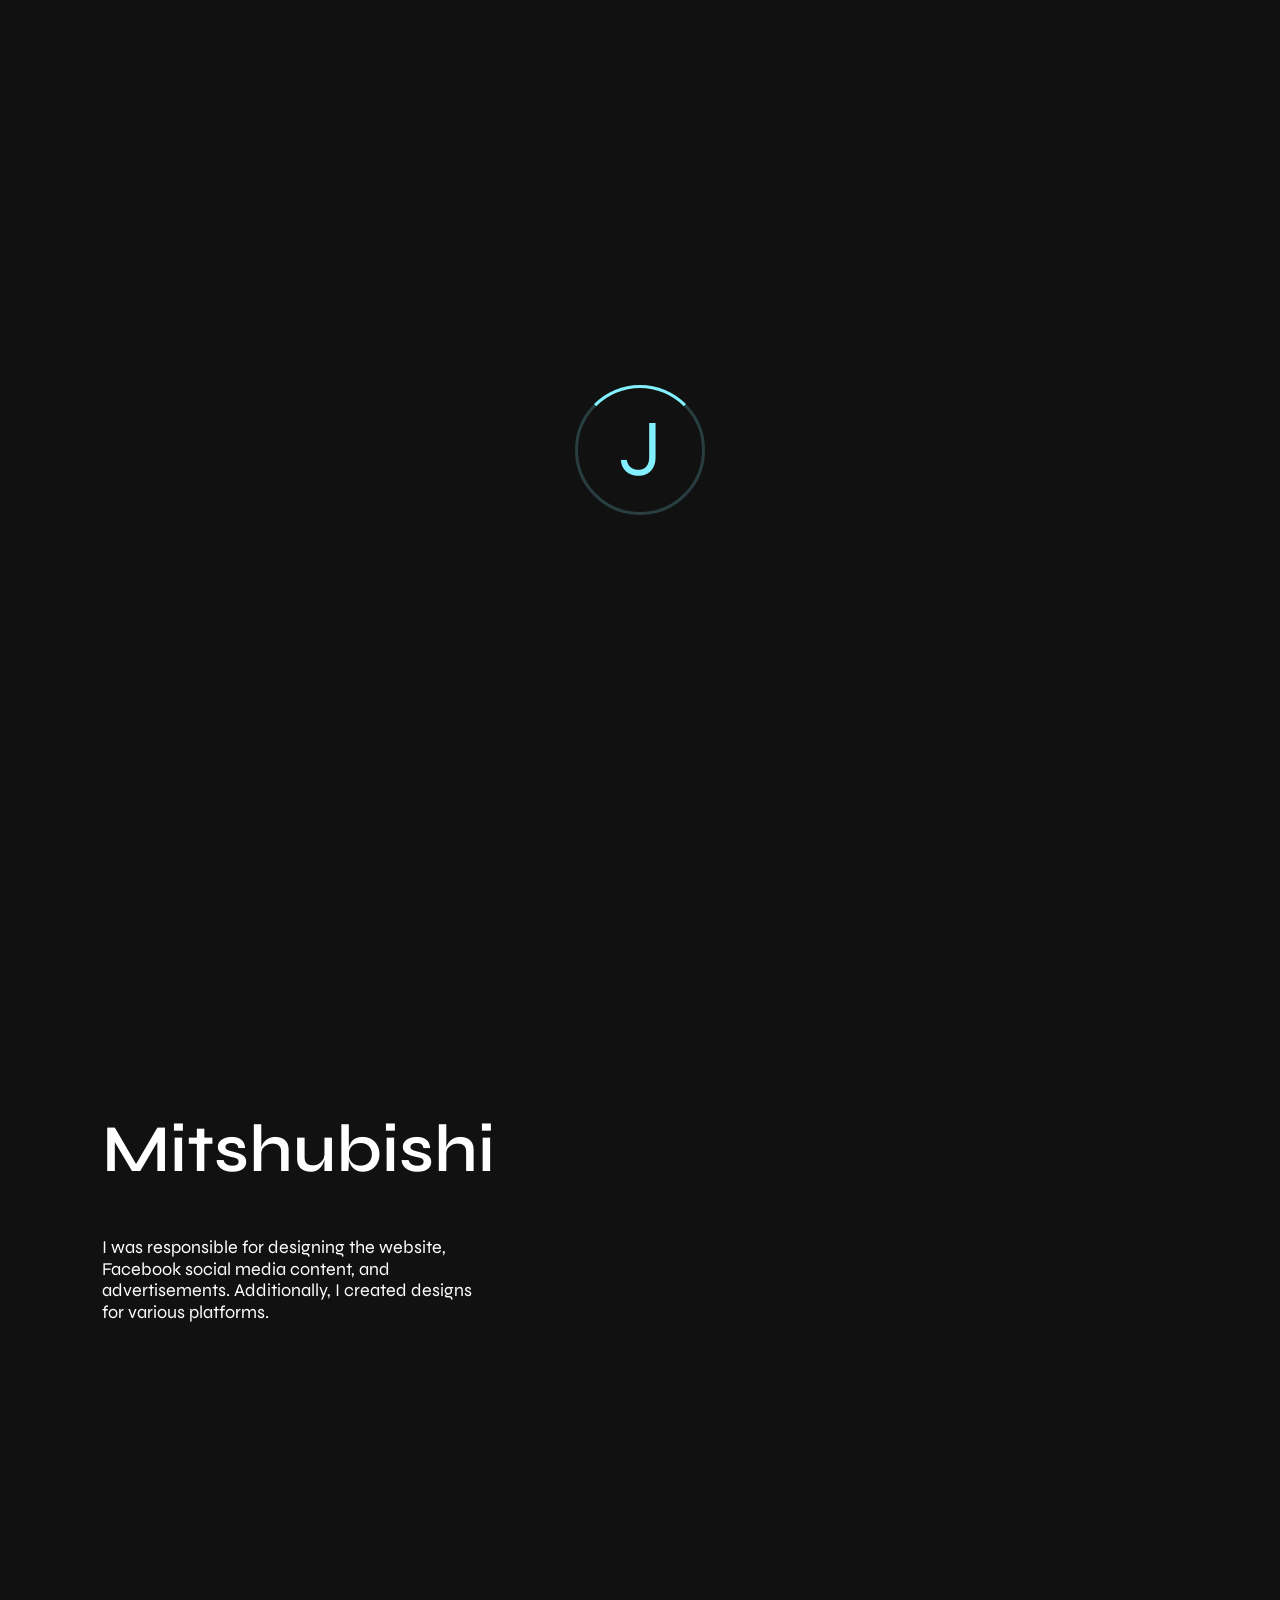
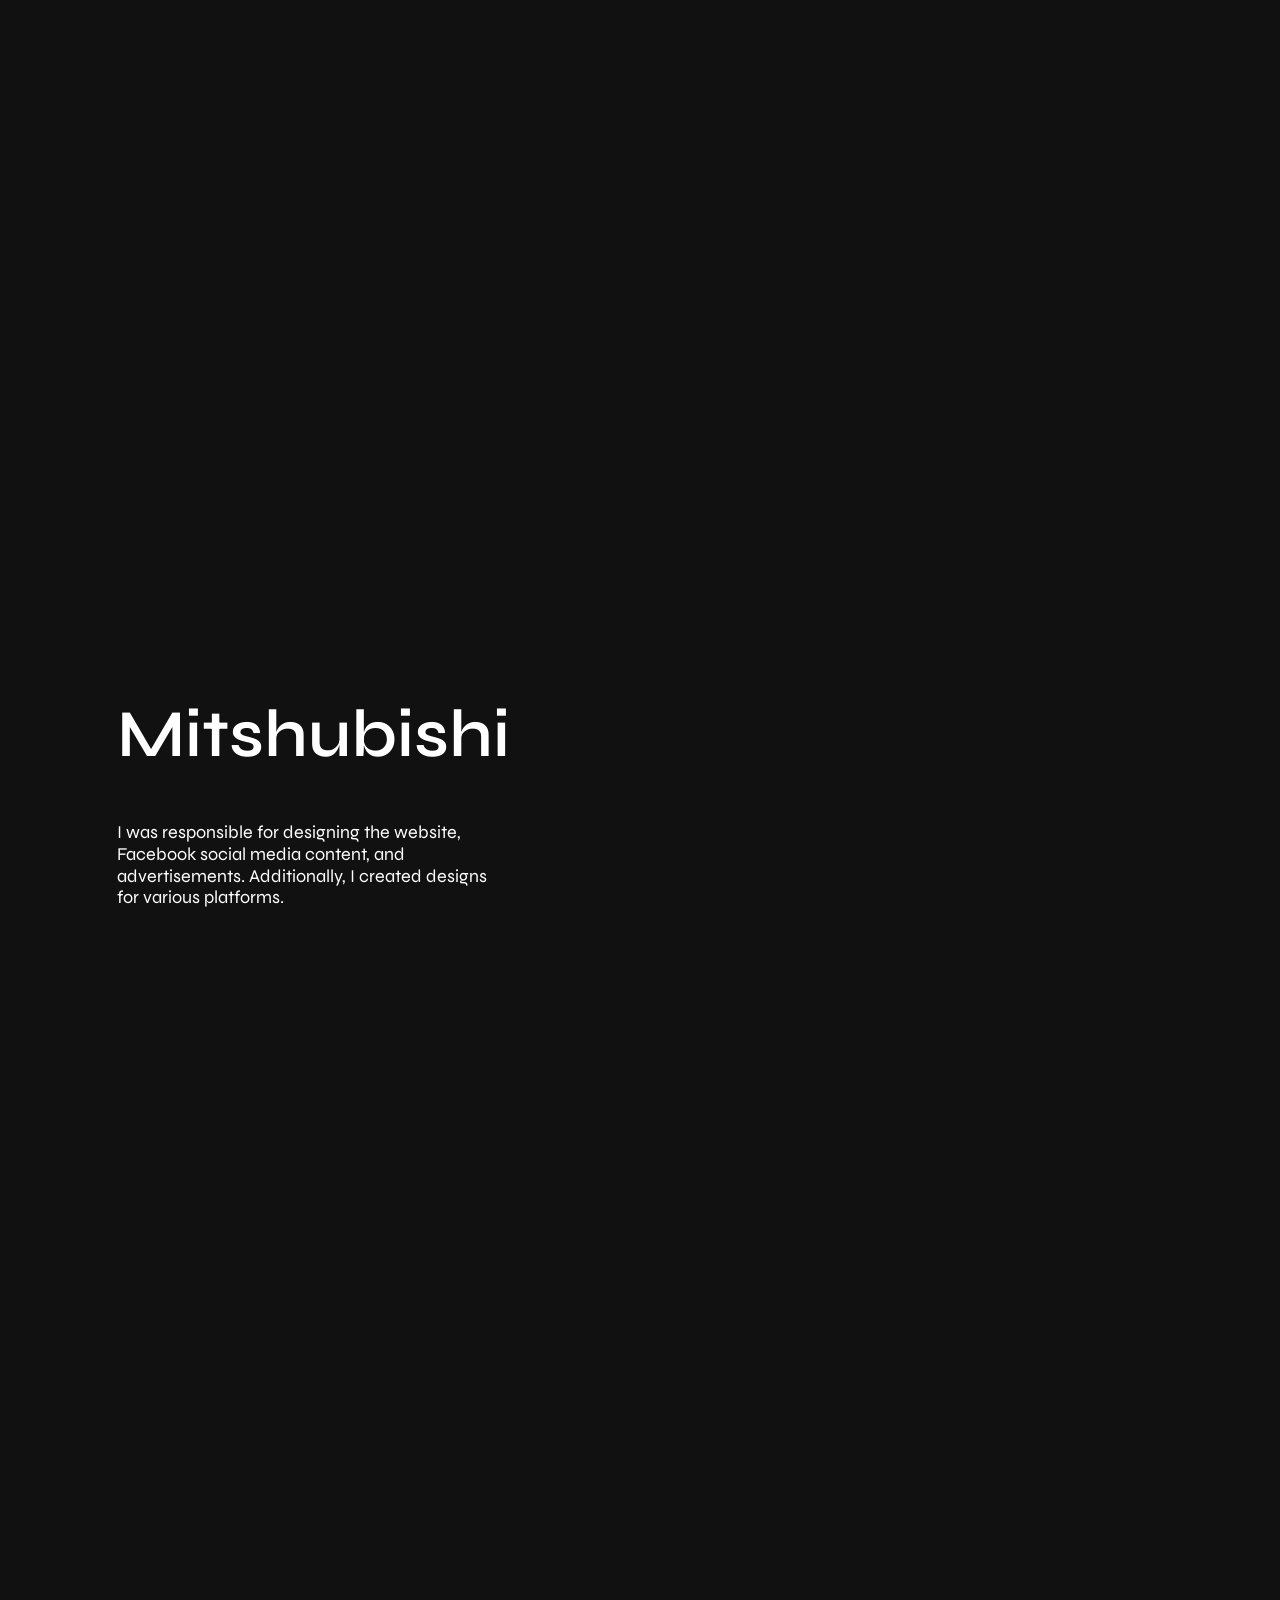
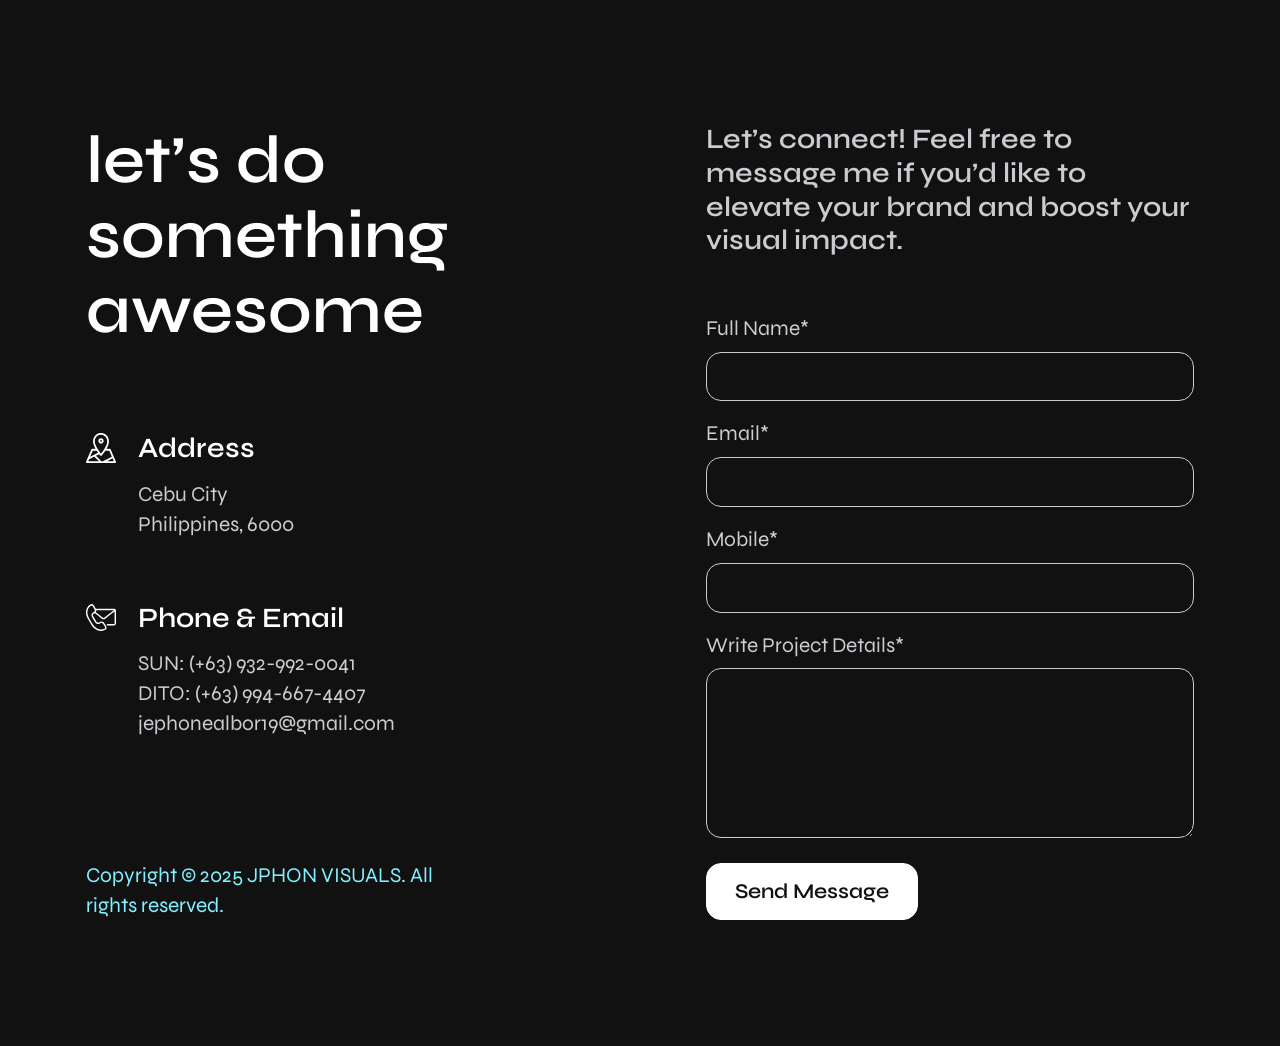
==== portfolio.html @ 84347162 "Add files via upload" ====
<!DOCTYPE html>
<html class="no-js" lang="en">
  <head>
    <!-- Meta Tags -->
    <meta charset="utf-8">
    <meta http-equiv="x-ua-compatible" content="ie=edge">
    <meta name="viewport" content="width=device-width, initial-scale=1">
    <meta name="author" content="Laralink">
    <!-- Favicon Icon -->
    <link rel="icon" href="assets/img/favicon.png">
    <!-- Site Title -->
    <title>JPHON - My Personal Portfolio</title>
    <!-- Stylesheets -->
    <link rel="stylesheet" href="assets/css/bootstrap.min.css">
    <link rel="stylesheet" href="assets/css/fontawesome.min.css">
    <link rel="stylesheet" href="assets/css/animate.css">
    <link rel="stylesheet" href="assets/css/lightgallery.min.css">
    <link rel="stylesheet" href="assets/css/style.css">
  </head>
  <body>
    <!-- Start Preloader -->
    <div class="cs_preloader cs_accent_color cs_primary_font">
      <div class="cs_preloader_in">J</div>
    </div>
    <!-- End Preloader -->
    <!-- Start Header Section -->
    <header class="cs_site_header cs_style_1 cs_transparent_header cs_primary_color cs_sticky_header">
      <div class="cs_main_header">
        <div class="container">
          <div class="cs_main_header_in">
            <div class="cs_main_header_left">
              <a class="cs_site_branding" href="index.html">
                <img src="assets/img/logo.png" alt="Logo">
              </a>
            </div>
            <div class="cs_main_header_right">
              <nav class="cs_nav cs_semibold">
                <ul class="cs_nav_list">
                  <li><a href="index.html#home">Home</a></li>
                  <li><a href="index.html#about">ABOUT</a></li>
                  <li><a href="index.html#resume">RESUME</a></li>
                  <li><a href="index.html#portfolio">PORTFOLIO</a></li>
                  <li><a href="index.html#contact">CONTACT</a></li>
                </ul>
              </nav>
            </div>
          </div>
        </div>
      </div>
    </header>
    <!-- End Header Section -->

    <!-- Start Portfolio Section -->
    <section id="portfolio">
      <!-- Paper And Gallery -->
      <div class="cs_height_126 cs_height_lg_80"></div>
      
      <div class="container">
        <div class="cs_section_heading cs_style_1">
              <p class="cs_section_subtitle cs_accent_color cs_mb_16 wow fadeInLeft" data-wow-duration="0.8s" data-wow-delay="0.2s">Portfolio</p>
              <h2 class="cs_section_title cs_fs_67 mb-0">Paper And</h2>
              <h5 class="cs_project_details">my role at Paper and, I design and develop new types of boxes. Additionally, I handle printing and create printable designs for the boxes.</h5>
        </div>

        <div class="cs_grid_2 cs_lightgallery">
          <div class="cs_grid_item">
            <a href="assets/img/portfolio_1.jpeg" class="cs_portfolio cs_style_1 cs_lightbox_item cs_radius_15 overflow-hidden d-block position-relative">
              <img src="assets/portfolio/PaperAnd/1.png" alt="">
            </a>
          </div>
          <div class="cs_grid_item">
            <a href="assets/img/portfolio_3.jpeg" class="cs_portfolio cs_style_1 cs_lightbox_item cs_radius_15 overflow-hidden d-block position-relative">
              <img src="assets/portfolio/PaperAnd/2.png" alt="">
            </a>
          </div>
          <div class="cs_grid_item">
            <a href="assets/img/portfolio_2.jpeg" class="cs_portfolio cs_style_1 cs_lightbox_item cs_radius_15 overflow-hidden d-block position-relative">
              <img src="assets/portfolio/PaperAnd/3.png" alt="">             
            </a>
          </div>
          <div class="cs_grid_item">
            <a href="assets/img/portfolio_2.jpeg" class="cs_portfolio cs_style_1 cs_lightbox_item cs_radius_15 overflow-hidden d-block position-relative">
              <img src="assets/portfolio/PaperAnd/PaperAndPH_001_IMG_0461_900x.webp" alt="">             
            </a>
          </div>

        </div>
      </div>

      <!-- Wise Immigration Gallery -->
      <div class="cs_height_126 cs_height_lg_80"></div>
      <div class="container">
        <div class="cs_section_heading cs_style_1">
          <h2 class="cs_section_title cs_fs_67 mb-0">Wise Immigration & Study Services</h2>
          <h5 class="cs_project_details">In my role as the lead graphic designer, I was responsible for designing the website,
            Facebook social media content, and advertisements. Additionally, I handled video editing and created designs for various platforms. </h5>
        </div>
        <div class="cs_grid_2 cs_lightgallery">
          <div class="cs_grid_item">
            <a href="assets/img/portfolio_1.jpeg" class="cs_portfolio cs_style_1 cs_lightbox_item cs_radius_15 overflow-hidden d-block position-relative">
              <img src="assets/portfolio/Wise/Square/Best/Study in Australia Wall Post 2.png" alt="">
            </a>
          </div>
          <div class="cs_grid_item">
            <a href="assets/img/portfolio_3.jpeg" class="cs_portfolio cs_style_1 cs_lightbox_item cs_radius_15 overflow-hidden d-block position-relative">
              <img src="assets/portfolio/Wise/Square/Best/CPSC Allumni.png" alt="">
            </a>
          </div>
          <div class="cs_grid_item">
            <a href="assets/img/portfolio_2.jpeg" class="cs_portfolio cs_style_1 cs_lightbox_item cs_radius_15 overflow-hidden d-block position-relative">
              <img src="assets/portfolio/Wise/Square/Best/Study In Sugbo.png" alt="">             
            </a>
          </div>
          <div class="cs_grid_item">
            <a href="assets/img/portfolio_2.jpeg" class="cs_portfolio cs_style_1 cs_lightbox_item cs_radius_15 overflow-hidden d-block position-relative">
              <img src="assets/portfolio/Wise/Square/Best/School Partner Design 1.png" alt="">             
            </a>
          </div>
          <div class="cs_grid_item">
            <a href="assets/img/portfolio_2.jpeg" class="cs_portfolio cs_style_1 cs_lightbox_item cs_radius_15 overflow-hidden d-block position-relative">
              <img src="assets/portfolio/Wise/Square/Best/Sale Promo 2.png" alt="">             
            </a>
          </div>
          <div class="cs_grid_item">
            <a href="assets/img/portfolio_2.jpeg" class="cs_portfolio cs_style_1 cs_lightbox_item cs_radius_15 overflow-hidden d-block position-relative">
              <img src="assets/portfolio/Wise/Square/Best/Free Immigration Clinic Seneca 2.png" alt="">             
            </a>
          </div>
          <div class="cs_grid_item">
            <a href="assets/img/portfolio_2.jpeg" class="cs_portfolio cs_style_1 cs_lightbox_item cs_radius_15 overflow-hidden d-block position-relative">
              <img src="assets/portfolio/Wise/Square/Best/Byahe Ta Bai 2023 5.png" alt="">             
            </a>
          </div>
          <div class="cs_grid_item">
            <a href="assets/img/portfolio_2.jpeg" class="cs_portfolio cs_style_1 cs_lightbox_item cs_radius_15 overflow-hidden d-block position-relative">
              <img src="assets/portfolio/Wise/Square/Best/Approve-01.png" alt="">             
            </a>
          </div>
          <div class="cs_grid_item">
            <a href="assets/img/portfolio_2.jpeg" class="cs_portfolio cs_style_1 cs_lightbox_item cs_radius_15 overflow-hidden d-block position-relative">
              <img src="assets/portfolio/Wise/Square/Best/Black Friday Promo 01.png" alt="">             
            </a>
          </div>
          <div class="cs_grid_item">
            <a href="assets/img/portfolio_2.jpeg" class="cs_portfolio cs_style_1 cs_lightbox_item cs_radius_15 overflow-hidden d-block position-relative">
              <img src="assets/portfolio/Wise/Square/Best/Bohol Anniversary.png" alt="">             
            </a>
          </div>
          <div class="cs_grid_item">
            <a href="assets/img/portfolio_2.jpeg" class="cs_portfolio cs_style_1 cs_lightbox_item cs_radius_15 overflow-hidden d-block position-relative">
              <img src="assets/portfolio/Wise/Square/Best/Family Day Cnada.png" alt="">             
            </a>
          </div>
          <div class="cs_grid_item">
            <a href="assets/img/portfolio_2.jpeg" class="cs_portfolio cs_style_1 cs_lightbox_item cs_radius_15 overflow-hidden d-block position-relative">
              <img src="assets/portfolio/Wise/Square/Best/FS Patricks Day.png" alt="">             
            </a>
          </div>
          <div class="cs_grid_item">
            <a href="assets/img/portfolio_2.jpeg" class="cs_portfolio cs_style_1 cs_lightbox_item cs_radius_15 overflow-hidden d-block position-relative">
              <img src="assets/portfolio/Wise/Square/Best/We Are Located Here-01.png" alt="">             
            </a>
          </div>
          <div class="cs_grid_item">
            <a href="assets/img/portfolio_2.jpeg" class="cs_portfolio cs_style_1 cs_lightbox_item cs_radius_15 overflow-hidden d-block position-relative">
              <img src="assets/portfolio/Wise/Square/Best/Wise Edsa Rev.png" alt="">             
            </a>
          </div>
          <div class="cs_grid_item">
            <a href="assets/img/portfolio_2.jpeg" class="cs_portfolio cs_style_1 cs_lightbox_item cs_radius_15 overflow-hidden d-block position-relative">
              <img src="assets/portfolio/Wise/Square/Best/Wise Reviews 1.png" alt="">             
            </a>
          </div>
          <div class="cs_grid_item">
            <a href="assets/img/portfolio_2.jpeg" class="cs_portfolio cs_style_1 cs_lightbox_item cs_radius_15 overflow-hidden d-block position-relative">
              <img src="assets/portfolio/Wise/Square/Best/Recommends 1 OK.png" alt="">             
            </a>
          </div>
          <div class="cs_grid_item">
            <a href="assets/img/portfolio_2.jpeg" class="cs_portfolio cs_style_1 cs_lightbox_item cs_radius_15 overflow-hidden d-block position-relative">
              <img src="assets/portfolio/Wise/Square/Best/Wise Education Week.png" alt="">             
            </a>
          </div>
        </div>

      <!-- Mitshubishi Gallery -->
      <div class="cs_height_126 cs_height_lg_80"></div>
      <div class="container">
        <div class="cs_grid_2 cs_lightgallery">
          <div class="cs_grid_item">
            <div class="cs_section_heading cs_style_1">
              <h2 class="cs_section_title cs_fs_67 mb-0">Mitshubishi</h2><div class="cs_height_50 cs_height_lg_50"></div>
              <h5 class="cs_project_details">I was responsible for designing the website, Facebook social media content,
                and advertisements. Additionally, I created designs for various platforms. </h5>
            </div>
            <div class="cs_height_50 cs_height_lg_50"></div>
          </div>
          <div class="cs_grid_item">
            <a href="assets/img/portfolio_1.jpeg" class="cs_portfolio cs_style_1 cs_lightbox_item cs_radius_15 overflow-hidden d-block position-relative">
              <img src="assets/portfolio/Mitshubishi/Design 1.png" alt="">
            </a>
          </div>
          <div class="cs_grid_item">
            <a href="assets/img/portfolio_2.jpeg" class="cs_portfolio cs_style_1 cs_lightbox_item cs_radius_15 overflow-hidden d-block position-relative">
              <img src="assets/portfolio/Mitshubishi/Design 4.jpg" alt="">             
            </a>
          </div>
          <div class="cs_grid_item">
            <a href="assets/img/portfolio_3.jpeg" class="cs_portfolio cs_style_1 cs_lightbox_item cs_radius_15 overflow-hidden d-block position-relative">
              <img src="assets/portfolio/Mitshubishi/Design 2.jpg" alt="">
            </a>
          </div>
          <div class="cs_grid_item">
            <a href="assets/img/portfolio_2.jpeg" class="cs_portfolio cs_style_1 cs_lightbox_item cs_radius_15 overflow-hidden d-block position-relative">
              <img src="assets/portfolio/Mitshubishi/Post Design 1.png" alt="">             
            </a>
          </div>
          <div class="cs_grid_item">
            <a href="assets/img/portfolio_2.jpeg" class="cs_portfolio cs_style_1 cs_lightbox_item cs_radius_15 overflow-hidden d-block position-relative">
              <img src="assets/portfolio/Mitshubishi/Design 5.jpg" alt="">             
            </a>
          </div>
          <div class="cs_grid_item">
            <a href="assets/img/portfolio_2.jpeg" class="cs_portfolio cs_style_1 cs_lightbox_item cs_radius_15 overflow-hidden d-block position-relative">
              <img src="assets/portfolio/Mitshubishi/Post Design 1.png" alt="">             
            </a>
          </div>
          <div class="cs_grid_item">
            <a href="assets/img/portfolio_2.jpeg" class="cs_portfolio cs_style_1 cs_lightbox_item cs_radius_15 overflow-hidden d-block position-relative">
              <img src="assets/portfolio/Mitshubishi/Post Design 2.1.png" alt="">             
            </a>
          </div>
          <div class="cs_grid_item">
            <a href="assets/img/portfolio_2.jpeg" class="cs_portfolio cs_style_1 cs_lightbox_item cs_radius_15 overflow-hidden d-block position-relative">
              <img src="assets/portfolio/Mitshubishi/Post Design 3 All New Triton.png" alt="">             
            </a>
          </div>
          <div class="cs_grid_item">
            <a href="assets/img/portfolio_2.jpeg" class="cs_portfolio cs_style_1 cs_lightbox_item cs_radius_15 overflow-hidden d-block position-relative">
              <img src="assets/portfolio/Mitshubishi/Design 3.png" alt="">             
            </a>
          </div>
        </div>

      <!-- Thirdverse Gallery -->
      <div class="container">
        <div class="cs_grid_2 cs_lightgallery">
          <div class="cs_grid_item">
            <div class="cs_section_heading cs_style_1">
              <h2 class="cs_section_title cs_fs_67 mb-0">Mitshubishi</h2><div class="cs_height_50 cs_height_lg_50"></div>
              <h5 class="cs_project_details">I was responsible for designing the website, Facebook social media content,
                and advertisements. Additionally, I created designs for various platforms. </h5>
            </div>
            <div class="cs_height_50 cs_height_lg_50"></div>
          </div>
          <div class="cs_grid_item">
            <a href="assets/img/portfolio_1.jpeg" class="cs_portfolio cs_style_1 cs_lightbox_item cs_radius_15 overflow-hidden d-block position-relative">
              <img src="assets/portfolio/Mitshubishi/Design 1.png" alt="">
            </a>
          </div>
          <div class="cs_grid_item">
            <a href="assets/img/portfolio_2.jpeg" class="cs_portfolio cs_style_1 cs_lightbox_item cs_radius_15 overflow-hidden d-block position-relative">
              <img src="assets/portfolio/Mitshubishi/Design 4.jpg" alt="">             
            </a>
          </div>
          <div class="cs_grid_item">
            <a href="assets/img/portfolio_3.jpeg" class="cs_portfolio cs_style_1 cs_lightbox_item cs_radius_15 overflow-hidden d-block position-relative">
              <img src="assets/portfolio/Mitshubishi/Design 2.jpg" alt="">
            </a>
          </div>
          <div class="cs_grid_item">
            <a href="assets/img/portfolio_2.jpeg" class="cs_portfolio cs_style_1 cs_lightbox_item cs_radius_15 overflow-hidden d-block position-relative">
              <img src="assets/portfolio/Mitshubishi/Post Design 1.png" alt="">             
            </a>
          </div>
          <div class="cs_grid_item">
            <a href="assets/img/portfolio_2.jpeg" class="cs_portfolio cs_style_1 cs_lightbox_item cs_radius_15 overflow-hidden d-block position-relative">
              <img src="assets/portfolio/Mitshubishi/Design 5.jpg" alt="">             
            </a>
          </div>
          <div class="cs_grid_item">
            <a href="assets/img/portfolio_2.jpeg" class="cs_portfolio cs_style_1 cs_lightbox_item cs_radius_15 overflow-hidden d-block position-relative">
              <img src="assets/portfolio/Mitshubishi/Post Design 1.png" alt="">             
            </a>
          </div>        
        </div>
    </section>
    <!-- End Portfolio Section -->

    <!-- Start Footer Section -->
    <footer class="cs_footer" id="contact">
      <div class="cs_height_142 cs_height_lg_75"></div>
      <div class="container">
        <div class="row cs_reverse_col_lg cs_gap_y_50">
          <div class="col-lg-6 wow fadeInLeft" data-wow-duration="0.8s" data-wow-delay="0.2s">
            <div class="cs_contact_info_wrap">
              <div>
                <h2 class="cs_fs_67 mb-0">let’s do something awesome</h2>
                <div class="cs_height_84 cs_height_lg_50"></div>
                <ul class="cs_contact_info_list cs_mp_0">
                  <li>
                    <span class="cs_contact_icon"><img src="assets/img/icons/map.svg" alt=""></span>
                    <div class="cs_contact_info_right">
                      <h3 class="cs_fs_28 cs_mb_14">Address</h3>
                      <p class="mb-0">Cebu City <br>Philippines, 6000</p>
                    </div>
                  </li>
                  <li>
                    <span class="cs_contact_icon"><img src="assets/img/icons/phone-email.svg" alt=""></span>
                    <div class="cs_contact_info_right">
                      <h3 class="cs_fs_28 cs_mb_14">Phone & Email</h3>
                      <p class="mb-0">
                        SUN: <a href="tel:(+63)932-992-0041">(+63) 932-992-0041 </a><br>
                        DITO: <a href="tel:(+63)994-667-4407">(+63) 994-667-4407 </a><br>
                        <a href="mailto:jephonealbor19@gmail.com">jephonealbor19@gmail.com</a>
                      </p>
                    </div>
                  </li>
                </ul>
              </div>
              <div class="cs_copyright cs_accent_color">Copyright © 2025 JPHON VISUALS. All <br>rights reserved.</div>
            </div>
          </div>
          <div class="col-lg-6 wow fadeIn" data-wow-duration="0.8s" data-wow-delay="0.2s">
            <div class="cs_pl_100">
              <h3 class="cs_fs_28 mb-0 cs_secondary_color">Let’s connect! Feel free to message me if you’d like to elevate your brand and boost your visual impact.</h3>
              <div class="cs_height_56 cs_height_lg_40"></div>
              <form action="#">
                <div class="cs_mb_18">
                  <label>Full Name*</label>
                  <input type="text" class="cs_form_field">
                </div>
                <div class="cs_mb_18">
                  <label>Email*</label>
                  <input type="email" class="cs_form_field">
                </div>
                <div class="cs_mb_18">
                  <label>Mobile*</label>
                  <input type="text" class="cs_form_field">
                </div>
                <div class="cs_mb_25">
                  <label>Write Project Details*</label>
                  <textarea cols="30" rows="5" class="cs_form_field"></textarea>
                </div>
                <button class="cs_btn cs_style_1 cs_type_2 cs_radius_15">Send Message</button>
              </form>
            </div>
          </div>
        </div>
      </div>
      <div class="cs_height_126 cs_height_lg_80"></div>
    </footer>
    <!-- End Footer Section -->

    <!-- Script -->
    <script src="assets/js/jquery-3.6.0.min.js"></script>
    <script src="assets/js/wow.min.js"></script>
    <script src="assets/js/lightgallery.min.js"></script>
    <script src="assets/js/particles.min.js"></script>
    <script src="assets/js/ripples.min.js"></script>
    <script src="assets/js/gsap.min.js"></script>
    <script src="assets/js/main.js"></script>
  </body>
</html>
---- assets/css/lightgallery.min.css ----
.lg-sub-html,
.lg-toolbar {
  background-color: transparent;
}
@font-face {
  font-family: lg;
  src: url(../fonts/lg.eot?n1z373);
  src: url(../fonts/lg.eot?#iefixn1z373) format('embedded-opentype'),
    url(../fonts/lg.woff?n1z373) format('woff'),
    url(../fonts/lg.ttf?n1z373) format('truetype'),
    url(../fonts/lg.svg?n1z373#lg) format('svg');
  font-weight: 400;
  font-style: normal;
}
.lg-icon {
  font-family: lg;
  speak: none;
  font-style: normal;
  font-weight: 400;
  font-variant: normal;
  text-transform: none;
  line-height: 1;
  -webkit-font-smoothing: antialiased;
  -moz-osx-font-smoothing: grayscale;
}
.lg-actions .lg-next,
.lg-actions .lg-prev {
  background-color: transparent;
  border-radius: 2px;
  color: #111;
  cursor: pointer;
  display: block;
  font-size: 22px;
  margin-top: -10px;
  padding: 8px 10px 9px;
  position: absolute;
  top: 50%;
  z-index: 1080;
  border: none;
  outline: 0;
}
.lg-actions .lg-next.disabled,
.lg-actions .lg-prev.disabled {
  pointer-events: none;
  opacity: 0.5;
}
.lg-actions .lg-next:hover,
.lg-actions .lg-prev:hover {
  color: rgba(17, 17, 17, 0.7);
}
.lg-actions .lg-next {
  right: 20px;
}
.lg-actions .lg-next:before {
  content: '\e095';
}
.lg-actions .lg-prev {
  left: 20px;
}
.lg-actions .lg-prev:after {
  content: '\e094';
}
@-webkit-keyframes lg-right-end {
  0%,
  100% {
    left: 0;
  }
  50% {
    left: -30px;
  }
}
@-moz-keyframes lg-right-end {
  0%,
  100% {
    left: 0;
  }
  50% {
    left: -30px;
  }
}
@-ms-keyframes lg-right-end {
  0%,
  100% {
    left: 0;
  }
  50% {
    left: -30px;
  }
}
@keyframes lg-right-end {
  0%,
  100% {
    left: 0;
  }
  50% {
    left: -30px;
  }
}
@-webkit-keyframes lg-left-end {
  0%,
  100% {
    left: 0;
  }
  50% {
    left: 30px;
  }
}
@-moz-keyframes lg-left-end {
  0%,
  100% {
    left: 0;
  }
  50% {
    left: 30px;
  }
}
@-ms-keyframes lg-left-end {
  0%,
  100% {
    left: 0;
  }
  50% {
    left: 30px;
  }
}
@keyframes lg-left-end {
  0%,
  100% {
    left: 0;
  }
  50% {
    left: 30px;
  }
}
.lg-outer.lg-right-end .lg-object {
  -webkit-animation: lg-right-end 0.3s;
  -o-animation: lg-right-end 0.3s;
  animation: lg-right-end 0.3s;
  position: relative;
}
.lg-outer.lg-left-end .lg-object {
  -webkit-animation: lg-left-end 0.3s;
  -o-animation: lg-left-end 0.3s;
  animation: lg-left-end 0.3s;
  position: relative;
}
.lg-toolbar {
  z-index: 1082;
  left: 0;
  position: absolute;
  top: 0;
  width: 100%;
}
.lg-toolbar .lg-icon {
  color: #fff;
  cursor: pointer;
  float: right;
  font-size: 24px;
  height: 47px;
  line-height: 27px;
  padding: 10px 0;
  text-align: center;
  width: 45px;
  text-decoration: none !important;
  outline: 0;
  -webkit-transition: color 0.2s linear;
  -o-transition: color 0.2s linear;
  transition: color 0.2s linear;
}
.lg-toolbar .lg-icon:hover {
  color: rgba(255, 255, 255, 0.7);
}
.lg-toolbar .lg-close:after {
  content: '\e070';
}
.lg-toolbar .lg-download:after {
  content: '\e0f2';
}
.lg-sub-html {
  bottom: 0;
  color: #fff;
  font-size: 16px;
  left: 0;
  padding: 10px 40px;
  position: fixed;
  right: 0;
  text-align: center;
  z-index: 1080;
}
.lg-sub-html h4 {
  margin: 0;
  font-size: 13px;
  font-weight: 700;
}
.lg-sub-html p {
  font-size: 12px;
  margin: 5px 0 0;
}
#lg-counter {
  color: #fff;
  display: inline-block;
  font-size: 14px;
  font-weight: 500;
  padding-left: 20px;
  padding-top: 12px;
  vertical-align: middle;
}
.lg-next,
.lg-prev,
.lg-toolbar {
  opacity: 1;
  -webkit-transition: -webkit-transform 0.35s cubic-bezier(0, 0, 0.25, 1) 0s,
    opacity 0.35s cubic-bezier(0, 0, 0.25, 1) 0s, color 0.2s linear;
  -moz-transition: -moz-transform 0.35s cubic-bezier(0, 0, 0.25, 1) 0s,
    opacity 0.35s cubic-bezier(0, 0, 0.25, 1) 0s, color 0.2s linear;
  -o-transition: -o-transform 0.35s cubic-bezier(0, 0, 0.25, 1) 0s,
    opacity 0.35s cubic-bezier(0, 0, 0.25, 1) 0s, color 0.2s linear;
  transition: transform 0.35s cubic-bezier(0, 0, 0.25, 1) 0s,
    opacity 0.35s cubic-bezier(0, 0, 0.25, 1) 0s, color 0.2s linear;
}
.lg-hide-items .lg-prev {
  opacity: 0;
  -webkit-transform: translate3d(-10px, 0, 0);
  transform: translate3d(-10px, 0, 0);
}
.lg-hide-items .lg-next {
  opacity: 0;
  -webkit-transform: translate3d(10px, 0, 0);
  transform: translate3d(10px, 0, 0);
}
.lg-hide-items .lg-toolbar {
  opacity: 0;
  -webkit-transform: translate3d(0, -10px, 0);
  transform: translate3d(0, -10px, 0);
}
body:not(.lg-from-hash) .lg-outer.lg-start-zoom .lg-object {
  -webkit-transform: scale3d(0.5, 0.5, 0.5);
  transform: scale3d(0.5, 0.5, 0.5);
  opacity: 0;
  -webkit-transition: -webkit-transform 250ms cubic-bezier(0, 0, 0.25, 1) 0s,
    opacity 250ms cubic-bezier(0, 0, 0.25, 1) !important;
  -moz-transition: -moz-transform 250ms cubic-bezier(0, 0, 0.25, 1) 0s,
    opacity 250ms cubic-bezier(0, 0, 0.25, 1) !important;
  -o-transition: -o-transform 250ms cubic-bezier(0, 0, 0.25, 1) 0s,
    opacity 250ms cubic-bezier(0, 0, 0.25, 1) !important;
  transition: transform 250ms cubic-bezier(0, 0, 0.25, 1) 0s,
    opacity 250ms cubic-bezier(0, 0, 0.25, 1) !important;
  -webkit-transform-origin: 50% 50%;
  -moz-transform-origin: 50% 50%;
  -ms-transform-origin: 50% 50%;
  transform-origin: 50% 50%;
}
body:not(.lg-from-hash)
  .lg-outer.lg-start-zoom
  .lg-item.lg-complete
  .lg-object {
  -webkit-transform: scale3d(1, 1, 1);
  transform: scale3d(1, 1, 1);
  opacity: 1;
}
.lg-outer .lg-thumb-outer {
  background-color: #0d0a0a;
  bottom: 0;
  position: absolute;
  width: 100%;
  z-index: 1080;
  max-height: 350px;
  -webkit-transform: translate3d(0, 100%, 0);
  transform: translate3d(0, 100%, 0);
  -webkit-transition: -webkit-transform 0.25s cubic-bezier(0, 0, 0.25, 1) 0s;
  -moz-transition: -moz-transform 0.25s cubic-bezier(0, 0, 0.25, 1) 0s;
  -o-transition: -o-transform 0.25s cubic-bezier(0, 0, 0.25, 1) 0s;
  transition: transform 0.25s cubic-bezier(0, 0, 0.25, 1) 0s;
}
.lg-outer .lg-thumb-outer.lg-grab .lg-thumb-item {
  cursor: -webkit-grab;
  cursor: -moz-grab;
  cursor: -o-grab;
  cursor: -ms-grab;
  cursor: grab;
}
.lg-outer .lg-thumb-outer.lg-grabbing .lg-thumb-item {
  cursor: move;
  cursor: -webkit-grabbing;
  cursor: -moz-grabbing;
  cursor: -o-grabbing;
  cursor: -ms-grabbing;
  cursor: grabbing;
}
.lg-outer .lg-thumb-outer.lg-dragging .lg-thumb {
  -webkit-transition-duration: 0s !important;
  transition-duration: 0s !important;
}
.lg-outer.lg-thumb-open .lg-thumb-outer {
  -webkit-transform: translate3d(0, 0, 0);
  transform: translate3d(0, 0, 0);
}
.lg-outer .lg-thumb {
  padding: 10px 0;
  height: 100%;
  margin-bottom: -5px;
}
.lg-outer .lg-thumb-item {
  cursor: pointer;
  float: left;
  overflow: hidden;
  height: 100%;
  border: 2px solid #fff;
  border-radius: 4px;
  margin-bottom: 5px;
}
@media (min-width: 1025px) {
  .lg-outer .lg-thumb-item {
    -webkit-transition: border-color 0.25s ease;
    -o-transition: border-color 0.25s ease;
    transition: border-color 0.25s ease;
  }
}
.lg-outer .lg-thumb-item.active,
.lg-outer .lg-thumb-item:hover {
  border-color: #a90707;
}
.lg-outer .lg-thumb-item img {
  width: 100%;
  height: 100%;
  object-fit: cover;
  border-radius: 2px;
}
.lg-outer.lg-has-thumb .lg-item {
  padding-bottom: 120px;
}
.lg-outer.lg-can-toggle .lg-item {
  padding-bottom: 0;
}
.lg-outer.lg-pull-caption-up .lg-sub-html {
  -webkit-transition: bottom 0.25s ease;
  -o-transition: bottom 0.25s ease;
  transition: bottom 0.25s ease;
}
.lg-outer.lg-pull-caption-up.lg-thumb-open .lg-sub-html {
  bottom: 100px;
}
.lg-outer .lg-toogle-thumb {
  background-color: #0d0a0a;
  border-radius: 2px 2px 0 0;
  color: #999;
  cursor: pointer;
  font-size: 24px;
  height: 39px;
  line-height: 27px;
  padding: 5px 0;
  position: absolute;
  right: 20px;
  text-align: center;
  top: -39px;
  width: 50px;
}
.lg-outer .lg-toogle-thumb:hover,
.lg-outer.lg-dropdown-active #lg-share {
  color: #fff;
}
.lg-outer .lg-toogle-thumb:after {
  content: '\e1ff';
}
.lg-outer .lg-video-cont {
  display: inline-block;
  vertical-align: middle;
  max-width: 1140px;
  max-height: 100%;
  width: 100%;
  padding: 0 5px;
}
.lg-outer .lg-video {
  width: 100%;
  height: 0;
  padding-bottom: 56.25%;
  overflow: hidden;
  position: relative;
}
.lg-outer .lg-video .lg-object {
  display: inline-block;
  position: absolute;
  top: 0;
  left: 0;
  width: 100% !important;
  height: 100% !important;
}
.lg-outer .lg-video .lg-video-play {
  width: 84px;
  height: 59px;
  position: absolute;
  left: 50%;
  top: 50%;
  margin-left: -42px;
  margin-top: -30px;
  z-index: 1080;
  cursor: pointer;
}
.lg-outer .lg-has-iframe .lg-video {
  -webkit-overflow-scrolling: touch;
  overflow: auto;
}
.lg-outer .lg-has-vimeo .lg-video-play {
  background: url(../img/vimeo-play.png) no-repeat;
}
.lg-outer .lg-has-vimeo:hover .lg-video-play {
  background: url(../img/vimeo-play.png) 0 -58px no-repeat;
}
.lg-outer .lg-has-html5 .lg-video-play {
  background: url(../img/video-play.png) no-repeat;
  height: 64px;
  margin-left: -32px;
  margin-top: -32px;
  width: 64px;
  opacity: 0.8;
}
.lg-outer .lg-has-html5:hover .lg-video-play {
  opacity: 1;
}
.lg-outer .lg-has-youtube .lg-video-play {
  background: url(../img/youtube-play.png) no-repeat;
}
.lg-outer .lg-has-youtube:hover .lg-video-play {
  background: url(../img/youtube-play.png) 0 -60px no-repeat;
}
.lg-outer .lg-video-object {
  width: 100% !important;
  height: 100% !important;
  position: absolute;
  top: 0;
  left: 0;
}
.lg-outer .lg-has-video .lg-video-object {
  visibility: hidden;
}
.lg-outer .lg-has-video.lg-video-playing .lg-object,
.lg-outer .lg-has-video.lg-video-playing .lg-video-play {
  display: none;
}
.lg-outer .lg-has-video.lg-video-playing .lg-video-object {
  visibility: visible;
}
.lg-progress-bar {
  background-color: #333;
  height: 5px;
  left: 0;
  position: absolute;
  top: 0;
  width: 100%;
  z-index: 1083;
  opacity: 0;
  -webkit-transition: opacity 80ms ease 0s;
  -moz-transition: opacity 80ms ease 0s;
  -o-transition: opacity 80ms ease 0s;
  transition: opacity 80ms ease 0s;
}
.lg-progress-bar .lg-progress {
  background-color: #a90707;
  height: 5px;
  width: 0;
}
.lg-progress-bar.lg-start .lg-progress {
  width: 100%;
}
.lg-show-autoplay .lg-progress-bar {
  opacity: 1;
}
.lg-autoplay-button:after {
  content: '\e01d';
}
.lg-show-autoplay .lg-autoplay-button:after {
  content: '\e01a';
}
.lg-outer.lg-css3.lg-zoom-dragging .lg-item.lg-complete.lg-zoomable .lg-image,
.lg-outer.lg-css3.lg-zoom-dragging
  .lg-item.lg-complete.lg-zoomable
  .lg-img-wrap {
  -webkit-transition-duration: 0s;
  transition-duration: 0s;
}
.lg-outer.lg-use-transition-for-zoom
  .lg-item.lg-complete.lg-zoomable
  .lg-img-wrap {
  -webkit-transition: -webkit-transform 0.3s cubic-bezier(0, 0, 0.25, 1) 0s;
  -moz-transition: -moz-transform 0.3s cubic-bezier(0, 0, 0.25, 1) 0s;
  -o-transition: -o-transform 0.3s cubic-bezier(0, 0, 0.25, 1) 0s;
  transition: transform 0.3s cubic-bezier(0, 0, 0.25, 1) 0s;
}
.lg-outer.lg-use-left-for-zoom .lg-item.lg-complete.lg-zoomable .lg-img-wrap {
  -webkit-transition: left 0.3s cubic-bezier(0, 0, 0.25, 1) 0s,
    top 0.3s cubic-bezier(0, 0, 0.25, 1) 0s;
  -moz-transition: left 0.3s cubic-bezier(0, 0, 0.25, 1) 0s,
    top 0.3s cubic-bezier(0, 0, 0.25, 1) 0s;
  -o-transition: left 0.3s cubic-bezier(0, 0, 0.25, 1) 0s,
    top 0.3s cubic-bezier(0, 0, 0.25, 1) 0s;
  transition: left 0.3s cubic-bezier(0, 0, 0.25, 1) 0s,
    top 0.3s cubic-bezier(0, 0, 0.25, 1) 0s;
}
.lg-outer .lg-item.lg-complete.lg-zoomable .lg-img-wrap {
  -webkit-transform: translate3d(0, 0, 0);
  transform: translate3d(0, 0, 0);
  -webkit-backface-visibility: hidden;
  -moz-backface-visibility: hidden;
  backface-visibility: hidden;
}
.lg-outer .lg-item.lg-complete.lg-zoomable .lg-image {
  -webkit-transform: scale3d(1, 1, 1);
  transform: scale3d(1, 1, 1);
  -webkit-transition: -webkit-transform 0.3s cubic-bezier(0, 0, 0.25, 1) 0s,
    opacity 0.15s !important;
  -moz-transition: -moz-transform 0.3s cubic-bezier(0, 0, 0.25, 1) 0s,
    opacity 0.15s !important;
  -o-transition: -o-transform 0.3s cubic-bezier(0, 0, 0.25, 1) 0s, opacity 0.15s !important;
  transition: transform 0.3s cubic-bezier(0, 0, 0.25, 1) 0s, opacity 0.15s !important;
  -webkit-transform-origin: 0 0;
  -moz-transform-origin: 0 0;
  -ms-transform-origin: 0 0;
  transform-origin: 0 0;
  -webkit-backface-visibility: hidden;
  -moz-backface-visibility: hidden;
  backface-visibility: hidden;
}
#lg-zoom-in:after {
  content: '\e311';
}
#lg-actual-size {
  font-size: 20px;
}
#lg-actual-size:after {
  content: '\e033';
}
#lg-zoom-out {
  opacity: 0.5;
  pointer-events: none;
}
#lg-zoom-out:after {
  content: '\e312';
}
.lg-zoomed #lg-zoom-out {
  opacity: 1;
  pointer-events: auto;
}
.lg-outer .lg-pager-outer {
  bottom: 60px;
  left: 0;
  position: absolute;
  right: 0;
  text-align: center;
  z-index: 1080;
  height: 10px;
}
.lg-outer .lg-pager-outer.lg-pager-hover .lg-pager-cont {
  overflow: visible;
}
.lg-outer .lg-pager-cont {
  cursor: pointer;
  display: inline-block;
  overflow: hidden;
  position: relative;
  vertical-align: top;
  margin: 0 5px;
}
.lg-outer .lg-pager-cont:hover .lg-pager-thumb-cont {
  opacity: 1;
  -webkit-transform: translate3d(0, 0, 0);
  transform: translate3d(0, 0, 0);
}
.lg-outer .lg-pager-cont.lg-pager-active .lg-pager {
  box-shadow: 0 0 0 2px #fff inset;
}
.lg-outer .lg-pager-thumb-cont {
  background-color: #fff;
  color: #fff;
  bottom: 100%;
  height: 83px;
  left: 0;
  margin-bottom: 20px;
  margin-left: -60px;
  opacity: 0;
  padding: 5px;
  position: absolute;
  width: 120px;
  border-radius: 3px;
  -webkit-transition: opacity 0.15s ease 0s, -webkit-transform 0.15s ease 0s;
  -moz-transition: opacity 0.15s ease 0s, -moz-transform 0.15s ease 0s;
  -o-transition: opacity 0.15s ease 0s, -o-transform 0.15s ease 0s;
  transition: opacity 0.15s ease 0s, transform 0.15s ease 0s;
  -webkit-transform: translate3d(0, 5px, 0);
  transform: translate3d(0, 5px, 0);
}
.lg-outer .lg-pager-thumb-cont img {
  width: 100%;
  height: 100%;
}
.lg-outer .lg-pager {
  background-color: rgba(255, 255, 255, 0.5);
  border-radius: 50%;
  box-shadow: 0 0 0 8px rgba(255, 255, 255, 0.7) inset;
  display: block;
  height: 12px;
  -webkit-transition: box-shadow 0.3s ease 0s;
  -o-transition: box-shadow 0.3s ease 0s;
  transition: box-shadow 0.3s ease 0s;
  width: 12px;
}
.lg-outer .lg-pager:focus,
.lg-outer .lg-pager:hover {
  box-shadow: 0 0 0 8px #fff inset;
}
.lg-outer .lg-caret {
  border-left: 10px solid transparent;
  border-right: 10px solid transparent;
  border-top: 10px dashed;
  bottom: -10px;
  display: inline-block;
  height: 0;
  left: 50%;
  margin-left: -5px;
  position: absolute;
  vertical-align: middle;
  width: 0;
}
.lg-fullscreen:after {
  content: '\e20c';
}
.lg-fullscreen-on .lg-fullscreen:after {
  content: '\e20d';
}
.lg-outer #lg-dropdown-overlay {
  background-color: rgba(0, 0, 0, 0.25);
  bottom: 0;
  cursor: default;
  left: 0;
  position: fixed;
  right: 0;
  top: 0;
  z-index: 1081;
  opacity: 0;
  visibility: hidden;
  -webkit-transition: visibility 0s linear 0.18s, opacity 0.18s linear 0s;
  -o-transition: visibility 0s linear 0.18s, opacity 0.18s linear 0s;
  transition: visibility 0s linear 0.18s, opacity 0.18s linear 0s;
}
.lg-outer.lg-dropdown-active #lg-dropdown-overlay,
.lg-outer.lg-dropdown-active .lg-dropdown {
  -webkit-transition-delay: 0s;
  transition-delay: 0s;
  -moz-transform: translate3d(0, 0, 0);
  -o-transform: translate3d(0, 0, 0);
  -ms-transform: translate3d(0, 0, 0);
  -webkit-transform: translate3d(0, 0, 0);
  transform: translate3d(0, 0, 0);
  opacity: 1;
  visibility: visible;
}
.lg-outer .lg-dropdown {
  background-color: #fff;
  border-radius: 2px;
  font-size: 14px;
  list-style-type: none;
  margin: 0;
  padding: 10px 0;
  position: absolute;
  right: 0;
  text-align: left;
  top: 50px;
  opacity: 0;
  visibility: hidden;
  -moz-transform: translate3d(0, 5px, 0);
  -o-transform: translate3d(0, 5px, 0);
  -ms-transform: translate3d(0, 5px, 0);
  -webkit-transform: translate3d(0, 5px, 0);
  transform: translate3d(0, 5px, 0);
  -webkit-transition: -webkit-transform 0.18s linear 0s,
    visibility 0s linear 0.5s, opacity 0.18s linear 0s;
  -moz-transition: -moz-transform 0.18s linear 0s, visibility 0s linear 0.5s,
    opacity 0.18s linear 0s;
  -o-transition: -o-transform 0.18s linear 0s, visibility 0s linear 0.5s,
    opacity 0.18s linear 0s;
  transition: transform 0.18s linear 0s, visibility 0s linear 0.5s,
    opacity 0.18s linear 0s;
}
.lg-outer .lg-dropdown:after {
  content: '';
  display: block;
  height: 0;
  width: 0;
  position: absolute;
  border: 8px solid transparent;
  border-bottom-color: #fff;
  right: 16px;
  top: -16px;
}
.lg-outer .lg-dropdown > li:last-child {
  margin-bottom: 0;
}
.lg-outer .lg-dropdown > li:hover .lg-icon,
.lg-outer .lg-dropdown > li:hover a {
  color: #333;
}
.lg-outer .lg-dropdown a {
  color: #333;
  display: block;
  white-space: pre;
  padding: 4px 12px;
  font-family: 'Open Sans', 'Helvetica Neue', Helvetica, Arial, sans-serif;
  font-size: 12px;
}
.lg-outer .lg-dropdown a:hover {
  background-color: rgba(0, 0, 0, 0.07);
}
.lg-outer .lg-dropdown .lg-dropdown-text {
  display: inline-block;
  line-height: 1;
  margin-top: -3px;
  vertical-align: middle;
}
.lg-outer .lg-dropdown .lg-icon {
  color: #333;
  display: inline-block;
  float: none;
  font-size: 20px;
  height: auto;
  line-height: 1;
  margin-right: 8px;
  padding: 0;
  vertical-align: middle;
  width: auto;
}
.lg-outer,
.lg-outer .lg,
.lg-outer .lg-inner {
  width: 100%;
  height: 100%;
}
.lg-outer #lg-share {
  position: relative;
}
.lg-outer #lg-share:after {
  content: '\e80d';
}
.lg-outer #lg-share-facebook .lg-icon {
  color: #3b5998;
}
.lg-outer #lg-share-facebook .lg-icon:after {
  content: '\e901';
}
.lg-outer #lg-share-twitter .lg-icon {
  color: #00aced;
}
.lg-outer #lg-share-twitter .lg-icon:after {
  content: '\e904';
}
.lg-outer #lg-share-googleplus .lg-icon {
  color: #dd4b39;
}
.lg-outer #lg-share-googleplus .lg-icon:after {
  content: '\e902';
}
.lg-outer #lg-share-pinterest .lg-icon {
  color: #cb2027;
}
.lg-outer #lg-share-pinterest .lg-icon:after {
  content: '\e903';
}
.lg-group:after {
  content: '';
  display: table;
  clear: both;
}
.lg-outer {
  position: fixed;
  top: 0;
  left: 0;
  z-index: 1050;
  text-align: left;
  opacity: 0;
  -webkit-transition: opacity 0.15s ease 0s;
  -o-transition: opacity 0.15s ease 0s;
  transition: opacity 0.15s ease 0s;
}
.lg-outer * {
  -webkit-box-sizing: border-box;
  -moz-box-sizing: border-box;
  box-sizing: border-box;
}
.lg-outer.lg-visible {
  opacity: 1;
}
.lg-outer.lg-css3 .lg-item.lg-current,
.lg-outer.lg-css3 .lg-item.lg-next-slide,
.lg-outer.lg-css3 .lg-item.lg-prev-slide {
  -webkit-transition-duration: inherit !important;
  transition-duration: inherit !important;
  -webkit-transition-timing-function: inherit !important;
  transition-timing-function: inherit !important;
}
.lg-outer.lg-css3.lg-dragging .lg-item.lg-current,
.lg-outer.lg-css3.lg-dragging .lg-item.lg-next-slide,
.lg-outer.lg-css3.lg-dragging .lg-item.lg-prev-slide {
  -webkit-transition-duration: 0s !important;
  transition-duration: 0s !important;
  opacity: 1;
}
.lg-outer.lg-grab img.lg-object {
  cursor: -webkit-grab;
  cursor: -moz-grab;
  cursor: -o-grab;
  cursor: -ms-grab;
  cursor: grab;
}
.lg-outer.lg-grabbing img.lg-object {
  cursor: move;
  cursor: -webkit-grabbing;
  cursor: -moz-grabbing;
  cursor: -o-grabbing;
  cursor: -ms-grabbing;
  cursor: grabbing;
}
.lg-outer .lg {
  position: relative;
  overflow: hidden;
  margin-left: auto;
  margin-right: auto;
  max-width: 100%;
  max-height: 100%;
}
.lg-outer .lg-inner {
  position: absolute;
  left: 0;
  top: 0;
  white-space: nowrap;
}
.lg-outer .lg-item {
  background: url(../img/loading.gif) center center no-repeat;
  display: none !important;
}
.lg-outer.lg-css .lg-current,
.lg-outer.lg-css3 .lg-current,
.lg-outer.lg-css3 .lg-next-slide,
.lg-outer.lg-css3 .lg-prev-slide {
  display: inline-block !important;
}
.lg-outer .lg-img-wrap,
.lg-outer .lg-item {
  display: inline-block;
  text-align: center;
  position: absolute;
  width: 100%;
  height: 100%;
}
.lg-outer .lg-img-wrap:before,
.lg-outer .lg-item:before {
  content: '';
  display: inline-block;
  height: 50%;
  width: 1px;
  margin-right: -1px;
}
.lg-outer .lg-img-wrap {
  position: absolute;
  padding: 0 5px;
  left: 0;
  right: 0;
  top: 0;
  bottom: 0;
}
.lg-outer .lg-item.lg-complete {
  background-image: none;
}
.lg-outer .lg-item.lg-current {
  z-index: 1060;
}
.lg-outer .lg-image {
  display: inline-block;
  vertical-align: middle;
  max-width: 100%;
  max-height: 100%;
  width: auto !important;
  height: auto !important;
}
.lg-outer.lg-show-after-load .lg-item .lg-object,
.lg-outer.lg-show-after-load .lg-item .lg-video-play {
  opacity: 0;
  -webkit-transition: opacity 0.15s ease 0s;
  -o-transition: opacity 0.15s ease 0s;
  transition: opacity 0.15s ease 0s;
}
.lg-outer.lg-show-after-load .lg-item.lg-complete .lg-object,
.lg-outer.lg-show-after-load .lg-item.lg-complete .lg-video-play {
  opacity: 1;
}
.lg-outer .lg-empty-html,
.lg-outer.lg-hide-download #lg-download {
  display: none;
}
.lg-backdrop {
  position: fixed;
  top: 0;
  left: 0;
  right: 0;
  bottom: 0;
  z-index: 1040;
  background-color: #0a101e;
  opacity: 0;
  -webkit-transition: opacity 0.15s ease 0s;
  -o-transition: opacity 0.15s ease 0s;
  transition: opacity 0.15s ease 0s;
}
.lg-backdrop.in {
  opacity: 1;
}
.lg-css3.lg-no-trans .lg-current,
.lg-css3.lg-no-trans .lg-next-slide,
.lg-css3.lg-no-trans .lg-prev-slide {
  -webkit-transition: none 0s ease 0s !important;
  -moz-transition: none 0s ease 0s !important;
  -o-transition: none 0s ease 0s !important;
  transition: none 0s ease 0s !important;
}
.lg-css3.lg-use-css3 .lg-item,
.lg-css3.lg-use-left .lg-item {
  -webkit-backface-visibility: hidden;
  -moz-backface-visibility: hidden;
  backface-visibility: hidden;
}
.lg-css3.lg-fade .lg-item {
  opacity: 0;
}
.lg-css3.lg-fade .lg-item.lg-current {
  opacity: 1;
}
.lg-css3.lg-fade .lg-item.lg-current,
.lg-css3.lg-fade .lg-item.lg-next-slide,
.lg-css3.lg-fade .lg-item.lg-prev-slide {
  -webkit-transition: opacity 0.1s ease 0s;
  -moz-transition: opacity 0.1s ease 0s;
  -o-transition: opacity 0.1s ease 0s;
  transition: opacity 0.1s ease 0s;
}
.lg-css3.lg-slide.lg-use-css3 .lg-item {
  opacity: 0;
}
.lg-css3.lg-slide.lg-use-css3 .lg-item.lg-prev-slide {
  -webkit-transform: translate3d(-100%, 0, 0);
  transform: translate3d(-100%, 0, 0);
}
.lg-css3.lg-slide.lg-use-css3 .lg-item.lg-next-slide {
  -webkit-transform: translate3d(100%, 0, 0);
  transform: translate3d(100%, 0, 0);
}
.lg-css3.lg-slide.lg-use-css3 .lg-item.lg-current {
  -webkit-transform: translate3d(0, 0, 0);
  transform: translate3d(0, 0, 0);
  opacity: 1;
}
.lg-css3.lg-slide.lg-use-css3 .lg-item.lg-current,
.lg-css3.lg-slide.lg-use-css3 .lg-item.lg-next-slide,
.lg-css3.lg-slide.lg-use-css3 .lg-item.lg-prev-slide {
  -webkit-transition: -webkit-transform 1s cubic-bezier(0, 0, 0.25, 1) 0s,
    opacity 0.1s ease 0s;
  -moz-transition: -moz-transform 1s cubic-bezier(0, 0, 0.25, 1) 0s,
    opacity 0.1s ease 0s;
  -o-transition: -o-transform 1s cubic-bezier(0, 0, 0.25, 1) 0s,
    opacity 0.1s ease 0s;
  transition: transform 1s cubic-bezier(0, 0, 0.25, 1) 0s, opacity 0.1s ease 0s;
}
.lg-css3.lg-slide.lg-use-left .lg-item {
  opacity: 0;
  position: absolute;
  left: 0;
}
.lg-css3.lg-slide.lg-use-left .lg-item.lg-prev-slide {
  left: -100%;
}
.lg-css3.lg-slide.lg-use-left .lg-item.lg-next-slide {
  left: 100%;
}
.lg-css3.lg-slide.lg-use-left .lg-item.lg-current {
  left: 0;
  opacity: 1;
}
.lg-css3.lg-slide.lg-use-left .lg-item.lg-current,
.lg-css3.lg-slide.lg-use-left .lg-item.lg-next-slide,
.lg-css3.lg-slide.lg-use-left .lg-item.lg-prev-slide {
  -webkit-transition: left 1s cubic-bezier(0, 0, 0.25, 1) 0s,
    opacity 0.1s ease 0s;
  -moz-transition: left 1s cubic-bezier(0, 0, 0.25, 1) 0s, opacity 0.1s ease 0s;
  -o-transition: left 1s cubic-bezier(0, 0, 0.25, 1) 0s, opacity 0.1s ease 0s;
  transition: left 1s cubic-bezier(0, 0, 0.25, 1) 0s, opacity 0.1s ease 0s;
}
---- assets/css/style.css ----
/*--------------------------------------------------------------
## All Color Variable
----------------------------------------------------------------*/
@import url("https://fonts.googleapis.com/css2?family=Syne:wght@400..800&display=swap");
:root {
  --web-wash: #111111;
  --primary: #ffffff;
  --secondary: #cdcbd1;
  --ternary: #151515;
  --gray: rgba(205, 203, 209, 0.04);
  --border: #eaeaea;
  --accent: #83f0ff;
  --primary-font: "Syne", sans-serif;
}
body,
html {
  color: var(--secondary);
  font-family: var(--primary-font);
  font-size: 21px;
  line-height: 1.42em;
  font-weight: 400;
  overflow-x: clip;
  background-color: var(--web-wash);
}

h1,
h2,
h3,
h4,
h5,
h6 {
  clear: both;
  color: var(--primary);
  padding: 0;
  margin: 0 0 20px 0;
  font-weight: 600;
  line-height: 1.2em;
  font-family: var(--primary-font);
}

h1 {
  font-size: 56px;
}

h2 {
  font-size: 42px;
}

h3 {
  font-size: 30px;
}

h4 {
  font-size: 24px;
}

h5 {
  font-size: 18px;
}

h6 {
  font-size: 16px;
}

p {
  margin-bottom: 15px;
}

ul {
  margin: 0 0 25px 0;
  padding-left: 20px;
  list-style: square outside none;
}

ol {
  padding-left: 20px;
  margin-bottom: 25px;
}

dfn,
cite,
em,
i {
  font-style: italic;
}

blockquote {
  margin: 0 15px;
  font-style: italic;
  font-size: 20px;
  line-height: 1.6em;
  margin: 0;
}

address {
  margin: 0 0 15px;
}

img {
  border: 0;
  max-width: 100%;
  height: auto;
}

a {
  color: inherit;
  text-decoration: none;
  -webkit-transition: all 0.3s ease;
  transition: all 0.3s ease;
}

button {
  color: inherit;
  -webkit-transition: all 0.3s ease;
  transition: all 0.3s ease;
  cursor: pointer;
}

a:hover {
  text-decoration: none;
  color: var(--accent);
}

table {
  width: 100%;
  margin-bottom: 25px;
}
table th {
  font-weight: 600;
  color: var(--secondary);
}
table td,
table th {
  border-top: 1px solid var(--border);
  padding: 11px 10px;
}

dl {
  margin-bottom: 25px;
}
dl dt {
  font-weight: 600;
}

b,
strong {
  font-weight: bold;
}

pre {
  color: var(--secondary);
  border: 1px solid var(--border);
  font-size: 18px;
  padding: 25px;
  border-radius: 5px;
}

kbd {
  font-size: 100%;
  background-color: var(--secondary);
  border-radius: 5px;
}

input,
textarea {
  color: var(--primary);
  -webkit-transition: all 0.4s ease;
  transition: all 0.4s ease;
}

label {
  margin-bottom: 8px;
}

/*--------------------------------------------------------------
  2. Preloader
----------------------------------------------------------------*/
.cs_preloader {
  position: fixed;
  display: -webkit-box;
  display: -ms-flexbox;
  display: flex;
  -webkit-box-align: center;
      -ms-flex-align: center;
          align-items: center;
  -webkit-box-pack: center;
      -ms-flex-pack: center;
          justify-content: center;
  z-index: 99999;
  top: 0;
  width: 100%;
  height: 100vh;
  font-size: 80px;
  background-color: var(--web-wash);
}

.cs_preloader_in {
  width: 130px;
  height: 130px;
  position: relative;
  display: -webkit-box;
  display: -ms-flexbox;
  display: flex;
  -webkit-box-align: center;
      -ms-flex-align: center;
          align-items: center;
  -webkit-box-pack: center;
      -ms-flex-pack: center;
          justify-content: center;
  text-align: center;
  padding: 30px;
  border-radius: 50%;
}
.cs_preloader_in:after, .cs_preloader_in:before {
  content: "";
  border-width: 3px;
  border-style: solid;
  border-radius: 50%;
  position: absolute;
  width: 100%;
  height: 100%;
  left: 50%;
  top: 50%;
  margin-left: -65px;
  margin-top: -65px;
}
.cs_preloader_in:after {
  border-color: transparent;
  border-top-color: var(--accent);
  -webkit-animation: spin 1s ease-in-out infinite;
          animation: spin 1s ease-in-out infinite;
  z-index: 2;
}
.cs_preloader_in:before {
  border-color: var(--accent);
  opacity: 0.2;
}

.cs_main_header_left {
    max-width: 180px;
    width: 100%;
}

@-webkit-keyframes spin {
  0% {
    -webkit-transform: rotate(0deg);
            transform: rotate(0deg);
  }
  100% {
    -webkit-transform: rotate(360deg);
            transform: rotate(360deg);
  }
}

@keyframes spin {
  0% {
    -webkit-transform: rotate(0deg);
            transform: rotate(0deg);
  }
  100% {
    -webkit-transform: rotate(360deg);
            transform: rotate(360deg);
  }
}
/*--------------------------------------------------------------
  3. Spacing
----------------------------------------------------------------*/
@media screen and (min-width: 992px) {
  .cs_height_1 {
    height: 1px;
  }
  .cs_height_2 {
    height: 2px;
  }
  .cs_height_3 {
    height: 3px;
  }
  .cs_height_4 {
    height: 4px;
  }
  .cs_height_5 {
    height: 5px;
  }
  .cs_height_6 {
    height: 6px;
  }
  .cs_height_7 {
    height: 7px;
  }
  .cs_height_8 {
    height: 8px;
  }
  .cs_height_9 {
    height: 9px;
  }
  .cs_height_10 {
    height: 10px;
  }
  .cs_height_11 {
    height: 11px;
  }
  .cs_height_12 {
    height: 12px;
  }
  .cs_height_13 {
    height: 13px;
  }
  .cs_height_14 {
    height: 14px;
  }
  .cs_height_15 {
    height: 15px;
  }
  .cs_height_16 {
    height: 16px;
  }
  .cs_height_17 {
    height: 17px;
  }
  .cs_height_18 {
    height: 18px;
  }
  .cs_height_19 {
    height: 19px;
  }
  .cs_height_20 {
    height: 20px;
  }
  .cs_height_21 {
    height: 21px;
  }
  .cs_height_22 {
    height: 22px;
  }
  .cs_height_23 {
    height: 23px;
  }
  .cs_height_24 {
    height: 24px;
  }
  .cs_height_25 {
    height: 25px;
  }
  .cs_height_26 {
    height: 26px;
  }
  .cs_height_27 {
    height: 27px;
  }
  .cs_height_28 {
    height: 28px;
  }
  .cs_height_29 {
    height: 29px;
  }
  .cs_height_30 {
    height: 30px;
  }
  .cs_height_31 {
    height: 31px;
  }
  .cs_height_32 {
    height: 32px;
  }
  .cs_height_33 {
    height: 33px;
  }
  .cs_height_34 {
    height: 34px;
  }
  .cs_height_35 {
    height: 35px;
  }
  .cs_height_36 {
    height: 36px;
  }
  .cs_height_37 {
    height: 37px;
  }
  .cs_height_38 {
    height: 38px;
  }
  .cs_height_39 {
    height: 39px;
  }
  .cs_height_40 {
    height: 40px;
  }
  .cs_height_41 {
    height: 41px;
  }
  .cs_height_42 {
    height: 42px;
  }
  .cs_height_43 {
    height: 43px;
  }
  .cs_height_44 {
    height: 44px;
  }
  .cs_height_45 {
    height: 45px;
  }
  .cs_height_46 {
    height: 46px;
  }
  .cs_height_47 {
    height: 47px;
  }
  .cs_height_48 {
    height: 48px;
  }
  .cs_height_49 {
    height: 49px;
  }
  .cs_height_50 {
    height: 50px;
  }
  .cs_height_51 {
    height: 51px;
  }
  .cs_height_52 {
    height: 52px;
  }
  .cs_height_53 {
    height: 53px;
  }
  .cs_height_54 {
    height: 54px;
  }
  .cs_height_55 {
    height: 55px;
  }
  .cs_height_56 {
    height: 56px;
  }
  .cs_height_57 {
    height: 57px;
  }
  .cs_height_58 {
    height: 58px;
  }
  .cs_height_59 {
    height: 59px;
  }
  .cs_height_60 {
    height: 60px;
  }
  .cs_height_61 {
    height: 61px;
  }
  .cs_height_62 {
    height: 62px;
  }
  .cs_height_63 {
    height: 63px;
  }
  .cs_height_64 {
    height: 64px;
  }
  .cs_height_65 {
    height: 65px;
  }
  .cs_height_66 {
    height: 66px;
  }
  .cs_height_67 {
    height: 67px;
  }
  .cs_height_68 {
    height: 68px;
  }
  .cs_height_69 {
    height: 69px;
  }
  .cs_height_70 {
    height: 70px;
  }
  .cs_height_71 {
    height: 71px;
  }
  .cs_height_72 {
    height: 72px;
  }
  .cs_height_73 {
    height: 73px;
  }
  .cs_height_74 {
    height: 74px;
  }
  .cs_height_75 {
    height: 75px;
  }
  .cs_height_76 {
    height: 76px;
  }
  .cs_height_77 {
    height: 77px;
  }
  .cs_height_78 {
    height: 78px;
  }
  .cs_height_79 {
    height: 79px;
  }
  .cs_height_80 {
    height: 80px;
  }
  .cs_height_81 {
    height: 81px;
  }
  .cs_height_82 {
    height: 82px;
  }
  .cs_height_83 {
    height: 83px;
  }
  .cs_height_84 {
    height: 84px;
  }
  .cs_height_85 {
    height: 85px;
  }
  .cs_height_86 {
    height: 86px;
  }
  .cs_height_87 {
    height: 87px;
  }
  .cs_height_88 {
    height: 88px;
  }
  .cs_height_89 {
    height: 89px;
  }
  .cs_height_90 {
    height: 90px;
  }
  .cs_height_91 {
    height: 91px;
  }
  .cs_height_92 {
    height: 92px;
  }
  .cs_height_93 {
    height: 93px;
  }
  .cs_height_94 {
    height: 94px;
  }
  .cs_height_95 {
    height: 95px;
  }
  .cs_height_96 {
    height: 96px;
  }
  .cs_height_97 {
    height: 97px;
  }
  .cs_height_98 {
    height: 98px;
  }
  .cs_height_99 {
    height: 99px;
  }
  .cs_height_100 {
    height: 100px;
  }
  .cs_height_101 {
    height: 101px;
  }
  .cs_height_102 {
    height: 102px;
  }
  .cs_height_103 {
    height: 103px;
  }
  .cs_height_104 {
    height: 104px;
  }
  .cs_height_105 {
    height: 105px;
  }
  .cs_height_106 {
    height: 106px;
  }
  .cs_height_107 {
    height: 107px;
  }
  .cs_height_108 {
    height: 108px;
  }
  .cs_height_109 {
    height: 109px;
  }
  .cs_height_110 {
    height: 110px;
  }
  .cs_height_111 {
    height: 111px;
  }
  .cs_height_112 {
    height: 112px;
  }
  .cs_height_113 {
    height: 113px;
  }
  .cs_height_114 {
    height: 114px;
  }
  .cs_height_115 {
    height: 115px;
  }
  .cs_height_116 {
    height: 116px;
  }
  .cs_height_117 {
    height: 117px;
  }
  .cs_height_118 {
    height: 118px;
  }
  .cs_height_119 {
    height: 119px;
  }
  .cs_height_120 {
    height: 120px;
  }
  .cs_height_121 {
    height: 121px;
  }
  .cs_height_122 {
    height: 122px;
  }
  .cs_height_123 {
    height: 123px;
  }
  .cs_height_124 {
    height: 124px;
  }
  .cs_height_125 {
    height: 125px;
  }
  .cs_height_126 {
    height: 126px;
  }
  .cs_height_127 {
    height: 127px;
  }
  .cs_height_128 {
    height: 128px;
  }
  .cs_height_129 {
    height: 129px;
  }
  .cs_height_130 {
    height: 130px;
  }
  .cs_height_131 {
    height: 131px;
  }
  .cs_height_132 {
    height: 132px;
  }
  .cs_height_133 {
    height: 133px;
  }
  .cs_height_134 {
    height: 134px;
  }
  .cs_height_135 {
    height: 135px;
  }
  .cs_height_136 {
    height: 136px;
  }
  .cs_height_137 {
    height: 137px;
  }
  .cs_height_138 {
    height: 138px;
  }
  .cs_height_139 {
    height: 139px;
  }
  .cs_height_140 {
    height: 140px;
  }
  .cs_height_141 {
    height: 141px;
  }
  .cs_height_142 {
    height: 142px;
  }
  .cs_height_143 {
    height: 143px;
  }
  .cs_height_144 {
    height: 144px;
  }
  .cs_height_145 {
    height: 145px;
  }
  .cs_height_146 {
    height: 146px;
  }
  .cs_height_147 {
    height: 147px;
  }
  .cs_height_148 {
    height: 148px;
  }
  .cs_height_149 {
    height: 149px;
  }
  .cs_height_150 {
    height: 150px;
  }
  .cs_height_151 {
    height: 151px;
  }
  .cs_height_152 {
    height: 152px;
  }
  .cs_height_153 {
    height: 153px;
  }
  .cs_height_154 {
    height: 154px;
  }
  .cs_height_155 {
    height: 155px;
  }
  .cs_height_156 {
    height: 156px;
  }
  .cs_height_157 {
    height: 157px;
  }
  .cs_height_158 {
    height: 158px;
  }
  .cs_height_159 {
    height: 159px;
  }
  .cs_height_160 {
    height: 160px;
  }
}
@media screen and (max-width: 991px) {
  .cs_height_lg_1 {
    height: 1px;
  }
  .cs_height_lg_2 {
    height: 2px;
  }
  .cs_height_lg_3 {
    height: 3px;
  }
  .cs_height_lg_4 {
    height: 4px;
  }
  .cs_height_lg_5 {
    height: 5px;
  }
  .cs_height_lg_6 {
    height: 6px;
  }
  .cs_height_lg_7 {
    height: 7px;
  }
  .cs_height_lg_8 {
    height: 8px;
  }
  .cs_height_lg_9 {
    height: 9px;
  }
  .cs_height_lg_10 {
    height: 10px;
  }
  .cs_height_lg_11 {
    height: 11px;
  }
  .cs_height_lg_12 {
    height: 12px;
  }
  .cs_height_lg_13 {
    height: 13px;
  }
  .cs_height_lg_14 {
    height: 14px;
  }
  .cs_height_lg_15 {
    height: 15px;
  }
  .cs_height_lg_16 {
    height: 16px;
  }
  .cs_height_lg_17 {
    height: 17px;
  }
  .cs_height_lg_18 {
    height: 18px;
  }
  .cs_height_lg_19 {
    height: 19px;
  }
  .cs_height_lg_20 {
    height: 20px;
  }
  .cs_height_lg_21 {
    height: 21px;
  }
  .cs_height_lg_22 {
    height: 22px;
  }
  .cs_height_lg_23 {
    height: 23px;
  }
  .cs_height_lg_24 {
    height: 24px;
  }
  .cs_height_lg_25 {
    height: 25px;
  }
  .cs_height_lg_26 {
    height: 26px;
  }
  .cs_height_lg_27 {
    height: 27px;
  }
  .cs_height_lg_28 {
    height: 28px;
  }
  .cs_height_lg_29 {
    height: 29px;
  }
  .cs_height_lg_30 {
    height: 30px;
  }
  .cs_height_lg_31 {
    height: 31px;
  }
  .cs_height_lg_32 {
    height: 32px;
  }
  .cs_height_lg_33 {
    height: 33px;
  }
  .cs_height_lg_34 {
    height: 34px;
  }
  .cs_height_lg_35 {
    height: 35px;
  }
  .cs_height_lg_36 {
    height: 36px;
  }
  .cs_height_lg_37 {
    height: 37px;
  }
  .cs_height_lg_38 {
    height: 38px;
  }
  .cs_height_lg_39 {
    height: 39px;
  }
  .cs_height_lg_40 {
    height: 40px;
  }
  .cs_height_lg_41 {
    height: 41px;
  }
  .cs_height_lg_42 {
    height: 42px;
  }
  .cs_height_lg_43 {
    height: 43px;
  }
  .cs_height_lg_44 {
    height: 44px;
  }
  .cs_height_lg_45 {
    height: 45px;
  }
  .cs_height_lg_46 {
    height: 46px;
  }
  .cs_height_lg_47 {
    height: 47px;
  }
  .cs_height_lg_48 {
    height: 48px;
  }
  .cs_height_lg_49 {
    height: 49px;
  }
  .cs_height_lg_50 {
    height: 50px;
  }
  .cs_height_lg_51 {
    height: 51px;
  }
  .cs_height_lg_52 {
    height: 52px;
  }
  .cs_height_lg_53 {
    height: 53px;
  }
  .cs_height_lg_54 {
    height: 54px;
  }
  .cs_height_lg_55 {
    height: 55px;
  }
  .cs_height_lg_56 {
    height: 56px;
  }
  .cs_height_lg_57 {
    height: 57px;
  }
  .cs_height_lg_58 {
    height: 58px;
  }
  .cs_height_lg_59 {
    height: 59px;
  }
  .cs_height_lg_60 {
    height: 60px;
  }
  .cs_height_lg_61 {
    height: 61px;
  }
  .cs_height_lg_62 {
    height: 62px;
  }
  .cs_height_lg_63 {
    height: 63px;
  }
  .cs_height_lg_64 {
    height: 64px;
  }
  .cs_height_lg_65 {
    height: 65px;
  }
  .cs_height_lg_66 {
    height: 66px;
  }
  .cs_height_lg_67 {
    height: 67px;
  }
  .cs_height_lg_68 {
    height: 68px;
  }
  .cs_height_lg_69 {
    height: 69px;
  }
  .cs_height_lg_70 {
    height: 70px;
  }
  .cs_height_lg_71 {
    height: 71px;
  }
  .cs_height_lg_72 {
    height: 72px;
  }
  .cs_height_lg_73 {
    height: 73px;
  }
  .cs_height_lg_74 {
    height: 74px;
  }
  .cs_height_lg_75 {
    height: 75px;
  }
  .cs_height_lg_76 {
    height: 76px;
  }
  .cs_height_lg_77 {
    height: 77px;
  }
  .cs_height_lg_78 {
    height: 78px;
  }
  .cs_height_lg_79 {
    height: 79px;
  }
  .cs_height_lg_80 {
    height: 80px;
  }
  .cs_height_lg_81 {
    height: 81px;
  }
  .cs_height_lg_82 {
    height: 82px;
  }
  .cs_height_lg_83 {
    height: 83px;
  }
  .cs_height_lg_84 {
    height: 84px;
  }
  .cs_height_lg_85 {
    height: 85px;
  }
  .cs_height_lg_86 {
    height: 86px;
  }
  .cs_height_lg_87 {
    height: 87px;
  }
  .cs_height_lg_88 {
    height: 88px;
  }
  .cs_height_lg_89 {
    height: 89px;
  }
  .cs_height_lg_90 {
    height: 90px;
  }
  .cs_height_lg_91 {
    height: 91px;
  }
  .cs_height_lg_92 {
    height: 92px;
  }
  .cs_height_lg_93 {
    height: 93px;
  }
  .cs_height_lg_94 {
    height: 94px;
  }
  .cs_height_lg_95 {
    height: 95px;
  }
  .cs_height_lg_96 {
    height: 96px;
  }
  .cs_height_lg_97 {
    height: 97px;
  }
  .cs_height_lg_98 {
    height: 98px;
  }
  .cs_height_lg_99 {
    height: 99px;
  }
  .cs_height_lg_100 {
    height: 100px;
  }
  .cs_height_lg_101 {
    height: 101px;
  }
  .cs_height_lg_102 {
    height: 102px;
  }
  .cs_height_lg_103 {
    height: 103px;
  }
  .cs_height_lg_104 {
    height: 104px;
  }
  .cs_height_lg_105 {
    height: 105px;
  }
  .cs_height_lg_106 {
    height: 106px;
  }
  .cs_height_lg_107 {
    height: 107px;
  }
  .cs_height_lg_108 {
    height: 108px;
  }
  .cs_height_lg_109 {
    height: 109px;
  }
  .cs_height_lg_110 {
    height: 110px;
  }
  .cs_height_lg_111 {
    height: 111px;
  }
  .cs_height_lg_112 {
    height: 112px;
  }
  .cs_height_lg_113 {
    height: 113px;
  }
  .cs_height_lg_114 {
    height: 114px;
  }
  .cs_height_lg_115 {
    height: 115px;
  }
  .cs_height_lg_116 {
    height: 116px;
  }
  .cs_height_lg_117 {
    height: 117px;
  }
  .cs_height_lg_118 {
    height: 118px;
  }
  .cs_height_lg_119 {
    height: 119px;
  }
  .cs_height_lg_120 {
    height: 120px;
  }
  .cs_height_lg_121 {
    height: 121px;
  }
  .cs_height_lg_122 {
    height: 122px;
  }
  .cs_height_lg_123 {
    height: 123px;
  }
  .cs_height_lg_124 {
    height: 124px;
  }
  .cs_height_lg_125 {
    height: 125px;
  }
  .cs_height_lg_126 {
    height: 126px;
  }
  .cs_height_lg_127 {
    height: 127px;
  }
  .cs_height_lg_128 {
    height: 128px;
  }
  .cs_height_lg_129 {
    height: 129px;
  }
  .cs_height_lg_130 {
    height: 130px;
  }
  .cs_height_lg_131 {
    height: 131px;
  }
  .cs_height_lg_132 {
    height: 132px;
  }
  .cs_height_lg_133 {
    height: 133px;
  }
  .cs_height_lg_134 {
    height: 134px;
  }
  .cs_height_lg_135 {
    height: 135px;
  }
  .cs_height_lg_136 {
    height: 136px;
  }
  .cs_height_lg_137 {
    height: 137px;
  }
  .cs_height_lg_138 {
    height: 138px;
  }
  .cs_height_lg_139 {
    height: 139px;
  }
  .cs_height_lg_140 {
    height: 140px;
  }
  .cs_height_lg_141 {
    height: 141px;
  }
  .cs_height_lg_142 {
    height: 142px;
  }
  .cs_height_lg_143 {
    height: 143px;
  }
  .cs_height_lg_144 {
    height: 144px;
  }
  .cs_height_lg_145 {
    height: 145px;
  }
  .cs_height_lg_146 {
    height: 146px;
  }
  .cs_height_lg_147 {
    height: 147px;
  }
  .cs_height_lg_148 {
    height: 148px;
  }
  .cs_height_lg_149 {
    height: 149px;
  }
  .cs_height_lg_150 {
    height: 150px;
  }
  .cs_height_lg_151 {
    height: 151px;
  }
  .cs_height_lg_152 {
    height: 152px;
  }
  .cs_height_lg_153 {
    height: 153px;
  }
  .cs_height_lg_154 {
    height: 154px;
  }
  .cs_height_lg_155 {
    height: 155px;
  }
  .cs_height_lg_156 {
    height: 156px;
  }
  .cs_height_lg_157 {
    height: 157px;
  }
  .cs_height_lg_158 {
    height: 158px;
  }
  .cs_height_lg_159 {
    height: 159px;
  }
  .cs_height_lg_160 {
    height: 160px;
  }
}
/*--------------------------------------------------------------
  4. General
----------------------------------------------------------------*/
.cs_mb_1 {
  margin-bottom: 1px;
}

.cs_mb_2 {
  margin-bottom: 2px;
}

.cs_mb_3 {
  margin-bottom: 3px;
}

.cs_mb_4 {
  margin-bottom: 4px;
}

.cs_mb_5 {
  margin-bottom: 5px;
}

.cs_mb_6 {
  margin-bottom: 6px;
}

.cs_mb_7 {
  margin-bottom: 7px;
}

.cs_mb_8 {
  margin-bottom: 8px;
}

.cs_mb_9 {
  margin-bottom: 9px;
}

.cs_mb_10 {
  margin-bottom: 10px;
}

.cs_mb_11 {
  margin-bottom: 11px;
}

.cs_mb_12 {
  margin-bottom: 12px;
}

.cs_mb_13 {
  margin-bottom: 13px;
}

.cs_mb_14 {
  margin-bottom: 14px;
}

.cs_mb_15 {
  margin-bottom: 15px;
}

.cs_mb_16 {
  margin-bottom: 16px;
}

.cs_mb_17 {
  margin-bottom: 17px;
}

.cs_mb_18 {
  margin-bottom: 18px;
}

.cs_mb_19 {
  margin-bottom: 19px;
}

.cs_mb_20 {
  margin-bottom: 20px;
}

.cs_mb_21 {
  margin-bottom: 21px;
}

.cs_mb_22 {
  margin-bottom: 22px;
}

.cs_mb_23 {
  margin-bottom: 23px;
}

.cs_mb_24 {
  margin-bottom: 24px;
}

.cs_mb_25 {
  margin-bottom: 25px;
}

.cs_mb_26 {
  margin-bottom: 26px;
}

.cs_mb_27 {
  margin-bottom: 27px;
}

.cs_mb_28 {
  margin-bottom: 28px;
}

.cs_mb_29 {
  margin-bottom: 29px;
}

.cs_mb_30 {
  margin-bottom: 30px;
}

.cs_mb_31 {
  margin-bottom: 31px;
}

.cs_mb_32 {
  margin-bottom: 32px;
}

.cs_mb_33 {
  margin-bottom: 33px;
}

.cs_mb_34 {
  margin-bottom: 34px;
}

.cs_mb_35 {
  margin-bottom: 35px;
}

.cs_mb_36 {
  margin-bottom: 36px;
}

.cs_mb_37 {
  margin-bottom: 37px;
}

.cs_mb_38 {
  margin-bottom: 38px;
}

.cs_mb_39 {
  margin-bottom: 39px;
}

.cs_mb_40 {
  margin-bottom: 40px;
}

.cs_mb_41 {
  margin-bottom: 41px;
}

.cs_mb_42 {
  margin-bottom: 42px;
}

.cs_mb_43 {
  margin-bottom: 43px;
}

.cs_mb_44 {
  margin-bottom: 44px;
}

.cs_mb_45 {
  margin-bottom: 45px;
}

.cs_mb_46 {
  margin-bottom: 46px;
}

.cs_mb_47 {
  margin-bottom: 47px;
}

.cs_mb_48 {
  margin-bottom: 48px;
}

.cs_mb_49 {
  margin-bottom: 49px;
}

.cs_mb_50 {
  margin-bottom: 50px;
}

.cs_mb_51 {
  margin-bottom: 51px;
}

.cs_mb_52 {
  margin-bottom: 52px;
}

.cs_mb_53 {
  margin-bottom: 53px;
}

.cs_mb_54 {
  margin-bottom: 54px;
}

.cs_mb_55 {
  margin-bottom: 55px;
}

.cs_mb_56 {
  margin-bottom: 56px;
}

.cs_mb_57 {
  margin-bottom: 57px;
}

.cs_mb_58 {
  margin-bottom: 58px;
}

.cs_mb_59 {
  margin-bottom: 59px;
}

.cs_mb_60 {
  margin-bottom: 60px;
}

.cs_mb_61 {
  margin-bottom: 61px;
}

.cs_mb_62 {
  margin-bottom: 62px;
}

.cs_mb_63 {
  margin-bottom: 63px;
}

.cs_mb_64 {
  margin-bottom: 64px;
}

.cs_mb_65 {
  margin-bottom: 65px;
}

.cs_mb_66 {
  margin-bottom: 66px;
}

.cs_mb_67 {
  margin-bottom: 67px;
}

.cs_mb_68 {
  margin-bottom: 68px;
}

.cs_mb_69 {
  margin-bottom: 69px;
}

.cs_mb_70 {
  margin-bottom: 70px;
}

@media screen and (max-width: 991px) {
  .cs_mb_lg_1 {
    margin-bottom: 1px;
  }
  .cs_mb_lg_2 {
    margin-bottom: 2px;
  }
  .cs_mb_lg_3 {
    margin-bottom: 3px;
  }
  .cs_mb_lg_4 {
    margin-bottom: 4px;
  }
  .cs_mb_lg_5 {
    margin-bottom: 5px;
  }
  .cs_mb_lg_6 {
    margin-bottom: 6px;
  }
  .cs_mb_lg_7 {
    margin-bottom: 7px;
  }
  .cs_mb_lg_8 {
    margin-bottom: 8px;
  }
  .cs_mb_lg_9 {
    margin-bottom: 9px;
  }
  .cs_mb_lg_10 {
    margin-bottom: 10px;
  }
  .cs_mb_lg_11 {
    margin-bottom: 11px;
  }
  .cs_mb_lg_12 {
    margin-bottom: 12px;
  }
  .cs_mb_lg_13 {
    margin-bottom: 13px;
  }
  .cs_mb_lg_14 {
    margin-bottom: 14px;
  }
  .cs_mb_lg_15 {
    margin-bottom: 15px;
  }
  .cs_mb_lg_16 {
    margin-bottom: 16px;
  }
  .cs_mb_lg_17 {
    margin-bottom: 17px;
  }
  .cs_mb_lg_18 {
    margin-bottom: 18px;
  }
  .cs_mb_lg_19 {
    margin-bottom: 19px;
  }
  .cs_mb_lg_20 {
    margin-bottom: 20px;
  }
  .cs_mb_lg_21 {
    margin-bottom: 21px;
  }
  .cs_mb_lg_22 {
    margin-bottom: 22px;
  }
  .cs_mb_lg_23 {
    margin-bottom: 23px;
  }
  .cs_mb_lg_24 {
    margin-bottom: 24px;
  }
  .cs_mb_lg_25 {
    margin-bottom: 25px;
  }
  .cs_mb_lg_26 {
    margin-bottom: 26px;
  }
  .cs_mb_lg_27 {
    margin-bottom: 27px;
  }
  .cs_mb_lg_28 {
    margin-bottom: 28px;
  }
  .cs_mb_lg_29 {
    margin-bottom: 29px;
  }
  .cs_mb_lg_30 {
    margin-bottom: 30px;
  }
  .cs_mb_lg_31 {
    margin-bottom: 31px;
  }
  .cs_mb_lg_32 {
    margin-bottom: 32px;
  }
  .cs_mb_lg_33 {
    margin-bottom: 33px;
  }
  .cs_mb_lg_34 {
    margin-bottom: 34px;
  }
  .cs_mb_lg_35 {
    margin-bottom: 35px;
  }
  .cs_mb_lg_36 {
    margin-bottom: 36px;
  }
  .cs_mb_lg_37 {
    margin-bottom: 37px;
  }
  .cs_mb_lg_38 {
    margin-bottom: 38px;
  }
  .cs_mb_lg_39 {
    margin-bottom: 39px;
  }
  .cs_mb_lg_40 {
    margin-bottom: 40px;
  }
  .cs_mb_lg_41 {
    margin-bottom: 41px;
  }
  .cs_mb_lg_42 {
    margin-bottom: 42px;
  }
  .cs_mb_lg_43 {
    margin-bottom: 43px;
  }
  .cs_mb_lg_44 {
    margin-bottom: 44px;
  }
  .cs_mb_lg_45 {
    margin-bottom: 45px;
  }
  .cs_mb_lg_46 {
    margin-bottom: 46px;
  }
  .cs_mb_lg_47 {
    margin-bottom: 47px;
  }
  .cs_mb_lg_48 {
    margin-bottom: 48px;
  }
  .cs_mb_lg_49 {
    margin-bottom: 49px;
  }
  .cs_mb_lg_50 {
    margin-bottom: 50px;
  }
  .cs_mb_lg_51 {
    margin-bottom: 51px;
  }
  .cs_mb_lg_52 {
    margin-bottom: 52px;
  }
  .cs_mb_lg_53 {
    margin-bottom: 53px;
  }
  .cs_mb_lg_54 {
    margin-bottom: 54px;
  }
  .cs_mb_lg_55 {
    margin-bottom: 55px;
  }
  .cs_mb_lg_56 {
    margin-bottom: 56px;
  }
  .cs_mb_lg_57 {
    margin-bottom: 57px;
  }
  .cs_mb_lg_58 {
    margin-bottom: 58px;
  }
  .cs_mb_lg_59 {
    margin-bottom: 59px;
  }
  .cs_mb_lg_60 {
    margin-bottom: 60px;
  }
  .cs_mb_lg_61 {
    margin-bottom: 61px;
  }
  .cs_mb_lg_62 {
    margin-bottom: 62px;
  }
  .cs_mb_lg_63 {
    margin-bottom: 63px;
  }
  .cs_mb_lg_64 {
    margin-bottom: 64px;
  }
  .cs_mb_lg_65 {
    margin-bottom: 65px;
  }
  .cs_mb_lg_66 {
    margin-bottom: 66px;
  }
  .cs_mb_lg_67 {
    margin-bottom: 67px;
  }
  .cs_mb_lg_68 {
    margin-bottom: 68px;
  }
  .cs_mb_lg_69 {
    margin-bottom: 69px;
  }
  .cs_mb_lg_70 {
    margin-bottom: 70px;
  }
}
.cs_fs_21 {
  font-size: 21px;
  line-height: 1.42em;
}

.cs_fs_28 {
  font-size: 28px;
  line-height: 1.2em;
}
@media (max-width: 991px) {
  .cs_fs_28 {
    font-size: 26px;
  }
}

.cs_fs_37 {
  font-size: 37px;
  line-height: 1.42em;
}
@media (max-width: 991px) {
  .cs_fs_37 {
    font-size: 32px;
  }
}

.cs_fs_50 {
  font-size: 50px;
  line-height: 1.119em;
}
@media (max-width: 1199px) {
  .cs_fs_50 {
    font-size: 46px;
  }
}
@media (max-width: 991px) {
  .cs_fs_50 {
    font-size: 40px;
  }
}

.cs_fs_67 {
  font-size: 67px;
  line-height: 1.119em;
}
@media (max-width: 1199px) {
  .cs_fs_67 {
    font-size: 56px;
  }
}
@media (max-width: 991px) {
  .cs_fs_67 {
    font-size: 46px;
  }
}

.cs_fs_90 {
  font-size: 90px;
  line-height: 1.2em;
}
@media (max-width: 1199px) {
  .cs_fs_90 {
    font-size: 76px;
  }
}
@media (max-width: 991px) {
  .cs_fs_90 {
    font-size: 58px;
  }
}

.cs_fs_150 {
  font-size: 150px;
  line-height: 1em;
}
@media (max-width: 1199px) {
  .cs_fs_150 {
    font-size: 120px;
  }
}
@media (max-width: 991px) {
  .cs_fs_150 {
    font-size: 80px;
  }
}

.cs_light {
  font-weight: 300;
}

.cs_normal {
  font-weight: 400;
}

.cs_medium {
  font-weight: 500;
}

.cs_semibold {
  font-weight: 600;
}

.cs_bold {
  font-weight: 700;
}

.cs_extra_bold {
  font-weight: 800;
}

.cs_black {
  font-weight: 900;
}

.cs_radius_3 {
  border-radius: 3px;
}

.cs_radius_5 {
  border-radius: 5px;
}

.cs_radius_7 {
  border-radius: 7px;
}

.cs_radius_10 {
  border-radius: 10px;
}

.cs_radius_15 {
  border-radius: 15px;
}

.cs_radius_20 {
  border-radius: 20px;
}

.cs_mp_0 {
  list-style: none;
  margin: 0;
  padding: 0;
}

.cs_gap_y_20 {
  gap: 20px 0;
}

.cs_gap_y_24 {
  gap: 24px 0;
}

.cs_gap_y_30 {
  gap: 30px 0;
}

.cs_gap_y_35 {
  gap: 35px 0;
}

.cs_gap_y_40 {
  gap: 40px 0;
}

.cs_gap_y_45 {
  gap: 45px 0;
}

.cs_gap_y_50 {
  gap: 50px 0;
}

.cs_row_gap_50 {
  margin-left: -25px;
  margin-right: -25px;
}
.cs_row_gap_50 > * {
  padding-left: 25px;
  padding-right: 25px;
}

.cs_pl_100 {
  padding-left: 100px;
}
@media (max-width: 1400px) {
  .cs_pl_100 {
    padding-left: 50px;
  }
}
@media (max-width: 1199px) {
  .cs_pl_100 {
    padding-left: 0px;
  }
}

.cs_pr_100 {
  padding-right: 100px;
}
@media (max-width: 1400px) {
  .cs_pr_100 {
    padding-right: 50px;
  }
}
@media (max-width: 1199px) {
  .cs_pr_100 {
    padding-right: 0px;
  }
}

hr {
  opacity: 1;
  margin: 0;
  padding: 0;
  border: none;
  border-top: 1px solid var(--ternary);
}

.cs_bg_filed {
  background-size: cover;
  background-repeat: no-repeat;
  background-position: center;
}

.cs_bg_fixed {
  background-attachment: fixed;
}

.cs_vertical_middle {
  display: -webkit-box;
  display: -ms-flexbox;
  display: flex;
  -webkit-box-align: center;
      -ms-flex-align: center;
          align-items: center;
  min-height: 100%;
}

.cs_vertical_middle_in {
  -webkit-box-flex: 0;
      -ms-flex: none;
          flex: none;
  width: 100%;
}

.cs_center {
  display: -webkit-box;
  display: -ms-flexbox;
  display: flex;
  -webkit-box-align: center;
      -ms-flex-align: center;
          align-items: center;
  -webkit-box-pack: center;
      -ms-flex-pack: center;
          justify-content: center;
}

.cs_primary_color {
  color: var(--primary);
}

.cs_secondary_color {
  color: var(--secondary);
}

.cs_ternary_color {
  color: var(--ternary);
}

.cs_accent_color {
  color: var(--accent);
}

.cs_white_bg {
  background-color: #fff;
}

.cs_primary_bg {
  background-color: var(--primary);
}

.cs_secondary_bg {
  background-color: var(--secondary);
}

.cs_ternary_bg {
  background-color: var(--ternary);
}

.cs_gray_bg {
  background-color: var(--gray);
}

.cs_accent_bg {
  background-color: var(--accent);
}

.cs_btn.cs_style_1 {
  border: none;
  padding: 13px 28px;
  outline: none;
  font-weight: 600;
  color: #fff;
  background-color: transparent;
  display: -webkit-inline-box;
  display: -ms-inline-flexbox;
  display: inline-flex;
  -webkit-box-pack: center;
      -ms-flex-pack: center;
          justify-content: center;
  -webkit-box-align: center;
      -ms-flex-align: center;
          align-items: center;
  border: 1.5px solid #3d3d3d;
}
@media (max-width: 991px) {
  .cs_btn.cs_style_1 {
    padding: 12px 20px;
  }
}
.cs_btn.cs_style_1:hover {
  color: var(--web-wash);
  background-color: var(--primary);
  border-color: var(--primary);
}
.cs_btn.cs_style_1.cs_type_1 {
  border-color: transparent;
  color: #85858b;
}
.cs_btn.cs_style_1.cs_type_1:hover {
  color: var(--primary);
  background-color: transparent;
}
.cs_btn.cs_style_1.cs_type_2 {
  border-color: var(--primary);
  background-color: var(--primary);
  color: var(--web-wash);
}
.cs_btn.cs_style_1.cs_type_2:hover {
  background-color: var(--accent);
  border-color: var(--accent);
}
.cs_btn.cs_style_1.cs_accent_btn {
  background-color: var(--accent);
  border-color: var(--accent);
}
.cs_btn.cs_style_1.cs_accent_btn:hover {
  background-color: #fff;
  border-color: #fff;
  color: var(--web-wash);
}

.cs_text_btn {
  display: -webkit-inline-box;
  display: -ms-inline-flexbox;
  display: inline-flex;
  -webkit-box-pack: center;
      -ms-flex-pack: center;
          justify-content: center;
  position: relative;
  padding-bottom: 2px;
}
.cs_text_btn::before {
  content: "";
  position: absolute;
  height: 2px;
  width: 100%;
  bottom: 0;
  left: 0;
  background-color: currentColor;
}
.cs_text_btn:hover {
  color: var(--accent);
  letter-spacing: 0.5px;
}

/* Start Moving Text */
.cs_moving_text_wrap {
  overflow: hidden;
}
.cs_moving_text_wrap:hover .cs_moving_text {
  -webkit-animation-play-state: paused;
          animation-play-state: paused;
}

.cs_moving_text_in {
  display: -webkit-box;
  display: -ms-flexbox;
  display: flex;
  -ms-flex-wrap: nowrap;
      flex-wrap: nowrap;
  white-space: nowrap;
  min-width: 100%;
}

.cs_moving_text {
  display: -webkit-box;
  display: -ms-flexbox;
  display: flex;
  -ms-flex-negative: 0;
      flex-shrink: 0;
  -webkit-box-align: center;
      -ms-flex-align: center;
          align-items: center;
  padding: 12px 15px;
  -webkit-animation: slide-left 10s linear infinite;
          animation: slide-left 10s linear infinite;
}

.cs_moving_text_wrap.cs_style_1 {
  color: rgba(205, 203, 209, 0.2);
}
.cs_moving_text_wrap.cs_style_1 .cs_moving_text {
  -webkit-animation-duration: 20s;
          animation-duration: 20s;
}
.cs_moving_text_wrap.cs_style_1:hover .cs_moving_text {
  -webkit-animation-play-state: paused;
          animation-play-state: paused;
}

@-webkit-keyframes slide-left {
  from {
    -webkit-transform: translateX(0);
            transform: translateX(0);
  }
  to {
    -webkit-transform: translateX(-100%);
            transform: translateX(-100%);
  }
}

@keyframes slide-left {
  from {
    -webkit-transform: translateX(0);
            transform: translateX(0);
  }
  to {
    -webkit-transform: translateX(-100%);
            transform: translateX(-100%);
  }
}
/* End Moving Text */
.cs_grid_1 {
  -webkit-column-count: 2;
     -moz-column-count: 2;
          column-count: 2;
  -webkit-column-gap: 90px;
     -moz-column-gap: 90px;
          column-gap: 90px;
}
@media (max-width: 1400px) {
  .cs_grid_1 {
    -webkit-column-gap: 50px;
       -moz-column-gap: 50px;
            column-gap: 50px;
  }
}
@media (max-width: 991px) {
  .cs_grid_1 {
    -webkit-column-count: 1;
       -moz-column-count: 1;
            column-count: 1;
    -webkit-column-gap: 0px;
       -moz-column-gap: 0px;
            column-gap: 0px;
  }
}
.cs_grid_1 .cs_grid_item {
  padding-bottom: 70px;
}
@media (max-width: 991px) {
  .cs_grid_1 .cs_grid_item {
    padding-bottom: 30px;
  }
}
.cs_grid_1 .cs_grid_item:first-child {
  padding-bottom: 0;
}

.cs_grid_2 {
  display: grid;
  grid-gap: 20px 20px;
  grid-auto-rows: 1fr;
  grid-template-columns: repeat(3, 1fr);
  grid-auto-flow: dense;
}
@media (max-width: 1199px) {
  .cs_grid_2 {
    grid-template-columns: repeat(2, 1fr);
  }
}
@media (max-width: 767px) {
  .cs_grid_2 {
    grid-template-columns: repeat(1, 1fr);
  }
}
.cs_grid_2 .cs_portfolio.cs_style_1 .cs_portfolio_btn {
  padding: 22px 20px;
}

.cs_grid_5 {
  display: grid;
  grid-gap: 50px 80px;
  grid-auto-rows: 1fr;
  grid-template-columns: repeat(5, 1fr);
  grid-auto-flow: dense;
}
@media (max-width: 1400px) {
  .cs_grid_5 {
    gap: 50px;
  }
}
@media (max-width: 1199px) {
  .cs_grid_5 {
    gap: 24px;
  }
}
@media (max-width: 991px) {
  .cs_grid_5 {
    display: -webkit-box;
    display: -ms-flexbox;
    display: flex;
    -ms-flex-wrap: wrap;
        flex-wrap: wrap;
    -webkit-box-pack: center;
        -ms-flex-pack: center;
            justify-content: center;
    gap: 40px 24px;
  }
  .cs_grid_5 .cs_grid_item {
    max-width: 210px;
    width: 100%;
  }
}
@media (max-width: 575px) {
  .cs_grid_5 .cs_grid_item {
    max-width: 260px;
  }
}
.cs_form_field {
  display: block;
  width: 100%;
  background-color: transparent;
  border: 1px solid var(--secondary);
  border-radius: 15px;
  padding: 9px 20px;
  -webkit-transition: all 0.3s ease;
  transition: all 0.3s ease;
  outline: none;
}
.cs_form_field:focus {
  border-color: var(--accent);
}

.cs_contact_info_wrap {
  display: -webkit-box;
  display: -ms-flexbox;
  display: flex;
  -webkit-box-orient: vertical;
  -webkit-box-direction: normal;
      -ms-flex-direction: column;
          flex-direction: column;
  gap: 50px 0;
  height: 100%;
  -webkit-box-pack: justify;
      -ms-flex-pack: justify;
          justify-content: space-between;
}

.cs_contact_info_list li {
  position: relative;
  padding-left: 52px;
}
.cs_contact_info_list li:not(:last-child) {
  margin-bottom: 62px;
}
.cs_contact_info_list .cs_contact_icon {
  position: absolute;
  left: 0;
  top: 0;
}
.cs_contact_info_list .cs_contact_icon img {
  width: 30px;
}

.cs_section_heading.cs_style_2 {
  display: -webkit-box;
  display: -ms-flexbox;
  display: flex;
  -webkit-box-align: center;
      -ms-flex-align: center;
          align-items: center;
  gap: 20px 30px;
}
.cs_section_heading.cs_style_2 .cs_section_heading_right {
  -webkit-box-flex: 0;
      -ms-flex: none;
          flex: none;
}
@media (max-width: 991px) {
  .cs_section_heading.cs_style_2 {
    -webkit-box-orient: vertical;
    -webkit-box-direction: normal;
        -ms-flex-direction: column;
            flex-direction: column;
    -webkit-box-align: start;
        -ms-flex-align: start;
            align-items: flex-start;
  }
}

.cs_list.cs_style_1 {
  position: relative;
}
.cs_list.cs_style_1::before {
  content: "";
  position: absolute;
  left: 4px;
  top: 10px;
  height: 100%;
  width: 2px;
  background: linear-gradient(100deg, #2f2f30 0%, rgba(205, 203, 209, 0) 100%);
}
.cs_list.cs_style_1 li {
  position: relative;
  padding-left: 40px;
  z-index: 1;
}
.cs_list.cs_style_1 li::before {
  content: "";
  height: 10px;
  width: 10px;
  border-radius: 50%;
  position: absolute;
  background-color: var(--accent);
  left: 0;
  top: 11px;
}
.cs_list.cs_style_1 li:not(:last-child) {
  margin-bottom: 55px;
}

.cs_list.cs_style_2 {
  display: -webkit-box;
  display: -ms-flexbox;
  display: flex;
  -ms-flex-wrap: wrap;
      flex-wrap: wrap;
  gap: 15px 60px;
}
@media (max-width: 1199px) {
  .cs_list.cs_style_2 {
    gap: 15px;
  }
}

.cs_list.cs_style_3 {
  display: -webkit-box;
  display: -ms-flexbox;
  display: flex;
  -ms-flex-wrap: wrap;
      flex-wrap: wrap;
  gap: 5px 40px;
  position: relative;
}
@media (max-width: 1199px) {
  .cs_list.cs_style_3 {
    gap: 5px 30px;
  }
}

.cs_gradient_seperator {
  position: relative;
  height: 1px;
  width: 100%;
}
.cs_gradient_seperator::before, .cs_gradient_seperator::after {
  content: "";
  position: absolute;
  height: 100%;
  width: 50%;
}
.cs_gradient_seperator::before {
  left: 0;
  background: -webkit-gradient(linear, left top, right top, from(rgba(105, 229, 132, 0)), to(var(--accent)));
  background: linear-gradient(90deg, rgba(105, 229, 132, 0) 0%, var(--accent) 100%);
}
.cs_gradient_seperator::after {
  right: 0;
  background: -webkit-gradient(linear, left top, right top, from(var(--accent)), to(rgba(105, 229, 132, 0)));
  background: linear-gradient(90deg, var(--accent) 0%, rgba(105, 229, 132, 0) 100%);
}

.cs_video_block.cs_style_1 {
  padding: 20px;
  border: 3px solid #2f2f30;
  border-radius: 17em 17em 0 0;
}
.cs_video_block.cs_style_1 img {
  width: 100%;
  border-radius: inherit;
  -webkit-transition: all 0.4s ease;
  transition: all 0.4s ease;
}
.cs_video_block.cs_style_1:hover img {
  -webkit-transform: scale(1.05);
          transform: scale(1.05);
}

.lg-thumb.lg-group {
  margin-left: auto;
  margin-right: auto;
}

.lg-actions .lg-next,
.lg-actions .lg-prev {
  color: #fff;
}
.lg-actions .lg-next:hover,
.lg-actions .lg-prev:hover {
  color: rgba(255, 255, 255, 0.7);
}

.cs_hover_layer,
.cs_hover_layer_1,
.cs_hover_layer_2,
.cs_hover_layer_4 {
  position: relative;
  -webkit-transition: all 0.5s cubic-bezier(0.215, 0.61, 0.355, 1);
  transition: all 0.5s cubic-bezier(0.215, 0.61, 0.355, 1);
  -webkit-transform: perspective(600px) translate3d(0, 0, 0);
          transform: perspective(600px) translate3d(0, 0, 0);
}

.cs_play_btn {
  position: absolute;
  left: 50%;
  top: 50%;
  -webkit-transform: translate(-50%, -50%);
          transform: translate(-50%, -50%);
}

.cs_play_btn {
  display: block;
  position: absolute;
  height: 50px;
  width: 50px;
  border-radius: 50%;
  -webkit-transform: translate(-50%, -50%);
          transform: translate(-50%, -50%);
}
.cs_play_btn:before, .cs_play_btn:after {
  content: "";
  position: absolute;
  left: 50%;
  top: 50%;
  -webkit-transform: translateX(-50%) translateY(-50%);
          transform: translateX(-50%) translateY(-50%);
  display: block;
  width: 100%;
  height: 100%;
  border: 3px solid var(--accent);
  border-radius: 50%;
  background-color: transparent;
}
.cs_play_btn:before {
  z-index: 0;
  -webkit-animation: pulse-border 2000ms ease-out infinite;
          animation: pulse-border 2000ms ease-out infinite;
}
.cs_play_btn:after {
  z-index: 1;
  -webkit-transition: all 200ms;
  transition: all 200ms;
  -webkit-animation: pulse-border 1000ms ease-out infinite;
          animation: pulse-border 1000ms ease-out infinite;
}
.cs_play_btn svg {
  position: relative;
  z-index: 2;
}

@-webkit-keyframes pulse-border {
  0% {
    -webkit-transform: translateX(-50%) translateY(-50%) translateZ(0) scale(1);
            transform: translateX(-50%) translateY(-50%) translateZ(0) scale(1);
    opacity: 1;
  }
  100% {
    -webkit-transform: translateX(-50%) translateY(-50%) translateZ(0) scale(1.5);
            transform: translateX(-50%) translateY(-50%) translateZ(0) scale(1.5);
    opacity: 0;
  }
}

@keyframes pulse-border {
  0% {
    -webkit-transform: translateX(-50%) translateY(-50%) translateZ(0) scale(1);
            transform: translateX(-50%) translateY(-50%) translateZ(0) scale(1);
    opacity: 1;
  }
  100% {
    -webkit-transform: translateX(-50%) translateY(-50%) translateZ(0) scale(1.5);
            transform: translateX(-50%) translateY(-50%) translateZ(0) scale(1.5);
    opacity: 0;
  }
}
.cs_post_details {
  line-height: 1.6em;
}

.cs_post_share {
  display: -webkit-box;
  display: -ms-flexbox;
  display: flex;
  -webkit-box-pack: justify;
      -ms-flex-pack: justify;
          justify-content: space-between;
  -webkit-box-align: center;
      -ms-flex-align: center;
          align-items: center;
  -ms-flex-wrap: wrap;
      flex-wrap: wrap;
  gap: 15px 30px;
  border-top: 1px solid var(--accent);
  padding: 40px 0 0;
}
.cs_post_share .cs_categories {
  display: -webkit-box;
  display: -ms-flexbox;
  display: flex;
  gap: 0 25px;
  -ms-flex-wrap: wrap;
      flex-wrap: wrap;
}
.cs_post_share .cs_social_share_btns {
  display: -webkit-box;
  display: -ms-flexbox;
  display: flex;
  gap: 0 25px;
  -webkit-box-align: center;
      -ms-flex-align: center;
          align-items: center;
}

#particles-js {
  position: absolute;
  width: 100%;
  height: 100%;
  opacity: 0.7;
  top: 0;
  left: 0;
}

@media (max-width: 991px) {
  .cs_reverse_col_lg {
    -webkit-box-orient: vertical;
    -webkit-box-direction: reverse;
        -ms-flex-direction: column-reverse;
            flex-direction: column-reverse;
  }
}
.cs_copyright_wrap {
  text-align: center;
  padding: 30px 0;
  background-color: var(--ternary);
}

/* Start Buttble Aanimation */
#background-wrap {
  bottom: 0;
  left: 0;
  position: absolute;
  height: 100%;
  width: 100%;
  right: 0;
  top: 0;
  opacity: 0.1;
}

/* KEYFRAMES */
@-webkit-keyframes animateBubble {
  0% {
    margin-top: 1000px;
  }
  100% {
    margin-top: -100%;
  }
}
@keyframes animateBubble {
  0% {
    margin-top: 1000px;
  }
  100% {
    margin-top: -100%;
  }
}
@-webkit-keyframes sideWays {
  0% {
    margin-left: 0px;
  }
  100% {
    margin-left: 50px;
  }
}
@keyframes sideWays {
  0% {
    margin-left: 0px;
  }
  100% {
    margin-left: 50px;
  }
}
/* ANIMATIONS */
.x1 {
  -webkit-animation: animateBubble 25s linear infinite, sideWays 2s ease-in-out infinite alternate;
          animation: animateBubble 25s linear infinite, sideWays 2s ease-in-out infinite alternate;
  left: -5%;
  top: 5%;
  -webkit-transform: scale(0.6);
          transform: scale(0.6);
}

.x2 {
  -webkit-animation: animateBubble 20s linear infinite, sideWays 4s ease-in-out infinite alternate;
          animation: animateBubble 20s linear infinite, sideWays 4s ease-in-out infinite alternate;
  left: 5%;
  top: 80%;
  -webkit-transform: scale(0.4);
          transform: scale(0.4);
}

.x3 {
  -webkit-animation: animateBubble 28s linear infinite, sideWays 2s ease-in-out infinite alternate;
          animation: animateBubble 28s linear infinite, sideWays 2s ease-in-out infinite alternate;
  left: 10%;
  top: 40%;
  -webkit-transform: scale(0.7);
          transform: scale(0.7);
}

.x4 {
  -webkit-animation: animateBubble 22s linear infinite, sideWays 3s ease-in-out infinite alternate;
          animation: animateBubble 22s linear infinite, sideWays 3s ease-in-out infinite alternate;
  left: 20%;
  top: 0;
  -webkit-transform: scale(0.3);
          transform: scale(0.3);
}

.x5 {
  -webkit-animation: animateBubble 29s linear infinite, sideWays 4s ease-in-out infinite alternate;
          animation: animateBubble 29s linear infinite, sideWays 4s ease-in-out infinite alternate;
  left: 30%;
  top: 50%;
  -webkit-transform: scale(0.5);
          transform: scale(0.5);
}

.x6 {
  -webkit-animation: animateBubble 21s linear infinite, sideWays 2s ease-in-out infinite alternate;
          animation: animateBubble 21s linear infinite, sideWays 2s ease-in-out infinite alternate;
  left: 50%;
  top: 0;
  -webkit-transform: scale(0.8);
          transform: scale(0.8);
}

.x7 {
  -webkit-animation: animateBubble 20s linear infinite, sideWays 2s ease-in-out infinite alternate;
          animation: animateBubble 20s linear infinite, sideWays 2s ease-in-out infinite alternate;
  left: 65%;
  top: 70%;
  -webkit-transform: scale(0.4);
          transform: scale(0.4);
}

.x8 {
  -webkit-animation: animateBubble 22s linear infinite, sideWays 3s ease-in-out infinite alternate;
          animation: animateBubble 22s linear infinite, sideWays 3s ease-in-out infinite alternate;
  left: 80%;
  top: 10%;
  -webkit-transform: scale(0.3);
          transform: scale(0.3);
}

.x9 {
  -webkit-animation: animateBubble 29s linear infinite, sideWays 4s ease-in-out infinite alternate;
          animation: animateBubble 29s linear infinite, sideWays 4s ease-in-out infinite alternate;
  left: 90%;
  top: 50%;
  -webkit-transform: scale(0.6);
          transform: scale(0.6);
}

.x10 {
  -webkit-animation: animateBubble 26s linear infinite, sideWays 2s ease-in-out infinite alternate;
          animation: animateBubble 26s linear infinite, sideWays 2s ease-in-out infinite alternate;
  left: 80%;
  top: 80%;
  -webkit-transform: scale(0.3);
          transform: scale(0.3);
}

/* OBJECTS */
.bubble {
  border-radius: 50%;
  -webkit-box-shadow: 0 20px 30px rgba(0, 0, 0, 0.2), inset 0px 10px 30px 5px white;
          box-shadow: 0 20px 30px rgba(0, 0, 0, 0.2), inset 0px 10px 30px 5px white;
  height: 200px;
  position: absolute;
  width: 200px;
}

.bubble:after {
  background: radial-gradient(ellipse at center, rgba(255, 255, 255, 0.5) 0%, rgba(255, 255, 255, 0) 70%);
  filter: progid:DXImageTransform.Microsoft.gradient(startColorstr="#80ffffff", endColorstr="#00ffffff", GradientType=1);
  border-radius: 50%;
  -webkit-box-shadow: inset 0 20px 30px rgba(255, 255, 255, 0.3);
          box-shadow: inset 0 20px 30px rgba(255, 255, 255, 0.3);
  content: "";
  height: 180px;
  left: 10px;
  position: absolute;
  width: 180px;
}

/* End Buttble Aanimation */
.cs_cursor_lg,
.cs_cursor_sm {
  position: fixed;
  border-radius: 50%;
  -webkit-transform: translate(-50%, -50%);
          transform: translate(-50%, -50%);
  mix-blend-mode: difference;
  z-index: 9999;
}

.cs_cursor_lg {
  width: 40px;
  height: 40px;
  border: 1px solid var(--accent);
  left: 0;
  top: 0;
  pointer-events: none;
  -webkit-transition: 0.15s;
  transition: 0.15s;
}

.cs_cursor_sm {
  width: 8px;
  height: 8px;
  background-color: var(--accent);
  left: 0;
  top: 0;
  pointer-events: none;
  -webkit-transition: 0.2s;
  transition: 0.2s;
}

/*--------------------------------------------------------------
  5. Video Modal
----------------------------------------------------------------*/
.cs_video_popup {
  position: fixed;
  z-index: 1000;
  top: 0;
  width: 100%;
  height: 100%;
  left: -100%;
  -webkit-transition-delay: 0.3s;
          transition-delay: 0.3s;
}

.cs_video_popup.active {
  left: 0;
  -webkit-transition-delay: 0s;
          transition-delay: 0s;
  left: 0;
}

.cs_video_popup-overlay {
  position: absolute;
  left: 0;
  right: 0;
  background: #000;
  -webkit-transition: all 0.4s ease-out;
  transition: all 0.4s ease-out;
  opacity: 0;
}

.cs_video_popup.active .cs_video_popup-overlay {
  opacity: 0.8;
  height: 100%;
  background: rgba(0, 0, 0, 0.5);
}

.cs_video_popup-content {
  position: absolute;
  left: 0;
  top: 0;
  right: 0;
  bottom: 0;
  overflow: auto;
  -webkit-overflow-scrolling: touch;
  font-size: 0;
  text-align: center;
  -webkit-transition: all 0.4s ease-out;
  transition: all 0.4s ease-out;
  -webkit-transform: translateY(100px);
          transform: translateY(100px);
  opacity: 0;
  visibility: hidden;
  padding: 15px;
}

.cs_video_popup.active .cs_video_popup-content {
  -webkit-transform: translateY(0);
          transform: translateY(0);
  opacity: 1;
  visibility: visible;
}

.cs_video_popup-content:after {
  content: "";
  display: inline-block;
  height: 100%;
  vertical-align: middle;
}

.cs_video_popup_container {
  display: inline-block;
  position: relative;
  text-align: left;
  background: #fff;
  max-width: 1380px;
  width: 100%;
  vertical-align: middle;
}

.cs_video_popup_container .embed-responsive {
  width: 100%;
}

.embed-responsive {
  position: relative;
  display: block;
  height: 0;
  padding: 0;
  overflow: hidden;
  height: 100%;
}

.embed-responsive-16by9::before {
  display: block;
  content: "";
  padding-top: 56.25%;
}

.embed-responsive iframe,
.embed-responsive video {
  position: absolute;
  top: 0;
  bottom: 0;
  left: 0;
  width: 100%;
  height: 100%;
  border: 0;
}

.cs_video_popup_close {
  position: absolute;
  top: 0;
  right: 0;
  width: 40px;
  height: 40px;
  background: #d90d0d;
  cursor: pointer;
  -webkit-transition: all 0.4s ease-in-out;
  transition: all 0.4s ease-in-out;
}

.cs_video_popup iframe {
  width: 100%;
  height: 100%;
  position: absolute;
}

.cs_video_popup_close:before {
  content: "";
  display: block;
  position: absolute;
  top: 50%;
  left: 50%;
  width: 20px;
  height: 1px;
  background: #fff;
  margin-left: -10px;
  -webkit-transform: rotate(-45deg);
          transform: rotate(-45deg);
  -webkit-transition: all 0.4s ease-in-out;
  transition: all 0.4s ease-in-out;
}

.cs_video_popup_close:after {
  content: "";
  display: block;
  position: absolute;
  top: 50%;
  left: 50%;
  width: 20px;
  height: 1px;
  background: #fff;
  margin-left: -10px;
  -webkit-transform: rotate(45deg);
          transform: rotate(45deg);
  -webkit-transition: all 0.4s ease-in-out;
  transition: all 0.4s ease-in-out;
}

.cs_video_popup_close:hover:before,
.cs_video_popup_close:hover:after {
  background: #000;
}

.cs_video_popup-layer {
  position: absolute;
  left: 0;
  bottom: 0;
  right: 0;
}

.cs_video_popup-align {
  overflow: hidden;
}
.cs_project_details{
  font-size: 18px;
  font-weight: normal;
}
/*End Video Popup*/
/*--------------------------------------------------------------
  6. Header
----------------------------------------------------------------*/
.cs_site_header {
  position: absolute;
  width: 100%;
  left: 0;
  top: 0px;
  z-index: 101;
  -webkit-transition: all 0.4s ease;
  transition: all 0.4s ease;
}

.cs_site_header.cs_style_1 .cs_main_header_in {
  display: -webkit-box;
  display: -ms-flexbox;
  display: flex;
  -webkit-box-align: center;
      -ms-flex-align: center;
          align-items: center;
  -ms-flex-wrap: wrap;
      flex-wrap: wrap;
  -webkit-box-pack: justify;
      -ms-flex-pack: justify;
          justify-content: space-between;
  position: relative;
  -webkit-transition: all 0.3s ease;
  transition: all 0.3s ease;
}
.cs_site_header.cs_style_1 .cs_main_header_in {
  height: 100px;
}
.cs_site_header.cs_style_1 .cs_main_header_right {
  display: -webkit-box;
  display: -ms-flexbox;
  display: flex;
  -webkit-box-align: center;
      -ms-flex-align: center;
          align-items: center;
  height: 100%;
}
@media (max-width: 1199px) {
  .cs_site_header.cs_style_1 .cs_main_header_right {
    padding-right: 45px;
  }
}
.cs_site_header.cs_style_1 .cs_nav_list > li > a {
  text-transform: uppercase;
}

.cs_site_header.cs_style_1.cs_sticky_active {
  background-color: var(--web-wash);
  -webkit-box-shadow: 0 10px 10px -10px rgba(33, 43, 53, 0.1);
          box-shadow: 0 10px 10px -10px rgba(33, 43, 53, 0.1);
}

.cs_site_header_full_width .container {
  max-width: 100%;
  padding: 0 100px;
}

@media screen and (max-width: 1199px) {
  .cs_main_header .container {
    max-width: 100%;
  }
  .cs_site_header.cs_style_1 .cs_nav {
    display: -webkit-box;
    display: -ms-flexbox;
    display: flex;
  }
}
.cs_nav ul {
  margin: 0;
  padding: 0;
  list-style: none;
}

.cs_sticky_header {
  position: fixed !important;
  width: 100%;
  z-index: 999;
}

.cs_gescout_sticky {
  position: fixed !important;
  top: 0;
  opacity: 1;
  -webkit-transition: all 0.4s ease;
  transition: all 0.4s ease;
}
.cs_gescout_sticky.cs_site_header.cs_style_1 {
  background-color: rgba(255, 255, 255, 0.9);
  -webkit-backdrop-filter: blur(5px);
          backdrop-filter: blur(5px);
}
.cs_gescout_sticky.cs_site_header.cs_style_1.cs_transparent_header {
  background-color: rgba(0, 0, 0, 0.8);
}

.cs_gescout_show {
  top: 0 !important;
  opacity: 1;
  -webkit-box-shadow: 0px 1px 2px 0px rgba(2, 0, 181, 0.1);
          box-shadow: 0px 1px 2px 0px rgba(2, 0, 181, 0.1);
}

.cs_site_branding {
  display: inline-block;
}
.cs_site_branding + .cs_nav {
  margin-left: 80px;
}
@media (max-width: 1600px) {
  .cs_site_branding + .cs_nav {
    margin-left: 40px;
  }
}

.cs_nav + .cs_btn.cs_style_1 {
  margin-left: 40px;
}

.cs_site_header .cs_btn.cs_style_1 {
  font-size: 18px;
  padding: 9px 25px;
}

.cs_main_header .container-fluid {
  padding-right: 100px;
  padding-left: 100px;
}
@media (max-width: 1600px) {
  .cs_main_header .container-fluid {
    padding-right: 60px;
    padding-left: 60px;
  }
}
@media (max-width: 1400px) {
  .cs_main_header .container-fluid {
    padding-right: 30px;
    padding-left: 30px;
  }
}
@media (max-width: 1199px) {
  .cs_main_header .container-fluid {
    padding-right: 15px;
    padding-left: 15px;
  }
}

@media screen and (min-width: 1200px) {
  .cs_main_header {
    position: relative;
  }
  .cs_site_header.cs_style_1 .cs_main_header_left {
    height: 100%;
    display: -webkit-box;
    display: -ms-flexbox;
    display: flex;
    -webkit-box-pack: center;
        -ms-flex-pack: center;
            justify-content: center;
    -webkit-box-align: center;
        -ms-flex-align: center;
            align-items: center;
  }
  .cs_nav {
    display: -webkit-box;
    display: -ms-flexbox;
    display: flex;
    -webkit-box-align: center;
        -ms-flex-align: center;
            align-items: center;
    height: 100%;
    line-height: 1.6em;
    font-size: 18px;
  }
  .cs_nav .cs_nav_list {
    display: -webkit-box !important;
    display: -ms-flexbox !important;
    display: flex !important;
    -ms-flex-wrap: wrap;
        flex-wrap: wrap;
    height: inherit;
  }
  .cs_nav .cs_nav_list > li {
    height: inherit;
  }
  .cs_nav .cs_nav_list > li > a {
    padding: 10px 0;
    display: -webkit-inline-box;
    display: -ms-inline-flexbox;
    display: inline-flex;
    position: relative;
    height: inherit;
    -webkit-box-align: center;
        -ms-flex-align: center;
            align-items: center;
  }
  .cs_nav .cs_nav_list > li > ul {
    left: 0;
    top: calc(100% + 15px);
    -webkit-transition: all 0.4s ease;
    transition: all 0.4s ease;
    pointer-events: none;
  }
  .cs_nav .cs_nav_list > li:hover > ul {
    top: 100%;
    opacity: 1;
    visibility: visible;
    pointer-events: auto;
  }
  .cs_nav .cs_nav_list > li.menu-item-has-children > a {
    position: relative;
  }
  .cs_nav .cs_nav_list > li.menu-item-has-children > a::after {
    content: "";
    display: inline-block;
    height: 6px;
    width: 6px;
    border: 2px solid currentColor;
    -webkit-transform: rotate(45deg);
            transform: rotate(45deg);
    border-left: 0;
    border-top: 0;
    margin-left: 6px;
    position: relative;
    top: -1px;
    border-radius: 0px 0px 2px 0px;
  }
  .cs_nav .cs_nav_list > li ul {
    font-size: 15px;
    font-weight: 400;
    line-height: 1.6em;
  }
  .cs_nav .cs_nav_list ul {
    width: 230px;
    background-color: var(--web-wash);
    position: absolute;
    border-top: 2px solid var(--accent);
    -webkit-box-shadow: 0px 1px 2px 0px rgba(2, 0, 181, 0.1);
            box-shadow: 0px 1px 2px 0px rgba(2, 0, 181, 0.1);
    padding: 10px 0;
    z-index: 100;
    opacity: 0;
    visibility: hidden;
    display: block !important;
    border-radius: 0 0 5px 5px;
  }
  .cs_nav .cs_nav_list ul li:hover ul {
    top: 0px;
  }
  .cs_nav .cs_nav_list ul li:hover > ul {
    opacity: 1;
    visibility: visible;
  }
  .cs_nav .cs_nav_list ul a {
    display: block;
    line-height: inherit;
    padding: 10px 20px;
  }
  .cs_nav .cs_nav_list ul ul {
    top: 15px;
    left: 100%;
  }
  .cs_nav + .cs_toolbox {
    margin-left: 40px;
  }
  .cs_menu_toggle,
  .cs_menu_dropdown_toggle {
    display: none;
  }
}
@media screen and (min-width: 1199px) {
  .cs_nav_list > li {
    margin-right: 35px;
  }
  .cs_nav_list > li:last-child {
    margin-right: 0;
  }
}
@media screen and (min-width: 1400px) {
  .cs_nav_list > li {
    margin-right: 40px;
  }
  .cs_nav_list > li:last-child {
    margin-right: 0;
  }
}
@media screen and (max-width: 1400px) {
  .cs_site_header_full_width .container {
    max-width: 100%;
  }
}
@media screen and (max-width: 1199px) {
  .cs_site_header_full_width .container {
    padding: 0 15px;
  }
  .cs_menu_dropdown_toggle {
    position: absolute;
    height: 40px;
    width: 100%;
    top: 0;
    left: 0px;
    display: -webkit-box;
    display: -ms-flexbox;
    display: flex;
    -webkit-box-align: center;
        -ms-flex-align: center;
            align-items: center;
    -webkit-box-pack: end;
        -ms-flex-pack: end;
            justify-content: flex-end;
    padding: 23px 18px;
    cursor: pointer;
    z-index: 3;
  }
  .cs_menu_dropdown_toggle span {
    display: block;
    position: relative;
    height: 10px;
    width: 10px;
  }
  .cs_menu_dropdown_toggle span:before, .cs_menu_dropdown_toggle span:after {
    content: "";
    display: block;
    position: absolute;
    left: 50%;
    top: 50%;
    -webkit-transform: translate(-50%, -50%);
            transform: translate(-50%, -50%);
    height: 2px;
    width: 10px;
    background-color: currentColor;
    -webkit-transition: all 0.3s ease;
    transition: all 0.3s ease;
  }
  .cs_menu_dropdown_toggle span:before {
    -webkit-transform: translate(-50%, -50%) rotate(90deg);
            transform: translate(-50%, -50%) rotate(90deg);
  }
  .cs_menu_dropdown_toggle.active span:before {
    -webkit-transform: translate(-50%, -50%) rotate(0deg);
            transform: translate(-50%, -50%) rotate(0deg);
  }
  .menu-item-has-children .menu-item-has-children .cs_menu_dropdown_toggle {
    padding: 20px 18px;
  }
  .cs_site_branding {
    position: relative;
    z-index: 101;
  }
  .cs_nav .cs_nav_list {
    position: fixed;
    width: 100vw;
    left: -100vw;
    background-color: var(--web-wash);
    color: var(--primary);
    padding: 10px 0;
    top: 0;
    overflow: auto;
    height: 100vh;
    line-height: 1.6em;
    padding-top: 80px;
  }
  .cs_nav .cs_nav_list img {
    display: none;
  }
  .cs_nav .cs_nav_list.cs_active {
    left: 0vw;
  }
  .cs_nav .cs_nav_list ul {
    padding-left: 15px;
    display: none;
  }
  .cs_nav .cs_nav_list a {
    display: block;
    padding: 10px 15px;
    font-size: 16px;
    font-weight: 500;
  }
  .cs_nav .cs_nav_list > li > a {
    font-size: 22px;
    line-height: 1.4em;
  }
  .cs_nav .menu-item-has-children {
    position: relative;
  }
  .cs_transparent_header .cs_nav_list {
    background-color: #1b1b1b;
    color: #fff;
  }
  /*Mobile Menu Button*/
  .cs_menu_toggle {
    display: inline-block;
    width: 30px;
    height: 27px;
    cursor: pointer;
    position: absolute;
    top: 27px;
    right: 30px;
    color: var(--primary);
  }
  .cs_menu_toggle span,
  .cs_menu_toggle span:before,
  .cs_menu_toggle span:after {
    width: 100%;
    height: 2px;
    background-color: currentColor;
    display: block;
  }
  .cs_menu_toggle span {
    margin: 0 auto;
    position: relative;
    top: 12px;
    -webkit-transition-duration: 0s;
            transition-duration: 0s;
    -webkit-transition-delay: 0.2s;
            transition-delay: 0.2s;
  }
  .cs_menu_toggle span:before {
    content: "";
    position: absolute;
    margin-top: -9px;
    -webkit-transition-property: margin, -webkit-transform;
    transition-property: margin, -webkit-transform;
    transition-property: margin, transform;
    transition-property: margin, transform, -webkit-transform;
    -webkit-transition-duration: 0.2s;
            transition-duration: 0.2s;
    -webkit-transition-delay: 0.2s, 0s;
            transition-delay: 0.2s, 0s;
  }
  .cs_menu_toggle span:after {
    content: "";
    position: absolute;
    margin-top: 9px;
    -webkit-transition-property: margin, -webkit-transform;
    transition-property: margin, -webkit-transform;
    transition-property: margin, transform;
    transition-property: margin, transform, -webkit-transform;
    -webkit-transition-duration: 0.2s;
            transition-duration: 0.2s;
    -webkit-transition-delay: 0.2s, 0s;
            transition-delay: 0.2s, 0s;
  }
  .cs_transparent_header .cs_menu_toggle {
    color: #fff;
  }
  .cs_site_header.cs_style_1 .cs_menu_toggle {
    top: 50%;
    right: 0px;
    margin-top: -13px;
  }
  .cs_toggle_active span {
    background-color: rgba(0, 0, 0, 0);
    -webkit-transition-delay: 0.2s;
            transition-delay: 0.2s;
  }
  .cs_toggle_active span:before {
    margin-top: 0;
    -webkit-transform: rotate(45deg);
            transform: rotate(45deg);
    -webkit-transition-delay: 0s, 0.2s;
            transition-delay: 0s, 0.2s;
  }
  .cs_toggle_active span:after {
    margin-top: 0;
    -webkit-transform: rotate(-45deg);
            transform: rotate(-45deg);
    -webkit-transition-delay: 0s, 0.2s;
            transition-delay: 0s, 0.2s;
  }
  .cs_nav .cs_nav_list a {
    position: relative;
  }
  .cs_site_header.cs_style_1 {
    top: 0;
  }
  .cs_site_header.cs_style_1 .cs_main_header_in {
    height: 80px;
  }
  .cs_has_main_nav {
    display: none;
  }
  .cs_site_header .cs_btn.cs_style_2 {
    padding: 5px 15px;
  }
}
@media screen and (max-width: 991px) {
  .cs_site_header .container {
    max-width: 100%;
  }
  .cs_site_header.cs_style_1 .cs_action_box > *:not(:last-child) {
    margin-right: 25px;
  }
}
@media screen and (max-width: 575px) {
  .cs_site_header .cs_btn.cs_style_2 {
    display: none;
  }
}
/*--------------------------------------------------------------
  7. Hero
----------------------------------------------------------------*/
.cs_hero.cs_style_1 {
  min-height: 700px;
  padding: 300px 0 220px 0;
}
@media (max-width: 1550px) {
  .cs_hero.cs_style_1 {
    padding: 260px 0 220px 0;
  }
}
@media (max-width: 1199px) {
  .cs_hero.cs_style_1 {
    text-align: center;
    padding: 180px 0 150px 0;
  }
}
.cs_hero.cs_style_1 .cs_hero_text {
  max-width: 700px;
}
@media (max-width: 1199px) {
  .cs_hero.cs_style_1 .cs_hero_text {
    margin-left: auto;
    margin-right: auto;
  }
}
.cs_hero.cs_style_1 .cs_hero_subtitle {
  max-width: 520px;
}
@media (max-width: 1199px) {
  .cs_hero.cs_style_1 .cs_hero_subtitle {
    margin-left: auto;
    margin-right: auto;
  }
}
.cs_hero.cs_style_1 .cs_hero_social_btns {
  position: absolute;
  display: -webkit-box;
  display: -ms-flexbox;
  display: flex;
  -webkit-box-orient: vertical;
  -webkit-box-direction: normal;
      -ms-flex-direction: column;
          flex-direction: column;
  gap: 40px;
  right: calc((100vw - 1300px) / 2 / 2);
  margin-right: -25px;
}
@media (max-width: 1400px) {
  .cs_hero.cs_style_1 .cs_hero_social_btns {
    right: calc((100vw - 1120px) / 2 / 2);
  }
}
@media (max-width: 1199px) {
  .cs_hero.cs_style_1 .cs_hero_social_btns {
    display: none;
  }
}
.cs_hero.cs_style_1 .cs_hero_social_btns a {
  height: 50px;
  width: 50px;
  background-color: #242424;
  color: var(--secondary);
  -webkit-box-shadow: 0px 6.65px 5.32px rgba(0, 0, 0, 0.03);
          box-shadow: 0px 6.65px 5.32px rgba(0, 0, 0, 0.03);
}
.cs_hero.cs_style_1 .cs_hero_social_btns a:hover {
  background-color: #333333;
  color: var(--primary);
}
.cs_hero.cs_style_1 .cs_moving_text_wrap.cs_style_1 {
  position: absolute;
  bottom: 0;
  left: 0;
  width: 100%;
  color: rgba(205, 203, 209, 0.04);
}
.cs_hero.cs_style_1 .cs_hero_btns {
  display: -webkit-box;
  display: -ms-flexbox;
  display: flex;
  -ms-flex-wrap: wrap;
      flex-wrap: wrap;
  gap: 14px;
}
@media (max-width: 1199px) {
  .cs_hero.cs_style_1 .cs_hero_btns {
    -webkit-box-pack: center;
        -ms-flex-pack: center;
            justify-content: center;
  }
}
.cs_hero.cs_style_1 .cs_hero_icon {
  position: absolute;
  top: -110px;
  left: -130px;
}
@media (max-width: 1450px) {
  .cs_hero.cs_style_1 .cs_hero_icon {
    left: -90px;
    top: -125px;
  }
}
@media (max-width: 1199px) {
  .cs_hero.cs_style_1 .cs_hero_icon {
    display: none;
  }
}
.cs_hero.cs_style_1 .cs_hero_img {
  position: absolute;
  right: 15px;
  bottom: -100px;
  max-width: 558px;
  width: 100%;
  padding: 0 50px;
}
@media (max-width: 1400px) {
  .cs_hero.cs_style_1 .cs_hero_img {
    right: 12px;
    bottom: -60px;
    max-width: 510px;
    padding: 0 30px;
  }
}
@media (max-width: 1199px) {
  .cs_hero.cs_style_1 .cs_hero_img {
    position: relative;
    right: initial;
    margin-left: auto;
    margin-right: auto;
    bottom: initial;
    margin-top: 50px;
  }
}
.cs_hero.cs_style_1 .cs_hero_img img {
  position: relative;
  z-index: 2;
}
.cs_hero.cs_style_1 .cs_hero_img_shape {
  position: absolute;
  top: 12%;
  left: 0;
}
.cs_hero.cs_style_1 .cs_hero_img_shape svg {
  width: 100%;
  height: 100%;
}

.cs_social_btns_1 {
  display: -webkit-box;
  display: -ms-flexbox;
  display: flex;
  -webkit-box-pack: center;
      -ms-flex-pack: center;
          justify-content: center;
  -ms-flex-wrap: wrap;
      flex-wrap: wrap;
  gap: 25px;
}
.cs_social_btns_1 a {
  height: 50px;
  width: 50px;
  background-color: #242424;
  color: #fff;
  -webkit-box-shadow: 0px 6.65px 5.32px rgba(0, 0, 0, 0.03);
          box-shadow: 0px 6.65px 5.32px rgba(0, 0, 0, 0.03);
}
.cs_social_btns_1 a:hover {
  background-color: #333333;
}
.cs_social_btns_1.cs_type_1 {
  -webkit-box-pack: start;
      -ms-flex-pack: start;
          justify-content: flex-start;
}

.cs_hero.cs_style_2 {
  padding: 140px 0 80px;
  height: 100vh;
  min-height: 750px;
  max-height: 1100px;
  background-attachment: fixed;
  background-size: cover;
  background-position: center;
  background-repeat: no-repeat;
  overflow: hidden;
}
@media (max-width: 575px) {
  .cs_hero.cs_style_2 {
    min-height: initial;
    max-width: initial;
    height: initial;
  }
}
.cs_hero.cs_style_2 .cs_hero_text {
  position: relative;
  z-index: 2;
}
@media (max-width: 991px) {
  .cs_hero.cs_style_2 .cs_hero_text br {
    display: none;
  }
}
.cs_hero.cs_style_2 h1 {
  margin-bottom: 25px;
}
.cs_hero.cs_style_2 h1 span {
  display: inline-block;
  position: relative;
}
.cs_hero.cs_style_2 h1 span:before {
  content: "";
  position: absolute;
  height: 16px;
  width: 100%;
  background-image: url("../img/icons/hero_shape.svg");
  bottom: -5px;
  background-size: 100% 100%;
}
.cs_hero.cs_style_2 h1 b {
  font-weight: inherit;
  color: var(--accent);
}
.cs_hero.cs_style_2 .cs_hero_img {
  border-radius: 250px 250px 20px 20px;
  height: 250px;
  width: 250px;
  -o-object-fit: cover;
     object-fit: cover;
  margin-bottom: 30px;
}
.cs_hero.cs_style_2 .cs_hero_img_2 {
  border-radius: 50%;
  height: 220px;
  width: 220px;
  -o-object-fit: cover;
     object-fit: cover;
  margin-bottom: 30px;
  border: 6px solid rgba(255, 255, 255, 0.1);
}
@media (max-width: 575px) {
  .cs_hero.cs_style_2 .cs_hero_img_2 {
    height: 180px;
    width: 180px;
  }
}
.cs_hero.cs_style_2 .cs_btn.cs_style_1 {
  min-width: 180px;
}
.cs_hero.cs_style_2 .cs_blur_effect {
  position: absolute;
  right: -30px;
  top: -30px;
  height: 150px;
  width: 150px;
  background: var(--accent);
  opacity: 0.8;
  -webkit-filter: blur(125px);
  filter: blur(125px);
}

/*--------------------------------------------------------------
  8. Iconbox
----------------------------------------------------------------*/
.cs_iconbox.cs_style_1 {
  padding: 47px 41px 47px 110px;
  position: relative;
  border: 1px solid #2f2f30;
  -webkit-transition: all 0.4s ease;
  transition: all 0.4s ease;
}
@media (max-width: 991px) {
  .cs_iconbox.cs_style_1 {
    padding: 37px 31px 37px 90px;
  }
}
.cs_iconbox.cs_style_1:hover {
  border-color: rgba(255, 255, 255, 0.25);
}
.cs_iconbox.cs_style_1:hover .cs_iconbox_icon img {
  -webkit-transform: rotateY(360deg);
          transform: rotateY(360deg);
}
.cs_iconbox.cs_style_1 .cs_iconbox_icon {
  position: absolute;
  left: 41px;
  top: 51px;
}
@media (max-width: 991px) {
  .cs_iconbox.cs_style_1 .cs_iconbox_icon {
    left: 31px;
  }
}
.cs_iconbox.cs_style_1 .cs_iconbox_icon img {
  width: 35px;
  -webkit-transition: all 1.5s ease;
  transition: all 1.5s ease;
}

.cs_iconbox.cs_style_2 {
  -webkit-transition: -webkit-transform 0.3s cubic-bezier(0.68, -0.55, 0.265, 1.55);
  transition: -webkit-transform 0.3s cubic-bezier(0.68, -0.55, 0.265, 1.55);
  transition: transform 0.3s cubic-bezier(0.68, -0.55, 0.265, 1.55);
  transition: transform 0.3s cubic-bezier(0.68, -0.55, 0.265, 1.55), -webkit-transform 0.3s cubic-bezier(0.68, -0.55, 0.265, 1.55);
}
.cs_iconbox.cs_style_2 .cs_iconbox_in {
  padding: 60px 20px 50px;
  border-radius: 200px 200px 0 0;
}
.cs_iconbox.cs_style_2 .cs_iconbox_icon {
  height: 80px;
  -webkit-transition: all 0.4s ease;
  transition: all 0.4s ease;
}
.cs_iconbox.cs_style_2:hover {
  -webkit-transform: translateY(-6px);
          transform: translateY(-6px);
}
.cs_iconbox.cs_style_2:hover .cs_iconbox_icon {
  -webkit-transform: rotateY(0deg);
          transform: rotateY(0deg);
}

/*--------------------------------------------------------------
  9. Testimonial
----------------------------------------------------------------*/
.cs_rating {
  width: 92px;
  height: 14px;
  position: relative;
  font-size: 14px;
  display: -webkit-inline-box;
  display: -ms-inline-flexbox;
  display: inline-flex;
}
.cs_rating i {
  margin-right: 3px;
}
.cs_rating .cs_rating_percentage {
  position: absolute;
  height: 100%;
  width: 100%;
  left: 0;
  top: 0;
  display: -webkit-box;
  display: -ms-flexbox;
  display: flex;
  overflow: hidden;
}
.cs_rating .cs_rating_percentage {
  width: 50%;
}

.cs_testimonial.cs_style_1 {
  background-color: var(--ternary);
  padding: 35px 35px 50px 35px;
}
@media (max-width: 1199px) {
  .cs_testimonial.cs_style_1 {
    padding: 35px 30px 50px 30px;
  }
}
.cs_testimonial.cs_style_1 .cs_testimonial_avatar {
  display: -webkit-box;
  display: -ms-flexbox;
  display: flex;
  -webkit-box-align: center;
      -ms-flex-align: center;
          align-items: center;
  gap: 18px;
}
.cs_testimonial.cs_style_1 .cs_testimonial_avatar img {
  height: 70px;
  width: 70px;
  border-radius: 50%;
  -o-object-fit: cover;
     object-fit: cover;
}
.cs_testimonial.cs_style_1 .cs_quote_icon {
  position: absolute;
  bottom: 35px;
  right: 35px;
}

/*--------------------------------------------------------------
  10. Posts
----------------------------------------------------------------*/
.cs_post.cs_style_1 .cs_post_thumb {
  overflow: hidden;
  display: block;
}
.cs_post.cs_style_1 .cs_post_thumb img {
  -webkit-transition: all 0.8s ease;
  transition: all 0.8s ease;
}
.cs_post.cs_style_1 .cs_post_thumb:hover img {
  -webkit-transform: scale(1.05);
          transform: scale(1.05);
}
.cs_post.cs_style_1 .cs_post_title a {
  background-repeat: no-repeat;
  background-image: -webkit-gradient(linear, left top, right top, color-stop(0, currentColor), to(currentColor));
  background-image: linear-gradient(90deg, currentColor 0, currentColor 100%);
  -webkit-transition: background-size 0.6s cubic-bezier(0.49, 0.49, 0.08, 1), color 0.27s ease-out;
  transition: background-size 0.6s cubic-bezier(0.49, 0.49, 0.08, 1), color 0.27s ease-out;
  background-position: 100% calc(100% - 0px);
  background-size: 0 2px;
}
.cs_post.cs_style_1 .cs_post_title a:hover {
  background-size: 100% 2px;
  background-position: 0 calc(100% - 0px);
}

/*--------------------------------------------------------------
  11. Portfolio
----------------------------------------------------------------*/
.cs_portfolio.cs_style_1 .cs_portfolio_btn {
  position: absolute;
  bottom: 0px;
  left: 0px;
  right: 0px;
  background-color: #fff;
  z-index: 2;
  border-radius: 15px;
  display: -webkit-box;
  display: -ms-flexbox;
  display: flex;
  -webkit-box-align: center;
      -ms-flex-align: center;
          align-items: center;
  -webkit-box-pack: justify;
      -ms-flex-pack: justify;
          justify-content: space-between;
  color: var(--web-wash);
  padding: 32px 28px;
  opacity: 0;
  -webkit-transition: all 0.4s ease;
  transition: all 0.4s ease;
}
.cs_portfolio.cs_style_1 .cs_portfolio_btn:hover {
  background-color: var(--accent);
}
.cs_portfolio.cs_style_1:hover .cs_portfolio_btn {
  bottom: 30px;
  left: 30px;
  right: 30px;
  opacity: 1;
}
.cs_portfolio.cs_style_1 .cs_portfolio_grid_btn.text-center {
  margin-top: -5px;
}/*# sourceMappingURL=style.css.map */
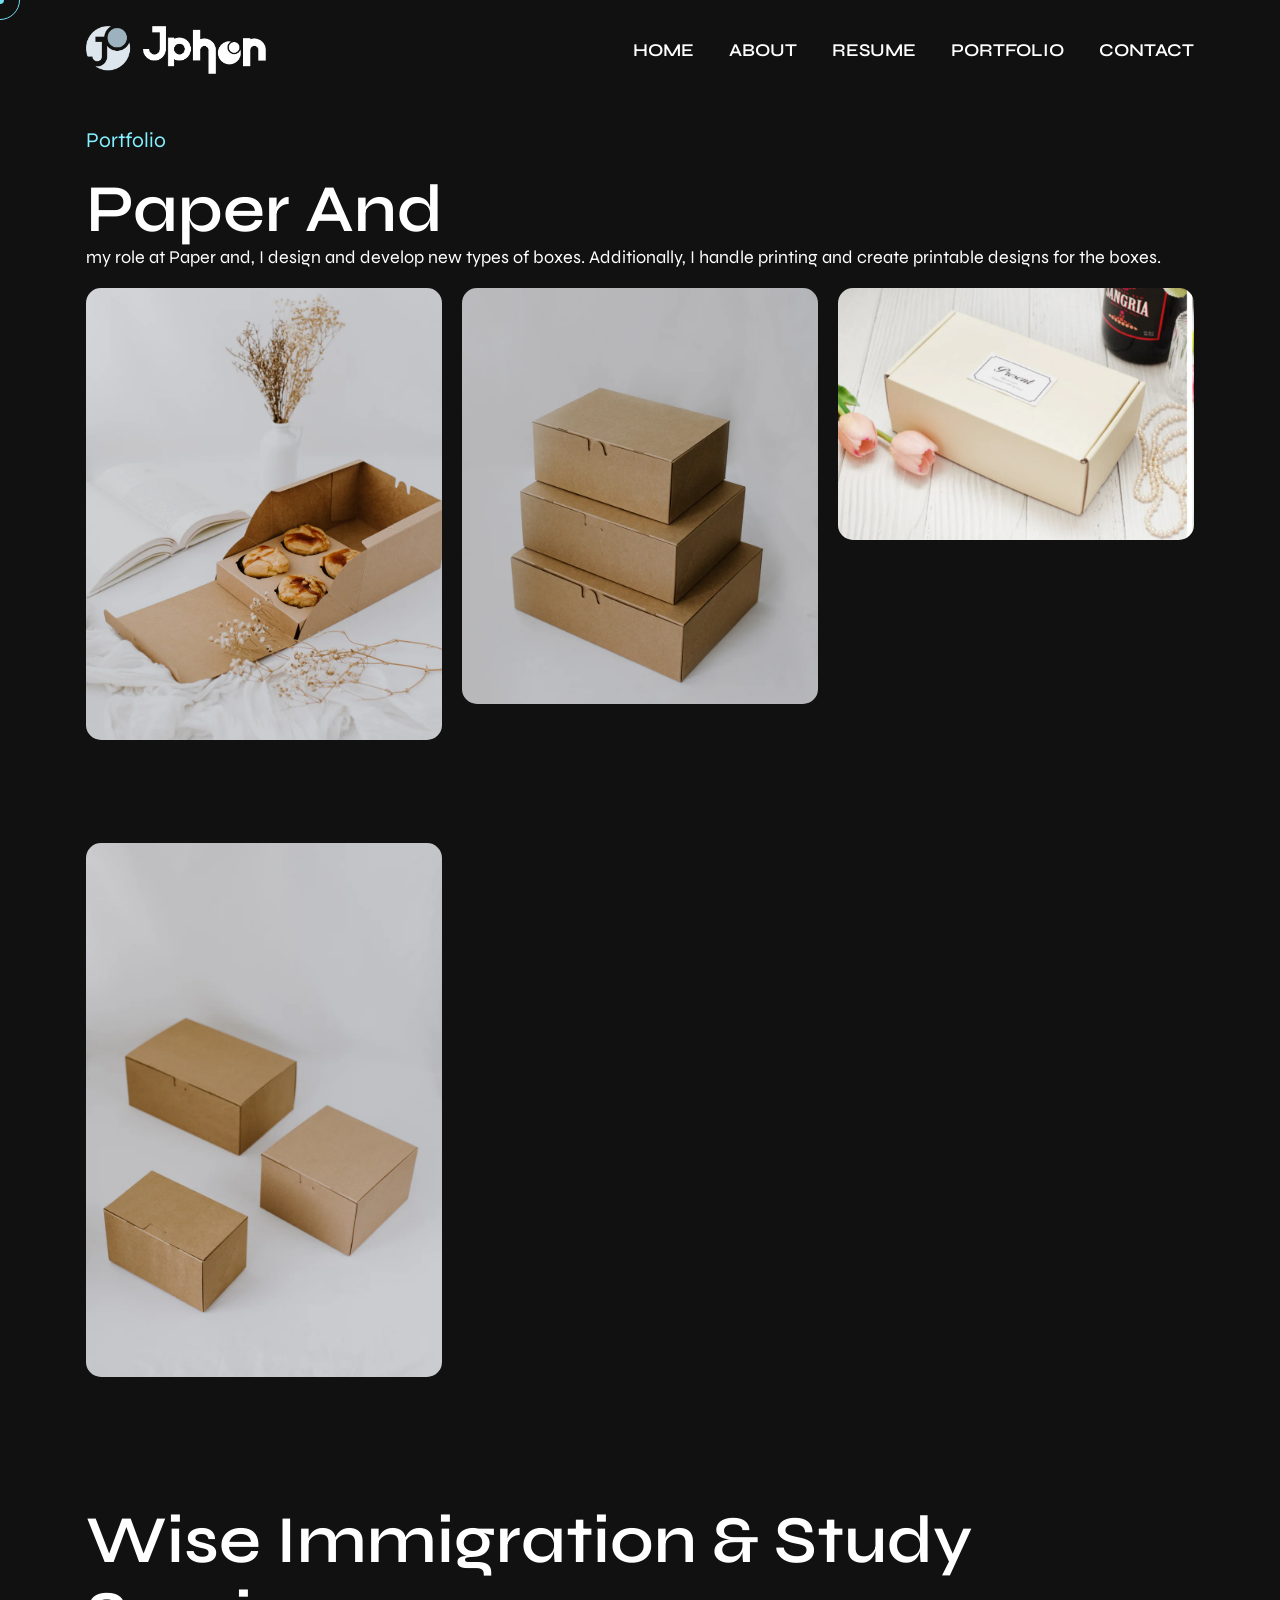
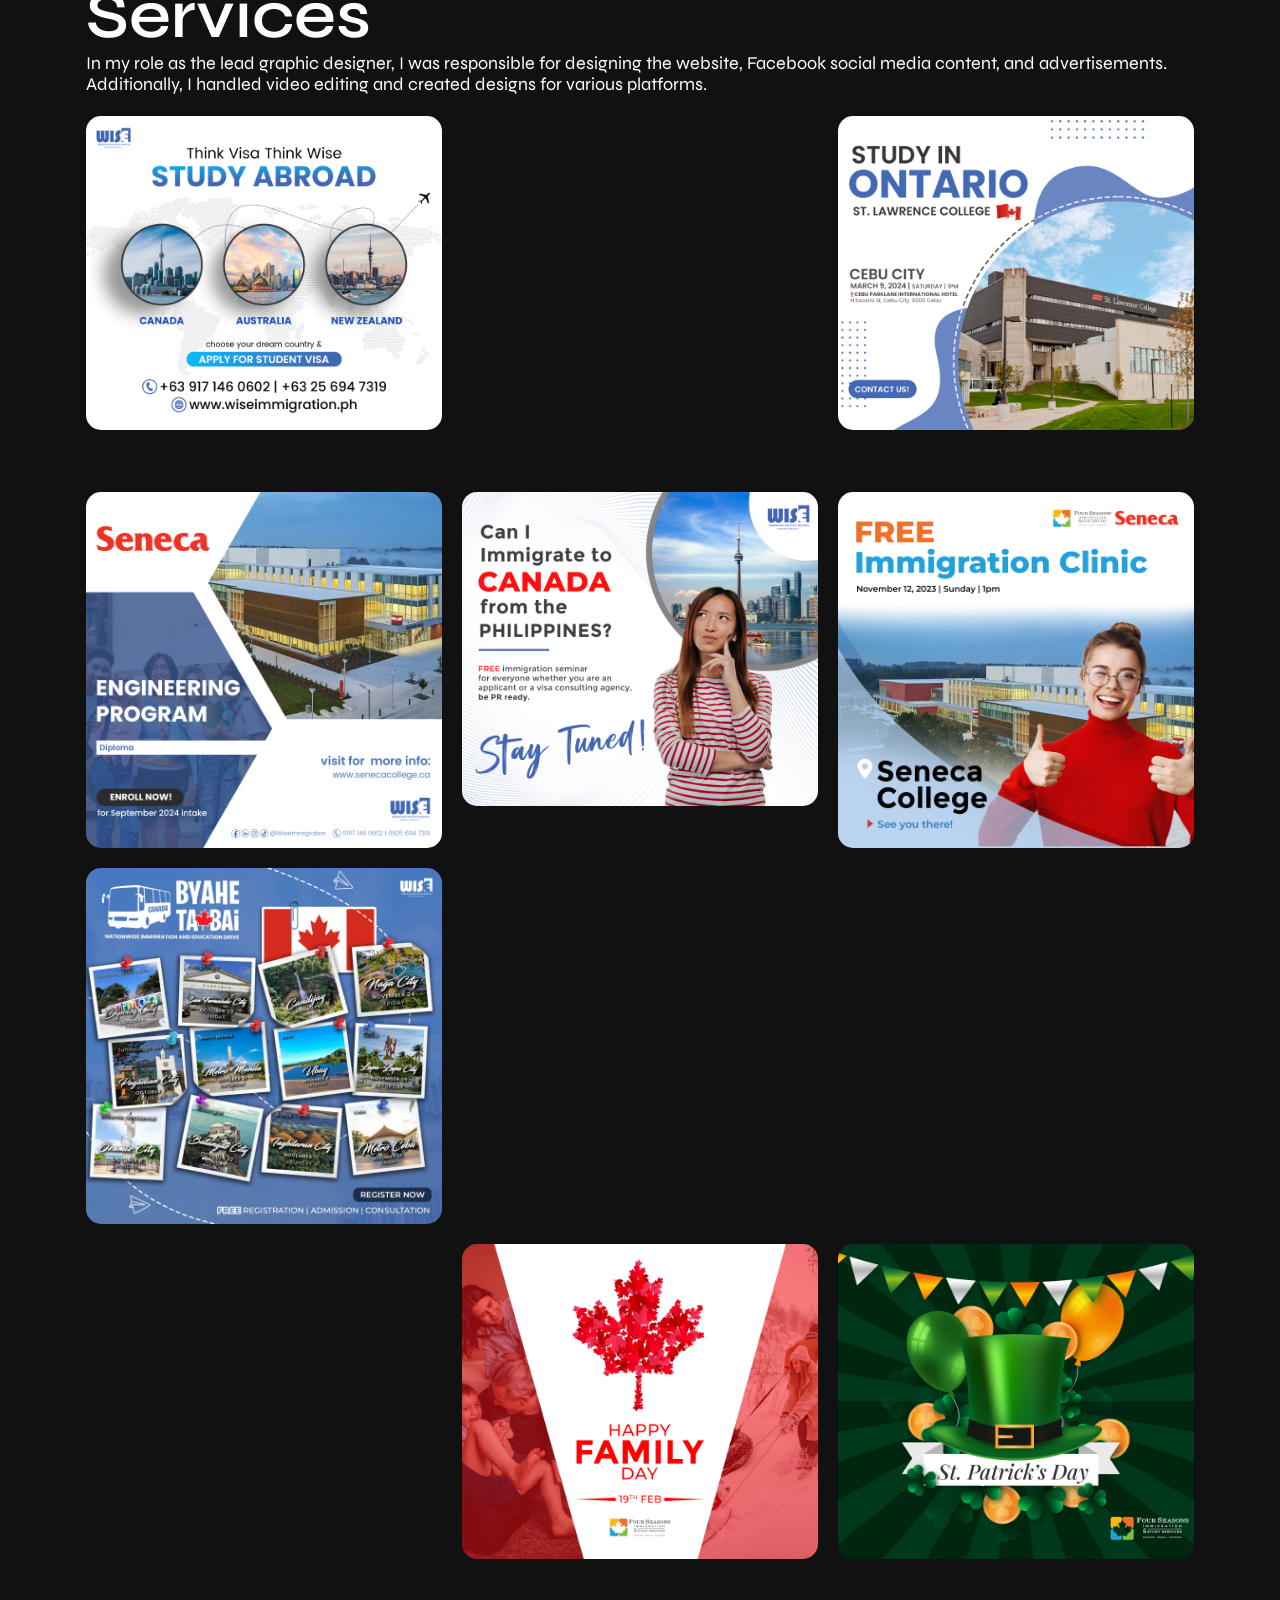
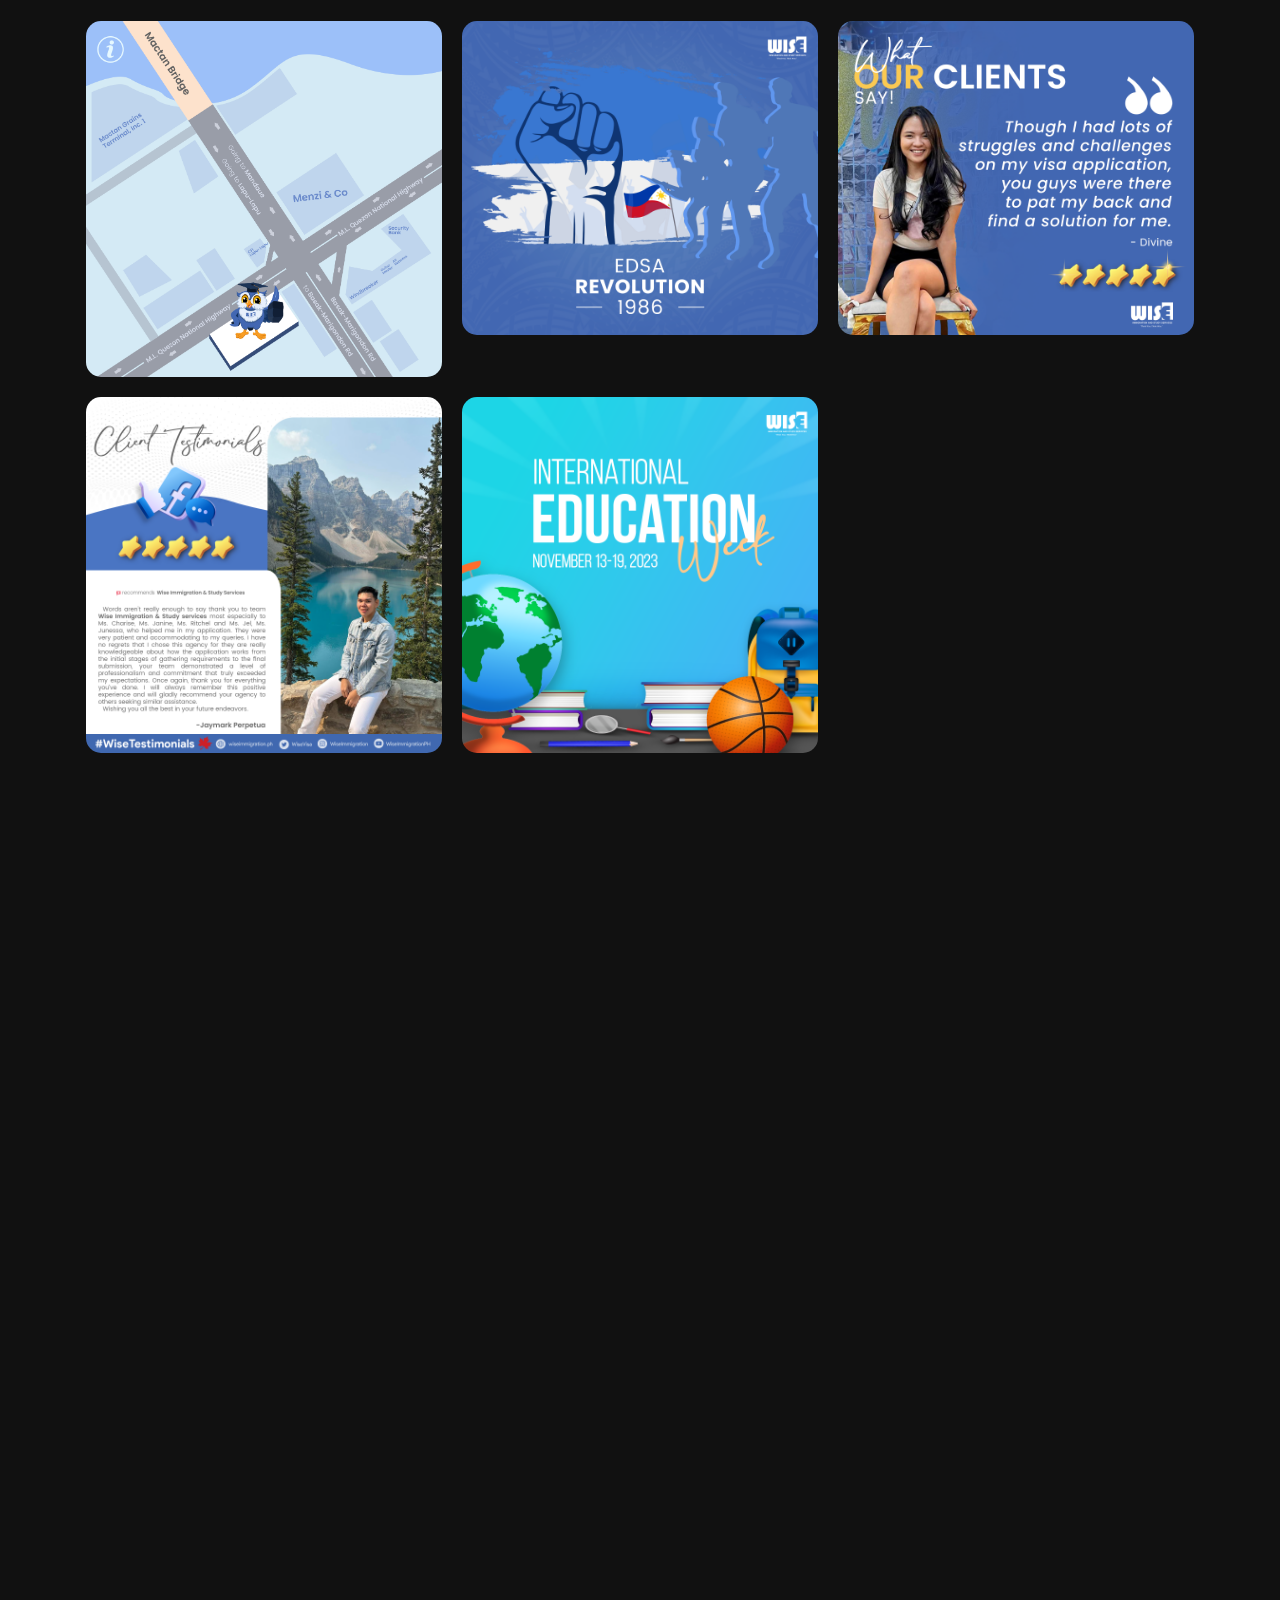
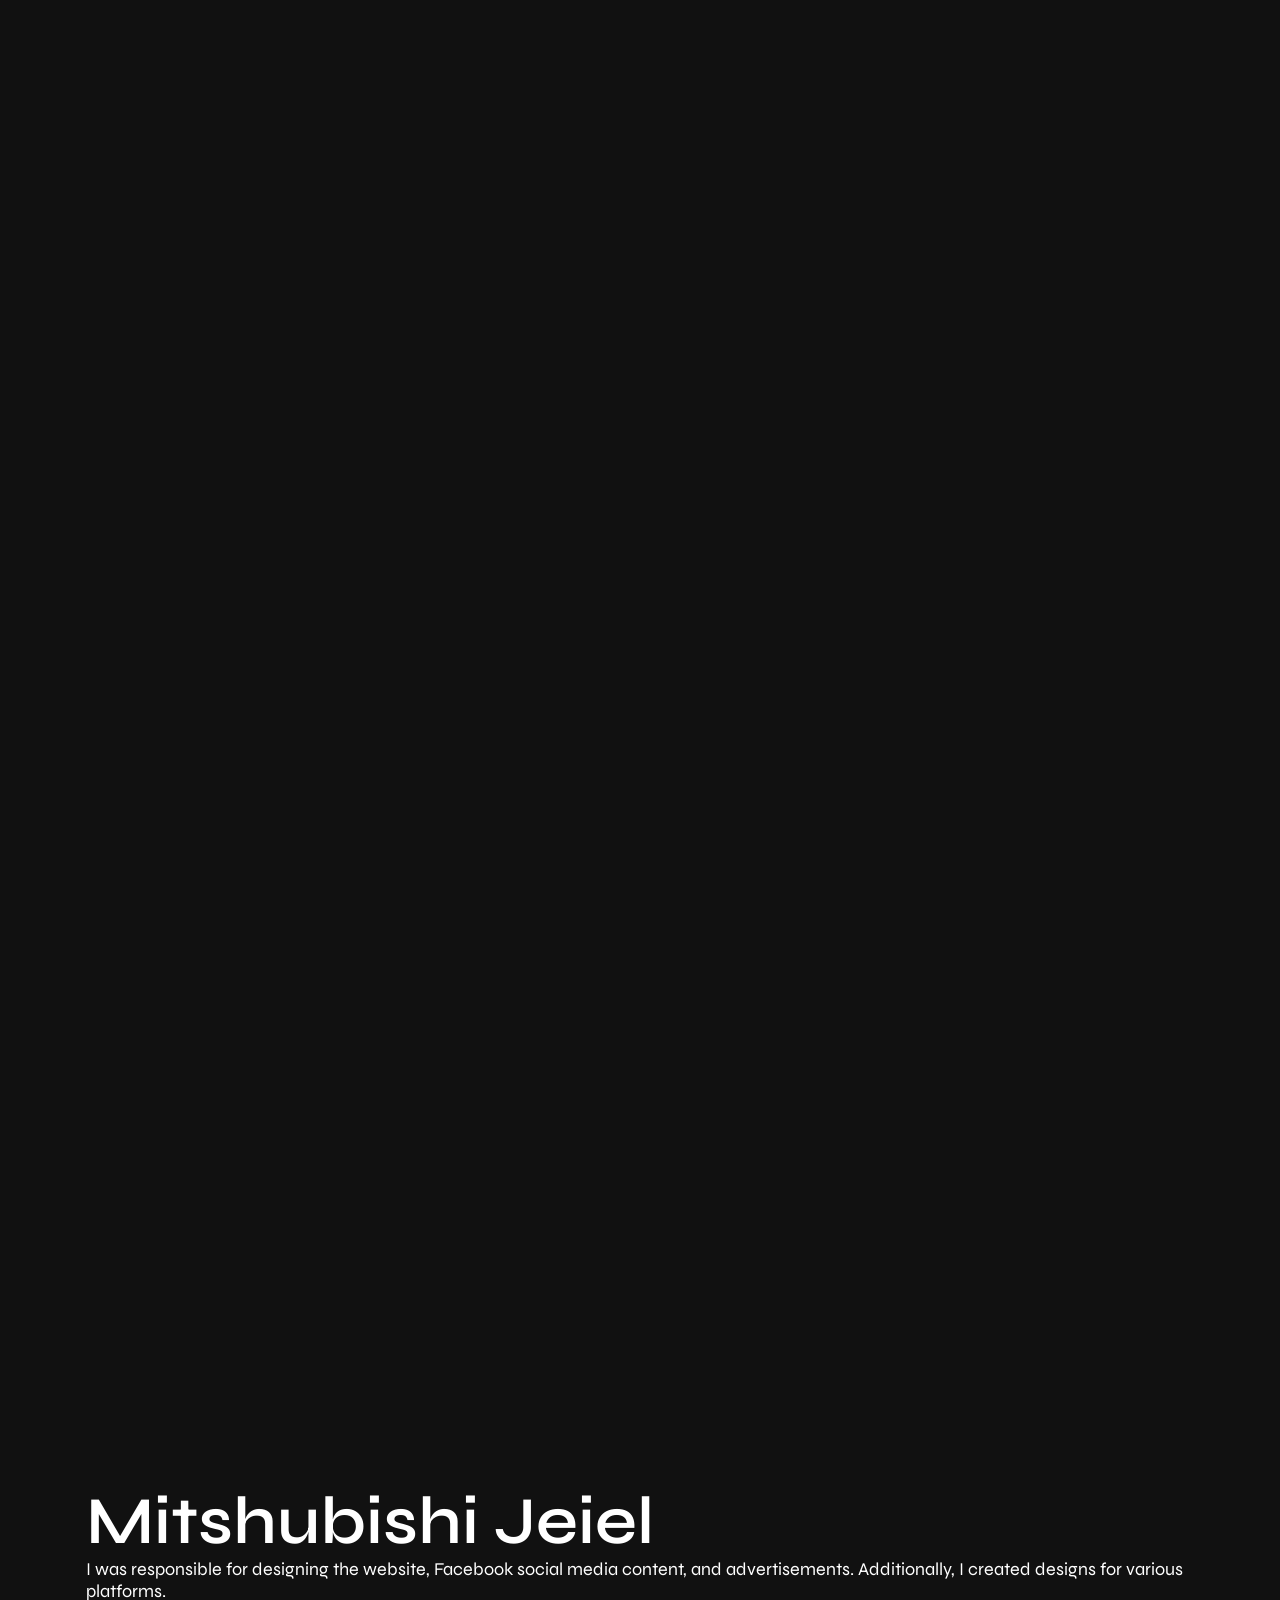
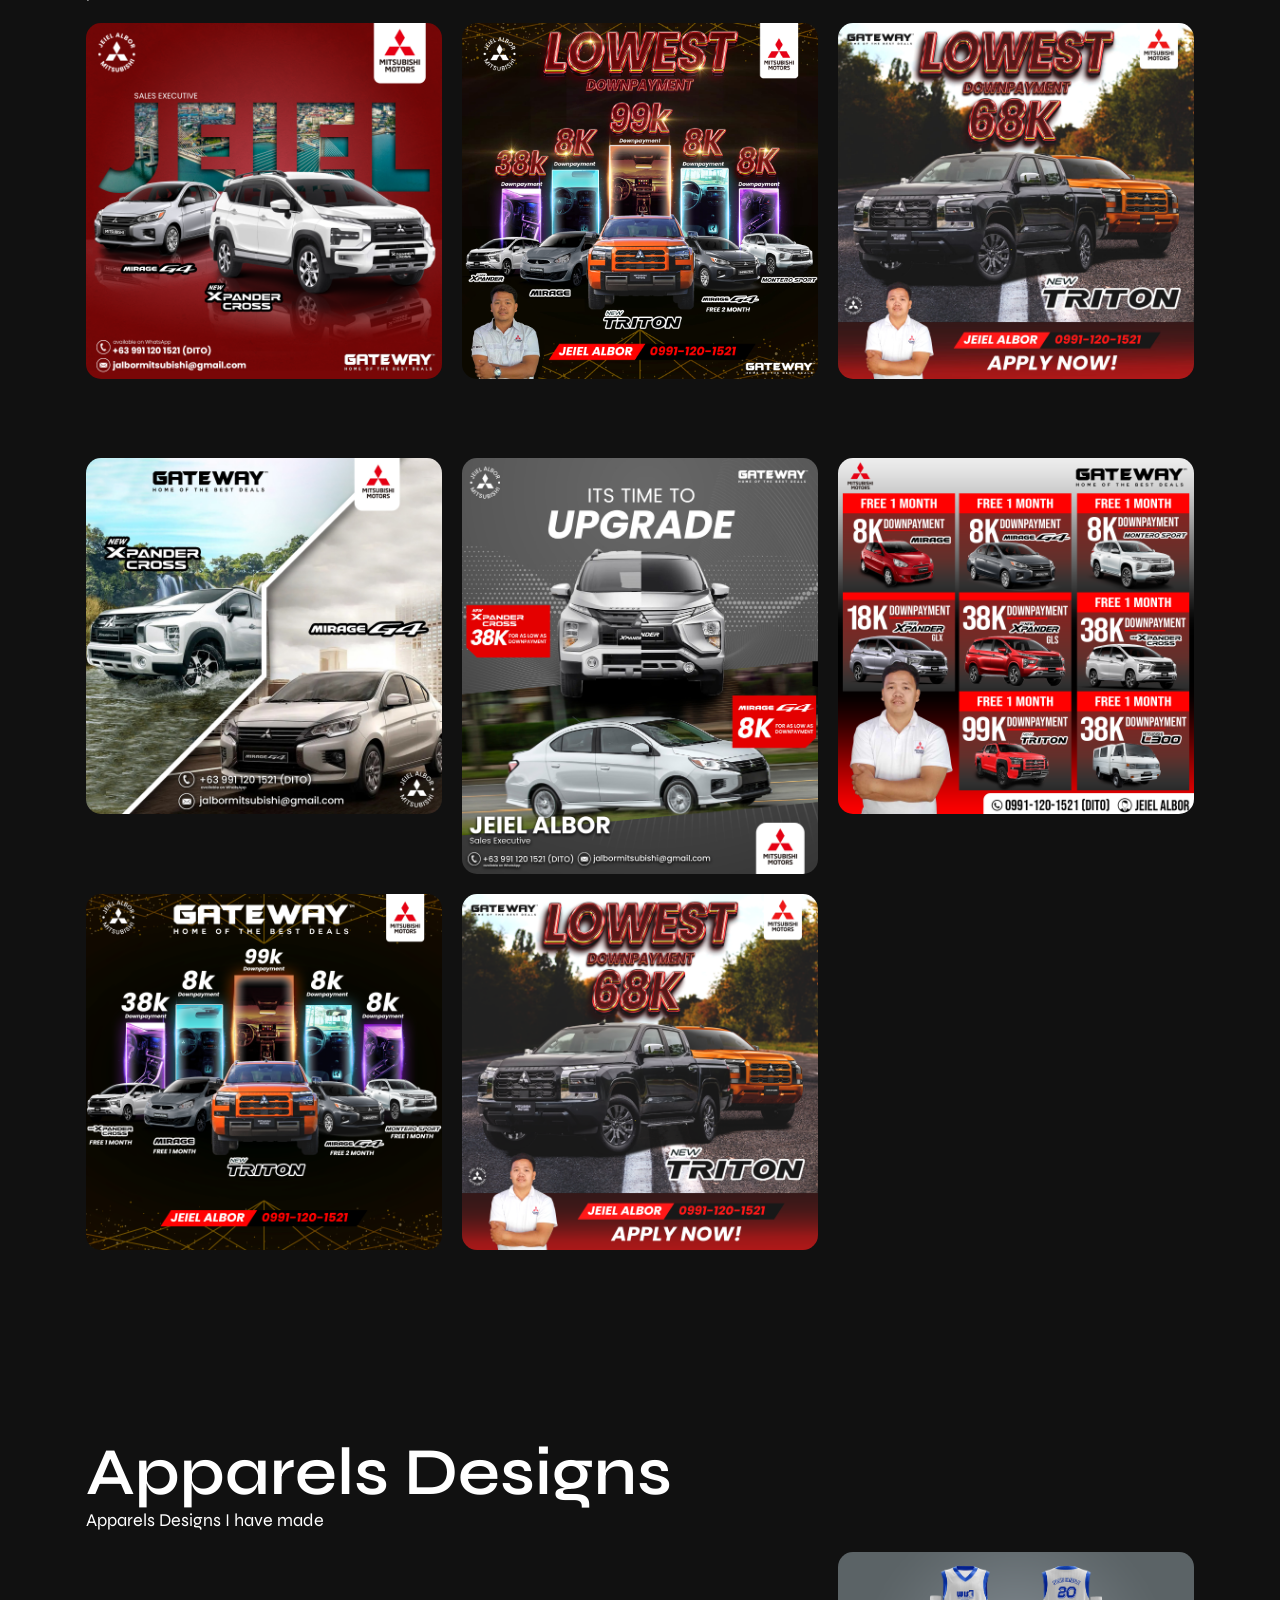
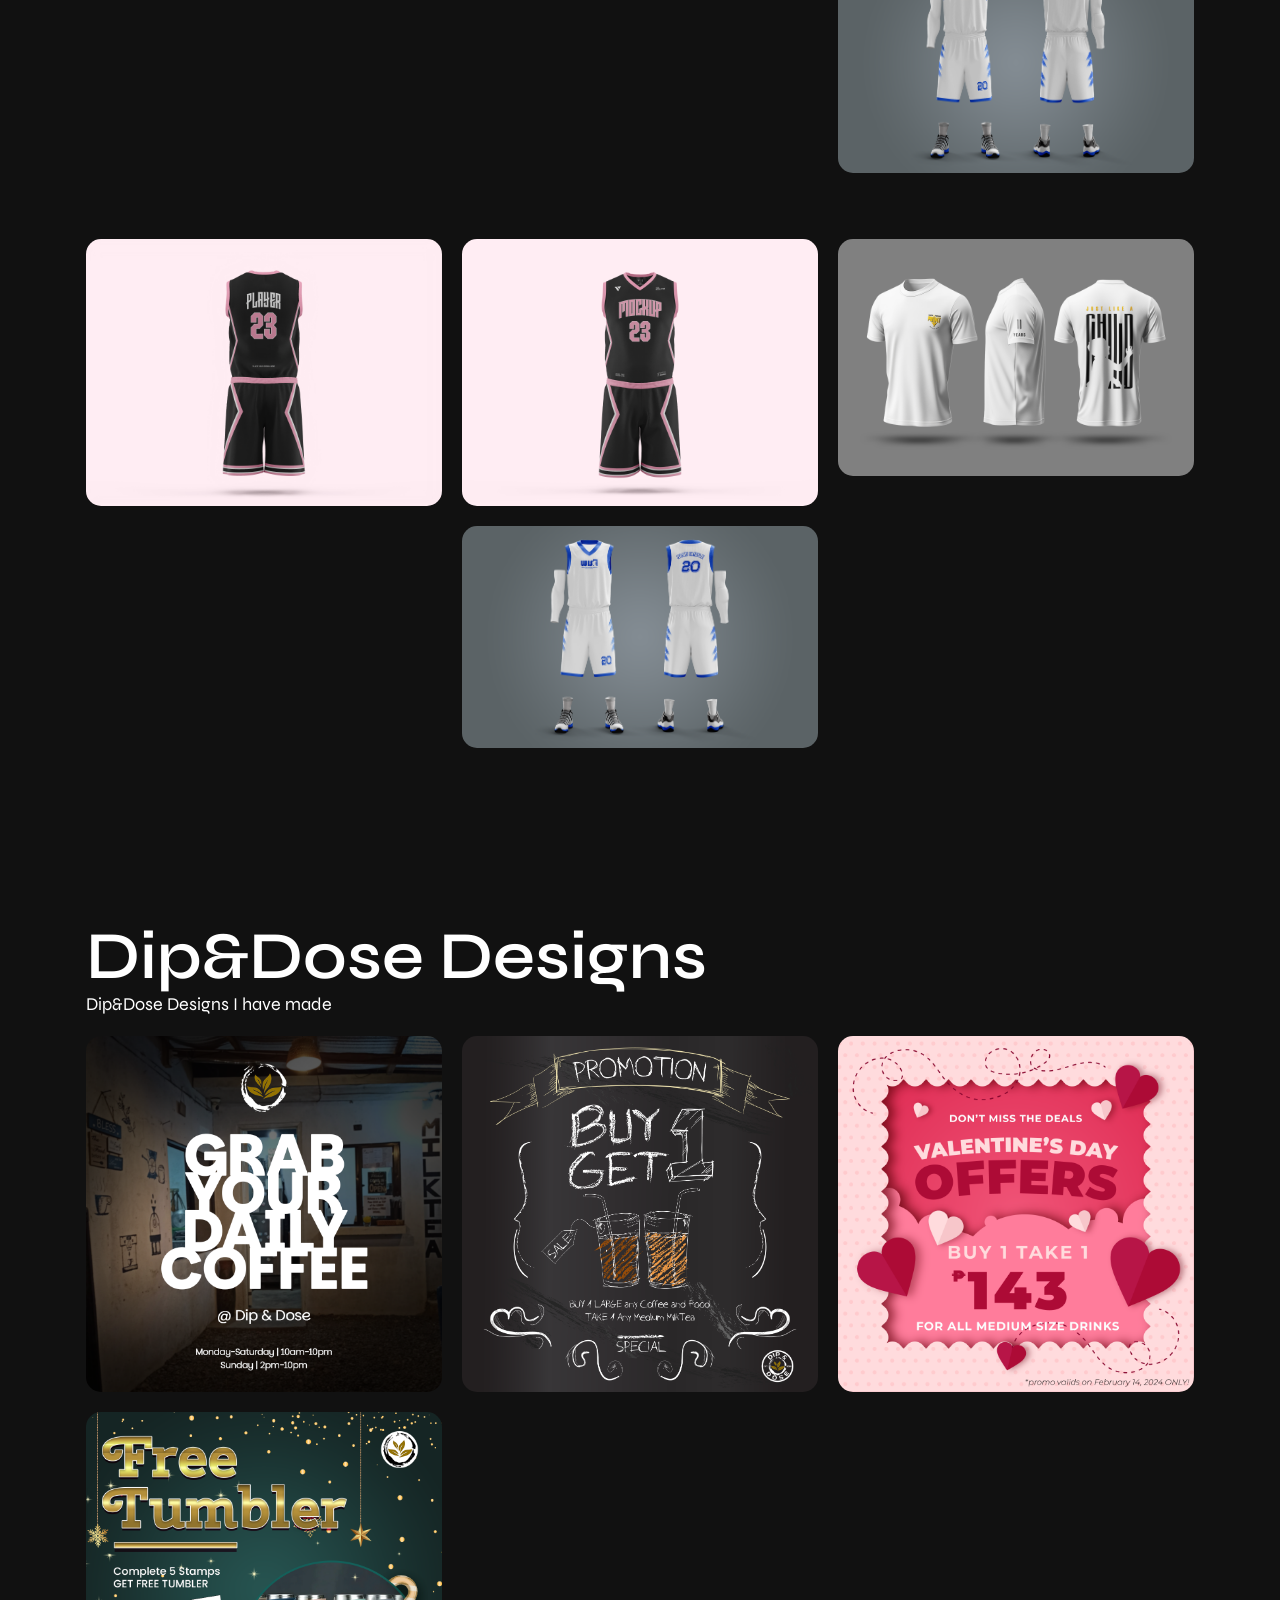
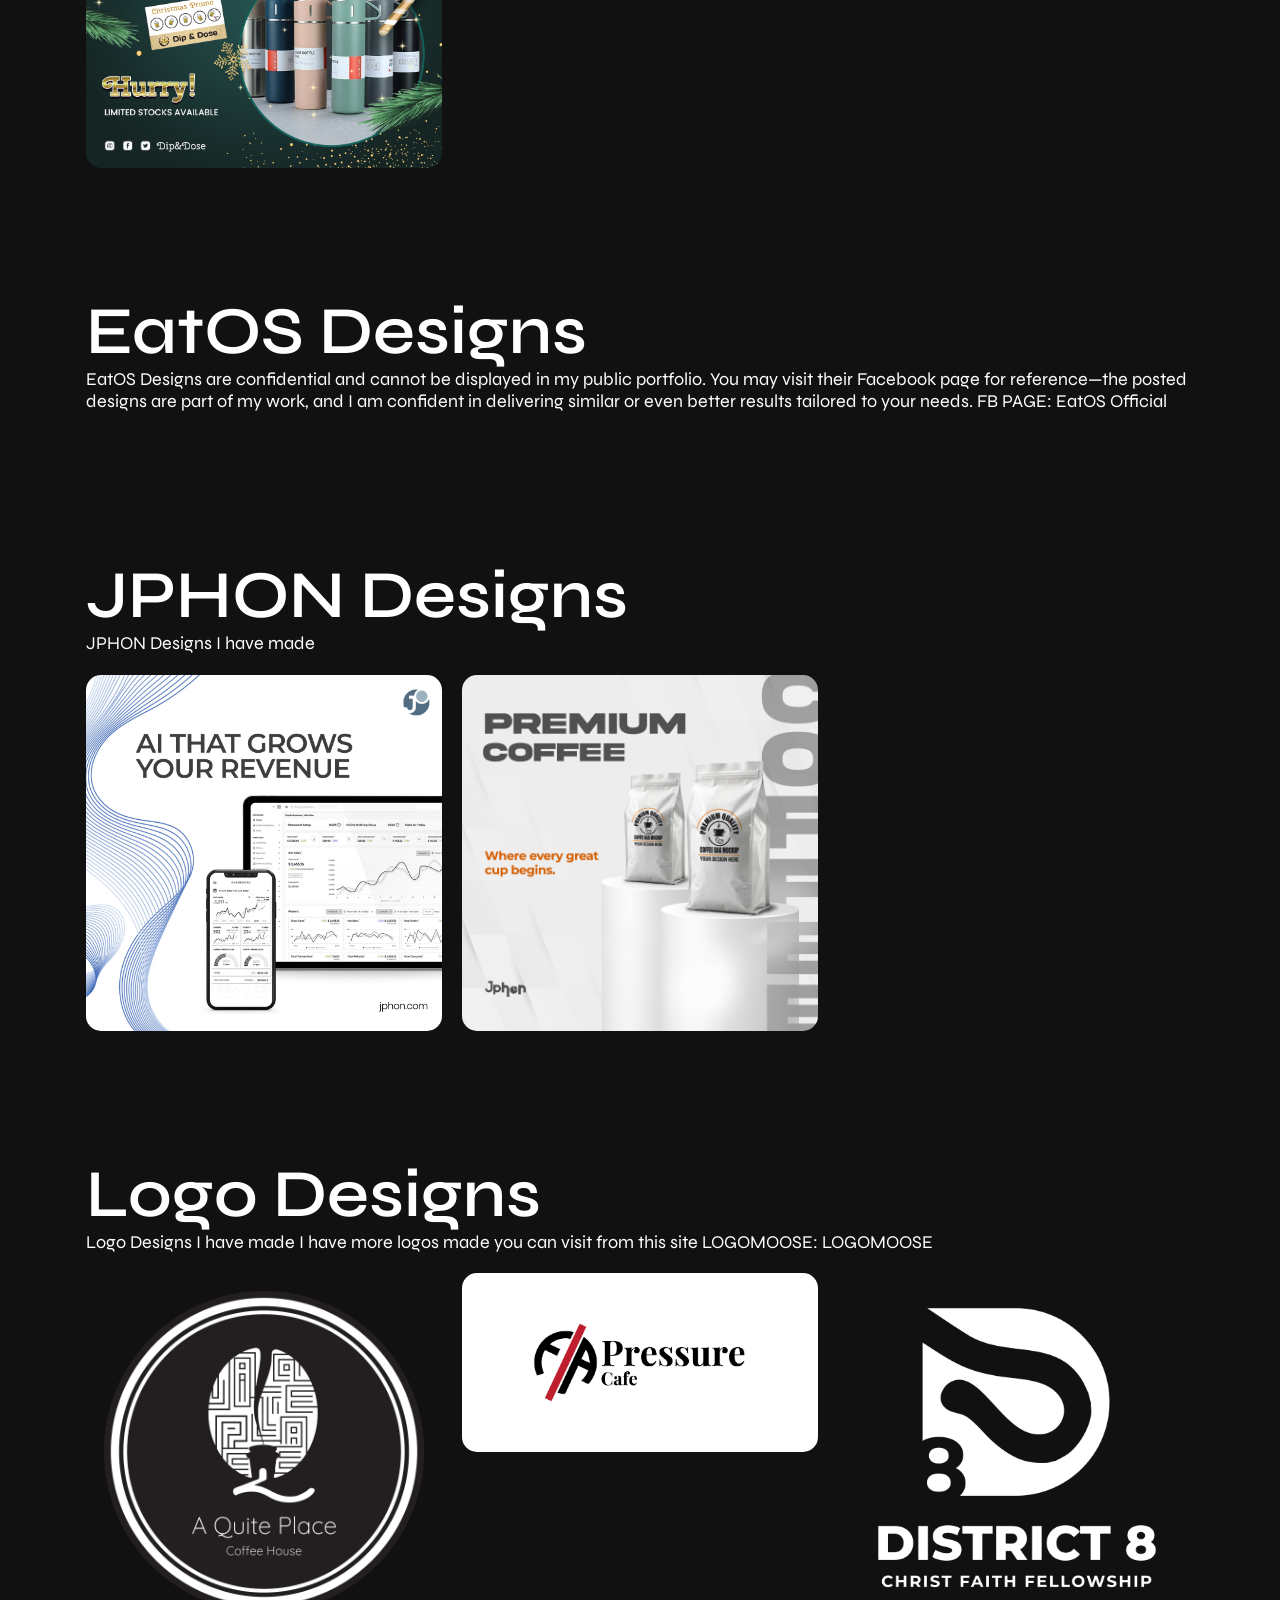
==== commit 31d89873: "Add files via upload" ====
--- a/portfolio.html
+++ b/portfolio.html
@@ -52,42 +52,40 @@
 
     <!-- Start Portfolio Section -->
     <section id="portfolio">
+
       <!-- Paper And Gallery -->
-      <div class="cs_height_126 cs_height_lg_80"></div>
-      
+      <div class="cs_height_126 cs_height_lg_80"></div>      
       <div class="container">
         <div class="cs_section_heading cs_style_1">
               <p class="cs_section_subtitle cs_accent_color cs_mb_16 wow fadeInLeft" data-wow-duration="0.8s" data-wow-delay="0.2s">Portfolio</p>
               <h2 class="cs_section_title cs_fs_67 mb-0">Paper And</h2>
               <h5 class="cs_project_details">my role at Paper and, I design and develop new types of boxes. Additionally, I handle printing and create printable designs for the boxes.</h5>
         </div>
-
-        <div class="cs_grid_2 cs_lightgallery">
-          <div class="cs_grid_item">
-            <a href="assets/img/portfolio_1.jpeg" class="cs_portfolio cs_style_1 cs_lightbox_item cs_radius_15 overflow-hidden d-block position-relative">
+        <div class="cs_grid_2 cs_lightgallery">
+          <div class="cs_grid_item">
+            <a href="assets/portfolio/PaperAnd/1.png" class="cs_portfolio cs_style_1 cs_lightbox_item cs_radius_15 overflow-hidden d-block position-relative">
               <img src="assets/portfolio/PaperAnd/1.png" alt="">
             </a>
           </div>
           <div class="cs_grid_item">
-            <a href="assets/img/portfolio_3.jpeg" class="cs_portfolio cs_style_1 cs_lightbox_item cs_radius_15 overflow-hidden d-block position-relative">
+            <a href="assets/portfolio/PaperAnd/2.png" class="cs_portfolio cs_style_1 cs_lightbox_item cs_radius_15 overflow-hidden d-block position-relative">
               <img src="assets/portfolio/PaperAnd/2.png" alt="">
             </a>
           </div>
           <div class="cs_grid_item">
-            <a href="assets/img/portfolio_2.jpeg" class="cs_portfolio cs_style_1 cs_lightbox_item cs_radius_15 overflow-hidden d-block position-relative">
+            <a href="assets/portfolio/PaperAnd/3.png" class="cs_portfolio cs_style_1 cs_lightbox_item cs_radius_15 overflow-hidden d-block position-relative">
               <img src="assets/portfolio/PaperAnd/3.png" alt="">             
             </a>
           </div>
           <div class="cs_grid_item">
-            <a href="assets/img/portfolio_2.jpeg" class="cs_portfolio cs_style_1 cs_lightbox_item cs_radius_15 overflow-hidden d-block position-relative">
-              <img src="assets/portfolio/PaperAnd/PaperAndPH_001_IMG_0461_900x.webp" alt="">             
-            </a>
-          </div>
-
-        </div>
-      </div>
-
-      <!-- Wise Immigration Gallery -->
+            <a href="assets/portfolio/PaperAnd/4.png" class="cs_portfolio cs_style_1 cs_lightbox_item cs_radius_15 overflow-hidden d-block position-relative">
+              <img src="assets/portfolio/PaperAnd/4.png" alt="">             
+            </a>
+          </div>
+        </div>
+      </div>
+
+    <!-- Wise Immigration Gallery -->
       <div class="cs_height_126 cs_height_lg_80"></div>
       <div class="container">
         <div class="cs_section_heading cs_style_1">
@@ -181,33 +179,419 @@
               <img src="assets/portfolio/Wise/Square/Best/Wise Education Week.png" alt="">             
             </a>
           </div>
-        </div>
-
-      <!-- Mitshubishi Gallery -->
+          <div class="cs_grid_item">
+            <a href="assets/img/portfolio_2.jpeg" class="cs_portfolio cs_style_1 cs_lightbox_item cs_radius_15 overflow-hidden d-block position-relative">
+              <img src="assets/portfolio/Wise/Square/Square 1.png" alt="">             
+            </a>
+          </div>
+          <div class="cs_grid_item">
+            <a href="assets/img/portfolio_2.jpeg" class="cs_portfolio cs_style_1 cs_lightbox_item cs_radius_15 overflow-hidden d-block position-relative">
+              <img src="assets/portfolio/Wise/Square/Square 2.png" alt="">             
+            </a>
+          </div>
+          <div class="cs_grid_item">
+            <a href="assets/img/portfolio_2.jpeg" class="cs_portfolio cs_style_1 cs_lightbox_item cs_radius_15 overflow-hidden d-block position-relative">
+              <img src="assets/portfolio/Wise/Square/Square 3.png" alt="">             
+            </a>
+          </div>
+          <div class="cs_grid_item">
+            <a href="assets/img/portfolio_2.jpeg" class="cs_portfolio cs_style_1 cs_lightbox_item cs_radius_15 overflow-hidden d-block position-relative">
+              <img src="assets/portfolio/Wise/Square/Square 4.png" alt="">             
+            </a>
+          </div>
+          <div class="cs_grid_item">
+            <a href="assets/img/portfolio_2.jpeg" class="cs_portfolio cs_style_1 cs_lightbox_item cs_radius_15 overflow-hidden d-block position-relative">
+              <img src="assets/portfolio/Wise/Square/Square 5.png" alt="">             
+            </a>
+          </div>
+          <div class="cs_grid_item">
+            <a href="assets/img/portfolio_2.jpeg" class="cs_portfolio cs_style_1 cs_lightbox_item cs_radius_15 overflow-hidden d-block position-relative">
+              <img src="assets/portfolio/Wise/Square/Square 6.png" alt="">             
+            </a>
+          </div>
+          <div class="cs_grid_item">
+            <a href="assets/img/portfolio_2.jpeg" class="cs_portfolio cs_style_1 cs_lightbox_item cs_radius_15 overflow-hidden d-block position-relative">
+              <img src="assets/portfolio/Wise/Square/Square 7.png" alt="">             
+            </a>
+          </div>
+          <div class="cs_grid_item">
+            <a href="assets/img/portfolio_2.jpeg" class="cs_portfolio cs_style_1 cs_lightbox_item cs_radius_15 overflow-hidden d-block position-relative">
+              <img src="assets/portfolio/Wise/Square/Square 8.png" alt="">             
+            </a>
+          </div>
+          <div class="cs_grid_item">
+            <a href="assets/img/portfolio_2.jpeg" class="cs_portfolio cs_style_1 cs_lightbox_item cs_radius_15 overflow-hidden d-block position-relative">
+              <img src="assets/portfolio/Wise/Square/Square 9.png" alt="">             
+            </a>
+          </div>
+          <div class="cs_grid_item">
+            <a href="assets/img/portfolio_2.jpeg" class="cs_portfolio cs_style_1 cs_lightbox_item cs_radius_15 overflow-hidden d-block position-relative">
+              <img src="assets/portfolio/Wise/Square/Square 10.png" alt="">             
+            </a>
+          </div>
+          <div class="cs_grid_item">
+            <a href="assets/img/portfolio_2.jpeg" class="cs_portfolio cs_style_1 cs_lightbox_item cs_radius_15 overflow-hidden d-block position-relative">
+              <img src="assets/portfolio/Wise/Square/Square 11.png" alt="">             
+            </a>
+          </div>
+          <div class="cs_grid_item">
+            <a href="assets/img/portfolio_2.jpeg" class="cs_portfolio cs_style_1 cs_lightbox_item cs_radius_15 overflow-hidden d-block position-relative">
+              <img src="assets/portfolio/Wise/Square/Square 12.png" alt="">             
+            </a>
+          </div>
+          <div class="cs_grid_item">
+            <a href="assets/img/portfolio_2.jpeg" class="cs_portfolio cs_style_1 cs_lightbox_item cs_radius_15 overflow-hidden d-block position-relative">
+              <img src="assets/portfolio/Wise/Square/Square 13.png" alt="">             
+            </a>
+          </div>
+          <div class="cs_grid_item">
+            <a href="assets/img/portfolio_2.jpeg" class="cs_portfolio cs_style_1 cs_lightbox_item cs_radius_15 overflow-hidden d-block position-relative">
+              <img src="assets/portfolio/Wise/Square/Square 14.png" alt="">             
+            </a>
+          </div>
+          <div class="cs_grid_item">
+            <a href="assets/img/portfolio_2.jpeg" class="cs_portfolio cs_style_1 cs_lightbox_item cs_radius_15 overflow-hidden d-block position-relative">
+              <img src="assets/portfolio/Wise/Square/Square 15.png" alt="">             
+            </a>
+          </div>
+          <div class="cs_grid_item">
+            <a href="assets/img/portfolio_2.jpeg" class="cs_portfolio cs_style_1 cs_lightbox_item cs_radius_15 overflow-hidden d-block position-relative">
+              <img src="assets/portfolio/Wise/Square/Square 16.png" alt="">             
+            </a>
+          </div>
+          <div class="cs_grid_item">
+            <a href="assets/img/portfolio_2.jpeg" class="cs_portfolio cs_style_1 cs_lightbox_item cs_radius_15 overflow-hidden d-block position-relative">
+              <img src="assets/portfolio/Wise/Square/Square 17.png" alt="">             
+            </a>
+          </div>
+          <div class="cs_grid_item">
+            <a href="assets/img/portfolio_2.jpeg" class="cs_portfolio cs_style_1 cs_lightbox_item cs_radius_15 overflow-hidden d-block position-relative">
+              <img src="assets/portfolio/Wise/Square/Square 18.png" alt="">             
+            </a>
+          </div>
+          <div class="cs_grid_item">
+            <a href="assets/img/portfolio_2.jpeg" class="cs_portfolio cs_style_1 cs_lightbox_item cs_radius_15 overflow-hidden d-block position-relative">
+              <img src="assets/portfolio/Wise/Square/Square 19.png" alt="">             
+            </a>
+          </div>
+          <div class="cs_grid_item">
+            <a href="assets/img/portfolio_2.jpeg" class="cs_portfolio cs_style_1 cs_lightbox_item cs_radius_15 overflow-hidden d-block position-relative">
+              <img src="assets/portfolio/Wise/Square/Square 20.png" alt="">             
+            </a>
+          </div>
+          <div class="cs_grid_item">
+            <a href="assets/img/portfolio_2.jpeg" class="cs_portfolio cs_style_1 cs_lightbox_item cs_radius_15 overflow-hidden d-block position-relative">
+              <img src="assets/portfolio/Wise/Square/Square 21.png" alt="">             
+            </a>
+          </div>
+          <div class="cs_grid_item">
+            <a href="assets/img/portfolio_2.jpeg" class="cs_portfolio cs_style_1 cs_lightbox_item cs_radius_15 overflow-hidden d-block position-relative">
+              <img src="assets/portfolio/Wise/Square/Square 22.png" alt="">             
+            </a>
+          </div>
+          <div class="cs_grid_item">
+            <a href="assets/img/portfolio_2.jpeg" class="cs_portfolio cs_style_1 cs_lightbox_item cs_radius_15 overflow-hidden d-block position-relative">
+              <img src="assets/portfolio/Wise/Square/Square 23.png" alt="">             
+            </a>
+          </div>
+          <div class="cs_grid_item">
+            <a href="assets/img/portfolio_2.jpeg" class="cs_portfolio cs_style_1 cs_lightbox_item cs_radius_15 overflow-hidden d-block position-relative">
+              <img src="assets/portfolio/Wise/Square/Square 24.png" alt="">             
+            </a>
+          </div>
+          <div class="cs_grid_item">
+            <a href="assets/img/portfolio_2.jpeg" class="cs_portfolio cs_style_1 cs_lightbox_item cs_radius_15 overflow-hidden d-block position-relative">
+              <img src="assets/portfolio/Wise/Square/Square 25.png" alt="">             
+            </a>
+          </div>
+          <div class="cs_grid_item">
+            <a href="assets/img/portfolio_2.jpeg" class="cs_portfolio cs_style_1 cs_lightbox_item cs_radius_15 overflow-hidden d-block position-relative">
+              <img src="assets/portfolio/Wise/Square/Square 26.png" alt="">             
+            </a>
+          </div>
+          <div class="cs_grid_item">
+            <a href="assets/img/portfolio_2.jpeg" class="cs_portfolio cs_style_1 cs_lightbox_item cs_radius_15 overflow-hidden d-block position-relative">
+              <img src="assets/portfolio/Wise/Square/Square 27.png" alt="">             
+            </a>
+          </div>
+          <div class="cs_grid_item">
+            <a href="assets/img/portfolio_2.jpeg" class="cs_portfolio cs_style_1 cs_lightbox_item cs_radius_15 overflow-hidden d-block position-relative">
+              <img src="assets/portfolio/Wise/Square/Square 28.png" alt="">             
+            </a>
+          </div>
+          <div class="cs_grid_item">
+            <a href="assets/img/portfolio_2.jpeg" class="cs_portfolio cs_style_1 cs_lightbox_item cs_radius_15 overflow-hidden d-block position-relative">
+              <img src="assets/portfolio/Wise/Square/Square 29.png" alt="">             
+            </a>
+          </div>
+          <div class="cs_grid_item">
+            <a href="assets/img/portfolio_2.jpeg" class="cs_portfolio cs_style_1 cs_lightbox_item cs_radius_15 overflow-hidden d-block position-relative">
+              <img src="assets/portfolio/Wise/Square/Square 30.png" alt="">             
+            </a>
+          </div>
+          <div class="cs_grid_item">
+            <a href="assets/img/portfolio_2.jpeg" class="cs_portfolio cs_style_1 cs_lightbox_item cs_radius_15 overflow-hidden d-block position-relative">
+              <img src="assets/portfolio/Wise/Square/Square 31.png" alt="">             
+            </a>
+          </div>
+          <div class="cs_grid_item">
+            <a href="assets/img/portfolio_2.jpeg" class="cs_portfolio cs_style_1 cs_lightbox_item cs_radius_15 overflow-hidden d-block position-relative">
+              <img src="assets/portfolio/Wise/Square/Square 32.png" alt="">             
+            </a>
+          </div>
+          <div class="cs_grid_item">
+            <a href="assets/img/portfolio_2.jpeg" class="cs_portfolio cs_style_1 cs_lightbox_item cs_radius_15 overflow-hidden d-block position-relative">
+              <img src="assets/portfolio/Wise/Square/Square 33.png" alt="">             
+            </a>
+          </div>
+          <div class="cs_grid_item">
+            <a href="assets/img/portfolio_2.jpeg" class="cs_portfolio cs_style_1 cs_lightbox_item cs_radius_15 overflow-hidden d-block position-relative">
+              <img src="assets/portfolio/Wise/Square/Square 34.png" alt="">             
+            </a>
+          </div>
+          <div class="cs_grid_item">
+            <a href="assets/img/portfolio_2.jpeg" class="cs_portfolio cs_style_1 cs_lightbox_item cs_radius_15 overflow-hidden d-block position-relative">
+              <img src="assets/portfolio/Wise/Square/Square 35.png" alt="">             
+            </a>
+          </div>
+          <div class="cs_grid_item">
+            <a href="assets/img/portfolio_2.jpeg" class="cs_portfolio cs_style_1 cs_lightbox_item cs_radius_15 overflow-hidden d-block position-relative">
+              <img src="assets/portfolio/Wise/Square/Square 36.png" alt="">             
+            </a>
+          </div>
+          <div class="cs_grid_item">
+            <a href="assets/img/portfolio_2.jpeg" class="cs_portfolio cs_style_1 cs_lightbox_item cs_radius_15 overflow-hidden d-block position-relative">
+              <img src="assets/portfolio/Wise/Square/Square 37.png" alt="">             
+            </a>
+          </div>
+          <div class="cs_grid_item">
+            <a href="assets/img/portfolio_2.jpeg" class="cs_portfolio cs_style_1 cs_lightbox_item cs_radius_15 overflow-hidden d-block position-relative">
+              <img src="assets/portfolio/Wise/Square/Square 38.png" alt="">             
+            </a>
+          </div>
+          <div class="cs_grid_item">
+            <a href="assets/img/portfolio_2.jpeg" class="cs_portfolio cs_style_1 cs_lightbox_item cs_radius_15 overflow-hidden d-block position-relative">
+              <img src="assets/portfolio/Wise/Square/Square 39.png" alt="">             
+            </a>
+          </div>
+          <div class="cs_grid_item">
+            <a href="assets/img/portfolio_2.jpeg" class="cs_portfolio cs_style_1 cs_lightbox_item cs_radius_15 overflow-hidden d-block position-relative">
+              <img src="assets/portfolio/Wise/Square/Square 40.png" alt="">             
+            </a>
+          </div>
+          <div class="cs_grid_item">
+            <a href="assets/img/portfolio_2.jpeg" class="cs_portfolio cs_style_1 cs_lightbox_item cs_radius_15 overflow-hidden d-block position-relative">
+              <img src="assets/portfolio/Wise/Square/Square 41.png" alt="">             
+            </a>
+          </div>
+          <div class="cs_grid_item">
+            <a href="assets/img/portfolio_2.jpeg" class="cs_portfolio cs_style_1 cs_lightbox_item cs_radius_15 overflow-hidden d-block position-relative">
+              <img src="assets/portfolio/Wise/Square/Square 42.png" alt="">             
+            </a>
+          </div>
+          <div class="cs_grid_item">
+            <a href="assets/img/portfolio_2.jpeg" class="cs_portfolio cs_style_1 cs_lightbox_item cs_radius_15 overflow-hidden d-block position-relative">
+              <img src="assets/portfolio/Wise/Square/Square 43.png" alt="">             
+            </a>
+          </div>
+          <div class="cs_grid_item">
+            <a href="assets/img/portfolio_2.jpeg" class="cs_portfolio cs_style_1 cs_lightbox_item cs_radius_15 overflow-hidden d-block position-relative">
+              <img src="assets/portfolio/Wise/Square/Square 44.png" alt="">             
+            </a>
+          </div>
+          <div class="cs_grid_item">
+            <a href="assets/img/portfolio_2.jpeg" class="cs_portfolio cs_style_1 cs_lightbox_item cs_radius_15 overflow-hidden d-block position-relative">
+              <img src="assets/portfolio/Wise/Square/Square 45.png" alt="">             
+            </a>
+          </div>
+          <div class="cs_grid_item">
+            <a href="assets/img/portfolio_2.jpeg" class="cs_portfolio cs_style_1 cs_lightbox_item cs_radius_15 overflow-hidden d-block position-relative">
+              <img src="assets/portfolio/Wise/Square/Square 46.png" alt="">             
+            </a>
+          </div>
+          <div class="cs_grid_item">
+            <a href="assets/img/portfolio_2.jpeg" class="cs_portfolio cs_style_1 cs_lightbox_item cs_radius_15 overflow-hidden d-block position-relative">
+              <img src="assets/portfolio/Wise/Square/Square 47.png" alt="">             
+            </a>
+          </div>
+          <div class="cs_grid_item">
+            <a href="assets/img/portfolio_2.jpeg" class="cs_portfolio cs_style_1 cs_lightbox_item cs_radius_15 overflow-hidden d-block position-relative">
+              <img src="assets/portfolio/Wise/Square/Square 48.png" alt="">             
+            </a>
+          </div>
+          <div class="cs_grid_item">
+            <a href="assets/img/portfolio_2.jpeg" class="cs_portfolio cs_style_1 cs_lightbox_item cs_radius_15 overflow-hidden d-block position-relative">
+              <img src="assets/portfolio/Wise/Square/Square 49.png" alt="">             
+            </a>
+          </div>
+          <div class="cs_grid_item">
+            <a href="assets/img/portfolio_2.jpeg" class="cs_portfolio cs_style_1 cs_lightbox_item cs_radius_15 overflow-hidden d-block position-relative">
+              <img src="assets/portfolio/Wise/Square/Square 50.png" alt="">             
+            </a>
+          </div>
+        </div>
+      </div>
+
+      <!-- Start Portrait Wise-->
+       <div class="cs_height_126 cs_height_lg_80"></div>
+      <div class="container">
+        <div class="cs_grid_2 cs_lightgallery">
+          <div class="cs_grid_item">
+            <a href="assets/img/portfolio_1.jpeg" class="cs_portfolio cs_style_1 cs_lightbox_item cs_radius_15 overflow-hidden d-block position-relative">
+              <img src="assets/portfolio/Wise/Portrait/Port 1.png" alt="">
+            </a>
+          </div>
+          <div class="cs_grid_item">
+            <a href="assets/img/portfolio_3.jpeg" class="cs_portfolio cs_style_1 cs_lightbox_item cs_radius_15 overflow-hidden d-block position-relative">
+              <img src="assets/portfolio/Wise/Portrait/Port 2.png" alt="">
+            </a>
+          </div>
+          <div class="cs_grid_item">
+            <a href="assets/img/portfolio_2.jpeg" class="cs_portfolio cs_style_1 cs_lightbox_item cs_radius_15 overflow-hidden d-block position-relative">
+              <img src="assets/portfolio/Wise/Portrait/Port 3.png" alt="">             
+            </a>
+          </div>      
+        </div>
+      </div>
+
+      <!-- Start Rectangle Wise-->
+       <div class="cs_height_126 cs_height_lg_80"></div>
+      <div class="container">
+        <div class="cs_grid_2 cs_lightgallery">
+          <div class="cs_grid_item">
+            <a href="assets/img/portfolio_1.jpeg" class="cs_portfolio cs_style_1 cs_lightbox_item cs_radius_15 overflow-hidden d-block position-relative">
+              <img src="assets/portfolio/Wise/Rectangle/Rec 1.png" alt="">
+            </a>
+          </div>
+          <div class="cs_grid_item">
+            <a href="assets/img/portfolio_3.jpeg" class="cs_portfolio cs_style_1 cs_lightbox_item cs_radius_15 overflow-hidden d-block position-relative">
+              <img src="assets/portfolio/Wise/Rectangle/Rec 2.png" alt="">
+            </a>
+          </div>
+          <div class="cs_grid_item">
+            <a href="assets/img/portfolio_2.jpeg" class="cs_portfolio cs_style_1 cs_lightbox_item cs_radius_15 overflow-hidden d-block position-relative">
+              <img src="assets/portfolio/Wise/Rectangle/Rec 3.png" alt="">             
+            </a>
+          </div>
+          <div class="cs_grid_item">
+            <a href="assets/img/portfolio_2.jpeg" class="cs_portfolio cs_style_1 cs_lightbox_item cs_radius_15 overflow-hidden d-block position-relative">
+              <img src="assets/portfolio/Wise/Rectangle/Rec 4.png" alt="">             
+            </a>
+          </div>
+          <div class="cs_grid_item">
+            <a href="assets/img/portfolio_2.jpeg" class="cs_portfolio cs_style_1 cs_lightbox_item cs_radius_15 overflow-hidden d-block position-relative">
+              <img src="assets/portfolio/Wise/Rectangle/Rec 5.png" alt="">             
+            </a>
+          </div>
+          <div class="cs_grid_item">
+            <a href="assets/img/portfolio_2.jpeg" class="cs_portfolio cs_style_1 cs_lightbox_item cs_radius_15 overflow-hidden d-block position-relative">
+              <img src="assets/portfolio/Wise/Rectangle/Rec 6.png" alt="">             
+            </a>
+          </div>
+          <div class="cs_grid_item">
+            <a href="assets/img/portfolio_2.jpeg" class="cs_portfolio cs_style_1 cs_lightbox_item cs_radius_15 overflow-hidden d-block position-relative">
+              <img src="assets/portfolio/Wise/Rectangle/Rec 7.png" alt="">             
+            </a>
+          </div>
+          <div class="cs_grid_item">
+            <a href="assets/img/portfolio_2.jpeg" class="cs_portfolio cs_style_1 cs_lightbox_item cs_radius_15 overflow-hidden d-block position-relative">
+              <img src="assets/portfolio/Wise/Rectangle/Rec 8.png" alt="">             
+            </a>
+          </div>
+          <div class="cs_grid_item">
+            <a href="assets/img/portfolio_2.jpeg" class="cs_portfolio cs_style_1 cs_lightbox_item cs_radius_15 overflow-hidden d-block position-relative">
+              <img src="assets/portfolio/Wise/Rectangle/Rec 9.png" alt="">             
+            </a>
+          </div>
+          <div class="cs_grid_item">
+            <a href="assets/img/portfolio_2.jpeg" class="cs_portfolio cs_style_1 cs_lightbox_item cs_radius_15 overflow-hidden d-block position-relative">
+              <img src="assets/portfolio/Wise/Rectangle/Rec 10.png" alt="">             
+            </a>
+          </div>
+          <div class="cs_grid_item">
+            <a href="assets/img/portfolio_2.jpeg" class="cs_portfolio cs_style_1 cs_lightbox_item cs_radius_15 overflow-hidden d-block position-relative">
+              <img src="assets/portfolio/Wise/Rectangle/Rec 11.png" alt="">             
+            </a>
+          </div>
+          <div class="cs_grid_item">
+            <a href="assets/img/portfolio_2.jpeg" class="cs_portfolio cs_style_1 cs_lightbox_item cs_radius_15 overflow-hidden d-block position-relative">
+              <img src="assets/portfolio/Wise/Rectangle/Rec 12.png" alt="">             
+            </a>
+          </div>
+          <div class="cs_grid_item">
+            <a href="assets/img/portfolio_2.jpeg" class="cs_portfolio cs_style_1 cs_lightbox_item cs_radius_15 overflow-hidden d-block position-relative">
+              <img src="assets/portfolio/Wise/Rectangle/Rec 13.png" alt="">             
+            </a>
+          </div>
+          <div class="cs_grid_item">
+            <a href="assets/img/portfolio_2.jpeg" class="cs_portfolio cs_style_1 cs_lightbox_item cs_radius_15 overflow-hidden d-block position-relative">
+              <img src="assets/portfolio/Wise/Rectangle/Rec 14.png" alt="">             
+            </a>
+          </div>
+          <div class="cs_grid_item">
+            <a href="assets/img/portfolio_2.jpeg" class="cs_portfolio cs_style_1 cs_lightbox_item cs_radius_15 overflow-hidden d-block position-relative">
+              <img src="assets/portfolio/Wise/Rectangle/Rec 15.png" alt="">             
+            </a>
+          </div>
+          <div class="cs_grid_item">
+            <a href="assets/img/portfolio_2.jpeg" class="cs_portfolio cs_style_1 cs_lightbox_item cs_radius_15 overflow-hidden d-block position-relative">
+              <img src="assets/portfolio/Wise/Rectangle/Rec 16.png" alt="">             
+            </a>
+          </div>
+          <div class="cs_grid_item">
+            <a href="assets/img/portfolio_2.jpeg" class="cs_portfolio cs_style_1 cs_lightbox_item cs_radius_15 overflow-hidden d-block position-relative">
+              <img src="assets/portfolio/Wise/Rectangle/Rec 17.png" alt="">             
+            </a>
+          </div>
+          <div class="cs_grid_item">
+            <a href="assets/img/portfolio_2.jpeg" class="cs_portfolio cs_style_1 cs_lightbox_item cs_radius_15 overflow-hidden d-block position-relative">
+              <img src="assets/portfolio/Wise/Rectangle/Rec 18.png" alt="">             
+            </a>
+          </div>
+          <div class="cs_grid_item">
+            <a href="assets/img/portfolio_2.jpeg" class="cs_portfolio cs_style_1 cs_lightbox_item cs_radius_15 overflow-hidden d-block position-relative">
+              <img src="assets/portfolio/Wise/Rectangle/Rec 19.png" alt="">             
+            </a>
+          </div>
+        </div>
+      </div>
+
+      
+
+
+
+      <!-- Start Mitshubishi Jeiel -->
       <div class="cs_height_126 cs_height_lg_80"></div>
       <div class="container">
-        <div class="cs_grid_2 cs_lightgallery">
-          <div class="cs_grid_item">
-            <div class="cs_section_heading cs_style_1">
-              <h2 class="cs_section_title cs_fs_67 mb-0">Mitshubishi</h2><div class="cs_height_50 cs_height_lg_50"></div>
-              <h5 class="cs_project_details">I was responsible for designing the website, Facebook social media content,
+        <div class="cs_section_heading cs_style_1">
+          <h2 class="cs_section_title cs_fs_67 mb-0">Mitshubishi Jeiel</h2>
+          <h5 class="cs_project_details">I was responsible for designing the website, Facebook social media content,
                 and advertisements. Additionally, I created designs for various platforms. </h5>
-            </div>
-            <div class="cs_height_50 cs_height_lg_50"></div>
-          </div>
+        </div>
+        <div class="cs_grid_2 cs_lightgallery">
           <div class="cs_grid_item">
             <a href="assets/img/portfolio_1.jpeg" class="cs_portfolio cs_style_1 cs_lightbox_item cs_radius_15 overflow-hidden d-block position-relative">
               <img src="assets/portfolio/Mitshubishi/Design 1.png" alt="">
             </a>
           </div>
           <div class="cs_grid_item">
+            <a href="assets/img/portfolio_3.jpeg" class="cs_portfolio cs_style_1 cs_lightbox_item cs_radius_15 overflow-hidden d-block position-relative">
+              <img src="assets/portfolio/Mitshubishi/Design 2.jpg" alt="">
+            </a>
+          </div>
+          <div class="cs_grid_item">
+            <a href="assets/img/portfolio_2.jpeg" class="cs_portfolio cs_style_1 cs_lightbox_item cs_radius_15 overflow-hidden d-block position-relative">
+              <img src="assets/portfolio/Mitshubishi/Design 3.jpg" alt="">             
+            </a>
+          </div>
+          <div class="cs_grid_item">
             <a href="assets/img/portfolio_2.jpeg" class="cs_portfolio cs_style_1 cs_lightbox_item cs_radius_15 overflow-hidden d-block position-relative">
               <img src="assets/portfolio/Mitshubishi/Design 4.jpg" alt="">             
             </a>
           </div>
           <div class="cs_grid_item">
-            <a href="assets/img/portfolio_3.jpeg" class="cs_portfolio cs_style_1 cs_lightbox_item cs_radius_15 overflow-hidden d-block position-relative">
-              <img src="assets/portfolio/Mitshubishi/Design 2.jpg" alt="">
+            <a href="assets/img/portfolio_2.jpeg" class="cs_portfolio cs_style_1 cs_lightbox_item cs_radius_15 overflow-hidden d-block position-relative">
+              <img src="assets/portfolio/Mitshubishi/Design 5.jpg" alt="">             
             </a>
           </div>
           <div class="cs_grid_item">
@@ -217,17 +601,7 @@
           </div>
           <div class="cs_grid_item">
             <a href="assets/img/portfolio_2.jpeg" class="cs_portfolio cs_style_1 cs_lightbox_item cs_radius_15 overflow-hidden d-block position-relative">
-              <img src="assets/portfolio/Mitshubishi/Design 5.jpg" alt="">             
-            </a>
-          </div>
-          <div class="cs_grid_item">
-            <a href="assets/img/portfolio_2.jpeg" class="cs_portfolio cs_style_1 cs_lightbox_item cs_radius_15 overflow-hidden d-block position-relative">
-              <img src="assets/portfolio/Mitshubishi/Post Design 1.png" alt="">             
-            </a>
-          </div>
-          <div class="cs_grid_item">
-            <a href="assets/img/portfolio_2.jpeg" class="cs_portfolio cs_style_1 cs_lightbox_item cs_radius_15 overflow-hidden d-block position-relative">
-              <img src="assets/portfolio/Mitshubishi/Post Design 2.1.png" alt="">             
+              <img src="assets/portfolio/Mitshubishi/Post Design 2.png" alt="">             
             </a>
           </div>
           <div class="cs_grid_item">
@@ -235,55 +609,308 @@
               <img src="assets/portfolio/Mitshubishi/Post Design 3 All New Triton.png" alt="">             
             </a>
           </div>
-          <div class="cs_grid_item">
-            <a href="assets/img/portfolio_2.jpeg" class="cs_portfolio cs_style_1 cs_lightbox_item cs_radius_15 overflow-hidden d-block position-relative">
-              <img src="assets/portfolio/Mitshubishi/Design 3.png" alt="">             
-            </a>
-          </div>
-        </div>
-
-      <!-- Thirdverse Gallery -->
-      <div class="container">
-        <div class="cs_grid_2 cs_lightgallery">
-          <div class="cs_grid_item">
-            <div class="cs_section_heading cs_style_1">
-              <h2 class="cs_section_title cs_fs_67 mb-0">Mitshubishi</h2><div class="cs_height_50 cs_height_lg_50"></div>
-              <h5 class="cs_project_details">I was responsible for designing the website, Facebook social media content,
-                and advertisements. Additionally, I created designs for various platforms. </h5>
-            </div>
-            <div class="cs_height_50 cs_height_lg_50"></div>
-          </div>
-          <div class="cs_grid_item">
-            <a href="assets/img/portfolio_1.jpeg" class="cs_portfolio cs_style_1 cs_lightbox_item cs_radius_15 overflow-hidden d-block position-relative">
-              <img src="assets/portfolio/Mitshubishi/Design 1.png" alt="">
-            </a>
-          </div>
-          <div class="cs_grid_item">
-            <a href="assets/img/portfolio_2.jpeg" class="cs_portfolio cs_style_1 cs_lightbox_item cs_radius_15 overflow-hidden d-block position-relative">
-              <img src="assets/portfolio/Mitshubishi/Design 4.jpg" alt="">             
-            </a>
-          </div>
-          <div class="cs_grid_item">
-            <a href="assets/img/portfolio_3.jpeg" class="cs_portfolio cs_style_1 cs_lightbox_item cs_radius_15 overflow-hidden d-block position-relative">
-              <img src="assets/portfolio/Mitshubishi/Design 2.jpg" alt="">
-            </a>
-          </div>
-          <div class="cs_grid_item">
-            <a href="assets/img/portfolio_2.jpeg" class="cs_portfolio cs_style_1 cs_lightbox_item cs_radius_15 overflow-hidden d-block position-relative">
-              <img src="assets/portfolio/Mitshubishi/Post Design 1.png" alt="">             
-            </a>
-          </div>
-          <div class="cs_grid_item">
-            <a href="assets/img/portfolio_2.jpeg" class="cs_portfolio cs_style_1 cs_lightbox_item cs_radius_15 overflow-hidden d-block position-relative">
-              <img src="assets/portfolio/Mitshubishi/Design 5.jpg" alt="">             
-            </a>
-          </div>
-          <div class="cs_grid_item">
-            <a href="assets/img/portfolio_2.jpeg" class="cs_portfolio cs_style_1 cs_lightbox_item cs_radius_15 overflow-hidden d-block position-relative">
-              <img src="assets/portfolio/Mitshubishi/Post Design 1.png" alt="">             
-            </a>
-          </div>        
-        </div>
+        </div>
+      </div>
+      <!-- End Mitshubishi Jeiel -->
+
+      <!-- Start Apparels Designs -->
+      <div class="container">
+        <div class="cs_height_126 cs_height_lg_80"></div>
+        <div class="cs_section_heading cs_style_1">
+          <h2 class="cs_section_title cs_fs_67 mb-0">Apparels Designs</h2>
+          <h5 class="cs_project_details">Apparels Designs I have made </h5>
+        </div>
+        <div class="cs_grid_2 cs_lightgallery">
+          <div class="cs_grid_item">
+            <a href="assets/img/portfolio_1.jpeg" class="cs_portfolio cs_style_1 cs_lightbox_item cs_radius_15 overflow-hidden d-block position-relative">
+              <img src="assets/portfolio/Apparel/Front Design 1.png" alt="">
+            </a>
+          </div>
+          <div class="cs_grid_item">
+            <a href="assets/img/portfolio_3.jpeg" class="cs_portfolio cs_style_1 cs_lightbox_item cs_radius_15 overflow-hidden d-block position-relative">
+              <img src="assets/portfolio/Apparel/Front Design 2.png" alt="">
+            </a>
+          </div>
+          <div class="cs_grid_item">
+            <a href="assets/img/portfolio_2.jpeg" class="cs_portfolio cs_style_1 cs_lightbox_item cs_radius_15 overflow-hidden d-block position-relative">
+              <img src="assets/portfolio/Apparel/Front Design 3.png" alt="">             
+            </a>
+          </div>
+          <div class="cs_grid_item">
+            <a href="assets/img/portfolio_2.jpeg" class="cs_portfolio cs_style_1 cs_lightbox_item cs_radius_15 overflow-hidden d-block position-relative">
+              <img src="assets/portfolio/Apparel/Front Design 4.1.png" alt="">             
+            </a>
+          </div>
+          <div class="cs_grid_item">
+            <a href="assets/img/portfolio_2.jpeg" class="cs_portfolio cs_style_1 cs_lightbox_item cs_radius_15 overflow-hidden d-block position-relative">
+              <img src="assets/portfolio/Apparel/Front Design 4.png" alt="">             
+            </a>
+          </div>
+          <div class="cs_grid_item">
+            <a href="assets/img/portfolio_2.jpeg" class="cs_portfolio cs_style_1 cs_lightbox_item cs_radius_15 overflow-hidden d-block position-relative">
+              <img src="assets/portfolio/Apparel/Front Design 5.png" alt="">             
+            </a>
+          </div>
+          <div class="cs_grid_item">
+            <a href="assets/img/portfolio_2.jpeg" class="cs_portfolio cs_style_1 cs_lightbox_item cs_radius_15 overflow-hidden d-block position-relative">
+              <img src="assets/portfolio/Apparel/Hoodie Jacket.png" alt="">             
+            </a>
+          </div>
+          <div class="cs_grid_item">
+            <a href="assets/img/portfolio_2.jpeg" class="cs_portfolio cs_style_1 cs_lightbox_item cs_radius_15 overflow-hidden d-block position-relative">
+              <img src="assets/portfolio/Apparel/Jersey Mockup.png" alt="">             
+            </a>
+          </div>
+        </div>
+      </div>
+      <!-- End Apparels Designs -->
+
+      <!-- Start Dip&Dose Designs -->
+      <div class="container">
+        <div class="cs_height_126 cs_height_lg_80"></div>
+        <div class="cs_section_heading cs_style_1">
+          <h2 class="cs_section_title cs_fs_67 mb-0">Dip&Dose Designs</h2>
+          <h5 class="cs_project_details">Dip&Dose Designs I have made </h5>
+        </div>
+        <div class="cs_grid_2 cs_lightgallery">
+          <div class="cs_grid_item">
+            <a href="assets/img/portfolio_1.jpeg" class="cs_portfolio cs_style_1 cs_lightbox_item cs_radius_15 overflow-hidden d-block position-relative">
+              <img src="assets/portfolio/DipandDose/Poster 1.png" alt="">
+            </a>
+          </div>
+          <div class="cs_grid_item">
+            <a href="assets/img/portfolio_3.jpeg" class="cs_portfolio cs_style_1 cs_lightbox_item cs_radius_15 overflow-hidden d-block position-relative">
+              <img src="assets/portfolio/DipandDose/Promo 2.png" alt="">
+            </a>
+          </div>
+          <div class="cs_grid_item">
+            <a href="assets/img/portfolio_2.jpeg" class="cs_portfolio cs_style_1 cs_lightbox_item cs_radius_15 overflow-hidden d-block position-relative">
+              <img src="assets/portfolio/DipandDose/Promo Val.png" alt="">             
+            </a>
+          </div>
+          <div class="cs_grid_item">
+            <a href="assets/img/portfolio_2.jpeg" class="cs_portfolio cs_style_1 cs_lightbox_item cs_radius_15 overflow-hidden d-block position-relative">
+              <img src="assets/portfolio/DipandDose/Promotional.png" alt="">             
+            </a>
+          </div>         
+        </div>
+      </div>
+      <!-- End Dip&Dose Designs -->
+
+      <!-- Start EatOS Designs -->
+      <div class="container">
+        <div class="cs_height_126 cs_height_lg_80"></div>
+        <div class="cs_section_heading cs_style_1">
+          <h2 class="cs_section_title cs_fs_67 mb-0">EatOS Designs</h2>
+          <h5 class="cs_project_details">EatOS Designs are confidential and cannot be displayed in my public portfolio. You may visit their Facebook page for reference—the
+            posted designs are part of my work, and I am confident in delivering similar or even better results tailored to your needs. FB PAGE: <a href="https://www.facebook.com/myeatos" target="_blank">EatOS Official</a></h5>
+        </div>
+        <!-- <div class="cs_grid_2 cs_lightgallery">
+          <div class="cs_grid_item">
+            <a href="assets/img/portfolio_1.jpeg" class="cs_portfolio cs_style_1 cs_lightbox_item cs_radius_15 overflow-hidden d-block position-relative">
+              <img src="assets/portfolio/EatOs/Poster/eO Mailer GC 25 Sep 25.png" alt="">
+            </a>
+          </div>
+          <div class="cs_grid_item">
+            <a href="assets/img/portfolio_3.jpeg" class="cs_portfolio cs_style_1 cs_lightbox_item cs_radius_15 overflow-hidden d-block position-relative">
+              <img src="assets/portfolio/EatOs/Poster/POSTER 2.jpg" alt="">
+            </a>
+          </div>
+          <div class="cs_grid_item">
+            <a href="assets/img/portfolio_2.jpeg" class="cs_portfolio cs_style_1 cs_lightbox_item cs_radius_15 overflow-hidden d-block position-relative">
+              <img src="assets/portfolio/EatOs/Poster/Screenshot 2025-10-02 191216.png" alt="">             
+            </a>
+          </div>
+          <div class="cs_grid_item">
+            <a href="assets/img/portfolio_2.jpeg" class="cs_portfolio cs_style_1 cs_lightbox_item cs_radius_15 overflow-hidden d-block position-relative">
+              <img src="assets/portfolio/EatOs/Poster/eO Mailer GC 25 Sep 25 v2.png" alt="">             
+            </a>
+          </div>          -->
+        </div>
+      </div>
+      <!-- End EatOS Designs -->
+
+      <!-- Start JPHON Designs -->
+      <div class="container">
+        <div class="cs_height_126 cs_height_lg_80"></div>
+        <div class="cs_section_heading cs_style_1">
+          <h2 class="cs_section_title cs_fs_67 mb-0">JPHON Designs</h2>
+          <h5 class="cs_project_details">JPHON Designs I have made </h5>
+        </div>
+        <div class="cs_grid_2 cs_lightgallery">
+          <div class="cs_grid_item">
+            <a href="assets/img/portfolio_1.jpeg" class="cs_portfolio cs_style_1 cs_lightbox_item cs_radius_15 overflow-hidden d-block position-relative">
+              <img src="assets/portfolio/jphon/POSTER 1.png" alt="">
+            </a>
+          </div>
+          <div class="cs_grid_item">
+            <a href="assets/img/portfolio_3.jpeg" class="cs_portfolio cs_style_1 cs_lightbox_item cs_radius_15 overflow-hidden d-block position-relative">
+              <img src="assets/portfolio/jphon/POSTER 2.png" alt="">
+            </a>
+          </div>       
+        </div>
+      </div>
+      <!-- End JPHON Designs -->
+
+      <!-- Start Logo Designs -->
+      <div class="container">
+        <div class="cs_height_126 cs_height_lg_80"></div>
+        <div class="cs_section_heading cs_style_1">
+          <h2 class="cs_section_title cs_fs_67 mb-0">Logo Designs</h2>
+          <h5 class="cs_project_details">Logo Designs I have made I have more logos made you can visit from this site
+            LOGOMOOSE: <a href="https://logomoose.com/portfolio/jijialbor/" target="_blank">LOGOMOOSE</a></h5>
+        </div>
+        <div class="cs_grid_2 cs_lightgallery">
+          <div class="cs_grid_item">
+            <a href="assets/img/portfolio_1.jpeg" class="cs_portfolio cs_style_1 cs_lightbox_item cs_radius_15 overflow-hidden d-block position-relative">
+              <img src="assets/portfolio/Logo/AQP Final Logo 1.5in sticker.png" alt="">
+            </a>
+          </div>
+          <div class="cs_grid_item">
+            <a href="assets/img/portfolio_3.jpeg" class="cs_portfolio cs_style_1 cs_lightbox_item cs_radius_15 overflow-hidden d-block position-relative">
+              <img src="assets/portfolio/Logo/Asset 112.png" alt="">
+            </a>
+          </div>
+          <div class="cs_grid_item">
+            <a href="assets/img/portfolio_3.jpeg" class="cs_portfolio cs_style_1 cs_lightbox_item cs_radius_15 overflow-hidden d-block position-relative">
+              <img src="assets/portfolio/Logo/D8 Logo White-01.png" alt="">
+            </a>
+          </div>  
+          <div class="cs_grid_item">
+            <a href="assets/img/portfolio_3.jpeg" class="cs_portfolio cs_style_1 cs_lightbox_item cs_radius_15 overflow-hidden d-block position-relative">
+              <img src="assets/portfolio/Logo/Jephone+Rhea.png" alt="">
+            </a>
+          </div>  
+          <div class="cs_grid_item">
+            <a href="assets/img/portfolio_3.jpeg" class="cs_portfolio cs_style_1 cs_lightbox_item cs_radius_15 overflow-hidden d-block position-relative">
+              <img src="assets/portfolio/Logo/porch Logo.png" alt="">
+            </a>
+          </div>    
+        </div>
+      </div>
+      <!-- End Logo Designs -->
+
+      <!-- Start MockUps Designs -->
+      <div class="container">
+        <div class="cs_height_126 cs_height_lg_80"></div>
+        <div class="cs_section_heading cs_style_1">
+          <h2 class="cs_section_title cs_fs_67 mb-0">MockUps Designs</h2>
+          <h5 class="cs_project_details">MockUps Designs I have made</h5>
+        </div>
+        <div class="cs_grid_2 cs_lightgallery">
+          <div class="cs_grid_item">
+            <a href="assets/img/portfolio_1.jpeg" class="cs_portfolio cs_style_1 cs_lightbox_item cs_radius_15 overflow-hidden d-block position-relative">
+              <img src="assets/portfolio/MockUp/543.png" alt="">
+            </a>
+          </div>
+          <div class="cs_grid_item">
+            <a href="assets/img/portfolio_3.jpeg" class="cs_portfolio cs_style_1 cs_lightbox_item cs_radius_15 overflow-hidden d-block position-relative">
+              <img src="assets/portfolio/MockUp/Brochure Mock UP 1.png" alt="">
+            </a>
+          </div>
+          <div class="cs_grid_item">
+            <a href="assets/img/portfolio_3.jpeg" class="cs_portfolio cs_style_1 cs_lightbox_item cs_radius_15 overflow-hidden d-block position-relative">
+              <img src="assets/portfolio/MockUp/Coffee Pouch Mockups.png" alt="">
+            </a>
+          </div>  
+          <div class="cs_grid_item">
+            <a href="assets/img/portfolio_3.jpeg" class="cs_portfolio cs_style_1 cs_lightbox_item cs_radius_15 overflow-hidden d-block position-relative">
+              <img src="assets/portfolio/MockUp/Design Post.png" alt="">
+            </a>
+          </div>  
+          <div class="cs_grid_item">
+            <a href="assets/img/portfolio_3.jpeg" class="cs_portfolio cs_style_1 cs_lightbox_item cs_radius_15 overflow-hidden d-block position-relative">
+              <img src="assets/portfolio/MockUp/Jersey 1.png" alt="">
+            </a>
+          </div>    
+          <div class="cs_grid_item">
+            <a href="assets/img/portfolio_3.jpeg" class="cs_portfolio cs_style_1 cs_lightbox_item cs_radius_15 overflow-hidden d-block position-relative">
+              <img src="assets/portfolio/MockUp/MockUp.png" alt="">
+            </a>
+          </div>  
+        </div>
+      </div>
+      <!-- End MockUps Designs -->
+
+      <!-- Start Porch Designs -->
+      <div class="container">
+        <div class="cs_height_126 cs_height_lg_80"></div>
+        <div class="cs_section_heading cs_style_1">
+          <h2 class="cs_section_title cs_fs_67 mb-0">Porch Designs</h2>
+          <h5 class="cs_project_details">Porch Designs I have made</h5>
+        </div>
+        <div class="cs_grid_2 cs_lightgallery">
+          <div class="cs_grid_item">
+            <a href="assets/img/portfolio_1.jpeg" class="cs_portfolio cs_style_1 cs_lightbox_item cs_radius_15 overflow-hidden d-block position-relative">
+              <img src="assets/portfolio/Porch/Christmas.png" alt="">
+            </a>
+          </div>
+          <div class="cs_grid_item">
+            <a href="assets/img/portfolio_3.jpeg" class="cs_portfolio cs_style_1 cs_lightbox_item cs_radius_15 overflow-hidden d-block position-relative">
+              <img src="assets/portfolio/Porch/Family Day Porch-01.png" alt="">
+            </a>
+          </div>
+          <div class="cs_grid_item">
+            <a href="assets/img/portfolio_3.jpeg" class="cs_portfolio cs_style_1 cs_lightbox_item cs_radius_15 overflow-hidden d-block position-relative">
+              <img src="assets/portfolio/Porch/Finding Nimo Landscape.png" alt="">
+            </a>
+          </div>  
+          <div class="cs_grid_item">
+            <a href="assets/img/portfolio_3.jpeg" class="cs_portfolio cs_style_1 cs_lightbox_item cs_radius_15 overflow-hidden d-block position-relative">
+              <img src="assets/portfolio/Porch/Finding Nimo.png" alt="">
+            </a>
+          </div> 
+          <div class="cs_grid_item">
+            <a href="assets/img/portfolio_3.jpeg" class="cs_portfolio cs_style_1 cs_lightbox_item cs_radius_15 overflow-hidden d-block position-relative">
+              <img src="assets/portfolio/Porch/Sync Wallpaper.png" alt="">
+            </a>
+          </div> 
+          <div class="cs_grid_item">
+            <a href="assets/img/portfolio_3.jpeg" class="cs_portfolio cs_style_1 cs_lightbox_item cs_radius_15 overflow-hidden d-block position-relative">
+              <img src="assets/portfolio/Porch/We have move 2 Event Page.png" alt="">
+            </a>
+          </div>
+          <div class="cs_grid_item">
+            <a href="assets/img/portfolio_3.jpeg" class="cs_portfolio cs_style_1 cs_lightbox_item cs_radius_15 overflow-hidden d-block position-relative">
+              <img src="assets/portfolio/Porch/We have move 2.png" alt="">
+            </a>
+          </div>
+          <div class="cs_grid_item">
+            <a href="assets/img/portfolio_3.jpeg" class="cs_portfolio cs_style_1 cs_lightbox_item cs_radius_15 overflow-hidden d-block position-relative">
+              <img src="assets/portfolio/Porch/Youth Fellowship.png" alt="">
+            </a>
+          </div> 
+        </div>
+      </div>
+      <!-- End Porch Designs -->
+
+      <!-- Start More Designs -->
+      <div class="container">
+        <div class="cs_height_126 cs_height_lg_80"></div>
+        <div class="cs_section_heading cs_style_1">
+          <h2 class="cs_section_title cs_fs_67 mb-0">More Designs</h2>
+          <h5 class="cs_project_details">More Designs I have made</h5>
+        </div>
+        <div class="cs_grid_2 cs_lightgallery">
+          <div class="cs_grid_item">
+            <a href="assets/img/portfolio_1.jpeg" class="cs_portfolio cs_style_1 cs_lightbox_item cs_radius_15 overflow-hidden d-block position-relative">
+              <img src="assets/portfolio/Others/Cover Photo Final 1.png" alt="">
+            </a>
+          </div>
+          <div class="cs_grid_item">
+            <a href="assets/img/portfolio_3.jpeg" class="cs_portfolio cs_style_1 cs_lightbox_item cs_radius_15 overflow-hidden d-block position-relative">
+              <img src="assets/portfolio/Others/Cyber Crime.png" alt="">
+            </a>
+          </div>
+          <div class="cs_grid_item">
+            <a href="assets/img/portfolio_3.jpeg" class="cs_portfolio cs_style_1 cs_lightbox_item cs_radius_15 overflow-hidden d-block position-relative">
+              <img src="assets/portfolio/Others/Party D8 Tarp.png" alt="">
+            </a>
+          </div> 
+        </div>
+      </div>
+      <!-- End More Designs -->
+
     </section>
     <!-- End Portfolio Section -->
 
@@ -325,25 +952,33 @@
             <div class="cs_pl_100">
               <h3 class="cs_fs_28 mb-0 cs_secondary_color">Let’s connect! Feel free to message me if you’d like to elevate your brand and boost your visual impact.</h3>
               <div class="cs_height_56 cs_height_lg_40"></div>
-              <form action="#">
-                <div class="cs_mb_18">
-                  <label>Full Name*</label>
-                  <input type="text" class="cs_form_field">
-                </div>
-                <div class="cs_mb_18">
-                  <label>Email*</label>
-                  <input type="email" class="cs_form_field">
-                </div>
-                <div class="cs_mb_18">
-                  <label>Mobile*</label>
-                  <input type="text" class="cs_form_field">
-                </div>
-                <div class="cs_mb_25">
-                  <label>Write Project Details*</label>
-                  <textarea cols="30" rows="5" class="cs_form_field"></textarea>
-                </div>
-                <button class="cs_btn cs_style_1 cs_type_2 cs_radius_15">Send Message</button>
-              </form>
+              <ul class="cs_contact_info_list cs_mp_0">
+                  <li>
+                    <span class="cs_contact_icon"><img src="assets/img/icons/FB-01.svg" alt=""></span>
+                    <div class="cs_contact_info_right">
+                      <a href="https://www.facebook.com/JPHONVJVisuals/" target="_blank" ><h3 class="cs_fs_28 cs_mb_14">JPHON Visuals</h3></a>
+                      <p class="mb-0">You can contact me <br>through my facebook page</p>
+                    </div>
+                  </li>
+                  <li>
+                    <span class="cs_contact_icon"><img src="assets/img/icons/LogoMoose-01.svg" alt=""></span>
+                    <div class="cs_contact_info_right">
+                      <a href="https://logomoose.com/portfolio/jijialbor/" target="_blank"><h3 class="cs_fs_28 cs_mb_14">Logo Moose</h3></a>
+                      <p class="mb-0">                      
+                        This is were all of my logos link
+                      </p>
+                    </div>
+                  </li>
+                  <li>
+                    <span class="cs_contact_icon"><img src="assets/img/icons/LinkIn-01.svg" alt=""></span>
+                    <div class="cs_contact_info_right">
+                      <a href="https://www.linkedin.com/in/jephone-albor-b99049299/" target="_blank"><h3 class="cs_fs_28 cs_mb_14">Jephone Albor</h3></a>
+                      <p class="mb-0">                      
+                        My Linkin Bio
+                      </p>
+                    </div>
+                  </li>
+            </ul>
             </div>
           </div>
         </div>
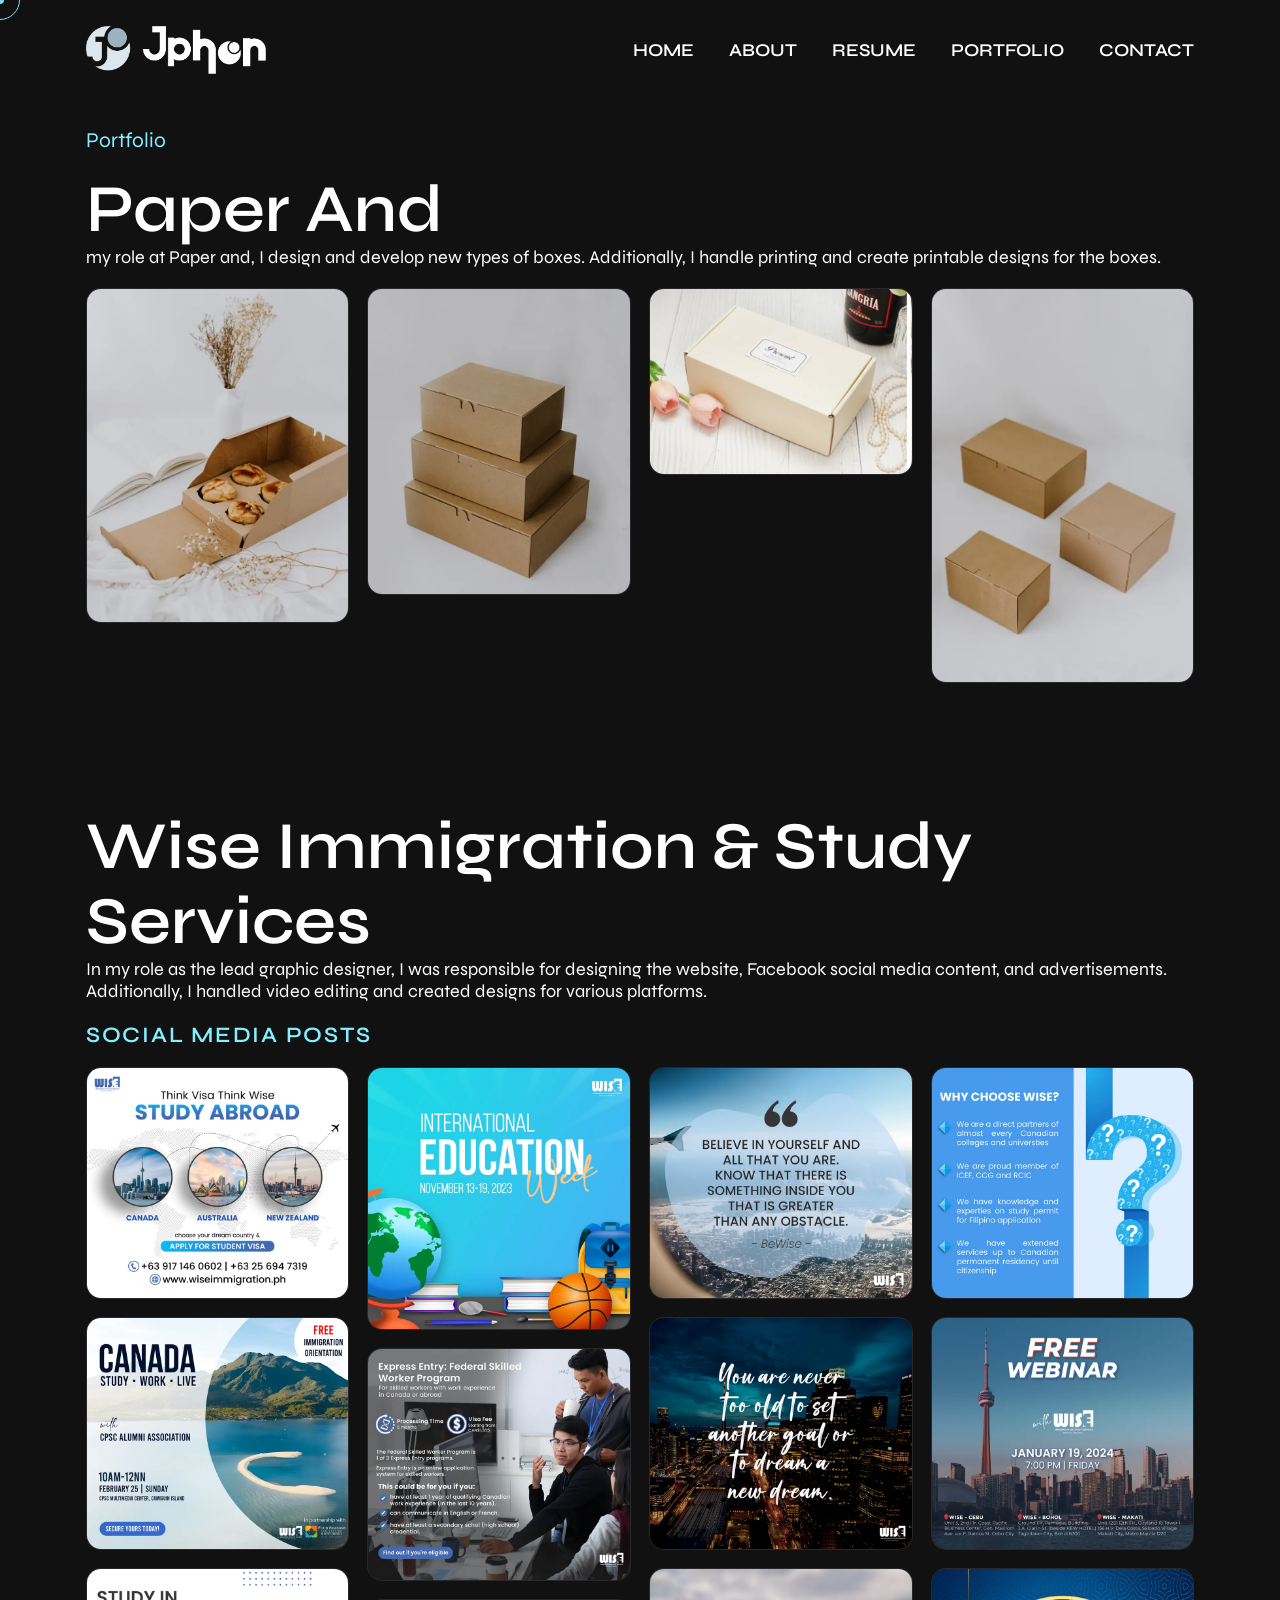
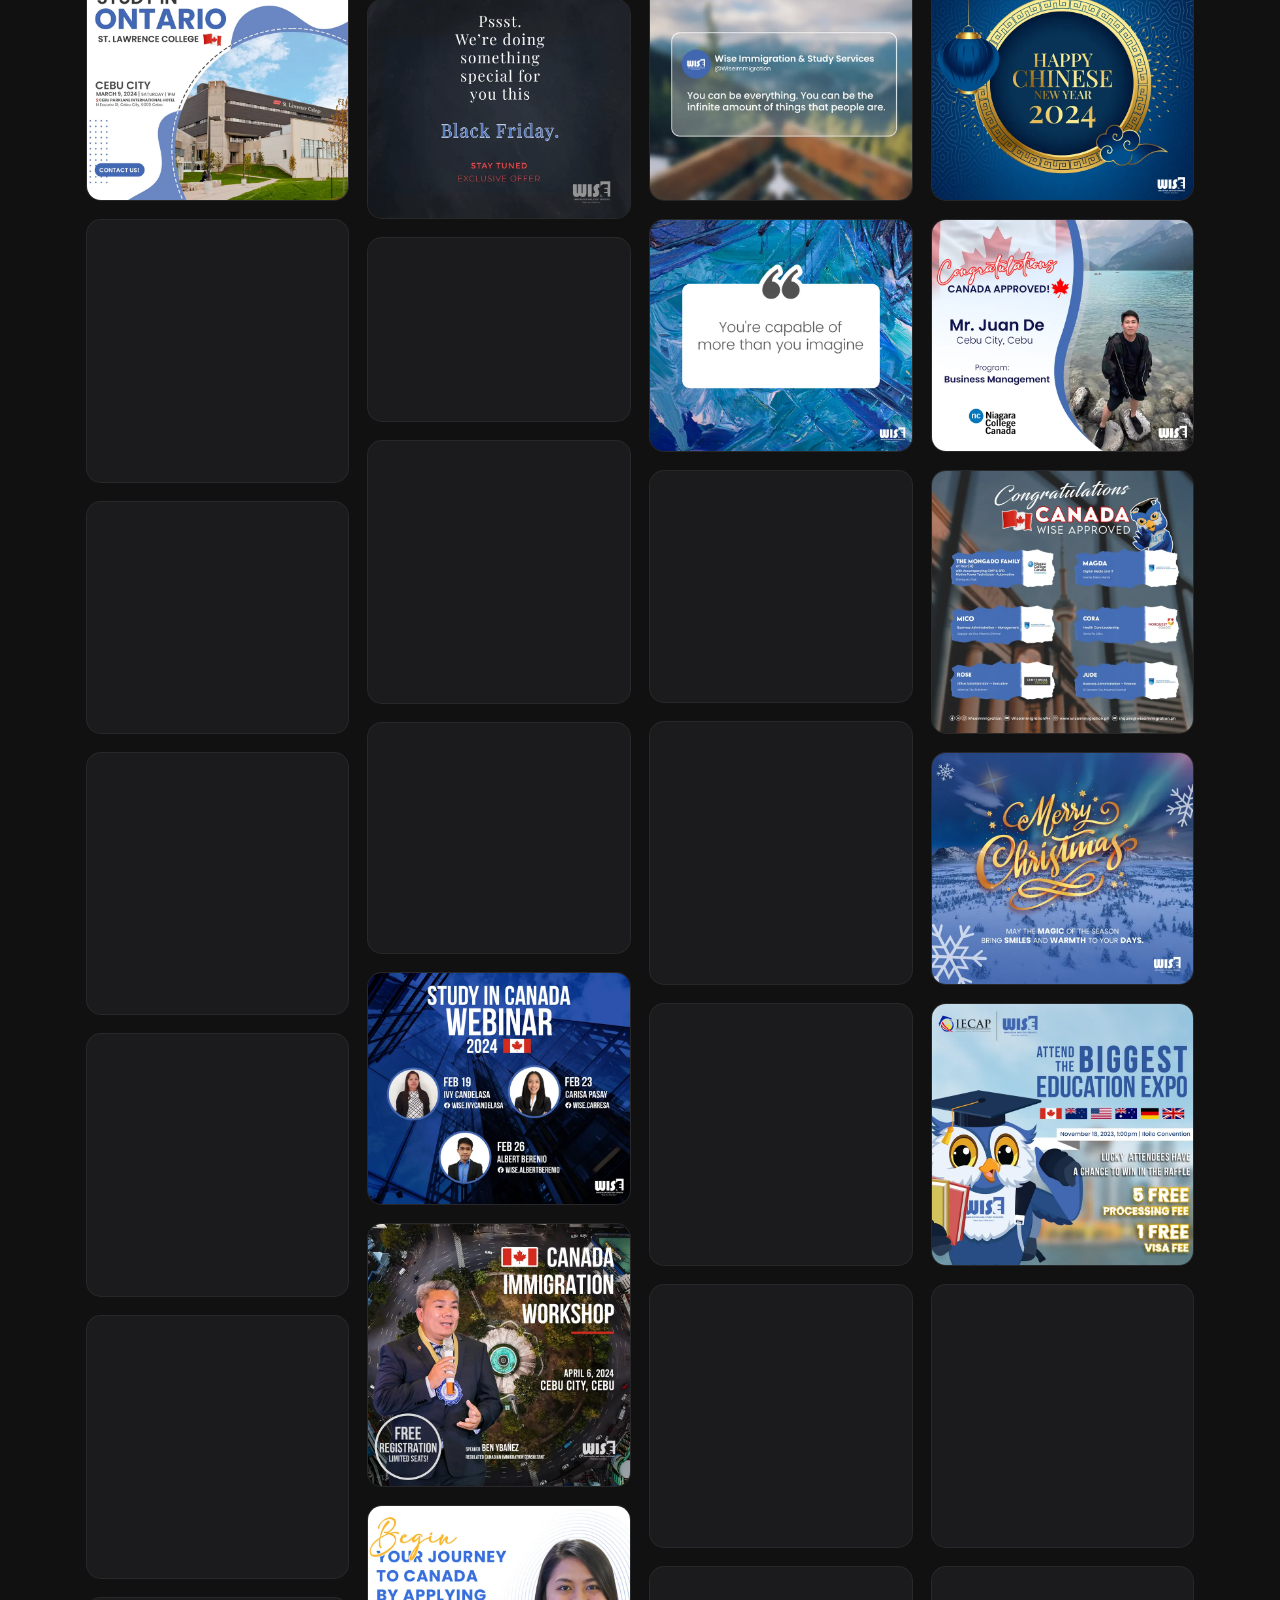
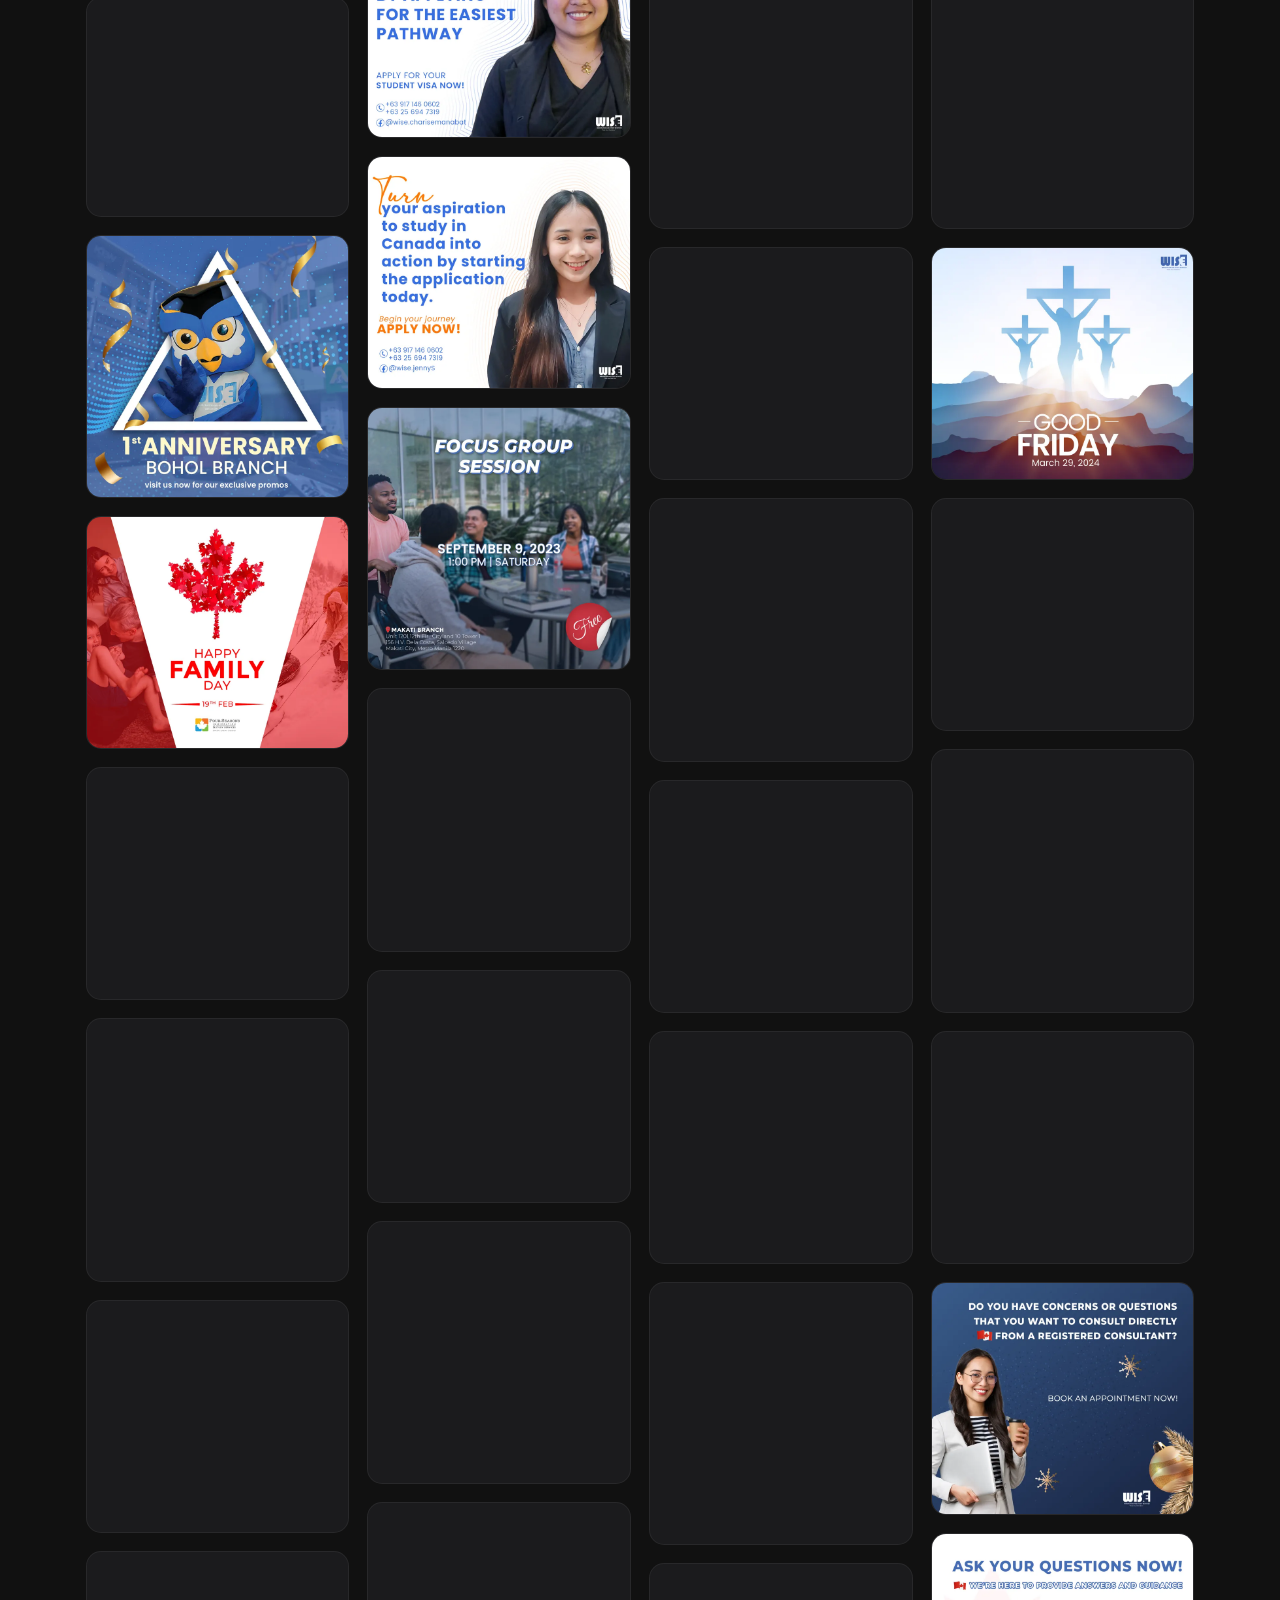
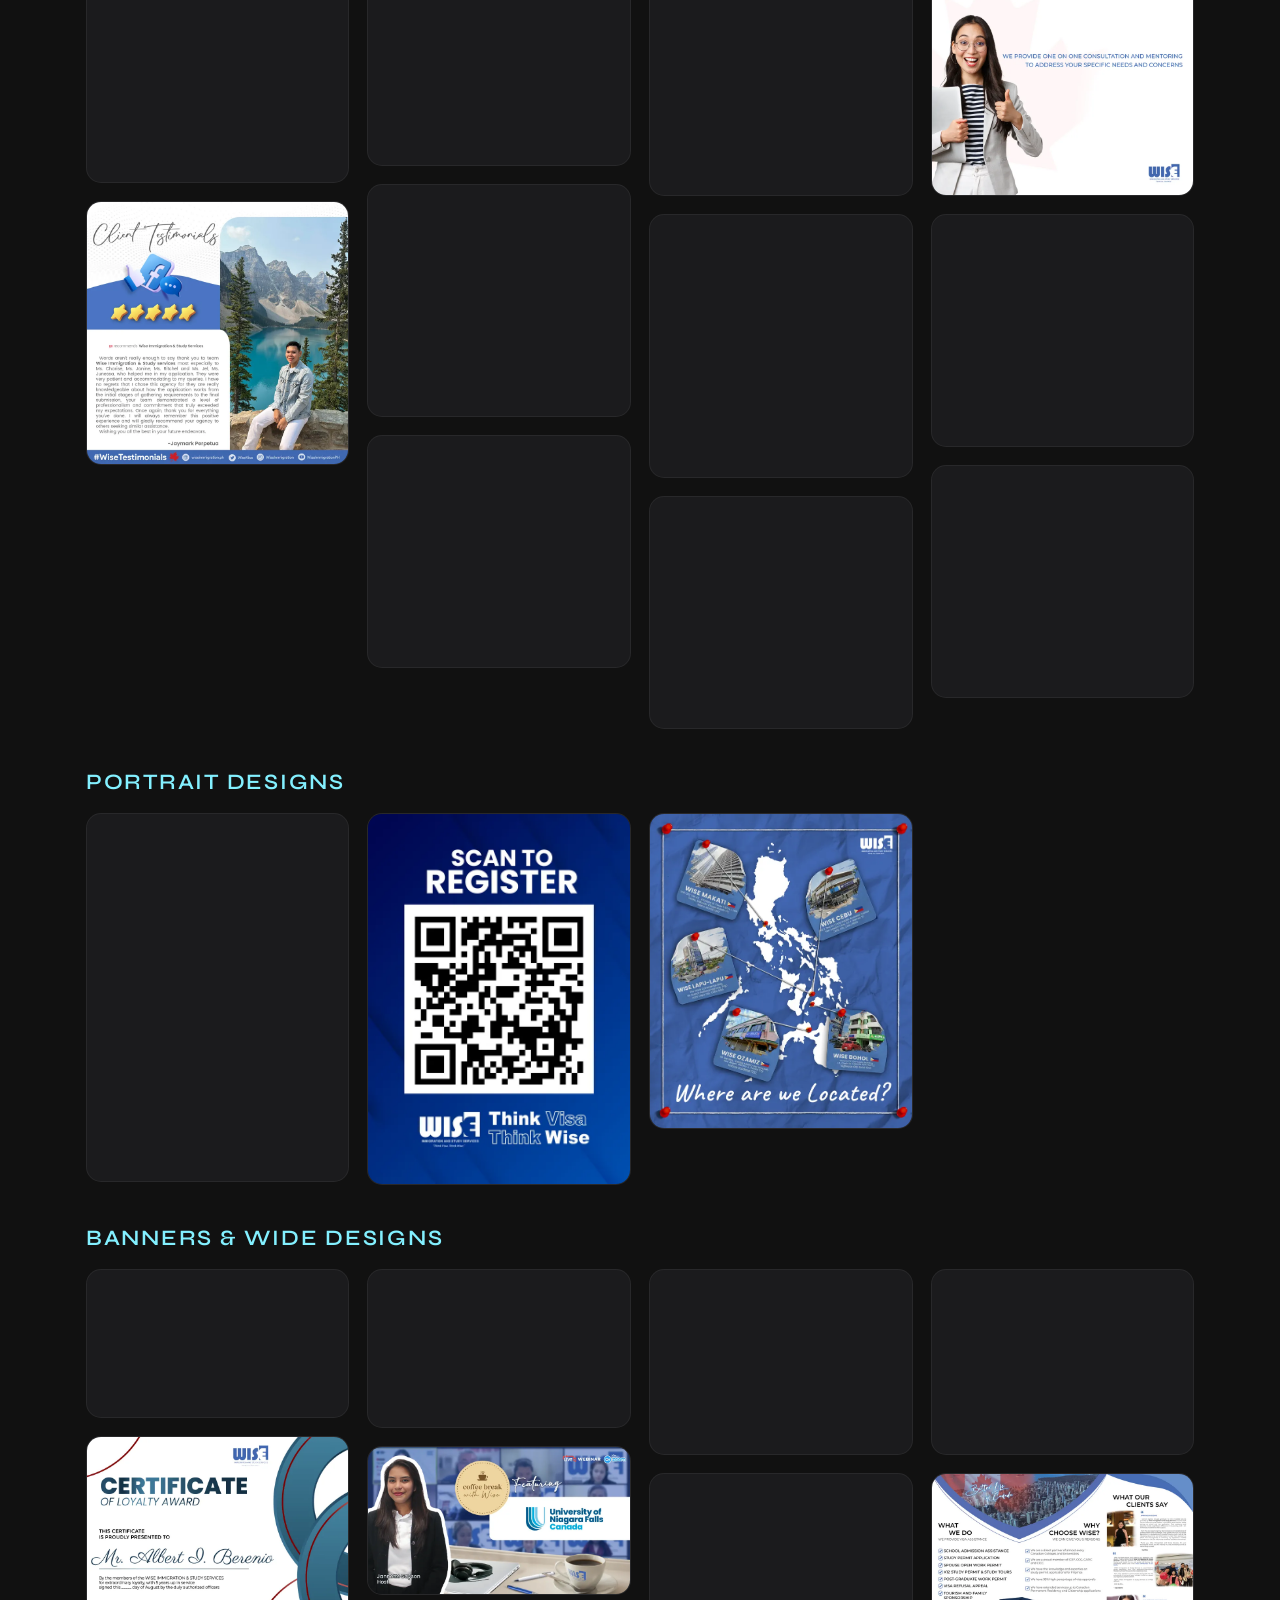
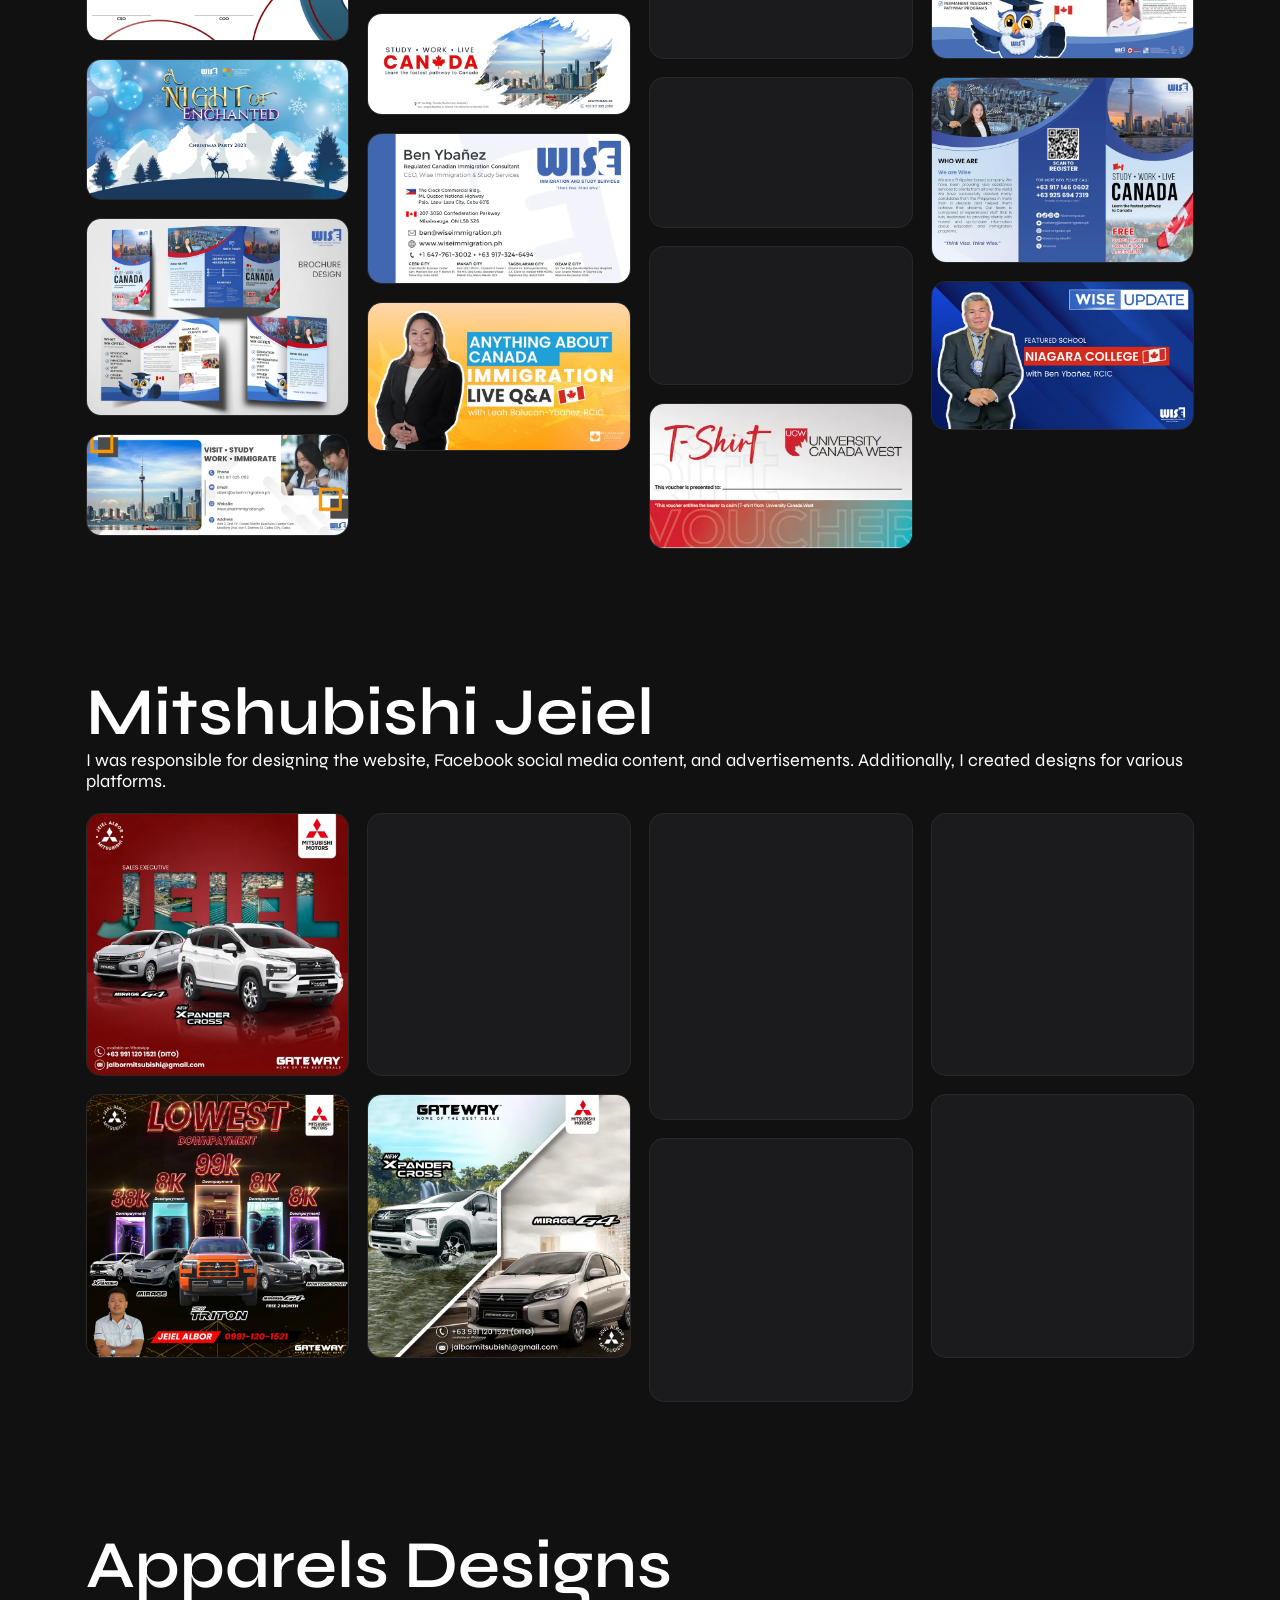
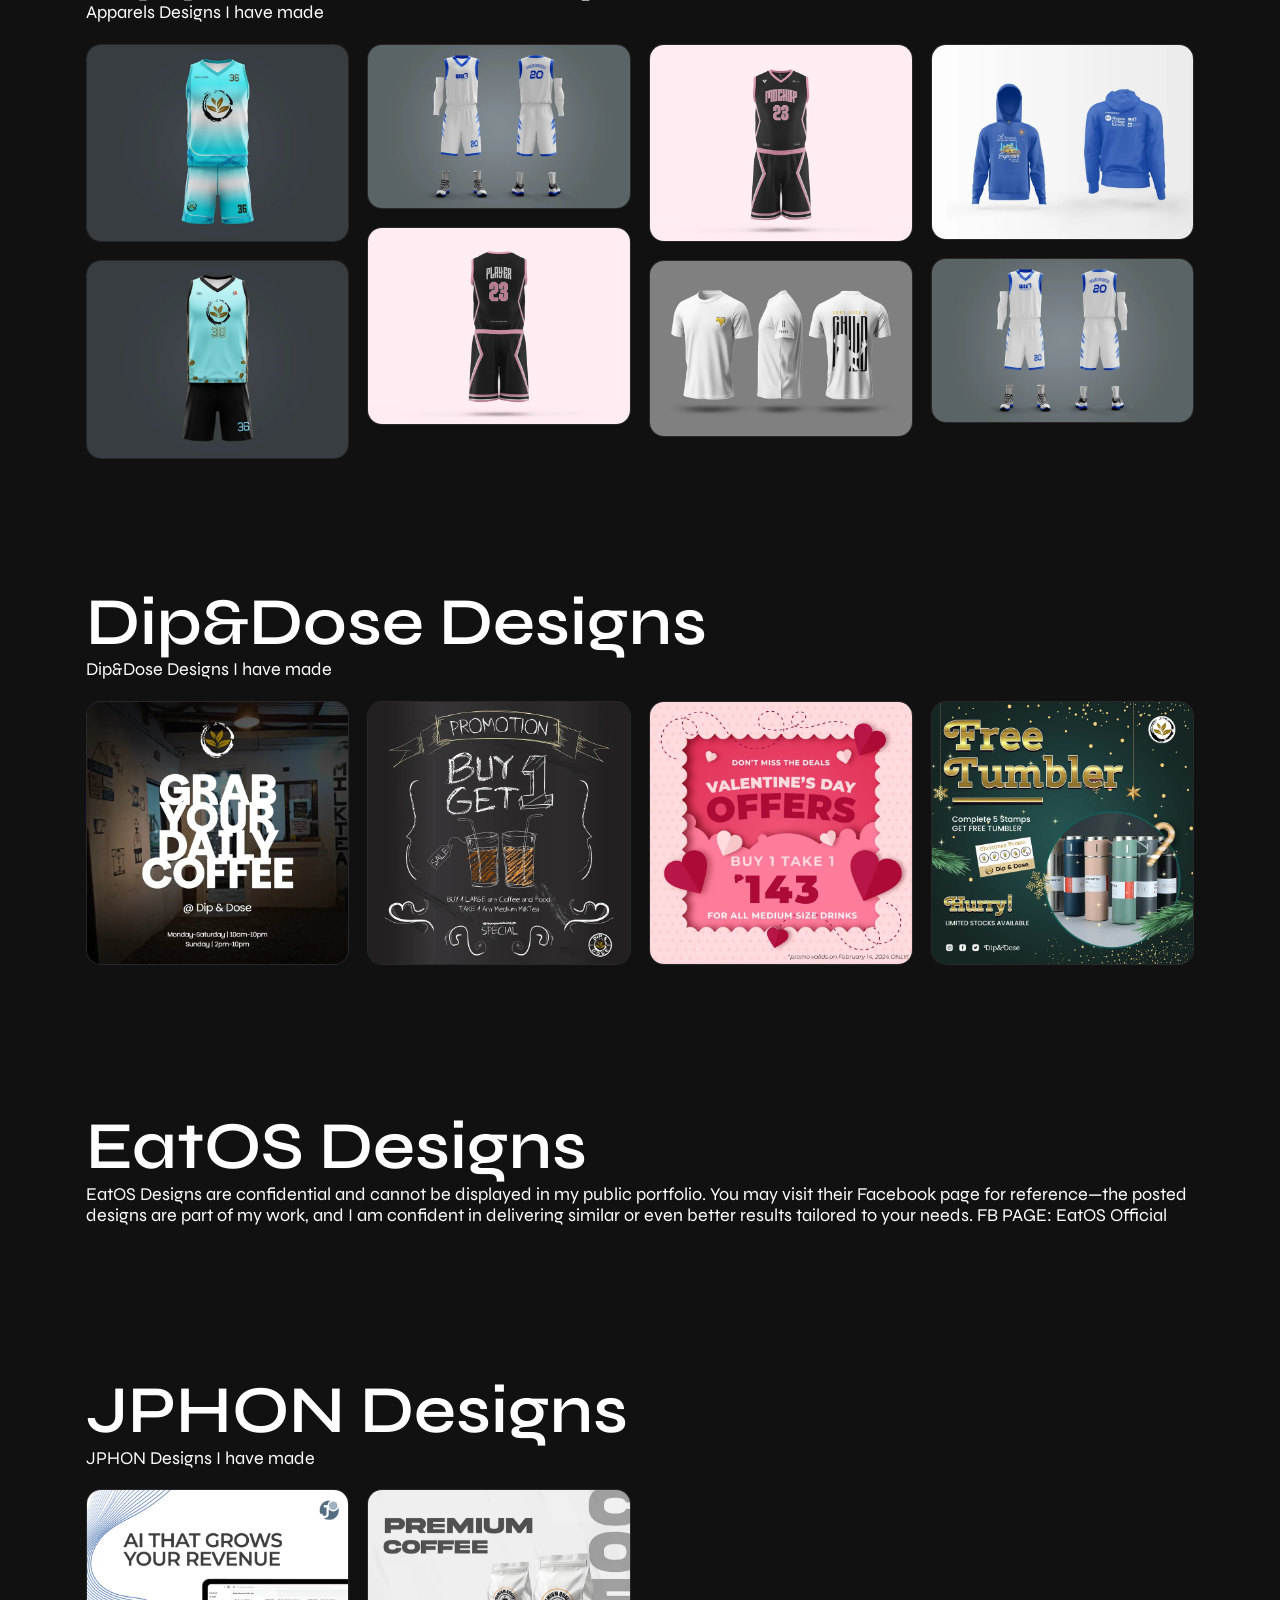
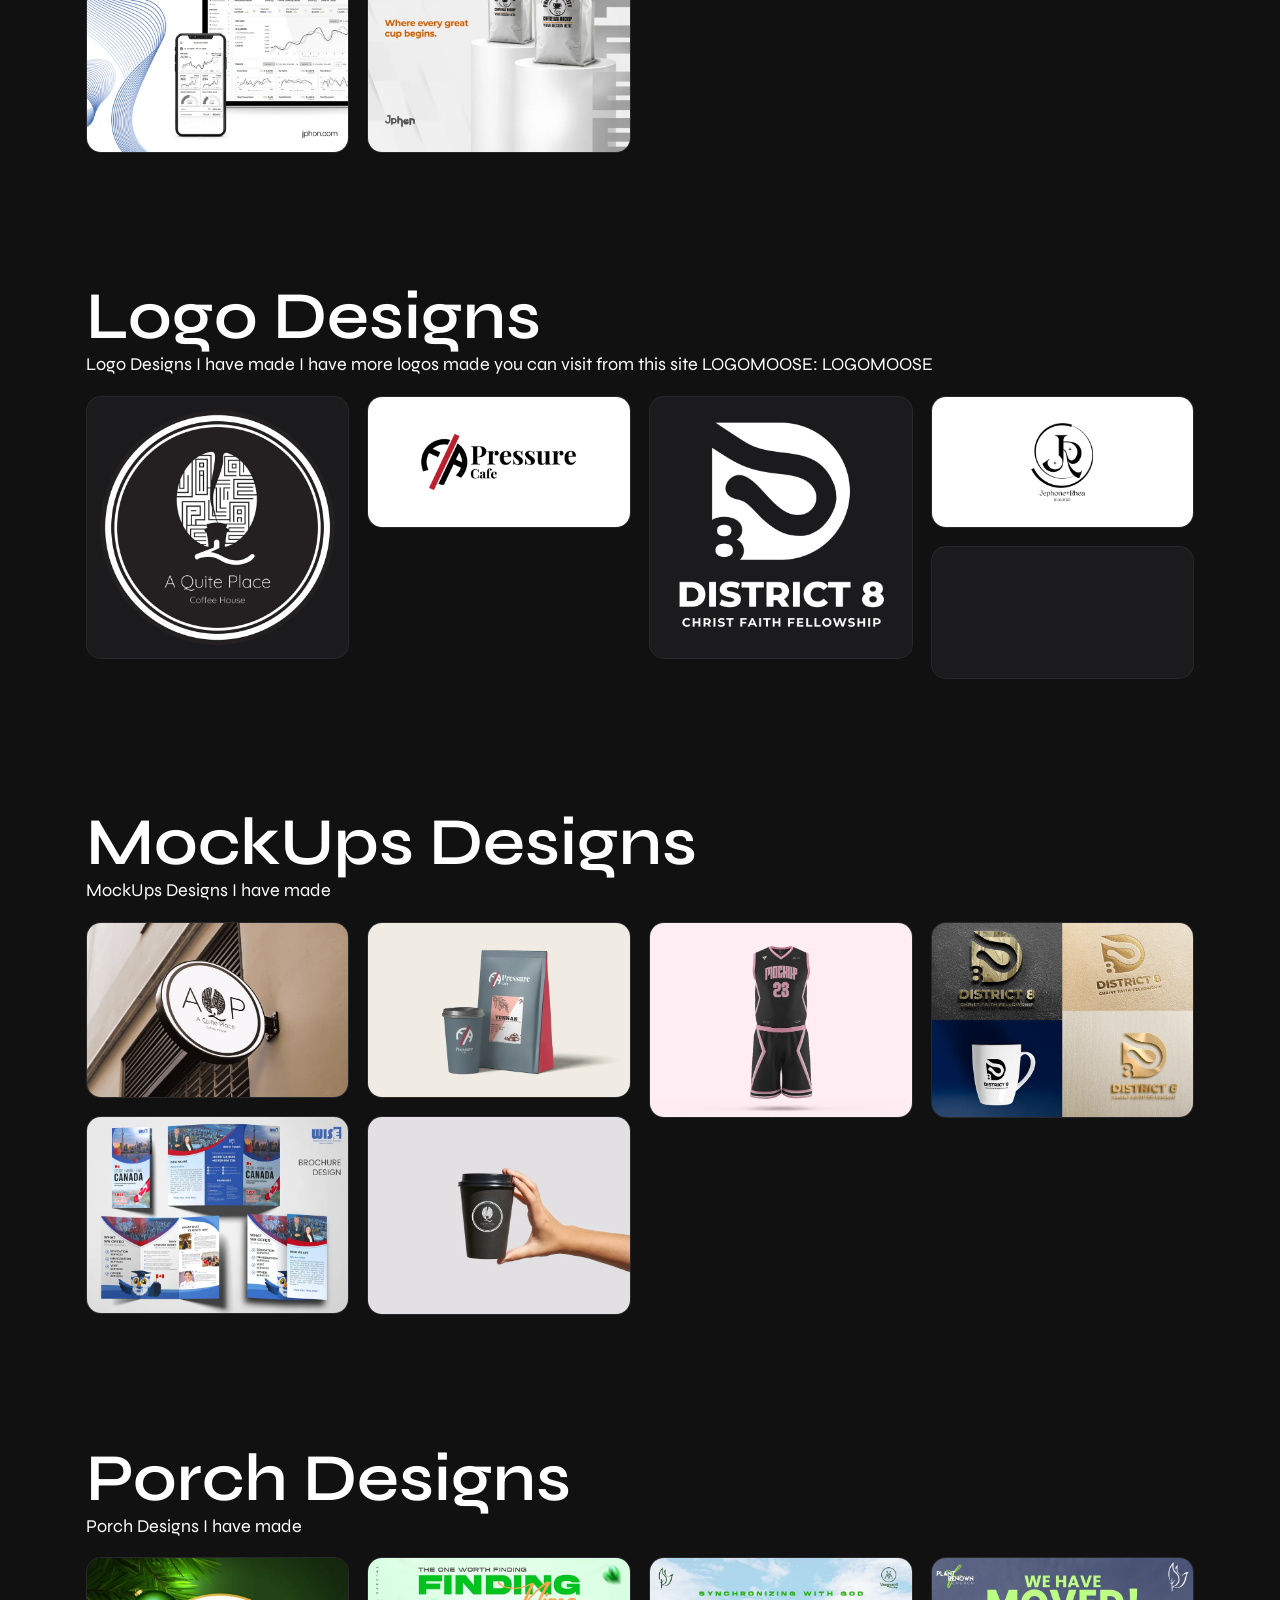
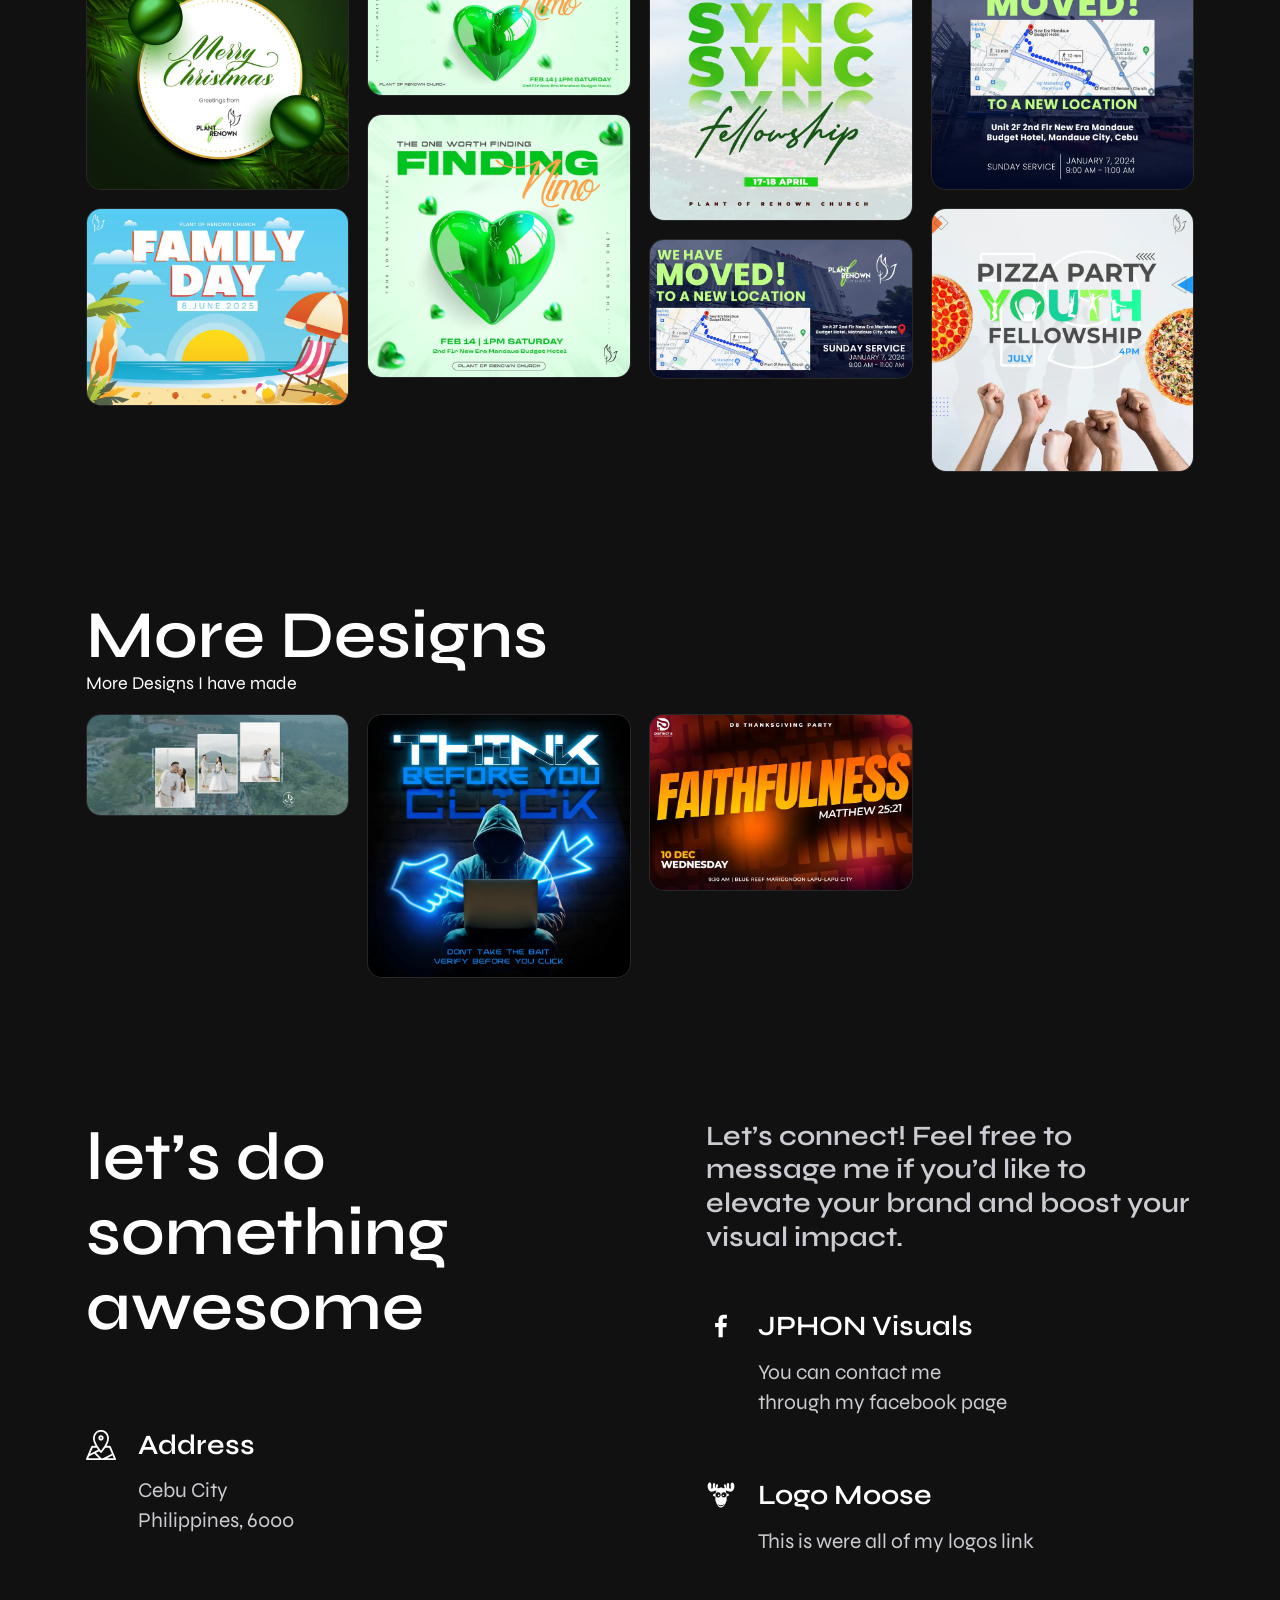
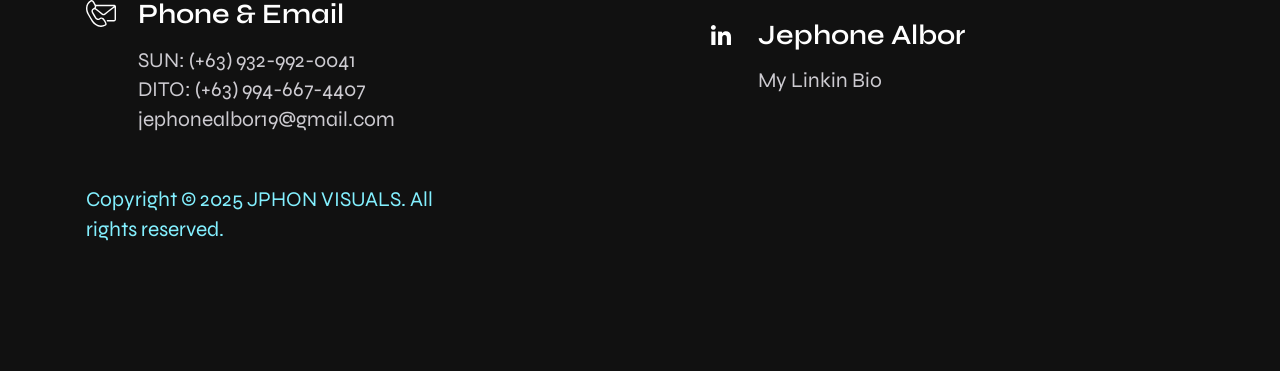
==== commit acaac4c0: "Improve portfolio gallery and link See Works button" ====
--- a/portfolio.html
+++ b/portfolio.html
@@ -16,6 +16,7 @@
     <link rel="stylesheet" href="assets/css/animate.css">
     <link rel="stylesheet" href="assets/css/lightgallery.min.css">
     <link rel="stylesheet" href="assets/css/style.css">
+    <link rel="stylesheet" href="assets/css/gallery.css">
   </head>
   <body>
     <!-- Start Preloader -->
@@ -52,658 +53,408 @@
 
     <!-- Start Portfolio Section -->
     <section id="portfolio">
-
-      <!-- Paper And Gallery -->
-      <div class="cs_height_126 cs_height_lg_80"></div>      
-      <div class="container">
-        <div class="cs_section_heading cs_style_1">
-              <p class="cs_section_subtitle cs_accent_color cs_mb_16 wow fadeInLeft" data-wow-duration="0.8s" data-wow-delay="0.2s">Portfolio</p>
-              <h2 class="cs_section_title cs_fs_67 mb-0">Paper And</h2>
-              <h5 class="cs_project_details">my role at Paper and, I design and develop new types of boxes. Additionally, I handle printing and create printable designs for the boxes.</h5>
-        </div>
-        <div class="cs_grid_2 cs_lightgallery">
-          <div class="cs_grid_item">
-            <a href="assets/portfolio/PaperAnd/1.png" class="cs_portfolio cs_style_1 cs_lightbox_item cs_radius_15 overflow-hidden d-block position-relative">
-              <img src="assets/portfolio/PaperAnd/1.png" alt="">
-            </a>
-          </div>
-          <div class="cs_grid_item">
-            <a href="assets/portfolio/PaperAnd/2.png" class="cs_portfolio cs_style_1 cs_lightbox_item cs_radius_15 overflow-hidden d-block position-relative">
-              <img src="assets/portfolio/PaperAnd/2.png" alt="">
-            </a>
-          </div>
-          <div class="cs_grid_item">
-            <a href="assets/portfolio/PaperAnd/3.png" class="cs_portfolio cs_style_1 cs_lightbox_item cs_radius_15 overflow-hidden d-block position-relative">
-              <img src="assets/portfolio/PaperAnd/3.png" alt="">             
-            </a>
-          </div>
-          <div class="cs_grid_item">
-            <a href="assets/portfolio/PaperAnd/4.png" class="cs_portfolio cs_style_1 cs_lightbox_item cs_radius_15 overflow-hidden d-block position-relative">
-              <img src="assets/portfolio/PaperAnd/4.png" alt="">             
-            </a>
-          </div>
-        </div>
-      </div>
-
-    <!-- Wise Immigration Gallery -->
+      <div class="cs_height_126 cs_height_lg_80"></div>
+      <div class="container">
+        <div class="cs_section_heading cs_style_1">
+          <p class="cs_section_subtitle cs_accent_color cs_mb_16 wow fadeInLeft" data-wow-duration="0.8s" data-wow-delay="0.2s">Portfolio</p>
+          <h2 class="cs_section_title cs_fs_67 mb-0">Paper And</h2>
+          <h5 class="cs_project_details">my role at Paper and, I design and develop new types of boxes. Additionally, I handle printing and create printable designs for the boxes.</h5>
+        </div>
+        <div class="cs_gallery cs_lightgallery">
+          <a href="assets/portfolio-web/large/PaperAnd/1.webp" class="cs_gallery_item cs_lightbox_item" data-sub-html="&lt;h4&gt;1&lt;/h4&gt;&lt;p&gt;Paper And&lt;/p&gt;">
+            <img src="assets/portfolio-web/thumb/PaperAnd/1.webp" alt="1 – Paper And" width="630" height="800" fetchpriority="high" decoding="async">
+          </a>
+          <a href="assets/portfolio-web/large/PaperAnd/2.webp" class="cs_gallery_item cs_lightbox_item" data-sub-html="&lt;h4&gt;2&lt;/h4&gt;&lt;p&gt;Paper And&lt;/p&gt;">
+            <img src="assets/portfolio-web/thumb/PaperAnd/2.webp" alt="2 – Paper And" width="686" height="800" fetchpriority="high" decoding="async">
+          </a>
+          <a href="assets/portfolio-web/large/PaperAnd/3.webp" class="cs_gallery_item cs_lightbox_item" data-sub-html="&lt;h4&gt;3&lt;/h4&gt;&lt;p&gt;Paper And&lt;/p&gt;">
+            <img src="assets/portfolio-web/thumb/PaperAnd/3.webp" alt="3 – Paper And" width="800" height="565" fetchpriority="high" decoding="async">
+          </a>
+          <a href="assets/portfolio-web/large/PaperAnd/4.webp" class="cs_gallery_item cs_lightbox_item" data-sub-html="&lt;h4&gt;4&lt;/h4&gt;&lt;p&gt;Paper And&lt;/p&gt;">
+            <img src="assets/portfolio-web/thumb/PaperAnd/4.webp" alt="4 – Paper And" width="533" height="800" fetchpriority="high" decoding="async">
+          </a>
+        </div>
+      </div>
+
       <div class="cs_height_126 cs_height_lg_80"></div>
       <div class="container">
         <div class="cs_section_heading cs_style_1">
           <h2 class="cs_section_title cs_fs_67 mb-0">Wise Immigration & Study Services</h2>
-          <h5 class="cs_project_details">In my role as the lead graphic designer, I was responsible for designing the website,
-            Facebook social media content, and advertisements. Additionally, I handled video editing and created designs for various platforms. </h5>
-        </div>
-        <div class="cs_grid_2 cs_lightgallery">
-          <div class="cs_grid_item">
-            <a href="assets/img/portfolio_1.jpeg" class="cs_portfolio cs_style_1 cs_lightbox_item cs_radius_15 overflow-hidden d-block position-relative">
-              <img src="assets/portfolio/Wise/Square/Best/Study in Australia Wall Post 2.png" alt="">
-            </a>
-          </div>
-          <div class="cs_grid_item">
-            <a href="assets/img/portfolio_3.jpeg" class="cs_portfolio cs_style_1 cs_lightbox_item cs_radius_15 overflow-hidden d-block position-relative">
-              <img src="assets/portfolio/Wise/Square/Best/CPSC Allumni.png" alt="">
-            </a>
-          </div>
-          <div class="cs_grid_item">
-            <a href="assets/img/portfolio_2.jpeg" class="cs_portfolio cs_style_1 cs_lightbox_item cs_radius_15 overflow-hidden d-block position-relative">
-              <img src="assets/portfolio/Wise/Square/Best/Study In Sugbo.png" alt="">             
-            </a>
-          </div>
-          <div class="cs_grid_item">
-            <a href="assets/img/portfolio_2.jpeg" class="cs_portfolio cs_style_1 cs_lightbox_item cs_radius_15 overflow-hidden d-block position-relative">
-              <img src="assets/portfolio/Wise/Square/Best/School Partner Design 1.png" alt="">             
-            </a>
-          </div>
-          <div class="cs_grid_item">
-            <a href="assets/img/portfolio_2.jpeg" class="cs_portfolio cs_style_1 cs_lightbox_item cs_radius_15 overflow-hidden d-block position-relative">
-              <img src="assets/portfolio/Wise/Square/Best/Sale Promo 2.png" alt="">             
-            </a>
-          </div>
-          <div class="cs_grid_item">
-            <a href="assets/img/portfolio_2.jpeg" class="cs_portfolio cs_style_1 cs_lightbox_item cs_radius_15 overflow-hidden d-block position-relative">
-              <img src="assets/portfolio/Wise/Square/Best/Free Immigration Clinic Seneca 2.png" alt="">             
-            </a>
-          </div>
-          <div class="cs_grid_item">
-            <a href="assets/img/portfolio_2.jpeg" class="cs_portfolio cs_style_1 cs_lightbox_item cs_radius_15 overflow-hidden d-block position-relative">
-              <img src="assets/portfolio/Wise/Square/Best/Byahe Ta Bai 2023 5.png" alt="">             
-            </a>
-          </div>
-          <div class="cs_grid_item">
-            <a href="assets/img/portfolio_2.jpeg" class="cs_portfolio cs_style_1 cs_lightbox_item cs_radius_15 overflow-hidden d-block position-relative">
-              <img src="assets/portfolio/Wise/Square/Best/Approve-01.png" alt="">             
-            </a>
-          </div>
-          <div class="cs_grid_item">
-            <a href="assets/img/portfolio_2.jpeg" class="cs_portfolio cs_style_1 cs_lightbox_item cs_radius_15 overflow-hidden d-block position-relative">
-              <img src="assets/portfolio/Wise/Square/Best/Black Friday Promo 01.png" alt="">             
-            </a>
-          </div>
-          <div class="cs_grid_item">
-            <a href="assets/img/portfolio_2.jpeg" class="cs_portfolio cs_style_1 cs_lightbox_item cs_radius_15 overflow-hidden d-block position-relative">
-              <img src="assets/portfolio/Wise/Square/Best/Bohol Anniversary.png" alt="">             
-            </a>
-          </div>
-          <div class="cs_grid_item">
-            <a href="assets/img/portfolio_2.jpeg" class="cs_portfolio cs_style_1 cs_lightbox_item cs_radius_15 overflow-hidden d-block position-relative">
-              <img src="assets/portfolio/Wise/Square/Best/Family Day Cnada.png" alt="">             
-            </a>
-          </div>
-          <div class="cs_grid_item">
-            <a href="assets/img/portfolio_2.jpeg" class="cs_portfolio cs_style_1 cs_lightbox_item cs_radius_15 overflow-hidden d-block position-relative">
-              <img src="assets/portfolio/Wise/Square/Best/FS Patricks Day.png" alt="">             
-            </a>
-          </div>
-          <div class="cs_grid_item">
-            <a href="assets/img/portfolio_2.jpeg" class="cs_portfolio cs_style_1 cs_lightbox_item cs_radius_15 overflow-hidden d-block position-relative">
-              <img src="assets/portfolio/Wise/Square/Best/We Are Located Here-01.png" alt="">             
-            </a>
-          </div>
-          <div class="cs_grid_item">
-            <a href="assets/img/portfolio_2.jpeg" class="cs_portfolio cs_style_1 cs_lightbox_item cs_radius_15 overflow-hidden d-block position-relative">
-              <img src="assets/portfolio/Wise/Square/Best/Wise Edsa Rev.png" alt="">             
-            </a>
-          </div>
-          <div class="cs_grid_item">
-            <a href="assets/img/portfolio_2.jpeg" class="cs_portfolio cs_style_1 cs_lightbox_item cs_radius_15 overflow-hidden d-block position-relative">
-              <img src="assets/portfolio/Wise/Square/Best/Wise Reviews 1.png" alt="">             
-            </a>
-          </div>
-          <div class="cs_grid_item">
-            <a href="assets/img/portfolio_2.jpeg" class="cs_portfolio cs_style_1 cs_lightbox_item cs_radius_15 overflow-hidden d-block position-relative">
-              <img src="assets/portfolio/Wise/Square/Best/Recommends 1 OK.png" alt="">             
-            </a>
-          </div>
-          <div class="cs_grid_item">
-            <a href="assets/img/portfolio_2.jpeg" class="cs_portfolio cs_style_1 cs_lightbox_item cs_radius_15 overflow-hidden d-block position-relative">
-              <img src="assets/portfolio/Wise/Square/Best/Wise Education Week.png" alt="">             
-            </a>
-          </div>
-          <div class="cs_grid_item">
-            <a href="assets/img/portfolio_2.jpeg" class="cs_portfolio cs_style_1 cs_lightbox_item cs_radius_15 overflow-hidden d-block position-relative">
-              <img src="assets/portfolio/Wise/Square/Square 1.png" alt="">             
-            </a>
-          </div>
-          <div class="cs_grid_item">
-            <a href="assets/img/portfolio_2.jpeg" class="cs_portfolio cs_style_1 cs_lightbox_item cs_radius_15 overflow-hidden d-block position-relative">
-              <img src="assets/portfolio/Wise/Square/Square 2.png" alt="">             
-            </a>
-          </div>
-          <div class="cs_grid_item">
-            <a href="assets/img/portfolio_2.jpeg" class="cs_portfolio cs_style_1 cs_lightbox_item cs_radius_15 overflow-hidden d-block position-relative">
-              <img src="assets/portfolio/Wise/Square/Square 3.png" alt="">             
-            </a>
-          </div>
-          <div class="cs_grid_item">
-            <a href="assets/img/portfolio_2.jpeg" class="cs_portfolio cs_style_1 cs_lightbox_item cs_radius_15 overflow-hidden d-block position-relative">
-              <img src="assets/portfolio/Wise/Square/Square 4.png" alt="">             
-            </a>
-          </div>
-          <div class="cs_grid_item">
-            <a href="assets/img/portfolio_2.jpeg" class="cs_portfolio cs_style_1 cs_lightbox_item cs_radius_15 overflow-hidden d-block position-relative">
-              <img src="assets/portfolio/Wise/Square/Square 5.png" alt="">             
-            </a>
-          </div>
-          <div class="cs_grid_item">
-            <a href="assets/img/portfolio_2.jpeg" class="cs_portfolio cs_style_1 cs_lightbox_item cs_radius_15 overflow-hidden d-block position-relative">
-              <img src="assets/portfolio/Wise/Square/Square 6.png" alt="">             
-            </a>
-          </div>
-          <div class="cs_grid_item">
-            <a href="assets/img/portfolio_2.jpeg" class="cs_portfolio cs_style_1 cs_lightbox_item cs_radius_15 overflow-hidden d-block position-relative">
-              <img src="assets/portfolio/Wise/Square/Square 7.png" alt="">             
-            </a>
-          </div>
-          <div class="cs_grid_item">
-            <a href="assets/img/portfolio_2.jpeg" class="cs_portfolio cs_style_1 cs_lightbox_item cs_radius_15 overflow-hidden d-block position-relative">
-              <img src="assets/portfolio/Wise/Square/Square 8.png" alt="">             
-            </a>
-          </div>
-          <div class="cs_grid_item">
-            <a href="assets/img/portfolio_2.jpeg" class="cs_portfolio cs_style_1 cs_lightbox_item cs_radius_15 overflow-hidden d-block position-relative">
-              <img src="assets/portfolio/Wise/Square/Square 9.png" alt="">             
-            </a>
-          </div>
-          <div class="cs_grid_item">
-            <a href="assets/img/portfolio_2.jpeg" class="cs_portfolio cs_style_1 cs_lightbox_item cs_radius_15 overflow-hidden d-block position-relative">
-              <img src="assets/portfolio/Wise/Square/Square 10.png" alt="">             
-            </a>
-          </div>
-          <div class="cs_grid_item">
-            <a href="assets/img/portfolio_2.jpeg" class="cs_portfolio cs_style_1 cs_lightbox_item cs_radius_15 overflow-hidden d-block position-relative">
-              <img src="assets/portfolio/Wise/Square/Square 11.png" alt="">             
-            </a>
-          </div>
-          <div class="cs_grid_item">
-            <a href="assets/img/portfolio_2.jpeg" class="cs_portfolio cs_style_1 cs_lightbox_item cs_radius_15 overflow-hidden d-block position-relative">
-              <img src="assets/portfolio/Wise/Square/Square 12.png" alt="">             
-            </a>
-          </div>
-          <div class="cs_grid_item">
-            <a href="assets/img/portfolio_2.jpeg" class="cs_portfolio cs_style_1 cs_lightbox_item cs_radius_15 overflow-hidden d-block position-relative">
-              <img src="assets/portfolio/Wise/Square/Square 13.png" alt="">             
-            </a>
-          </div>
-          <div class="cs_grid_item">
-            <a href="assets/img/portfolio_2.jpeg" class="cs_portfolio cs_style_1 cs_lightbox_item cs_radius_15 overflow-hidden d-block position-relative">
-              <img src="assets/portfolio/Wise/Square/Square 14.png" alt="">             
-            </a>
-          </div>
-          <div class="cs_grid_item">
-            <a href="assets/img/portfolio_2.jpeg" class="cs_portfolio cs_style_1 cs_lightbox_item cs_radius_15 overflow-hidden d-block position-relative">
-              <img src="assets/portfolio/Wise/Square/Square 15.png" alt="">             
-            </a>
-          </div>
-          <div class="cs_grid_item">
-            <a href="assets/img/portfolio_2.jpeg" class="cs_portfolio cs_style_1 cs_lightbox_item cs_radius_15 overflow-hidden d-block position-relative">
-              <img src="assets/portfolio/Wise/Square/Square 16.png" alt="">             
-            </a>
-          </div>
-          <div class="cs_grid_item">
-            <a href="assets/img/portfolio_2.jpeg" class="cs_portfolio cs_style_1 cs_lightbox_item cs_radius_15 overflow-hidden d-block position-relative">
-              <img src="assets/portfolio/Wise/Square/Square 17.png" alt="">             
-            </a>
-          </div>
-          <div class="cs_grid_item">
-            <a href="assets/img/portfolio_2.jpeg" class="cs_portfolio cs_style_1 cs_lightbox_item cs_radius_15 overflow-hidden d-block position-relative">
-              <img src="assets/portfolio/Wise/Square/Square 18.png" alt="">             
-            </a>
-          </div>
-          <div class="cs_grid_item">
-            <a href="assets/img/portfolio_2.jpeg" class="cs_portfolio cs_style_1 cs_lightbox_item cs_radius_15 overflow-hidden d-block position-relative">
-              <img src="assets/portfolio/Wise/Square/Square 19.png" alt="">             
-            </a>
-          </div>
-          <div class="cs_grid_item">
-            <a href="assets/img/portfolio_2.jpeg" class="cs_portfolio cs_style_1 cs_lightbox_item cs_radius_15 overflow-hidden d-block position-relative">
-              <img src="assets/portfolio/Wise/Square/Square 20.png" alt="">             
-            </a>
-          </div>
-          <div class="cs_grid_item">
-            <a href="assets/img/portfolio_2.jpeg" class="cs_portfolio cs_style_1 cs_lightbox_item cs_radius_15 overflow-hidden d-block position-relative">
-              <img src="assets/portfolio/Wise/Square/Square 21.png" alt="">             
-            </a>
-          </div>
-          <div class="cs_grid_item">
-            <a href="assets/img/portfolio_2.jpeg" class="cs_portfolio cs_style_1 cs_lightbox_item cs_radius_15 overflow-hidden d-block position-relative">
-              <img src="assets/portfolio/Wise/Square/Square 22.png" alt="">             
-            </a>
-          </div>
-          <div class="cs_grid_item">
-            <a href="assets/img/portfolio_2.jpeg" class="cs_portfolio cs_style_1 cs_lightbox_item cs_radius_15 overflow-hidden d-block position-relative">
-              <img src="assets/portfolio/Wise/Square/Square 23.png" alt="">             
-            </a>
-          </div>
-          <div class="cs_grid_item">
-            <a href="assets/img/portfolio_2.jpeg" class="cs_portfolio cs_style_1 cs_lightbox_item cs_radius_15 overflow-hidden d-block position-relative">
-              <img src="assets/portfolio/Wise/Square/Square 24.png" alt="">             
-            </a>
-          </div>
-          <div class="cs_grid_item">
-            <a href="assets/img/portfolio_2.jpeg" class="cs_portfolio cs_style_1 cs_lightbox_item cs_radius_15 overflow-hidden d-block position-relative">
-              <img src="assets/portfolio/Wise/Square/Square 25.png" alt="">             
-            </a>
-          </div>
-          <div class="cs_grid_item">
-            <a href="assets/img/portfolio_2.jpeg" class="cs_portfolio cs_style_1 cs_lightbox_item cs_radius_15 overflow-hidden d-block position-relative">
-              <img src="assets/portfolio/Wise/Square/Square 26.png" alt="">             
-            </a>
-          </div>
-          <div class="cs_grid_item">
-            <a href="assets/img/portfolio_2.jpeg" class="cs_portfolio cs_style_1 cs_lightbox_item cs_radius_15 overflow-hidden d-block position-relative">
-              <img src="assets/portfolio/Wise/Square/Square 27.png" alt="">             
-            </a>
-          </div>
-          <div class="cs_grid_item">
-            <a href="assets/img/portfolio_2.jpeg" class="cs_portfolio cs_style_1 cs_lightbox_item cs_radius_15 overflow-hidden d-block position-relative">
-              <img src="assets/portfolio/Wise/Square/Square 28.png" alt="">             
-            </a>
-          </div>
-          <div class="cs_grid_item">
-            <a href="assets/img/portfolio_2.jpeg" class="cs_portfolio cs_style_1 cs_lightbox_item cs_radius_15 overflow-hidden d-block position-relative">
-              <img src="assets/portfolio/Wise/Square/Square 29.png" alt="">             
-            </a>
-          </div>
-          <div class="cs_grid_item">
-            <a href="assets/img/portfolio_2.jpeg" class="cs_portfolio cs_style_1 cs_lightbox_item cs_radius_15 overflow-hidden d-block position-relative">
-              <img src="assets/portfolio/Wise/Square/Square 30.png" alt="">             
-            </a>
-          </div>
-          <div class="cs_grid_item">
-            <a href="assets/img/portfolio_2.jpeg" class="cs_portfolio cs_style_1 cs_lightbox_item cs_radius_15 overflow-hidden d-block position-relative">
-              <img src="assets/portfolio/Wise/Square/Square 31.png" alt="">             
-            </a>
-          </div>
-          <div class="cs_grid_item">
-            <a href="assets/img/portfolio_2.jpeg" class="cs_portfolio cs_style_1 cs_lightbox_item cs_radius_15 overflow-hidden d-block position-relative">
-              <img src="assets/portfolio/Wise/Square/Square 32.png" alt="">             
-            </a>
-          </div>
-          <div class="cs_grid_item">
-            <a href="assets/img/portfolio_2.jpeg" class="cs_portfolio cs_style_1 cs_lightbox_item cs_radius_15 overflow-hidden d-block position-relative">
-              <img src="assets/portfolio/Wise/Square/Square 33.png" alt="">             
-            </a>
-          </div>
-          <div class="cs_grid_item">
-            <a href="assets/img/portfolio_2.jpeg" class="cs_portfolio cs_style_1 cs_lightbox_item cs_radius_15 overflow-hidden d-block position-relative">
-              <img src="assets/portfolio/Wise/Square/Square 34.png" alt="">             
-            </a>
-          </div>
-          <div class="cs_grid_item">
-            <a href="assets/img/portfolio_2.jpeg" class="cs_portfolio cs_style_1 cs_lightbox_item cs_radius_15 overflow-hidden d-block position-relative">
-              <img src="assets/portfolio/Wise/Square/Square 35.png" alt="">             
-            </a>
-          </div>
-          <div class="cs_grid_item">
-            <a href="assets/img/portfolio_2.jpeg" class="cs_portfolio cs_style_1 cs_lightbox_item cs_radius_15 overflow-hidden d-block position-relative">
-              <img src="assets/portfolio/Wise/Square/Square 36.png" alt="">             
-            </a>
-          </div>
-          <div class="cs_grid_item">
-            <a href="assets/img/portfolio_2.jpeg" class="cs_portfolio cs_style_1 cs_lightbox_item cs_radius_15 overflow-hidden d-block position-relative">
-              <img src="assets/portfolio/Wise/Square/Square 37.png" alt="">             
-            </a>
-          </div>
-          <div class="cs_grid_item">
-            <a href="assets/img/portfolio_2.jpeg" class="cs_portfolio cs_style_1 cs_lightbox_item cs_radius_15 overflow-hidden d-block position-relative">
-              <img src="assets/portfolio/Wise/Square/Square 38.png" alt="">             
-            </a>
-          </div>
-          <div class="cs_grid_item">
-            <a href="assets/img/portfolio_2.jpeg" class="cs_portfolio cs_style_1 cs_lightbox_item cs_radius_15 overflow-hidden d-block position-relative">
-              <img src="assets/portfolio/Wise/Square/Square 39.png" alt="">             
-            </a>
-          </div>
-          <div class="cs_grid_item">
-            <a href="assets/img/portfolio_2.jpeg" class="cs_portfolio cs_style_1 cs_lightbox_item cs_radius_15 overflow-hidden d-block position-relative">
-              <img src="assets/portfolio/Wise/Square/Square 40.png" alt="">             
-            </a>
-          </div>
-          <div class="cs_grid_item">
-            <a href="assets/img/portfolio_2.jpeg" class="cs_portfolio cs_style_1 cs_lightbox_item cs_radius_15 overflow-hidden d-block position-relative">
-              <img src="assets/portfolio/Wise/Square/Square 41.png" alt="">             
-            </a>
-          </div>
-          <div class="cs_grid_item">
-            <a href="assets/img/portfolio_2.jpeg" class="cs_portfolio cs_style_1 cs_lightbox_item cs_radius_15 overflow-hidden d-block position-relative">
-              <img src="assets/portfolio/Wise/Square/Square 42.png" alt="">             
-            </a>
-          </div>
-          <div class="cs_grid_item">
-            <a href="assets/img/portfolio_2.jpeg" class="cs_portfolio cs_style_1 cs_lightbox_item cs_radius_15 overflow-hidden d-block position-relative">
-              <img src="assets/portfolio/Wise/Square/Square 43.png" alt="">             
-            </a>
-          </div>
-          <div class="cs_grid_item">
-            <a href="assets/img/portfolio_2.jpeg" class="cs_portfolio cs_style_1 cs_lightbox_item cs_radius_15 overflow-hidden d-block position-relative">
-              <img src="assets/portfolio/Wise/Square/Square 44.png" alt="">             
-            </a>
-          </div>
-          <div class="cs_grid_item">
-            <a href="assets/img/portfolio_2.jpeg" class="cs_portfolio cs_style_1 cs_lightbox_item cs_radius_15 overflow-hidden d-block position-relative">
-              <img src="assets/portfolio/Wise/Square/Square 45.png" alt="">             
-            </a>
-          </div>
-          <div class="cs_grid_item">
-            <a href="assets/img/portfolio_2.jpeg" class="cs_portfolio cs_style_1 cs_lightbox_item cs_radius_15 overflow-hidden d-block position-relative">
-              <img src="assets/portfolio/Wise/Square/Square 46.png" alt="">             
-            </a>
-          </div>
-          <div class="cs_grid_item">
-            <a href="assets/img/portfolio_2.jpeg" class="cs_portfolio cs_style_1 cs_lightbox_item cs_radius_15 overflow-hidden d-block position-relative">
-              <img src="assets/portfolio/Wise/Square/Square 47.png" alt="">             
-            </a>
-          </div>
-          <div class="cs_grid_item">
-            <a href="assets/img/portfolio_2.jpeg" class="cs_portfolio cs_style_1 cs_lightbox_item cs_radius_15 overflow-hidden d-block position-relative">
-              <img src="assets/portfolio/Wise/Square/Square 48.png" alt="">             
-            </a>
-          </div>
-          <div class="cs_grid_item">
-            <a href="assets/img/portfolio_2.jpeg" class="cs_portfolio cs_style_1 cs_lightbox_item cs_radius_15 overflow-hidden d-block position-relative">
-              <img src="assets/portfolio/Wise/Square/Square 49.png" alt="">             
-            </a>
-          </div>
-          <div class="cs_grid_item">
-            <a href="assets/img/portfolio_2.jpeg" class="cs_portfolio cs_style_1 cs_lightbox_item cs_radius_15 overflow-hidden d-block position-relative">
-              <img src="assets/portfolio/Wise/Square/Square 50.png" alt="">             
-            </a>
-          </div>
-        </div>
-      </div>
-
-      <!-- Start Portrait Wise-->
-       <div class="cs_height_126 cs_height_lg_80"></div>
-      <div class="container">
-        <div class="cs_grid_2 cs_lightgallery">
-          <div class="cs_grid_item">
-            <a href="assets/img/portfolio_1.jpeg" class="cs_portfolio cs_style_1 cs_lightbox_item cs_radius_15 overflow-hidden d-block position-relative">
-              <img src="assets/portfolio/Wise/Portrait/Port 1.png" alt="">
-            </a>
-          </div>
-          <div class="cs_grid_item">
-            <a href="assets/img/portfolio_3.jpeg" class="cs_portfolio cs_style_1 cs_lightbox_item cs_radius_15 overflow-hidden d-block position-relative">
-              <img src="assets/portfolio/Wise/Portrait/Port 2.png" alt="">
-            </a>
-          </div>
-          <div class="cs_grid_item">
-            <a href="assets/img/portfolio_2.jpeg" class="cs_portfolio cs_style_1 cs_lightbox_item cs_radius_15 overflow-hidden d-block position-relative">
-              <img src="assets/portfolio/Wise/Portrait/Port 3.png" alt="">             
-            </a>
-          </div>      
-        </div>
-      </div>
-
-      <!-- Start Rectangle Wise-->
-       <div class="cs_height_126 cs_height_lg_80"></div>
-      <div class="container">
-        <div class="cs_grid_2 cs_lightgallery">
-          <div class="cs_grid_item">
-            <a href="assets/img/portfolio_1.jpeg" class="cs_portfolio cs_style_1 cs_lightbox_item cs_radius_15 overflow-hidden d-block position-relative">
-              <img src="assets/portfolio/Wise/Rectangle/Rec 1.png" alt="">
-            </a>
-          </div>
-          <div class="cs_grid_item">
-            <a href="assets/img/portfolio_3.jpeg" class="cs_portfolio cs_style_1 cs_lightbox_item cs_radius_15 overflow-hidden d-block position-relative">
-              <img src="assets/portfolio/Wise/Rectangle/Rec 2.png" alt="">
-            </a>
-          </div>
-          <div class="cs_grid_item">
-            <a href="assets/img/portfolio_2.jpeg" class="cs_portfolio cs_style_1 cs_lightbox_item cs_radius_15 overflow-hidden d-block position-relative">
-              <img src="assets/portfolio/Wise/Rectangle/Rec 3.png" alt="">             
-            </a>
-          </div>
-          <div class="cs_grid_item">
-            <a href="assets/img/portfolio_2.jpeg" class="cs_portfolio cs_style_1 cs_lightbox_item cs_radius_15 overflow-hidden d-block position-relative">
-              <img src="assets/portfolio/Wise/Rectangle/Rec 4.png" alt="">             
-            </a>
-          </div>
-          <div class="cs_grid_item">
-            <a href="assets/img/portfolio_2.jpeg" class="cs_portfolio cs_style_1 cs_lightbox_item cs_radius_15 overflow-hidden d-block position-relative">
-              <img src="assets/portfolio/Wise/Rectangle/Rec 5.png" alt="">             
-            </a>
-          </div>
-          <div class="cs_grid_item">
-            <a href="assets/img/portfolio_2.jpeg" class="cs_portfolio cs_style_1 cs_lightbox_item cs_radius_15 overflow-hidden d-block position-relative">
-              <img src="assets/portfolio/Wise/Rectangle/Rec 6.png" alt="">             
-            </a>
-          </div>
-          <div class="cs_grid_item">
-            <a href="assets/img/portfolio_2.jpeg" class="cs_portfolio cs_style_1 cs_lightbox_item cs_radius_15 overflow-hidden d-block position-relative">
-              <img src="assets/portfolio/Wise/Rectangle/Rec 7.png" alt="">             
-            </a>
-          </div>
-          <div class="cs_grid_item">
-            <a href="assets/img/portfolio_2.jpeg" class="cs_portfolio cs_style_1 cs_lightbox_item cs_radius_15 overflow-hidden d-block position-relative">
-              <img src="assets/portfolio/Wise/Rectangle/Rec 8.png" alt="">             
-            </a>
-          </div>
-          <div class="cs_grid_item">
-            <a href="assets/img/portfolio_2.jpeg" class="cs_portfolio cs_style_1 cs_lightbox_item cs_radius_15 overflow-hidden d-block position-relative">
-              <img src="assets/portfolio/Wise/Rectangle/Rec 9.png" alt="">             
-            </a>
-          </div>
-          <div class="cs_grid_item">
-            <a href="assets/img/portfolio_2.jpeg" class="cs_portfolio cs_style_1 cs_lightbox_item cs_radius_15 overflow-hidden d-block position-relative">
-              <img src="assets/portfolio/Wise/Rectangle/Rec 10.png" alt="">             
-            </a>
-          </div>
-          <div class="cs_grid_item">
-            <a href="assets/img/portfolio_2.jpeg" class="cs_portfolio cs_style_1 cs_lightbox_item cs_radius_15 overflow-hidden d-block position-relative">
-              <img src="assets/portfolio/Wise/Rectangle/Rec 11.png" alt="">             
-            </a>
-          </div>
-          <div class="cs_grid_item">
-            <a href="assets/img/portfolio_2.jpeg" class="cs_portfolio cs_style_1 cs_lightbox_item cs_radius_15 overflow-hidden d-block position-relative">
-              <img src="assets/portfolio/Wise/Rectangle/Rec 12.png" alt="">             
-            </a>
-          </div>
-          <div class="cs_grid_item">
-            <a href="assets/img/portfolio_2.jpeg" class="cs_portfolio cs_style_1 cs_lightbox_item cs_radius_15 overflow-hidden d-block position-relative">
-              <img src="assets/portfolio/Wise/Rectangle/Rec 13.png" alt="">             
-            </a>
-          </div>
-          <div class="cs_grid_item">
-            <a href="assets/img/portfolio_2.jpeg" class="cs_portfolio cs_style_1 cs_lightbox_item cs_radius_15 overflow-hidden d-block position-relative">
-              <img src="assets/portfolio/Wise/Rectangle/Rec 14.png" alt="">             
-            </a>
-          </div>
-          <div class="cs_grid_item">
-            <a href="assets/img/portfolio_2.jpeg" class="cs_portfolio cs_style_1 cs_lightbox_item cs_radius_15 overflow-hidden d-block position-relative">
-              <img src="assets/portfolio/Wise/Rectangle/Rec 15.png" alt="">             
-            </a>
-          </div>
-          <div class="cs_grid_item">
-            <a href="assets/img/portfolio_2.jpeg" class="cs_portfolio cs_style_1 cs_lightbox_item cs_radius_15 overflow-hidden d-block position-relative">
-              <img src="assets/portfolio/Wise/Rectangle/Rec 16.png" alt="">             
-            </a>
-          </div>
-          <div class="cs_grid_item">
-            <a href="assets/img/portfolio_2.jpeg" class="cs_portfolio cs_style_1 cs_lightbox_item cs_radius_15 overflow-hidden d-block position-relative">
-              <img src="assets/portfolio/Wise/Rectangle/Rec 17.png" alt="">             
-            </a>
-          </div>
-          <div class="cs_grid_item">
-            <a href="assets/img/portfolio_2.jpeg" class="cs_portfolio cs_style_1 cs_lightbox_item cs_radius_15 overflow-hidden d-block position-relative">
-              <img src="assets/portfolio/Wise/Rectangle/Rec 18.png" alt="">             
-            </a>
-          </div>
-          <div class="cs_grid_item">
-            <a href="assets/img/portfolio_2.jpeg" class="cs_portfolio cs_style_1 cs_lightbox_item cs_radius_15 overflow-hidden d-block position-relative">
-              <img src="assets/portfolio/Wise/Rectangle/Rec 19.png" alt="">             
-            </a>
-          </div>
-        </div>
-      </div>
-
-      
-
-
-
-      <!-- Start Mitshubishi Jeiel -->
+          <h5 class="cs_project_details">In my role as the lead graphic designer, I was responsible for designing the website, Facebook social media content, and advertisements. Additionally, I handled video editing and created designs for various platforms.</h5>
+        </div>
+        <h3 class="cs_gallery_subtitle">Social Media Posts</h3>
+        <div class="cs_gallery cs_lightgallery">
+          <a href="assets/portfolio-web/large/Wise/Square/Best/Study%20in%20Australia%20Wall%20Post%202.webp" class="cs_gallery_item cs_lightbox_item" data-sub-html="&lt;h4&gt;Study in Australia Wall Post 2&lt;/h4&gt;&lt;p&gt;Wise Immigration &amp; Study Services&lt;/p&gt;">
+            <img src="assets/portfolio-web/thumb/Wise/Square/Best/Study%20in%20Australia%20Wall%20Post%202.webp" alt="Study in Australia Wall Post 2 – Wise Immigration &amp; Study Services" width="800" height="706" loading="lazy" decoding="async">
+          </a>
+          <a href="assets/portfolio-web/large/Wise/Square/Best/CPSC%20Allumni.webp" class="cs_gallery_item cs_lightbox_item" data-sub-html="&lt;h4&gt;CPSC Allumni&lt;/h4&gt;&lt;p&gt;Wise Immigration &amp; Study Services&lt;/p&gt;">
+            <img src="assets/portfolio-web/thumb/Wise/Square/Best/CPSC%20Allumni.webp" alt="CPSC Allumni – Wise Immigration &amp; Study Services" width="800" height="706" loading="lazy" decoding="async">
+          </a>
+          <a href="assets/portfolio-web/large/Wise/Square/Best/Study%20In%20Sugbo.webp" class="cs_gallery_item cs_lightbox_item" data-sub-html="&lt;h4&gt;Study In Sugbo&lt;/h4&gt;&lt;p&gt;Wise Immigration &amp; Study Services&lt;/p&gt;">
+            <img src="assets/portfolio-web/thumb/Wise/Square/Best/Study%20In%20Sugbo.webp" alt="Study In Sugbo – Wise Immigration &amp; Study Services" width="800" height="706" loading="lazy" decoding="async">
+          </a>
+          <a href="assets/portfolio-web/large/Wise/Square/Best/School%20Partner%20Design%201.webp" class="cs_gallery_item cs_lightbox_item" data-sub-html="&lt;h4&gt;School Partner Design 1&lt;/h4&gt;&lt;p&gt;Wise Immigration &amp; Study Services&lt;/p&gt;">
+            <img src="assets/portfolio-web/thumb/Wise/Square/Best/School%20Partner%20Design%201.webp" alt="School Partner Design 1 – Wise Immigration &amp; Study Services" width="800" height="800" loading="lazy" decoding="async">
+          </a>
+          <a href="assets/portfolio-web/large/Wise/Square/Best/Sale%20Promo%202.webp" class="cs_gallery_item cs_lightbox_item" data-sub-html="&lt;h4&gt;Sale Promo 2&lt;/h4&gt;&lt;p&gt;Wise Immigration &amp; Study Services&lt;/p&gt;">
+            <img src="assets/portfolio-web/thumb/Wise/Square/Best/Sale%20Promo%202.webp" alt="Sale Promo 2 – Wise Immigration &amp; Study Services" width="800" height="706" loading="lazy" decoding="async">
+          </a>
+          <a href="assets/portfolio-web/large/Wise/Square/Best/Free%20Immigration%20Clinic%20Seneca%202.webp" class="cs_gallery_item cs_lightbox_item" data-sub-html="&lt;h4&gt;Free Immigration Clinic Seneca 2&lt;/h4&gt;&lt;p&gt;Wise Immigration &amp; Study Services&lt;/p&gt;">
+            <img src="assets/portfolio-web/thumb/Wise/Square/Best/Free%20Immigration%20Clinic%20Seneca%202.webp" alt="Free Immigration Clinic Seneca 2 – Wise Immigration &amp; Study Services" width="800" height="800" loading="lazy" decoding="async">
+          </a>
+          <a href="assets/portfolio-web/large/Wise/Square/Best/Byahe%20Ta%20Bai%202023%205.webp" class="cs_gallery_item cs_lightbox_item" data-sub-html="&lt;h4&gt;Byahe Ta Bai 2023 5&lt;/h4&gt;&lt;p&gt;Wise Immigration &amp; Study Services&lt;/p&gt;">
+            <img src="assets/portfolio-web/thumb/Wise/Square/Best/Byahe%20Ta%20Bai%202023%205.webp" alt="Byahe Ta Bai 2023 5 – Wise Immigration &amp; Study Services" width="800" height="800" loading="lazy" decoding="async">
+          </a>
+          <a href="assets/portfolio-web/large/Wise/Square/Best/Approve-01.webp" class="cs_gallery_item cs_lightbox_item" data-sub-html="&lt;h4&gt;Approve&lt;/h4&gt;&lt;p&gt;Wise Immigration &amp; Study Services&lt;/p&gt;">
+            <img src="assets/portfolio-web/thumb/Wise/Square/Best/Approve-01.webp" alt="Approve – Wise Immigration &amp; Study Services" width="800" height="800" loading="lazy" decoding="async">
+          </a>
+          <a href="assets/portfolio-web/large/Wise/Square/Best/Black%20Friday%20Promo%2001.webp" class="cs_gallery_item cs_lightbox_item" data-sub-html="&lt;h4&gt;Black Friday Promo 01&lt;/h4&gt;&lt;p&gt;Wise Immigration &amp; Study Services&lt;/p&gt;">
+            <img src="assets/portfolio-web/thumb/Wise/Square/Best/Black%20Friday%20Promo%2001.webp" alt="Black Friday Promo 01 – Wise Immigration &amp; Study Services" width="800" height="667" loading="lazy" decoding="async">
+          </a>
+          <a href="assets/portfolio-web/large/Wise/Square/Best/Bohol%20Anniversary.webp" class="cs_gallery_item cs_lightbox_item" data-sub-html="&lt;h4&gt;Bohol Anniversary&lt;/h4&gt;&lt;p&gt;Wise Immigration &amp; Study Services&lt;/p&gt;">
+            <img src="assets/portfolio-web/thumb/Wise/Square/Best/Bohol%20Anniversary.webp" alt="Bohol Anniversary – Wise Immigration &amp; Study Services" width="800" height="800" loading="lazy" decoding="async">
+          </a>
+          <a href="assets/portfolio-web/large/Wise/Square/Best/Family%20Day%20Cnada.webp" class="cs_gallery_item cs_lightbox_item" data-sub-html="&lt;h4&gt;Family Day Cnada&lt;/h4&gt;&lt;p&gt;Wise Immigration &amp; Study Services&lt;/p&gt;">
+            <img src="assets/portfolio-web/thumb/Wise/Square/Best/Family%20Day%20Cnada.webp" alt="Family Day Cnada – Wise Immigration &amp; Study Services" width="800" height="706" loading="lazy" decoding="async">
+          </a>
+          <a href="assets/portfolio-web/large/Wise/Square/Best/FS%20Patricks%20Day.webp" class="cs_gallery_item cs_lightbox_item" data-sub-html="&lt;h4&gt;FS Patricks Day&lt;/h4&gt;&lt;p&gt;Wise Immigration &amp; Study Services&lt;/p&gt;">
+            <img src="assets/portfolio-web/thumb/Wise/Square/Best/FS%20Patricks%20Day.webp" alt="FS Patricks Day – Wise Immigration &amp; Study Services" width="800" height="706" loading="lazy" decoding="async">
+          </a>
+          <a href="assets/portfolio-web/large/Wise/Square/Best/We%20Are%20Located%20Here-01.webp" class="cs_gallery_item cs_lightbox_item" data-sub-html="&lt;h4&gt;We Are Located Here&lt;/h4&gt;&lt;p&gt;Wise Immigration &amp; Study Services&lt;/p&gt;">
+            <img src="assets/portfolio-web/thumb/Wise/Square/Best/We%20Are%20Located%20Here-01.webp" alt="We Are Located Here – Wise Immigration &amp; Study Services" width="800" height="800" loading="lazy" decoding="async">
+          </a>
+          <a href="assets/portfolio-web/large/Wise/Square/Best/Wise%20Edsa%20Rev.webp" class="cs_gallery_item cs_lightbox_item" data-sub-html="&lt;h4&gt;Wise Edsa Rev&lt;/h4&gt;&lt;p&gt;Wise Immigration &amp; Study Services&lt;/p&gt;">
+            <img src="assets/portfolio-web/thumb/Wise/Square/Best/Wise%20Edsa%20Rev.webp" alt="Wise Edsa Rev – Wise Immigration &amp; Study Services" width="800" height="706" loading="lazy" decoding="async">
+          </a>
+          <a href="assets/portfolio-web/large/Wise/Square/Best/Wise%20Reviews%201.webp" class="cs_gallery_item cs_lightbox_item" data-sub-html="&lt;h4&gt;Wise Reviews 1&lt;/h4&gt;&lt;p&gt;Wise Immigration &amp; Study Services&lt;/p&gt;">
+            <img src="assets/portfolio-web/thumb/Wise/Square/Best/Wise%20Reviews%201.webp" alt="Wise Reviews 1 – Wise Immigration &amp; Study Services" width="800" height="706" loading="lazy" decoding="async">
+          </a>
+          <a href="assets/portfolio-web/large/Wise/Square/Best/Recommends%201%20OK.webp" class="cs_gallery_item cs_lightbox_item" data-sub-html="&lt;h4&gt;Recommends 1 OK&lt;/h4&gt;&lt;p&gt;Wise Immigration &amp; Study Services&lt;/p&gt;">
+            <img src="assets/portfolio-web/thumb/Wise/Square/Best/Recommends%201%20OK.webp" alt="Recommends 1 OK – Wise Immigration &amp; Study Services" width="800" height="800" loading="lazy" decoding="async">
+          </a>
+          <a href="assets/portfolio-web/large/Wise/Square/Best/Wise%20Education%20Week.webp" class="cs_gallery_item cs_lightbox_item" data-sub-html="&lt;h4&gt;Wise Education Week&lt;/h4&gt;&lt;p&gt;Wise Immigration &amp; Study Services&lt;/p&gt;">
+            <img src="assets/portfolio-web/thumb/Wise/Square/Best/Wise%20Education%20Week.webp" alt="Wise Education Week – Wise Immigration &amp; Study Services" width="800" height="800" loading="lazy" decoding="async">
+          </a>
+          <a href="assets/portfolio-web/large/Wise/Square/Square%201.webp" class="cs_gallery_item cs_lightbox_item" data-sub-html="&lt;h4&gt;Square 1&lt;/h4&gt;&lt;p&gt;Wise Immigration &amp; Study Services&lt;/p&gt;">
+            <img src="assets/portfolio-web/thumb/Wise/Square/Square%201.webp" alt="Square 1 – Wise Immigration &amp; Study Services" width="800" height="706" loading="lazy" decoding="async">
+          </a>
+          <a href="assets/portfolio-web/large/Wise/Square/Square%202.webp" class="cs_gallery_item cs_lightbox_item" data-sub-html="&lt;h4&gt;Square 2&lt;/h4&gt;&lt;p&gt;Wise Immigration &amp; Study Services&lt;/p&gt;">
+            <img src="assets/portfolio-web/thumb/Wise/Square/Square%202.webp" alt="Square 2 – Wise Immigration &amp; Study Services" width="800" height="667" loading="lazy" decoding="async">
+          </a>
+          <a href="assets/portfolio-web/large/Wise/Square/Square%203.webp" class="cs_gallery_item cs_lightbox_item" data-sub-html="&lt;h4&gt;Square 3&lt;/h4&gt;&lt;p&gt;Wise Immigration &amp; Study Services&lt;/p&gt;">
+            <img src="assets/portfolio-web/thumb/Wise/Square/Square%203.webp" alt="Square 3 – Wise Immigration &amp; Study Services" width="800" height="559" loading="lazy" decoding="async">
+          </a>
+          <a href="assets/portfolio-web/large/Wise/Square/Square%204.webp" class="cs_gallery_item cs_lightbox_item" data-sub-html="&lt;h4&gt;Square 4&lt;/h4&gt;&lt;p&gt;Wise Immigration &amp; Study Services&lt;/p&gt;">
+            <img src="assets/portfolio-web/thumb/Wise/Square/Square%204.webp" alt="Square 4 – Wise Immigration &amp; Study Services" width="800" height="800" loading="lazy" decoding="async">
+          </a>
+          <a href="assets/portfolio-web/large/Wise/Square/Square%205.webp" class="cs_gallery_item cs_lightbox_item" data-sub-html="&lt;h4&gt;Square 5&lt;/h4&gt;&lt;p&gt;Wise Immigration &amp; Study Services&lt;/p&gt;">
+            <img src="assets/portfolio-web/thumb/Wise/Square/Square%205.webp" alt="Square 5 – Wise Immigration &amp; Study Services" width="800" height="706" loading="lazy" decoding="async">
+          </a>
+          <a href="assets/portfolio-web/large/Wise/Square/Square%206.webp" class="cs_gallery_item cs_lightbox_item" data-sub-html="&lt;h4&gt;Square 6&lt;/h4&gt;&lt;p&gt;Wise Immigration &amp; Study Services&lt;/p&gt;">
+            <img src="assets/portfolio-web/thumb/Wise/Square/Square%206.webp" alt="Square 6 – Wise Immigration &amp; Study Services" width="800" height="706" loading="lazy" decoding="async">
+          </a>
+          <a href="assets/portfolio-web/large/Wise/Square/Square%207.webp" class="cs_gallery_item cs_lightbox_item" data-sub-html="&lt;h4&gt;Square 7&lt;/h4&gt;&lt;p&gt;Wise Immigration &amp; Study Services&lt;/p&gt;">
+            <img src="assets/portfolio-web/thumb/Wise/Square/Square%207.webp" alt="Square 7 – Wise Immigration &amp; Study Services" width="800" height="800" loading="lazy" decoding="async">
+          </a>
+          <a href="assets/portfolio-web/large/Wise/Square/Square%208.webp" class="cs_gallery_item cs_lightbox_item" data-sub-html="&lt;h4&gt;Square 8&lt;/h4&gt;&lt;p&gt;Wise Immigration &amp; Study Services&lt;/p&gt;">
+            <img src="assets/portfolio-web/thumb/Wise/Square/Square%208.webp" alt="Square 8 – Wise Immigration &amp; Study Services" width="800" height="706" loading="lazy" decoding="async">
+          </a>
+          <a href="assets/portfolio-web/large/Wise/Square/Square%209.webp" class="cs_gallery_item cs_lightbox_item" data-sub-html="&lt;h4&gt;Square 9&lt;/h4&gt;&lt;p&gt;Wise Immigration &amp; Study Services&lt;/p&gt;">
+            <img src="assets/portfolio-web/thumb/Wise/Square/Square%209.webp" alt="Square 9 – Wise Immigration &amp; Study Services" width="800" height="706" loading="lazy" decoding="async">
+          </a>
+          <a href="assets/portfolio-web/large/Wise/Square/Square%2010.webp" class="cs_gallery_item cs_lightbox_item" data-sub-html="&lt;h4&gt;Square 10&lt;/h4&gt;&lt;p&gt;Wise Immigration &amp; Study Services&lt;/p&gt;">
+            <img src="assets/portfolio-web/thumb/Wise/Square/Square%2010.webp" alt="Square 10 – Wise Immigration &amp; Study Services" width="800" height="800" loading="lazy" decoding="async">
+          </a>
+          <a href="assets/portfolio-web/large/Wise/Square/Square%2011.webp" class="cs_gallery_item cs_lightbox_item" data-sub-html="&lt;h4&gt;Square 11&lt;/h4&gt;&lt;p&gt;Wise Immigration &amp; Study Services&lt;/p&gt;">
+            <img src="assets/portfolio-web/thumb/Wise/Square/Square%2011.webp" alt="Square 11 – Wise Immigration &amp; Study Services" width="800" height="800" loading="lazy" decoding="async">
+          </a>
+          <a href="assets/portfolio-web/large/Wise/Square/Square%2012.webp" class="cs_gallery_item cs_lightbox_item" data-sub-html="&lt;h4&gt;Square 12&lt;/h4&gt;&lt;p&gt;Wise Immigration &amp; Study Services&lt;/p&gt;">
+            <img src="assets/portfolio-web/thumb/Wise/Square/Square%2012.webp" alt="Square 12 – Wise Immigration &amp; Study Services" width="800" height="706" loading="lazy" decoding="async">
+          </a>
+          <a href="assets/portfolio-web/large/Wise/Square/Square%2013.webp" class="cs_gallery_item cs_lightbox_item" data-sub-html="&lt;h4&gt;Square 13&lt;/h4&gt;&lt;p&gt;Wise Immigration &amp; Study Services&lt;/p&gt;">
+            <img src="assets/portfolio-web/thumb/Wise/Square/Square%2013.webp" alt="Square 13 – Wise Immigration &amp; Study Services" width="800" height="800" loading="lazy" decoding="async">
+          </a>
+          <a href="assets/portfolio-web/large/Wise/Square/Square%2014.webp" class="cs_gallery_item cs_lightbox_item" data-sub-html="&lt;h4&gt;Square 14&lt;/h4&gt;&lt;p&gt;Wise Immigration &amp; Study Services&lt;/p&gt;">
+            <img src="assets/portfolio-web/thumb/Wise/Square/Square%2014.webp" alt="Square 14 – Wise Immigration &amp; Study Services" width="800" height="800" loading="lazy" decoding="async">
+          </a>
+          <a href="assets/portfolio-web/large/Wise/Square/Square%2015.webp" class="cs_gallery_item cs_lightbox_item" data-sub-html="&lt;h4&gt;Square 15&lt;/h4&gt;&lt;p&gt;Wise Immigration &amp; Study Services&lt;/p&gt;">
+            <img src="assets/portfolio-web/thumb/Wise/Square/Square%2015.webp" alt="Square 15 – Wise Immigration &amp; Study Services" width="800" height="706" loading="lazy" decoding="async">
+          </a>
+          <a href="assets/portfolio-web/large/Wise/Square/Square%2016.webp" class="cs_gallery_item cs_lightbox_item" data-sub-html="&lt;h4&gt;Square 16&lt;/h4&gt;&lt;p&gt;Wise Immigration &amp; Study Services&lt;/p&gt;">
+            <img src="assets/portfolio-web/thumb/Wise/Square/Square%2016.webp" alt="Square 16 – Wise Immigration &amp; Study Services" width="800" height="706" loading="lazy" decoding="async">
+          </a>
+          <a href="assets/portfolio-web/large/Wise/Square/Square%2017.webp" class="cs_gallery_item cs_lightbox_item" data-sub-html="&lt;h4&gt;Square 17&lt;/h4&gt;&lt;p&gt;Wise Immigration &amp; Study Services&lt;/p&gt;">
+            <img src="assets/portfolio-web/thumb/Wise/Square/Square%2017.webp" alt="Square 17 – Wise Immigration &amp; Study Services" width="800" height="706" loading="lazy" decoding="async">
+          </a>
+          <a href="assets/portfolio-web/large/Wise/Square/Square%2018.webp" class="cs_gallery_item cs_lightbox_item" data-sub-html="&lt;h4&gt;Square 18&lt;/h4&gt;&lt;p&gt;Wise Immigration &amp; Study Services&lt;/p&gt;">
+            <img src="assets/portfolio-web/thumb/Wise/Square/Square%2018.webp" alt="Square 18 – Wise Immigration &amp; Study Services" width="800" height="706" loading="lazy" decoding="async">
+          </a>
+          <a href="assets/portfolio-web/large/Wise/Square/Square%2019.webp" class="cs_gallery_item cs_lightbox_item" data-sub-html="&lt;h4&gt;Square 19&lt;/h4&gt;&lt;p&gt;Wise Immigration &amp; Study Services&lt;/p&gt;">
+            <img src="assets/portfolio-web/thumb/Wise/Square/Square%2019.webp" alt="Square 19 – Wise Immigration &amp; Study Services" width="800" height="706" loading="lazy" decoding="async">
+          </a>
+          <a href="assets/portfolio-web/large/Wise/Square/Square%2020.webp" class="cs_gallery_item cs_lightbox_item" data-sub-html="&lt;h4&gt;Square 20&lt;/h4&gt;&lt;p&gt;Wise Immigration &amp; Study Services&lt;/p&gt;">
+            <img src="assets/portfolio-web/thumb/Wise/Square/Square%2020.webp" alt="Square 20 – Wise Immigration &amp; Study Services" width="800" height="706" loading="lazy" decoding="async">
+          </a>
+          <a href="assets/portfolio-web/large/Wise/Square/Square%2021.webp" class="cs_gallery_item cs_lightbox_item" data-sub-html="&lt;h4&gt;Square 21&lt;/h4&gt;&lt;p&gt;Wise Immigration &amp; Study Services&lt;/p&gt;">
+            <img src="assets/portfolio-web/thumb/Wise/Square/Square%2021.webp" alt="Square 21 – Wise Immigration &amp; Study Services" width="800" height="706" loading="lazy" decoding="async">
+          </a>
+          <a href="assets/portfolio-web/large/Wise/Square/Square%2022.webp" class="cs_gallery_item cs_lightbox_item" data-sub-html="&lt;h4&gt;Square 22&lt;/h4&gt;&lt;p&gt;Wise Immigration &amp; Study Services&lt;/p&gt;">
+            <img src="assets/portfolio-web/thumb/Wise/Square/Square%2022.webp" alt="Square 22 – Wise Immigration &amp; Study Services" width="800" height="800" loading="lazy" decoding="async">
+          </a>
+          <a href="assets/portfolio-web/large/Wise/Square/Square%2023.webp" class="cs_gallery_item cs_lightbox_item" data-sub-html="&lt;h4&gt;Square 23&lt;/h4&gt;&lt;p&gt;Wise Immigration &amp; Study Services&lt;/p&gt;">
+            <img src="assets/portfolio-web/thumb/Wise/Square/Square%2023.webp" alt="Square 23 – Wise Immigration &amp; Study Services" width="800" height="800" loading="lazy" decoding="async">
+          </a>
+          <a href="assets/portfolio-web/large/Wise/Square/Square%2024.webp" class="cs_gallery_item cs_lightbox_item" data-sub-html="&lt;h4&gt;Square 24&lt;/h4&gt;&lt;p&gt;Wise Immigration &amp; Study Services&lt;/p&gt;">
+            <img src="assets/portfolio-web/thumb/Wise/Square/Square%2024.webp" alt="Square 24 – Wise Immigration &amp; Study Services" width="800" height="800" loading="lazy" decoding="async">
+          </a>
+          <a href="assets/portfolio-web/large/Wise/Square/Square%2025.webp" class="cs_gallery_item cs_lightbox_item" data-sub-html="&lt;h4&gt;Square 25&lt;/h4&gt;&lt;p&gt;Wise Immigration &amp; Study Services&lt;/p&gt;">
+            <img src="assets/portfolio-web/thumb/Wise/Square/Square%2025.webp" alt="Square 25 – Wise Immigration &amp; Study Services" width="800" height="800" loading="lazy" decoding="async">
+          </a>
+          <a href="assets/portfolio-web/large/Wise/Square/Square%2026.webp" class="cs_gallery_item cs_lightbox_item" data-sub-html="&lt;h4&gt;Square 26&lt;/h4&gt;&lt;p&gt;Wise Immigration &amp; Study Services&lt;/p&gt;">
+            <img src="assets/portfolio-web/thumb/Wise/Square/Square%2026.webp" alt="Square 26 – Wise Immigration &amp; Study Services" width="800" height="706" loading="lazy" decoding="async">
+          </a>
+          <a href="assets/portfolio-web/large/Wise/Square/Square%2027.webp" class="cs_gallery_item cs_lightbox_item" data-sub-html="&lt;h4&gt;Square 27&lt;/h4&gt;&lt;p&gt;Wise Immigration &amp; Study Services&lt;/p&gt;">
+            <img src="assets/portfolio-web/thumb/Wise/Square/Square%2027.webp" alt="Square 27 – Wise Immigration &amp; Study Services" width="800" height="800" loading="lazy" decoding="async">
+          </a>
+          <a href="assets/portfolio-web/large/Wise/Square/Square%2028.webp" class="cs_gallery_item cs_lightbox_item" data-sub-html="&lt;h4&gt;Square 28&lt;/h4&gt;&lt;p&gt;Wise Immigration &amp; Study Services&lt;/p&gt;">
+            <img src="assets/portfolio-web/thumb/Wise/Square/Square%2028.webp" alt="Square 28 – Wise Immigration &amp; Study Services" width="800" height="706" loading="lazy" decoding="async">
+          </a>
+          <a href="assets/portfolio-web/large/Wise/Square/Square%2029.webp" class="cs_gallery_item cs_lightbox_item" data-sub-html="&lt;h4&gt;Square 29&lt;/h4&gt;&lt;p&gt;Wise Immigration &amp; Study Services&lt;/p&gt;">
+            <img src="assets/portfolio-web/thumb/Wise/Square/Square%2029.webp" alt="Square 29 – Wise Immigration &amp; Study Services" width="800" height="706" loading="lazy" decoding="async">
+          </a>
+          <a href="assets/portfolio-web/large/Wise/Square/Square%2030.webp" class="cs_gallery_item cs_lightbox_item" data-sub-html="&lt;h4&gt;Square 30&lt;/h4&gt;&lt;p&gt;Wise Immigration &amp; Study Services&lt;/p&gt;">
+            <img src="assets/portfolio-web/thumb/Wise/Square/Square%2030.webp" alt="Square 30 – Wise Immigration &amp; Study Services" width="800" height="800" loading="lazy" decoding="async">
+          </a>
+          <a href="assets/portfolio-web/large/Wise/Square/Square%2031.webp" class="cs_gallery_item cs_lightbox_item" data-sub-html="&lt;h4&gt;Square 31&lt;/h4&gt;&lt;p&gt;Wise Immigration &amp; Study Services&lt;/p&gt;">
+            <img src="assets/portfolio-web/thumb/Wise/Square/Square%2031.webp" alt="Square 31 – Wise Immigration &amp; Study Services" width="800" height="706" loading="lazy" decoding="async">
+          </a>
+          <a href="assets/portfolio-web/large/Wise/Square/Square%2032.webp" class="cs_gallery_item cs_lightbox_item" data-sub-html="&lt;h4&gt;Square 32&lt;/h4&gt;&lt;p&gt;Wise Immigration &amp; Study Services&lt;/p&gt;">
+            <img src="assets/portfolio-web/thumb/Wise/Square/Square%2032.webp" alt="Square 32 – Wise Immigration &amp; Study Services" width="800" height="800" loading="lazy" decoding="async">
+          </a>
+          <a href="assets/portfolio-web/large/Wise/Square/Square%2033.webp" class="cs_gallery_item cs_lightbox_item" data-sub-html="&lt;h4&gt;Square 33&lt;/h4&gt;&lt;p&gt;Wise Immigration &amp; Study Services&lt;/p&gt;">
+            <img src="assets/portfolio-web/thumb/Wise/Square/Square%2033.webp" alt="Square 33 – Wise Immigration &amp; Study Services" width="800" height="706" loading="lazy" decoding="async">
+          </a>
+          <a href="assets/portfolio-web/large/Wise/Square/Square%2034.webp" class="cs_gallery_item cs_lightbox_item" data-sub-html="&lt;h4&gt;Square 34&lt;/h4&gt;&lt;p&gt;Wise Immigration &amp; Study Services&lt;/p&gt;">
+            <img src="assets/portfolio-web/thumb/Wise/Square/Square%2034.webp" alt="Square 34 – Wise Immigration &amp; Study Services" width="800" height="706" loading="lazy" decoding="async">
+          </a>
+          <a href="assets/portfolio-web/large/Wise/Square/Square%2035.webp" class="cs_gallery_item cs_lightbox_item" data-sub-html="&lt;h4&gt;Square 35&lt;/h4&gt;&lt;p&gt;Wise Immigration &amp; Study Services&lt;/p&gt;">
+            <img src="assets/portfolio-web/thumb/Wise/Square/Square%2035.webp" alt="Square 35 – Wise Immigration &amp; Study Services" width="800" height="706" loading="lazy" decoding="async">
+          </a>
+          <a href="assets/portfolio-web/large/Wise/Square/Square%2036.webp" class="cs_gallery_item cs_lightbox_item" data-sub-html="&lt;h4&gt;Square 36&lt;/h4&gt;&lt;p&gt;Wise Immigration &amp; Study Services&lt;/p&gt;">
+            <img src="assets/portfolio-web/thumb/Wise/Square/Square%2036.webp" alt="Square 36 – Wise Immigration &amp; Study Services" width="800" height="706" loading="lazy" decoding="async">
+          </a>
+          <a href="assets/portfolio-web/large/Wise/Square/Square%2037.webp" class="cs_gallery_item cs_lightbox_item" data-sub-html="&lt;h4&gt;Square 37&lt;/h4&gt;&lt;p&gt;Wise Immigration &amp; Study Services&lt;/p&gt;">
+            <img src="assets/portfolio-web/thumb/Wise/Square/Square%2037.webp" alt="Square 37 – Wise Immigration &amp; Study Services" width="800" height="706" loading="lazy" decoding="async">
+          </a>
+          <a href="assets/portfolio-web/large/Wise/Square/Square%2038.webp" class="cs_gallery_item cs_lightbox_item" data-sub-html="&lt;h4&gt;Square 38&lt;/h4&gt;&lt;p&gt;Wise Immigration &amp; Study Services&lt;/p&gt;">
+            <img src="assets/portfolio-web/thumb/Wise/Square/Square%2038.webp" alt="Square 38 – Wise Immigration &amp; Study Services" width="800" height="800" loading="lazy" decoding="async">
+          </a>
+          <a href="assets/portfolio-web/large/Wise/Square/Square%2039.webp" class="cs_gallery_item cs_lightbox_item" data-sub-html="&lt;h4&gt;Square 39&lt;/h4&gt;&lt;p&gt;Wise Immigration &amp; Study Services&lt;/p&gt;">
+            <img src="assets/portfolio-web/thumb/Wise/Square/Square%2039.webp" alt="Square 39 – Wise Immigration &amp; Study Services" width="800" height="706" loading="lazy" decoding="async">
+          </a>
+          <a href="assets/portfolio-web/large/Wise/Square/Square%2040.webp" class="cs_gallery_item cs_lightbox_item" data-sub-html="&lt;h4&gt;Square 40&lt;/h4&gt;&lt;p&gt;Wise Immigration &amp; Study Services&lt;/p&gt;">
+            <img src="assets/portfolio-web/thumb/Wise/Square/Square%2040.webp" alt="Square 40 – Wise Immigration &amp; Study Services" width="800" height="800" loading="lazy" decoding="async">
+          </a>
+          <a href="assets/portfolio-web/large/Wise/Square/Square%2041.webp" class="cs_gallery_item cs_lightbox_item" data-sub-html="&lt;h4&gt;Square 41&lt;/h4&gt;&lt;p&gt;Wise Immigration &amp; Study Services&lt;/p&gt;">
+            <img src="assets/portfolio-web/thumb/Wise/Square/Square%2041.webp" alt="Square 41 – Wise Immigration &amp; Study Services" width="800" height="800" loading="lazy" decoding="async">
+          </a>
+          <a href="assets/portfolio-web/large/Wise/Square/Square%2042.webp" class="cs_gallery_item cs_lightbox_item" data-sub-html="&lt;h4&gt;Square 42&lt;/h4&gt;&lt;p&gt;Wise Immigration &amp; Study Services&lt;/p&gt;">
+            <img src="assets/portfolio-web/thumb/Wise/Square/Square%2042.webp" alt="Square 42 – Wise Immigration &amp; Study Services" width="800" height="800" loading="lazy" decoding="async">
+          </a>
+          <a href="assets/portfolio-web/large/Wise/Square/Square%2043.webp" class="cs_gallery_item cs_lightbox_item" data-sub-html="&lt;h4&gt;Square 43&lt;/h4&gt;&lt;p&gt;Wise Immigration &amp; Study Services&lt;/p&gt;">
+            <img src="assets/portfolio-web/thumb/Wise/Square/Square%2043.webp" alt="Square 43 – Wise Immigration &amp; Study Services" width="800" height="706" loading="lazy" decoding="async">
+          </a>
+          <a href="assets/portfolio-web/large/Wise/Square/Square%2044.webp" class="cs_gallery_item cs_lightbox_item" data-sub-html="&lt;h4&gt;Square 44&lt;/h4&gt;&lt;p&gt;Wise Immigration &amp; Study Services&lt;/p&gt;">
+            <img src="assets/portfolio-web/thumb/Wise/Square/Square%2044.webp" alt="Square 44 – Wise Immigration &amp; Study Services" width="800" height="706" loading="lazy" decoding="async">
+          </a>
+          <a href="assets/portfolio-web/large/Wise/Square/Square%2045.webp" class="cs_gallery_item cs_lightbox_item" data-sub-html="&lt;h4&gt;Square 45&lt;/h4&gt;&lt;p&gt;Wise Immigration &amp; Study Services&lt;/p&gt;">
+            <img src="assets/portfolio-web/thumb/Wise/Square/Square%2045.webp" alt="Square 45 – Wise Immigration &amp; Study Services" width="800" height="800" loading="lazy" decoding="async">
+          </a>
+          <a href="assets/portfolio-web/large/Wise/Square/Square%2046.webp" class="cs_gallery_item cs_lightbox_item" data-sub-html="&lt;h4&gt;Square 46&lt;/h4&gt;&lt;p&gt;Wise Immigration &amp; Study Services&lt;/p&gt;">
+            <img src="assets/portfolio-web/thumb/Wise/Square/Square%2046.webp" alt="Square 46 – Wise Immigration &amp; Study Services" width="800" height="706" loading="lazy" decoding="async">
+          </a>
+          <a href="assets/portfolio-web/large/Wise/Square/Square%2047.webp" class="cs_gallery_item cs_lightbox_item" data-sub-html="&lt;h4&gt;Square 47&lt;/h4&gt;&lt;p&gt;Wise Immigration &amp; Study Services&lt;/p&gt;">
+            <img src="assets/portfolio-web/thumb/Wise/Square/Square%2047.webp" alt="Square 47 – Wise Immigration &amp; Study Services" width="800" height="706" loading="lazy" decoding="async">
+          </a>
+          <a href="assets/portfolio-web/large/Wise/Square/Square%2048.webp" class="cs_gallery_item cs_lightbox_item" data-sub-html="&lt;h4&gt;Square 48&lt;/h4&gt;&lt;p&gt;Wise Immigration &amp; Study Services&lt;/p&gt;">
+            <img src="assets/portfolio-web/thumb/Wise/Square/Square%2048.webp" alt="Square 48 – Wise Immigration &amp; Study Services" width="800" height="800" loading="lazy" decoding="async">
+          </a>
+          <a href="assets/portfolio-web/large/Wise/Square/Square%2049.webp" class="cs_gallery_item cs_lightbox_item" data-sub-html="&lt;h4&gt;Square 49&lt;/h4&gt;&lt;p&gt;Wise Immigration &amp; Study Services&lt;/p&gt;">
+            <img src="assets/portfolio-web/thumb/Wise/Square/Square%2049.webp" alt="Square 49 – Wise Immigration &amp; Study Services" width="800" height="706" loading="lazy" decoding="async">
+          </a>
+          <a href="assets/portfolio-web/large/Wise/Square/Square%2050.webp" class="cs_gallery_item cs_lightbox_item" data-sub-html="&lt;h4&gt;Square 50&lt;/h4&gt;&lt;p&gt;Wise Immigration &amp; Study Services&lt;/p&gt;">
+            <img src="assets/portfolio-web/thumb/Wise/Square/Square%2050.webp" alt="Square 50 – Wise Immigration &amp; Study Services" width="800" height="706" loading="lazy" decoding="async">
+          </a>
+        </div>
+        <h3 class="cs_gallery_subtitle">Portrait Designs</h3>
+        <div class="cs_gallery cs_lightgallery">
+          <a href="assets/portfolio-web/large/Wise/Portrait/Port%201.webp" class="cs_gallery_item cs_lightbox_item" data-sub-html="&lt;h4&gt;Port 1&lt;/h4&gt;&lt;p&gt;Wise Immigration &amp; Study Services&lt;/p&gt;">
+            <img src="assets/portfolio-web/thumb/Wise/Portrait/Port%201.webp" alt="Port 1 – Wise Immigration &amp; Study Services" width="571" height="800" loading="lazy" decoding="async">
+          </a>
+          <a href="assets/portfolio-web/large/Wise/Portrait/Port%202.webp" class="cs_gallery_item cs_lightbox_item" data-sub-html="&lt;h4&gt;Port 2&lt;/h4&gt;&lt;p&gt;Wise Immigration &amp; Study Services&lt;/p&gt;">
+            <img src="assets/portfolio-web/thumb/Wise/Portrait/Port%202.webp" alt="Port 2 – Wise Immigration &amp; Study Services" width="566" height="800" loading="lazy" decoding="async">
+          </a>
+          <a href="assets/portfolio-web/large/Wise/Portrait/Port%203.webp" class="cs_gallery_item cs_lightbox_item" data-sub-html="&lt;h4&gt;Port 3&lt;/h4&gt;&lt;p&gt;Wise Immigration &amp; Study Services&lt;/p&gt;">
+            <img src="assets/portfolio-web/thumb/Wise/Portrait/Port%203.webp" alt="Port 3 – Wise Immigration &amp; Study Services" width="667" height="800" loading="lazy" decoding="async">
+          </a>
+        </div>
+        <h3 class="cs_gallery_subtitle">Banners &amp; Wide Designs</h3>
+        <div class="cs_gallery cs_lightgallery">
+          <a href="assets/portfolio-web/large/Wise/Rectangle/Rec%201.webp" class="cs_gallery_item cs_lightbox_item" data-sub-html="&lt;h4&gt;Rec 1&lt;/h4&gt;&lt;p&gt;Wise Immigration &amp; Study Services&lt;/p&gt;">
+            <img src="assets/portfolio-web/thumb/Wise/Rectangle/Rec%201.webp" alt="Rec 1 – Wise Immigration &amp; Study Services" width="800" height="450" loading="lazy" decoding="async">
+          </a>
+          <a href="assets/portfolio-web/large/Wise/Rectangle/Rec%202.webp" class="cs_gallery_item cs_lightbox_item" data-sub-html="&lt;h4&gt;Rec 2&lt;/h4&gt;&lt;p&gt;Wise Immigration &amp; Study Services&lt;/p&gt;">
+            <img src="assets/portfolio-web/thumb/Wise/Rectangle/Rec%202.webp" alt="Rec 2 – Wise Immigration &amp; Study Services" width="792" height="612" loading="lazy" decoding="async">
+          </a>
+          <a href="assets/portfolio-web/large/Wise/Rectangle/Rec%203.webp" class="cs_gallery_item cs_lightbox_item" data-sub-html="&lt;h4&gt;Rec 3&lt;/h4&gt;&lt;p&gt;Wise Immigration &amp; Study Services&lt;/p&gt;">
+            <img src="assets/portfolio-web/thumb/Wise/Rectangle/Rec%203.webp" alt="Rec 3 – Wise Immigration &amp; Study Services" width="800" height="427" loading="lazy" decoding="async">
+          </a>
+          <a href="assets/portfolio-web/large/Wise/Rectangle/Rec%204.webp" class="cs_gallery_item cs_lightbox_item" data-sub-html="&lt;h4&gt;Rec 4&lt;/h4&gt;&lt;p&gt;Wise Immigration &amp; Study Services&lt;/p&gt;">
+            <img src="assets/portfolio-web/thumb/Wise/Rectangle/Rec%204.webp" alt="Rec 4 – Wise Immigration &amp; Study Services" width="800" height="600" loading="lazy" decoding="async">
+          </a>
+          <a href="assets/portfolio-web/large/Wise/Rectangle/Rec%205.webp" class="cs_gallery_item cs_lightbox_item" data-sub-html="&lt;h4&gt;Rec 5&lt;/h4&gt;&lt;p&gt;Wise Immigration &amp; Study Services&lt;/p&gt;">
+            <img src="assets/portfolio-web/thumb/Wise/Rectangle/Rec%205.webp" alt="Rec 5 – Wise Immigration &amp; Study Services" width="800" height="304" loading="lazy" decoding="async">
+          </a>
+          <a href="assets/portfolio-web/large/Wise/Rectangle/Rec%206.webp" class="cs_gallery_item cs_lightbox_item" data-sub-html="&lt;h4&gt;Rec 6&lt;/h4&gt;&lt;p&gt;Wise Immigration &amp; Study Services&lt;/p&gt;">
+            <img src="assets/portfolio-web/thumb/Wise/Rectangle/Rec%206.webp" alt="Rec 6 – Wise Immigration &amp; Study Services" width="800" height="480" loading="lazy" decoding="async">
+          </a>
+          <a href="assets/portfolio-web/large/Wise/Rectangle/Rec%207.webp" class="cs_gallery_item cs_lightbox_item" data-sub-html="&lt;h4&gt;Rec 7&lt;/h4&gt;&lt;p&gt;Wise Immigration &amp; Study Services&lt;/p&gt;">
+            <img src="assets/portfolio-web/thumb/Wise/Rectangle/Rec%207.webp" alt="Rec 7 – Wise Immigration &amp; Study Services" width="800" height="450" loading="lazy" decoding="async">
+          </a>
+          <a href="assets/portfolio-web/large/Wise/Rectangle/Rec%208.webp" class="cs_gallery_item cs_lightbox_item" data-sub-html="&lt;h4&gt;Rec 8&lt;/h4&gt;&lt;p&gt;Wise Immigration &amp; Study Services&lt;/p&gt;">
+            <img src="assets/portfolio-web/thumb/Wise/Rectangle/Rec%208.webp" alt="Rec 8 – Wise Immigration &amp; Study Services" width="800" height="304" loading="lazy" decoding="async">
+          </a>
+          <a href="assets/portfolio-web/large/Wise/Rectangle/Rec%209.webp" class="cs_gallery_item cs_lightbox_item" data-sub-html="&lt;h4&gt;Rec 9&lt;/h4&gt;&lt;p&gt;Wise Immigration &amp; Study Services&lt;/p&gt;">
+            <img src="assets/portfolio-web/thumb/Wise/Rectangle/Rec%209.webp" alt="Rec 9 – Wise Immigration &amp; Study Services" width="800" height="457" loading="lazy" decoding="async">
+          </a>
+          <a href="assets/portfolio-web/large/Wise/Rectangle/Rec%2010.webp" class="cs_gallery_item cs_lightbox_item" data-sub-html="&lt;h4&gt;Rec 10&lt;/h4&gt;&lt;p&gt;Wise Immigration &amp; Study Services&lt;/p&gt;">
+            <img src="assets/portfolio-web/thumb/Wise/Rectangle/Rec%2010.webp" alt="Rec 10 – Wise Immigration &amp; Study Services" width="800" height="450" loading="lazy" decoding="async">
+          </a>
+          <a href="assets/portfolio-web/large/Wise/Rectangle/Rec%2011.webp" class="cs_gallery_item cs_lightbox_item" data-sub-html="&lt;h4&gt;Rec 11&lt;/h4&gt;&lt;p&gt;Wise Immigration &amp; Study Services&lt;/p&gt;">
+            <img src="assets/portfolio-web/thumb/Wise/Rectangle/Rec%2011.webp" alt="Rec 11 – Wise Immigration &amp; Study Services" width="800" height="562" loading="lazy" decoding="async">
+          </a>
+          <a href="assets/portfolio-web/large/Wise/Rectangle/Rec%2012.webp" class="cs_gallery_item cs_lightbox_item" data-sub-html="&lt;h4&gt;Rec 12&lt;/h4&gt;&lt;p&gt;Wise Immigration &amp; Study Services&lt;/p&gt;">
+            <img src="assets/portfolio-web/thumb/Wise/Rectangle/Rec%2012.webp" alt="Rec 12 – Wise Immigration &amp; Study Services" width="800" height="562" loading="lazy" decoding="async">
+          </a>
+          <a href="assets/portfolio-web/large/Wise/Rectangle/Rec%2013.webp" class="cs_gallery_item cs_lightbox_item" data-sub-html="&lt;h4&gt;Rec 13&lt;/h4&gt;&lt;p&gt;Wise Immigration &amp; Study Services&lt;/p&gt;">
+            <img src="assets/portfolio-web/thumb/Wise/Rectangle/Rec%2013.webp" alt="Rec 13 – Wise Immigration &amp; Study Services" width="800" height="457" loading="lazy" decoding="async">
+          </a>
+          <a href="assets/portfolio-web/large/Wise/Rectangle/Rec%2014.webp" class="cs_gallery_item cs_lightbox_item" data-sub-html="&lt;h4&gt;Rec 14&lt;/h4&gt;&lt;p&gt;Wise Immigration &amp; Study Services&lt;/p&gt;">
+            <img src="assets/portfolio-web/thumb/Wise/Rectangle/Rec%2014.webp" alt="Rec 14 – Wise Immigration &amp; Study Services" width="800" height="419" loading="lazy" decoding="async">
+          </a>
+          <a href="assets/portfolio-web/large/Wise/Rectangle/Rec%2015.webp" class="cs_gallery_item cs_lightbox_item" data-sub-html="&lt;h4&gt;Rec 15&lt;/h4&gt;&lt;p&gt;Wise Immigration &amp; Study Services&lt;/p&gt;">
+            <img src="assets/portfolio-web/thumb/Wise/Rectangle/Rec%2015.webp" alt="Rec 15 – Wise Immigration &amp; Study Services" width="396" height="217" loading="lazy" decoding="async">
+          </a>
+          <a href="assets/portfolio-web/large/Wise/Rectangle/Rec%2016.webp" class="cs_gallery_item cs_lightbox_item" data-sub-html="&lt;h4&gt;Rec 16&lt;/h4&gt;&lt;p&gt;Wise Immigration &amp; Study Services&lt;/p&gt;">
+            <img src="assets/portfolio-web/thumb/Wise/Rectangle/Rec%2016.webp" alt="Rec 16 – Wise Immigration &amp; Study Services" width="800" height="562" loading="lazy" decoding="async">
+          </a>
+          <a href="assets/portfolio-web/large/Wise/Rectangle/Rec%2017.webp" class="cs_gallery_item cs_lightbox_item" data-sub-html="&lt;h4&gt;Rec 17&lt;/h4&gt;&lt;p&gt;Wise Immigration &amp; Study Services&lt;/p&gt;">
+            <img src="assets/portfolio-web/thumb/Wise/Rectangle/Rec%2017.webp" alt="Rec 17 – Wise Immigration &amp; Study Services" width="800" height="562" loading="lazy" decoding="async">
+          </a>
+          <a href="assets/portfolio-web/large/Wise/Rectangle/Rec%2018.webp" class="cs_gallery_item cs_lightbox_item" data-sub-html="&lt;h4&gt;Rec 18&lt;/h4&gt;&lt;p&gt;Wise Immigration &amp; Study Services&lt;/p&gt;">
+            <img src="assets/portfolio-web/thumb/Wise/Rectangle/Rec%2018.webp" alt="Rec 18 – Wise Immigration &amp; Study Services" width="800" height="562" loading="lazy" decoding="async">
+          </a>
+          <a href="assets/portfolio-web/large/Wise/Rectangle/Rec%2019.webp" class="cs_gallery_item cs_lightbox_item" data-sub-html="&lt;h4&gt;Rec 19&lt;/h4&gt;&lt;p&gt;Wise Immigration &amp; Study Services&lt;/p&gt;">
+            <img src="assets/portfolio-web/thumb/Wise/Rectangle/Rec%2019.webp" alt="Rec 19 – Wise Immigration &amp; Study Services" width="800" height="450" loading="lazy" decoding="async">
+          </a>
+        </div>
+      </div>
+
       <div class="cs_height_126 cs_height_lg_80"></div>
       <div class="container">
         <div class="cs_section_heading cs_style_1">
           <h2 class="cs_section_title cs_fs_67 mb-0">Mitshubishi Jeiel</h2>
-          <h5 class="cs_project_details">I was responsible for designing the website, Facebook social media content,
-                and advertisements. Additionally, I created designs for various platforms. </h5>
-        </div>
-        <div class="cs_grid_2 cs_lightgallery">
-          <div class="cs_grid_item">
-            <a href="assets/img/portfolio_1.jpeg" class="cs_portfolio cs_style_1 cs_lightbox_item cs_radius_15 overflow-hidden d-block position-relative">
-              <img src="assets/portfolio/Mitshubishi/Design 1.png" alt="">
-            </a>
-          </div>
-          <div class="cs_grid_item">
-            <a href="assets/img/portfolio_3.jpeg" class="cs_portfolio cs_style_1 cs_lightbox_item cs_radius_15 overflow-hidden d-block position-relative">
-              <img src="assets/portfolio/Mitshubishi/Design 2.jpg" alt="">
-            </a>
-          </div>
-          <div class="cs_grid_item">
-            <a href="assets/img/portfolio_2.jpeg" class="cs_portfolio cs_style_1 cs_lightbox_item cs_radius_15 overflow-hidden d-block position-relative">
-              <img src="assets/portfolio/Mitshubishi/Design 3.jpg" alt="">             
-            </a>
-          </div>
-          <div class="cs_grid_item">
-            <a href="assets/img/portfolio_2.jpeg" class="cs_portfolio cs_style_1 cs_lightbox_item cs_radius_15 overflow-hidden d-block position-relative">
-              <img src="assets/portfolio/Mitshubishi/Design 4.jpg" alt="">             
-            </a>
-          </div>
-          <div class="cs_grid_item">
-            <a href="assets/img/portfolio_2.jpeg" class="cs_portfolio cs_style_1 cs_lightbox_item cs_radius_15 overflow-hidden d-block position-relative">
-              <img src="assets/portfolio/Mitshubishi/Design 5.jpg" alt="">             
-            </a>
-          </div>
-          <div class="cs_grid_item">
-            <a href="assets/img/portfolio_2.jpeg" class="cs_portfolio cs_style_1 cs_lightbox_item cs_radius_15 overflow-hidden d-block position-relative">
-              <img src="assets/portfolio/Mitshubishi/Post Design 1.png" alt="">             
-            </a>
-          </div>
-          <div class="cs_grid_item">
-            <a href="assets/img/portfolio_2.jpeg" class="cs_portfolio cs_style_1 cs_lightbox_item cs_radius_15 overflow-hidden d-block position-relative">
-              <img src="assets/portfolio/Mitshubishi/Post Design 2.png" alt="">             
-            </a>
-          </div>
-          <div class="cs_grid_item">
-            <a href="assets/img/portfolio_2.jpeg" class="cs_portfolio cs_style_1 cs_lightbox_item cs_radius_15 overflow-hidden d-block position-relative">
-              <img src="assets/portfolio/Mitshubishi/Post Design 3 All New Triton.png" alt="">             
-            </a>
-          </div>
-        </div>
-      </div>
-      <!-- End Mitshubishi Jeiel -->
-
-      <!-- Start Apparels Designs -->
-      <div class="container">
-        <div class="cs_height_126 cs_height_lg_80"></div>
+          <h5 class="cs_project_details">I was responsible for designing the website, Facebook social media content, and advertisements. Additionally, I created designs for various platforms.</h5>
+        </div>
+        <div class="cs_gallery cs_lightgallery">
+          <a href="assets/portfolio-web/large/Mitshubishi/Design%201.webp" class="cs_gallery_item cs_lightbox_item" data-sub-html="&lt;h4&gt;Design 1&lt;/h4&gt;&lt;p&gt;Mitshubishi Jeiel&lt;/p&gt;">
+            <img src="assets/portfolio-web/thumb/Mitshubishi/Design%201.webp" alt="Design 1 – Mitshubishi Jeiel" width="800" height="800" loading="lazy" decoding="async">
+          </a>
+          <a href="assets/portfolio-web/large/Mitshubishi/Design%202.webp" class="cs_gallery_item cs_lightbox_item" data-sub-html="&lt;h4&gt;Design 2&lt;/h4&gt;&lt;p&gt;Mitshubishi Jeiel&lt;/p&gt;">
+            <img src="assets/portfolio-web/thumb/Mitshubishi/Design%202.webp" alt="Design 2 – Mitshubishi Jeiel" width="800" height="800" loading="lazy" decoding="async">
+          </a>
+          <a href="assets/portfolio-web/large/Mitshubishi/Design%203.webp" class="cs_gallery_item cs_lightbox_item" data-sub-html="&lt;h4&gt;Design 3&lt;/h4&gt;&lt;p&gt;Mitshubishi Jeiel&lt;/p&gt;">
+            <img src="assets/portfolio-web/thumb/Mitshubishi/Design%203.webp" alt="Design 3 – Mitshubishi Jeiel" width="800" height="800" loading="lazy" decoding="async">
+          </a>
+          <a href="assets/portfolio-web/large/Mitshubishi/Design%204.webp" class="cs_gallery_item cs_lightbox_item" data-sub-html="&lt;h4&gt;Design 4&lt;/h4&gt;&lt;p&gt;Mitshubishi Jeiel&lt;/p&gt;">
+            <img src="assets/portfolio-web/thumb/Mitshubishi/Design%204.webp" alt="Design 4 – Mitshubishi Jeiel" width="800" height="800" loading="lazy" decoding="async">
+          </a>
+          <a href="assets/portfolio-web/large/Mitshubishi/Design%205.webp" class="cs_gallery_item cs_lightbox_item" data-sub-html="&lt;h4&gt;Design 5&lt;/h4&gt;&lt;p&gt;Mitshubishi Jeiel&lt;/p&gt;">
+            <img src="assets/portfolio-web/thumb/Mitshubishi/Design%205.webp" alt="Design 5 – Mitshubishi Jeiel" width="686" height="800" loading="lazy" decoding="async">
+          </a>
+          <a href="assets/portfolio-web/large/Mitshubishi/Post%20Design%201.webp" class="cs_gallery_item cs_lightbox_item" data-sub-html="&lt;h4&gt;Post Design 1&lt;/h4&gt;&lt;p&gt;Mitshubishi Jeiel&lt;/p&gt;">
+            <img src="assets/portfolio-web/thumb/Mitshubishi/Post%20Design%201.webp" alt="Post Design 1 – Mitshubishi Jeiel" width="800" height="800" loading="lazy" decoding="async">
+          </a>
+          <a href="assets/portfolio-web/large/Mitshubishi/Post%20Design%202.webp" class="cs_gallery_item cs_lightbox_item" data-sub-html="&lt;h4&gt;Post Design 2&lt;/h4&gt;&lt;p&gt;Mitshubishi Jeiel&lt;/p&gt;">
+            <img src="assets/portfolio-web/thumb/Mitshubishi/Post%20Design%202.webp" alt="Post Design 2 – Mitshubishi Jeiel" width="800" height="800" loading="lazy" decoding="async">
+          </a>
+          <a href="assets/portfolio-web/large/Mitshubishi/Post%20Design%203%20All%20New%20Triton.webp" class="cs_gallery_item cs_lightbox_item" data-sub-html="&lt;h4&gt;Post Design 3 All New Triton&lt;/h4&gt;&lt;p&gt;Mitshubishi Jeiel&lt;/p&gt;">
+            <img src="assets/portfolio-web/thumb/Mitshubishi/Post%20Design%203%20All%20New%20Triton.webp" alt="Post Design 3 All New Triton – Mitshubishi Jeiel" width="800" height="800" loading="lazy" decoding="async">
+          </a>
+        </div>
+      </div>
+
+      <div class="cs_height_126 cs_height_lg_80"></div>
+      <div class="container">
         <div class="cs_section_heading cs_style_1">
           <h2 class="cs_section_title cs_fs_67 mb-0">Apparels Designs</h2>
-          <h5 class="cs_project_details">Apparels Designs I have made </h5>
-        </div>
-        <div class="cs_grid_2 cs_lightgallery">
-          <div class="cs_grid_item">
-            <a href="assets/img/portfolio_1.jpeg" class="cs_portfolio cs_style_1 cs_lightbox_item cs_radius_15 overflow-hidden d-block position-relative">
-              <img src="assets/portfolio/Apparel/Front Design 1.png" alt="">
-            </a>
-          </div>
-          <div class="cs_grid_item">
-            <a href="assets/img/portfolio_3.jpeg" class="cs_portfolio cs_style_1 cs_lightbox_item cs_radius_15 overflow-hidden d-block position-relative">
-              <img src="assets/portfolio/Apparel/Front Design 2.png" alt="">
-            </a>
-          </div>
-          <div class="cs_grid_item">
-            <a href="assets/img/portfolio_2.jpeg" class="cs_portfolio cs_style_1 cs_lightbox_item cs_radius_15 overflow-hidden d-block position-relative">
-              <img src="assets/portfolio/Apparel/Front Design 3.png" alt="">             
-            </a>
-          </div>
-          <div class="cs_grid_item">
-            <a href="assets/img/portfolio_2.jpeg" class="cs_portfolio cs_style_1 cs_lightbox_item cs_radius_15 overflow-hidden d-block position-relative">
-              <img src="assets/portfolio/Apparel/Front Design 4.1.png" alt="">             
-            </a>
-          </div>
-          <div class="cs_grid_item">
-            <a href="assets/img/portfolio_2.jpeg" class="cs_portfolio cs_style_1 cs_lightbox_item cs_radius_15 overflow-hidden d-block position-relative">
-              <img src="assets/portfolio/Apparel/Front Design 4.png" alt="">             
-            </a>
-          </div>
-          <div class="cs_grid_item">
-            <a href="assets/img/portfolio_2.jpeg" class="cs_portfolio cs_style_1 cs_lightbox_item cs_radius_15 overflow-hidden d-block position-relative">
-              <img src="assets/portfolio/Apparel/Front Design 5.png" alt="">             
-            </a>
-          </div>
-          <div class="cs_grid_item">
-            <a href="assets/img/portfolio_2.jpeg" class="cs_portfolio cs_style_1 cs_lightbox_item cs_radius_15 overflow-hidden d-block position-relative">
-              <img src="assets/portfolio/Apparel/Hoodie Jacket.png" alt="">             
-            </a>
-          </div>
-          <div class="cs_grid_item">
-            <a href="assets/img/portfolio_2.jpeg" class="cs_portfolio cs_style_1 cs_lightbox_item cs_radius_15 overflow-hidden d-block position-relative">
-              <img src="assets/portfolio/Apparel/Jersey Mockup.png" alt="">             
-            </a>
-          </div>
-        </div>
-      </div>
-      <!-- End Apparels Designs -->
-
-      <!-- Start Dip&Dose Designs -->
-      <div class="container">
-        <div class="cs_height_126 cs_height_lg_80"></div>
+          <h5 class="cs_project_details">Apparels Designs I have made</h5>
+        </div>
+        <div class="cs_gallery cs_lightgallery">
+          <a href="assets/portfolio-web/large/Apparel/Front%20Design%201.webp" class="cs_gallery_item cs_lightbox_item" data-sub-html="&lt;h4&gt;Front Design 1&lt;/h4&gt;&lt;p&gt;Apparels Designs&lt;/p&gt;">
+            <img src="assets/portfolio-web/thumb/Apparel/Front%20Design%201.webp" alt="Front Design 1 – Apparels Designs" width="800" height="600" loading="lazy" decoding="async">
+          </a>
+          <a href="assets/portfolio-web/large/Apparel/Front%20Design%202.webp" class="cs_gallery_item cs_lightbox_item" data-sub-html="&lt;h4&gt;Front Design 2&lt;/h4&gt;&lt;p&gt;Apparels Designs&lt;/p&gt;">
+            <img src="assets/portfolio-web/thumb/Apparel/Front%20Design%202.webp" alt="Front Design 2 – Apparels Designs" width="800" height="600" loading="lazy" decoding="async">
+          </a>
+          <a href="assets/portfolio-web/large/Apparel/Front%20Design%203.webp" class="cs_gallery_item cs_lightbox_item" data-sub-html="&lt;h4&gt;Front Design 3&lt;/h4&gt;&lt;p&gt;Apparels Designs&lt;/p&gt;">
+            <img src="assets/portfolio-web/thumb/Apparel/Front%20Design%203.webp" alt="Front Design 3 – Apparels Designs" width="800" height="498" loading="lazy" decoding="async">
+          </a>
+          <a href="assets/portfolio-web/large/Apparel/Front%20Design%204.1.webp" class="cs_gallery_item cs_lightbox_item" data-sub-html="&lt;h4&gt;Front Design 4.1&lt;/h4&gt;&lt;p&gt;Apparels Designs&lt;/p&gt;">
+            <img src="assets/portfolio-web/thumb/Apparel/Front%20Design%204.1.webp" alt="Front Design 4.1 – Apparels Designs" width="800" height="600" loading="lazy" decoding="async">
+          </a>
+          <a href="assets/portfolio-web/large/Apparel/Front%20Design%204.webp" class="cs_gallery_item cs_lightbox_item" data-sub-html="&lt;h4&gt;Front Design 4&lt;/h4&gt;&lt;p&gt;Apparels Designs&lt;/p&gt;">
+            <img src="assets/portfolio-web/thumb/Apparel/Front%20Design%204.webp" alt="Front Design 4 – Apparels Designs" width="800" height="600" loading="lazy" decoding="async">
+          </a>
+          <a href="assets/portfolio-web/large/Apparel/Front%20Design%205.webp" class="cs_gallery_item cs_lightbox_item" data-sub-html="&lt;h4&gt;Front Design 5&lt;/h4&gt;&lt;p&gt;Apparels Designs&lt;/p&gt;">
+            <img src="assets/portfolio-web/thumb/Apparel/Front%20Design%205.webp" alt="Front Design 5 – Apparels Designs" width="800" height="533" loading="lazy" decoding="async">
+          </a>
+          <a href="assets/portfolio-web/large/Apparel/Hoodie%20Jacket.webp" class="cs_gallery_item cs_lightbox_item" data-sub-html="&lt;h4&gt;Hoodie Jacket&lt;/h4&gt;&lt;p&gt;Apparels Designs&lt;/p&gt;">
+            <img src="assets/portfolio-web/thumb/Apparel/Hoodie%20Jacket.webp" alt="Hoodie Jacket – Apparels Designs" width="800" height="592" loading="lazy" decoding="async">
+          </a>
+          <a href="assets/portfolio-web/large/Apparel/Jersey%20Mockup.webp" class="cs_gallery_item cs_lightbox_item" data-sub-html="&lt;h4&gt;Jersey Mockup&lt;/h4&gt;&lt;p&gt;Apparels Designs&lt;/p&gt;">
+            <img src="assets/portfolio-web/thumb/Apparel/Jersey%20Mockup.webp" alt="Jersey Mockup – Apparels Designs" width="800" height="498" loading="lazy" decoding="async">
+          </a>
+        </div>
+      </div>
+
+      <div class="cs_height_126 cs_height_lg_80"></div>
+      <div class="container">
         <div class="cs_section_heading cs_style_1">
           <h2 class="cs_section_title cs_fs_67 mb-0">Dip&Dose Designs</h2>
-          <h5 class="cs_project_details">Dip&Dose Designs I have made </h5>
-        </div>
-        <div class="cs_grid_2 cs_lightgallery">
-          <div class="cs_grid_item">
-            <a href="assets/img/portfolio_1.jpeg" class="cs_portfolio cs_style_1 cs_lightbox_item cs_radius_15 overflow-hidden d-block position-relative">
-              <img src="assets/portfolio/DipandDose/Poster 1.png" alt="">
-            </a>
-          </div>
-          <div class="cs_grid_item">
-            <a href="assets/img/portfolio_3.jpeg" class="cs_portfolio cs_style_1 cs_lightbox_item cs_radius_15 overflow-hidden d-block position-relative">
-              <img src="assets/portfolio/DipandDose/Promo 2.png" alt="">
-            </a>
-          </div>
-          <div class="cs_grid_item">
-            <a href="assets/img/portfolio_2.jpeg" class="cs_portfolio cs_style_1 cs_lightbox_item cs_radius_15 overflow-hidden d-block position-relative">
-              <img src="assets/portfolio/DipandDose/Promo Val.png" alt="">             
-            </a>
-          </div>
-          <div class="cs_grid_item">
-            <a href="assets/img/portfolio_2.jpeg" class="cs_portfolio cs_style_1 cs_lightbox_item cs_radius_15 overflow-hidden d-block position-relative">
-              <img src="assets/portfolio/DipandDose/Promotional.png" alt="">             
-            </a>
-          </div>         
-        </div>
-      </div>
-      <!-- End Dip&Dose Designs -->
-
-      <!-- Start EatOS Designs -->
-      <div class="container">
-        <div class="cs_height_126 cs_height_lg_80"></div>
+          <h5 class="cs_project_details">Dip&Dose Designs I have made</h5>
+        </div>
+        <div class="cs_gallery cs_lightgallery">
+          <a href="assets/portfolio-web/large/DipandDose/Poster%201.webp" class="cs_gallery_item cs_lightbox_item" data-sub-html="&lt;h4&gt;Poster 1&lt;/h4&gt;&lt;p&gt;Dip&amp;Dose Designs&lt;/p&gt;">
+            <img src="assets/portfolio-web/thumb/DipandDose/Poster%201.webp" alt="Poster 1 – Dip&amp;Dose Designs" width="800" height="800" loading="lazy" decoding="async">
+          </a>
+          <a href="assets/portfolio-web/large/DipandDose/Promo%202.webp" class="cs_gallery_item cs_lightbox_item" data-sub-html="&lt;h4&gt;Promo 2&lt;/h4&gt;&lt;p&gt;Dip&amp;Dose Designs&lt;/p&gt;">
+            <img src="assets/portfolio-web/thumb/DipandDose/Promo%202.webp" alt="Promo 2 – Dip&amp;Dose Designs" width="800" height="800" loading="lazy" decoding="async">
+          </a>
+          <a href="assets/portfolio-web/large/DipandDose/Promo%20Val.webp" class="cs_gallery_item cs_lightbox_item" data-sub-html="&lt;h4&gt;Promo Val&lt;/h4&gt;&lt;p&gt;Dip&amp;Dose Designs&lt;/p&gt;">
+            <img src="assets/portfolio-web/thumb/DipandDose/Promo%20Val.webp" alt="Promo Val – Dip&amp;Dose Designs" width="800" height="800" loading="lazy" decoding="async">
+          </a>
+          <a href="assets/portfolio-web/large/DipandDose/Promotional.webp" class="cs_gallery_item cs_lightbox_item" data-sub-html="&lt;h4&gt;Promotional&lt;/h4&gt;&lt;p&gt;Dip&amp;Dose Designs&lt;/p&gt;">
+            <img src="assets/portfolio-web/thumb/DipandDose/Promotional.webp" alt="Promotional – Dip&amp;Dose Designs" width="800" height="800" loading="lazy" decoding="async">
+          </a>
+        </div>
+      </div>
+
+      <div class="cs_height_126 cs_height_lg_80"></div>
+      <div class="container">
         <div class="cs_section_heading cs_style_1">
           <h2 class="cs_section_title cs_fs_67 mb-0">EatOS Designs</h2>
-          <h5 class="cs_project_details">EatOS Designs are confidential and cannot be displayed in my public portfolio. You may visit their Facebook page for reference—the
-            posted designs are part of my work, and I am confident in delivering similar or even better results tailored to your needs. FB PAGE: <a href="https://www.facebook.com/myeatos" target="_blank">EatOS Official</a></h5>
+          <h5 class="cs_project_details">EatOS Designs are confidential and cannot be displayed in my public portfolio. You may visit their Facebook page for reference—the posted designs are part of my work, and I am confident in delivering similar or even better results tailored to your needs. FB PAGE: <a href="https://www.facebook.com/myeatos" target="_blank">EatOS Official</a></h5>
         </div>
         <!-- <div class="cs_grid_2 cs_lightgallery">
           <div class="cs_grid_item">
@@ -726,190 +477,129 @@
               <img src="assets/portfolio/EatOs/Poster/eO Mailer GC 25 Sep 25 v2.png" alt="">             
             </a>
           </div>          -->
-        </div>
-      </div>
-      <!-- End EatOS Designs -->
-
-      <!-- Start JPHON Designs -->
-      <div class="container">
-        <div class="cs_height_126 cs_height_lg_80"></div>
+      </div>
+
+      <div class="cs_height_126 cs_height_lg_80"></div>
+      <div class="container">
         <div class="cs_section_heading cs_style_1">
           <h2 class="cs_section_title cs_fs_67 mb-0">JPHON Designs</h2>
-          <h5 class="cs_project_details">JPHON Designs I have made </h5>
-        </div>
-        <div class="cs_grid_2 cs_lightgallery">
-          <div class="cs_grid_item">
-            <a href="assets/img/portfolio_1.jpeg" class="cs_portfolio cs_style_1 cs_lightbox_item cs_radius_15 overflow-hidden d-block position-relative">
-              <img src="assets/portfolio/jphon/POSTER 1.png" alt="">
-            </a>
-          </div>
-          <div class="cs_grid_item">
-            <a href="assets/img/portfolio_3.jpeg" class="cs_portfolio cs_style_1 cs_lightbox_item cs_radius_15 overflow-hidden d-block position-relative">
-              <img src="assets/portfolio/jphon/POSTER 2.png" alt="">
-            </a>
-          </div>       
-        </div>
-      </div>
-      <!-- End JPHON Designs -->
-
-      <!-- Start Logo Designs -->
-      <div class="container">
-        <div class="cs_height_126 cs_height_lg_80"></div>
+          <h5 class="cs_project_details">JPHON Designs I have made</h5>
+        </div>
+        <div class="cs_gallery cs_lightgallery">
+          <a href="assets/portfolio-web/large/jphon/POSTER%201.webp" class="cs_gallery_item cs_lightbox_item" data-sub-html="&lt;h4&gt;POSTER 1&lt;/h4&gt;&lt;p&gt;JPHON Designs&lt;/p&gt;">
+            <img src="assets/portfolio-web/thumb/jphon/POSTER%201.webp" alt="POSTER 1 – JPHON Designs" width="800" height="800" loading="lazy" decoding="async">
+          </a>
+          <a href="assets/portfolio-web/large/jphon/POSTER%202.webp" class="cs_gallery_item cs_lightbox_item" data-sub-html="&lt;h4&gt;POSTER 2&lt;/h4&gt;&lt;p&gt;JPHON Designs&lt;/p&gt;">
+            <img src="assets/portfolio-web/thumb/jphon/POSTER%202.webp" alt="POSTER 2 – JPHON Designs" width="800" height="800" loading="lazy" decoding="async">
+          </a>
+        </div>
+      </div>
+
+      <div class="cs_height_126 cs_height_lg_80"></div>
+      <div class="container">
         <div class="cs_section_heading cs_style_1">
           <h2 class="cs_section_title cs_fs_67 mb-0">Logo Designs</h2>
-          <h5 class="cs_project_details">Logo Designs I have made I have more logos made you can visit from this site
-            LOGOMOOSE: <a href="https://logomoose.com/portfolio/jijialbor/" target="_blank">LOGOMOOSE</a></h5>
-        </div>
-        <div class="cs_grid_2 cs_lightgallery">
-          <div class="cs_grid_item">
-            <a href="assets/img/portfolio_1.jpeg" class="cs_portfolio cs_style_1 cs_lightbox_item cs_radius_15 overflow-hidden d-block position-relative">
-              <img src="assets/portfolio/Logo/AQP Final Logo 1.5in sticker.png" alt="">
-            </a>
-          </div>
-          <div class="cs_grid_item">
-            <a href="assets/img/portfolio_3.jpeg" class="cs_portfolio cs_style_1 cs_lightbox_item cs_radius_15 overflow-hidden d-block position-relative">
-              <img src="assets/portfolio/Logo/Asset 112.png" alt="">
-            </a>
-          </div>
-          <div class="cs_grid_item">
-            <a href="assets/img/portfolio_3.jpeg" class="cs_portfolio cs_style_1 cs_lightbox_item cs_radius_15 overflow-hidden d-block position-relative">
-              <img src="assets/portfolio/Logo/D8 Logo White-01.png" alt="">
-            </a>
-          </div>  
-          <div class="cs_grid_item">
-            <a href="assets/img/portfolio_3.jpeg" class="cs_portfolio cs_style_1 cs_lightbox_item cs_radius_15 overflow-hidden d-block position-relative">
-              <img src="assets/portfolio/Logo/Jephone+Rhea.png" alt="">
-            </a>
-          </div>  
-          <div class="cs_grid_item">
-            <a href="assets/img/portfolio_3.jpeg" class="cs_portfolio cs_style_1 cs_lightbox_item cs_radius_15 overflow-hidden d-block position-relative">
-              <img src="assets/portfolio/Logo/porch Logo.png" alt="">
-            </a>
-          </div>    
-        </div>
-      </div>
-      <!-- End Logo Designs -->
-
-      <!-- Start MockUps Designs -->
-      <div class="container">
-        <div class="cs_height_126 cs_height_lg_80"></div>
+          <h5 class="cs_project_details">Logo Designs I have made I have more logos made you can visit from this site LOGOMOOSE: <a href="https://logomoose.com/portfolio/jijialbor/" target="_blank">LOGOMOOSE</a></h5>
+        </div>
+        <div class="cs_gallery cs_lightgallery">
+          <a href="assets/portfolio-web/large/Logo/AQP%20Final%20Logo%201.5in%20sticker.webp" class="cs_gallery_item cs_lightbox_item" data-sub-html="&lt;h4&gt;AQP Final Logo 1.5in sticker&lt;/h4&gt;&lt;p&gt;Logo Designs&lt;/p&gt;">
+            <img src="assets/portfolio-web/thumb/Logo/AQP%20Final%20Logo%201.5in%20sticker.webp" alt="AQP Final Logo 1.5in sticker – Logo Designs" width="800" height="800" loading="lazy" decoding="async">
+          </a>
+          <a href="assets/portfolio-web/large/Logo/Asset%20112.webp" class="cs_gallery_item cs_lightbox_item" data-sub-html="&lt;h4&gt;Asset 112&lt;/h4&gt;&lt;p&gt;Logo Designs&lt;/p&gt;">
+            <img src="assets/portfolio-web/thumb/Logo/Asset%20112.webp" alt="Asset 112 – Logo Designs" width="800" height="400" loading="lazy" decoding="async">
+          </a>
+          <a href="assets/portfolio-web/large/Logo/D8%20Logo%20White-01.webp" class="cs_gallery_item cs_lightbox_item" data-sub-html="&lt;h4&gt;D8 Logo White&lt;/h4&gt;&lt;p&gt;Logo Designs&lt;/p&gt;">
+            <img src="assets/portfolio-web/thumb/Logo/D8%20Logo%20White-01.webp" alt="D8 Logo White – Logo Designs" width="800" height="800" loading="lazy" decoding="async">
+          </a>
+          <a href="assets/portfolio-web/large/Logo/Jephone%2BRhea.webp" class="cs_gallery_item cs_lightbox_item" data-sub-html="&lt;h4&gt;Jephone+Rhea&lt;/h4&gt;&lt;p&gt;Logo Designs&lt;/p&gt;">
+            <img src="assets/portfolio-web/thumb/Logo/Jephone%2BRhea.webp" alt="Jephone+Rhea – Logo Designs" width="800" height="400" loading="lazy" decoding="async">
+          </a>
+          <a href="assets/portfolio-web/large/Logo/porch%20Logo.webp" class="cs_gallery_item cs_lightbox_item" data-sub-html="&lt;h4&gt;porch Logo&lt;/h4&gt;&lt;p&gt;Logo Designs&lt;/p&gt;">
+            <img src="assets/portfolio-web/thumb/Logo/porch%20Logo.webp" alt="porch Logo – Logo Designs" width="800" height="400" loading="lazy" decoding="async">
+          </a>
+        </div>
+      </div>
+
+      <div class="cs_height_126 cs_height_lg_80"></div>
+      <div class="container">
         <div class="cs_section_heading cs_style_1">
           <h2 class="cs_section_title cs_fs_67 mb-0">MockUps Designs</h2>
           <h5 class="cs_project_details">MockUps Designs I have made</h5>
         </div>
-        <div class="cs_grid_2 cs_lightgallery">
-          <div class="cs_grid_item">
-            <a href="assets/img/portfolio_1.jpeg" class="cs_portfolio cs_style_1 cs_lightbox_item cs_radius_15 overflow-hidden d-block position-relative">
-              <img src="assets/portfolio/MockUp/543.png" alt="">
-            </a>
-          </div>
-          <div class="cs_grid_item">
-            <a href="assets/img/portfolio_3.jpeg" class="cs_portfolio cs_style_1 cs_lightbox_item cs_radius_15 overflow-hidden d-block position-relative">
-              <img src="assets/portfolio/MockUp/Brochure Mock UP 1.png" alt="">
-            </a>
-          </div>
-          <div class="cs_grid_item">
-            <a href="assets/img/portfolio_3.jpeg" class="cs_portfolio cs_style_1 cs_lightbox_item cs_radius_15 overflow-hidden d-block position-relative">
-              <img src="assets/portfolio/MockUp/Coffee Pouch Mockups.png" alt="">
-            </a>
-          </div>  
-          <div class="cs_grid_item">
-            <a href="assets/img/portfolio_3.jpeg" class="cs_portfolio cs_style_1 cs_lightbox_item cs_radius_15 overflow-hidden d-block position-relative">
-              <img src="assets/portfolio/MockUp/Design Post.png" alt="">
-            </a>
-          </div>  
-          <div class="cs_grid_item">
-            <a href="assets/img/portfolio_3.jpeg" class="cs_portfolio cs_style_1 cs_lightbox_item cs_radius_15 overflow-hidden d-block position-relative">
-              <img src="assets/portfolio/MockUp/Jersey 1.png" alt="">
-            </a>
-          </div>    
-          <div class="cs_grid_item">
-            <a href="assets/img/portfolio_3.jpeg" class="cs_portfolio cs_style_1 cs_lightbox_item cs_radius_15 overflow-hidden d-block position-relative">
-              <img src="assets/portfolio/MockUp/MockUp.png" alt="">
-            </a>
-          </div>  
-        </div>
-      </div>
-      <!-- End MockUps Designs -->
-
-      <!-- Start Porch Designs -->
-      <div class="container">
-        <div class="cs_height_126 cs_height_lg_80"></div>
+        <div class="cs_gallery cs_lightgallery">
+          <a href="assets/portfolio-web/large/MockUp/543.webp" class="cs_gallery_item cs_lightbox_item" data-sub-html="&lt;h4&gt;543&lt;/h4&gt;&lt;p&gt;MockUps Designs&lt;/p&gt;">
+            <img src="assets/portfolio-web/thumb/MockUp/543.webp" alt="543 – MockUps Designs" width="800" height="533" loading="lazy" decoding="async">
+          </a>
+          <a href="assets/portfolio-web/large/MockUp/Brochure%20Mock%20UP%201.webp" class="cs_gallery_item cs_lightbox_item" data-sub-html="&lt;h4&gt;Brochure Mock UP 1&lt;/h4&gt;&lt;p&gt;MockUps Designs&lt;/p&gt;">
+            <img src="assets/portfolio-web/thumb/MockUp/Brochure%20Mock%20UP%201.webp" alt="Brochure Mock UP 1 – MockUps Designs" width="800" height="600" loading="lazy" decoding="async">
+          </a>
+          <a href="assets/portfolio-web/large/MockUp/Coffee%20Pouch%20Mockups.webp" class="cs_gallery_item cs_lightbox_item" data-sub-html="&lt;h4&gt;Coffee Pouch Mockups&lt;/h4&gt;&lt;p&gt;MockUps Designs&lt;/p&gt;">
+            <img src="assets/portfolio-web/thumb/MockUp/Coffee%20Pouch%20Mockups.webp" alt="Coffee Pouch Mockups – MockUps Designs" width="800" height="533" loading="lazy" decoding="async">
+          </a>
+          <a href="assets/portfolio-web/large/MockUp/Design%20Post.webp" class="cs_gallery_item cs_lightbox_item" data-sub-html="&lt;h4&gt;Design Post&lt;/h4&gt;&lt;p&gt;MockUps Designs&lt;/p&gt;">
+            <img src="assets/portfolio-web/thumb/MockUp/Design%20Post.webp" alt="Design Post – MockUps Designs" width="800" height="601" loading="lazy" decoding="async">
+          </a>
+          <a href="assets/portfolio-web/large/MockUp/Jersey%201.webp" class="cs_gallery_item cs_lightbox_item" data-sub-html="&lt;h4&gt;Jersey 1&lt;/h4&gt;&lt;p&gt;MockUps Designs&lt;/p&gt;">
+            <img src="assets/portfolio-web/thumb/MockUp/Jersey%201.webp" alt="Jersey 1 – MockUps Designs" width="800" height="595" loading="lazy" decoding="async">
+          </a>
+          <a href="assets/portfolio-web/large/MockUp/MockUp.webp" class="cs_gallery_item cs_lightbox_item" data-sub-html="&lt;h4&gt;MockUp&lt;/h4&gt;&lt;p&gt;MockUps Designs&lt;/p&gt;">
+            <img src="assets/portfolio-web/thumb/MockUp/MockUp.webp" alt="MockUp – MockUps Designs" width="800" height="593" loading="lazy" decoding="async">
+          </a>
+        </div>
+      </div>
+
+      <div class="cs_height_126 cs_height_lg_80"></div>
+      <div class="container">
         <div class="cs_section_heading cs_style_1">
           <h2 class="cs_section_title cs_fs_67 mb-0">Porch Designs</h2>
           <h5 class="cs_project_details">Porch Designs I have made</h5>
         </div>
-        <div class="cs_grid_2 cs_lightgallery">
-          <div class="cs_grid_item">
-            <a href="assets/img/portfolio_1.jpeg" class="cs_portfolio cs_style_1 cs_lightbox_item cs_radius_15 overflow-hidden d-block position-relative">
-              <img src="assets/portfolio/Porch/Christmas.png" alt="">
-            </a>
-          </div>
-          <div class="cs_grid_item">
-            <a href="assets/img/portfolio_3.jpeg" class="cs_portfolio cs_style_1 cs_lightbox_item cs_radius_15 overflow-hidden d-block position-relative">
-              <img src="assets/portfolio/Porch/Family Day Porch-01.png" alt="">
-            </a>
-          </div>
-          <div class="cs_grid_item">
-            <a href="assets/img/portfolio_3.jpeg" class="cs_portfolio cs_style_1 cs_lightbox_item cs_radius_15 overflow-hidden d-block position-relative">
-              <img src="assets/portfolio/Porch/Finding Nimo Landscape.png" alt="">
-            </a>
-          </div>  
-          <div class="cs_grid_item">
-            <a href="assets/img/portfolio_3.jpeg" class="cs_portfolio cs_style_1 cs_lightbox_item cs_radius_15 overflow-hidden d-block position-relative">
-              <img src="assets/portfolio/Porch/Finding Nimo.png" alt="">
-            </a>
-          </div> 
-          <div class="cs_grid_item">
-            <a href="assets/img/portfolio_3.jpeg" class="cs_portfolio cs_style_1 cs_lightbox_item cs_radius_15 overflow-hidden d-block position-relative">
-              <img src="assets/portfolio/Porch/Sync Wallpaper.png" alt="">
-            </a>
-          </div> 
-          <div class="cs_grid_item">
-            <a href="assets/img/portfolio_3.jpeg" class="cs_portfolio cs_style_1 cs_lightbox_item cs_radius_15 overflow-hidden d-block position-relative">
-              <img src="assets/portfolio/Porch/We have move 2 Event Page.png" alt="">
-            </a>
-          </div>
-          <div class="cs_grid_item">
-            <a href="assets/img/portfolio_3.jpeg" class="cs_portfolio cs_style_1 cs_lightbox_item cs_radius_15 overflow-hidden d-block position-relative">
-              <img src="assets/portfolio/Porch/We have move 2.png" alt="">
-            </a>
-          </div>
-          <div class="cs_grid_item">
-            <a href="assets/img/portfolio_3.jpeg" class="cs_portfolio cs_style_1 cs_lightbox_item cs_radius_15 overflow-hidden d-block position-relative">
-              <img src="assets/portfolio/Porch/Youth Fellowship.png" alt="">
-            </a>
-          </div> 
-        </div>
-      </div>
-      <!-- End Porch Designs -->
-
-      <!-- Start More Designs -->
-      <div class="container">
-        <div class="cs_height_126 cs_height_lg_80"></div>
+        <div class="cs_gallery cs_lightgallery">
+          <a href="assets/portfolio-web/large/Porch/Christmas.webp" class="cs_gallery_item cs_lightbox_item" data-sub-html="&lt;h4&gt;Christmas&lt;/h4&gt;&lt;p&gt;Porch Designs&lt;/p&gt;">
+            <img src="assets/portfolio-web/thumb/Porch/Christmas.webp" alt="Christmas – Porch Designs" width="800" height="706" loading="lazy" decoding="async">
+          </a>
+          <a href="assets/portfolio-web/large/Porch/Family%20Day%20Porch-01.webp" class="cs_gallery_item cs_lightbox_item" data-sub-html="&lt;h4&gt;Family Day Porch&lt;/h4&gt;&lt;p&gt;Porch Designs&lt;/p&gt;">
+            <img src="assets/portfolio-web/thumb/Porch/Family%20Day%20Porch-01.webp" alt="Family Day Porch – Porch Designs" width="800" height="600" loading="lazy" decoding="async">
+          </a>
+          <a href="assets/portfolio-web/large/Porch/Finding%20Nimo%20Landscape.webp" class="cs_gallery_item cs_lightbox_item" data-sub-html="&lt;h4&gt;Finding Nimo Landscape&lt;/h4&gt;&lt;p&gt;Porch Designs&lt;/p&gt;">
+            <img src="assets/portfolio-web/thumb/Porch/Finding%20Nimo%20Landscape.webp" alt="Finding Nimo Landscape – Porch Designs" width="800" height="419" loading="lazy" decoding="async">
+          </a>
+          <a href="assets/portfolio-web/large/Porch/Finding%20Nimo.webp" class="cs_gallery_item cs_lightbox_item" data-sub-html="&lt;h4&gt;Finding Nimo&lt;/h4&gt;&lt;p&gt;Porch Designs&lt;/p&gt;">
+            <img src="assets/portfolio-web/thumb/Porch/Finding%20Nimo.webp" alt="Finding Nimo – Porch Designs" width="800" height="800" loading="lazy" decoding="async">
+          </a>
+          <a href="assets/portfolio-web/large/Porch/Sync%20Wallpaper.webp" class="cs_gallery_item cs_lightbox_item" data-sub-html="&lt;h4&gt;Sync Wallpaper&lt;/h4&gt;&lt;p&gt;Porch Designs&lt;/p&gt;">
+            <img src="assets/portfolio-web/thumb/Porch/Sync%20Wallpaper.webp" alt="Sync Wallpaper – Porch Designs" width="800" height="800" loading="lazy" decoding="async">
+          </a>
+          <a href="assets/portfolio-web/large/Porch/We%20have%20move%202%20Event%20Page.webp" class="cs_gallery_item cs_lightbox_item" data-sub-html="&lt;h4&gt;We have move 2 Event Page&lt;/h4&gt;&lt;p&gt;Porch Designs&lt;/p&gt;">
+            <img src="assets/portfolio-web/thumb/Porch/We%20have%20move%202%20Event%20Page.webp" alt="We have move 2 Event Page – Porch Designs" width="800" height="423" loading="lazy" decoding="async">
+          </a>
+          <a href="assets/portfolio-web/large/Porch/We%20have%20move%202.webp" class="cs_gallery_item cs_lightbox_item" data-sub-html="&lt;h4&gt;We have move 2&lt;/h4&gt;&lt;p&gt;Porch Designs&lt;/p&gt;">
+            <img src="assets/portfolio-web/thumb/Porch/We%20have%20move%202.webp" alt="We have move 2 – Porch Designs" width="800" height="706" loading="lazy" decoding="async">
+          </a>
+          <a href="assets/portfolio-web/large/Porch/Youth%20Fellowship.webp" class="cs_gallery_item cs_lightbox_item" data-sub-html="&lt;h4&gt;Youth Fellowship&lt;/h4&gt;&lt;p&gt;Porch Designs&lt;/p&gt;">
+            <img src="assets/portfolio-web/thumb/Porch/Youth%20Fellowship.webp" alt="Youth Fellowship – Porch Designs" width="800" height="800" loading="lazy" decoding="async">
+          </a>
+        </div>
+      </div>
+
+      <div class="cs_height_126 cs_height_lg_80"></div>
+      <div class="container">
         <div class="cs_section_heading cs_style_1">
           <h2 class="cs_section_title cs_fs_67 mb-0">More Designs</h2>
           <h5 class="cs_project_details">More Designs I have made</h5>
         </div>
-        <div class="cs_grid_2 cs_lightgallery">
-          <div class="cs_grid_item">
-            <a href="assets/img/portfolio_1.jpeg" class="cs_portfolio cs_style_1 cs_lightbox_item cs_radius_15 overflow-hidden d-block position-relative">
-              <img src="assets/portfolio/Others/Cover Photo Final 1.png" alt="">
-            </a>
-          </div>
-          <div class="cs_grid_item">
-            <a href="assets/img/portfolio_3.jpeg" class="cs_portfolio cs_style_1 cs_lightbox_item cs_radius_15 overflow-hidden d-block position-relative">
-              <img src="assets/portfolio/Others/Cyber Crime.png" alt="">
-            </a>
-          </div>
-          <div class="cs_grid_item">
-            <a href="assets/img/portfolio_3.jpeg" class="cs_portfolio cs_style_1 cs_lightbox_item cs_radius_15 overflow-hidden d-block position-relative">
-              <img src="assets/portfolio/Others/Party D8 Tarp.png" alt="">
-            </a>
-          </div> 
-        </div>
-      </div>
-      <!-- End More Designs -->
+        <div class="cs_gallery cs_lightgallery">
+          <a href="assets/portfolio-web/large/Others/Cover%20Photo%20Final%201.webp" class="cs_gallery_item cs_lightbox_item" data-sub-html="&lt;h4&gt;Cover Photo Final 1&lt;/h4&gt;&lt;p&gt;More Designs&lt;/p&gt;">
+            <img src="assets/portfolio-web/thumb/Others/Cover%20Photo%20Final%201.webp" alt="Cover Photo Final 1 – More Designs" width="800" height="304" loading="lazy" decoding="async">
+          </a>
+          <a href="assets/portfolio-web/large/Others/Cyber%20Crime.webp" class="cs_gallery_item cs_lightbox_item" data-sub-html="&lt;h4&gt;Cyber Crime&lt;/h4&gt;&lt;p&gt;More Designs&lt;/p&gt;">
+            <img src="assets/portfolio-web/thumb/Others/Cyber%20Crime.webp" alt="Cyber Crime – More Designs" width="800" height="800" loading="lazy" decoding="async">
+          </a>
+          <a href="assets/portfolio-web/large/Others/Party%20D8%20Tarp.webp" class="cs_gallery_item cs_lightbox_item" data-sub-html="&lt;h4&gt;Party D8 Tarp&lt;/h4&gt;&lt;p&gt;More Designs&lt;/p&gt;">
+            <img src="assets/portfolio-web/thumb/Others/Party%20D8%20Tarp.webp" alt="Party D8 Tarp – More Designs" width="800" height="533" loading="lazy" decoding="async">
+          </a>
+        </div>
+      </div>
 
     </section>
     <!-- End Portfolio Section -->
--- a/assets/css/style.css
+++ b/assets/css/style.css
@@ -2191,7 +2191,7 @@
   }
 }
 .cs_grid_1 .cs_grid_item {
-  padding-bottom: 70px;
+  padding-bottom: 50px;
 }
 @media (max-width: 991px) {
   .cs_grid_1 .cs_grid_item {
@@ -2204,9 +2204,9 @@
 
 .cs_grid_2 {
   display: grid;
-  grid-gap: 20px 20px;
+  grid-gap: 10px 10px;
   grid-auto-rows: 1fr;
-  grid-template-columns: repeat(3, 1fr);
+  grid-template-columns: repeat(5, 1fr);
   grid-auto-flow: dense;
 }
 @media (max-width: 1199px) {
--- a/assets/css/gallery.css
+++ b/assets/css/gallery.css
@@ -0,0 +1,109 @@
+/*--------------------------------------------------------------
+  Portfolio gallery – masonry layout that shows every design uncropped
+----------------------------------------------------------------*/
+.cs_gallery {
+  column-count: 4;
+  column-gap: 18px;
+  margin-top: 8px;
+}
+@media (max-width: 1199px) {
+  .cs_gallery { column-count: 3; }
+}
+@media (max-width: 767px) {
+  .cs_gallery { column-count: 2; column-gap: 10px; }
+}
+
+.cs_gallery_subtitle {
+  font-size: 22px;
+  letter-spacing: 0.08em;
+  text-transform: uppercase;
+  color: var(--accent);
+  margin: 40px 0 18px;
+}
+.cs_section_heading + .cs_gallery_subtitle { margin-top: 0; }
+
+.cs_gallery_item {
+  display: block;
+  position: relative;
+  overflow: hidden;
+  break-inside: avoid;
+  -webkit-column-break-inside: avoid;
+  margin-bottom: 18px;
+  border-radius: 15px;
+  background-color: #1b1b1d;
+  border: 1px solid rgba(255, 255, 255, 0.06);
+  cursor: zoom-in;
+  transform: translateZ(0); /* keeps rounded corners clipped during zoom */
+  transition: border-color 0.3s ease, box-shadow 0.3s ease;
+}
+@media (max-width: 767px) {
+  .cs_gallery_item { margin-bottom: 10px; border-radius: 10px; }
+}
+
+.cs_gallery_item img {
+  display: block;
+  width: 100%;
+  height: auto;
+  transition: transform 0.6s cubic-bezier(0.2, 0.7, 0.2, 1);
+}
+
+/* hover overlay with a magnifier icon */
+.cs_gallery_item::before {
+  content: "";
+  position: absolute;
+  inset: 0;
+  z-index: 1;
+  background: linear-gradient(180deg, rgba(17, 17, 17, 0) 45%, rgba(17, 17, 17, 0.75) 100%);
+  opacity: 0;
+  transition: opacity 0.35s ease;
+}
+.cs_gallery_item::after {
+  content: "\f00e"; /* Font Awesome magnifying-glass-plus */
+  font-family: "Font Awesome 6 Free";
+  font-weight: 900;
+  position: absolute;
+  right: 14px;
+  bottom: 14px;
+  z-index: 2;
+  width: 42px;
+  height: 42px;
+  border-radius: 50%;
+  display: flex;
+  align-items: center;
+  justify-content: center;
+  font-size: 16px;
+  color: var(--web-wash);
+  background-color: var(--accent);
+  opacity: 0;
+  transform: translateY(8px);
+  transition: opacity 0.35s ease, transform 0.35s ease;
+}
+
+.cs_gallery_item:hover,
+.cs_gallery_item:focus-visible {
+  border-color: rgba(131, 240, 255, 0.45);
+  box-shadow: 0 14px 40px rgba(0, 0, 0, 0.45);
+}
+.cs_gallery_item:hover img,
+.cs_gallery_item:focus-visible img { transform: scale(1.04); }
+.cs_gallery_item:hover::before,
+.cs_gallery_item:focus-visible::before { opacity: 1; }
+.cs_gallery_item:hover::after,
+.cs_gallery_item:focus-visible::after { opacity: 1; transform: translateY(0); }
+.cs_gallery_item:focus-visible { outline: 2px solid var(--accent); outline-offset: 3px; }
+
+@media (hover: none) {
+  .cs_gallery_item::after { display: none; }
+}
+@media (prefers-reduced-motion: reduce) {
+  .cs_gallery_item img,
+  .cs_gallery_item::after { transition: none; }
+  .cs_gallery_item:hover img { transform: none; }
+}
+
+/* Lightbox polish */
+.lg-backdrop.in { opacity: 0.96; }
+.lg-outer .lg-img-wrap { padding: 20px; }
+.lg-outer .lg-image { border-radius: 6px; }
+.lg-sub-html h4 { color: #fff; margin: 0 0 4px; font-size: 18px; }
+.lg-sub-html p { color: var(--secondary); margin: 0; font-size: 14px; }
